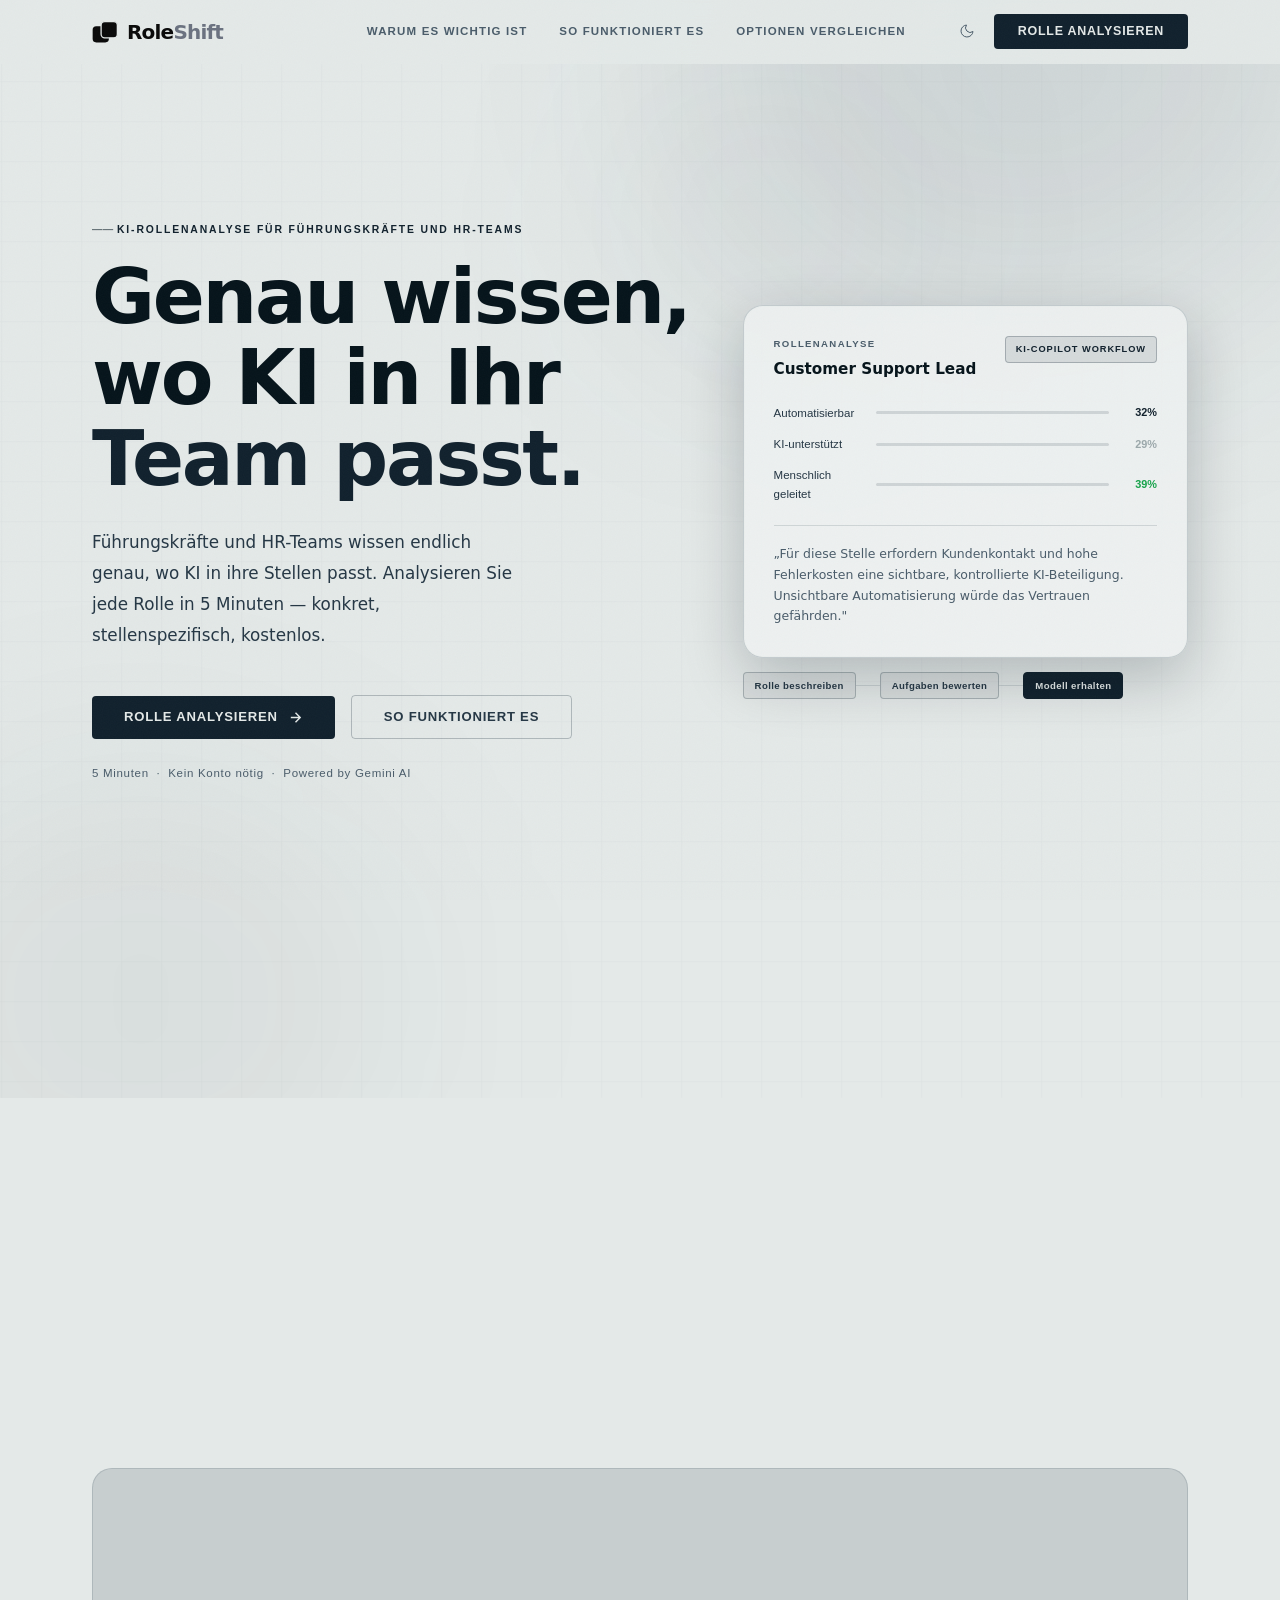
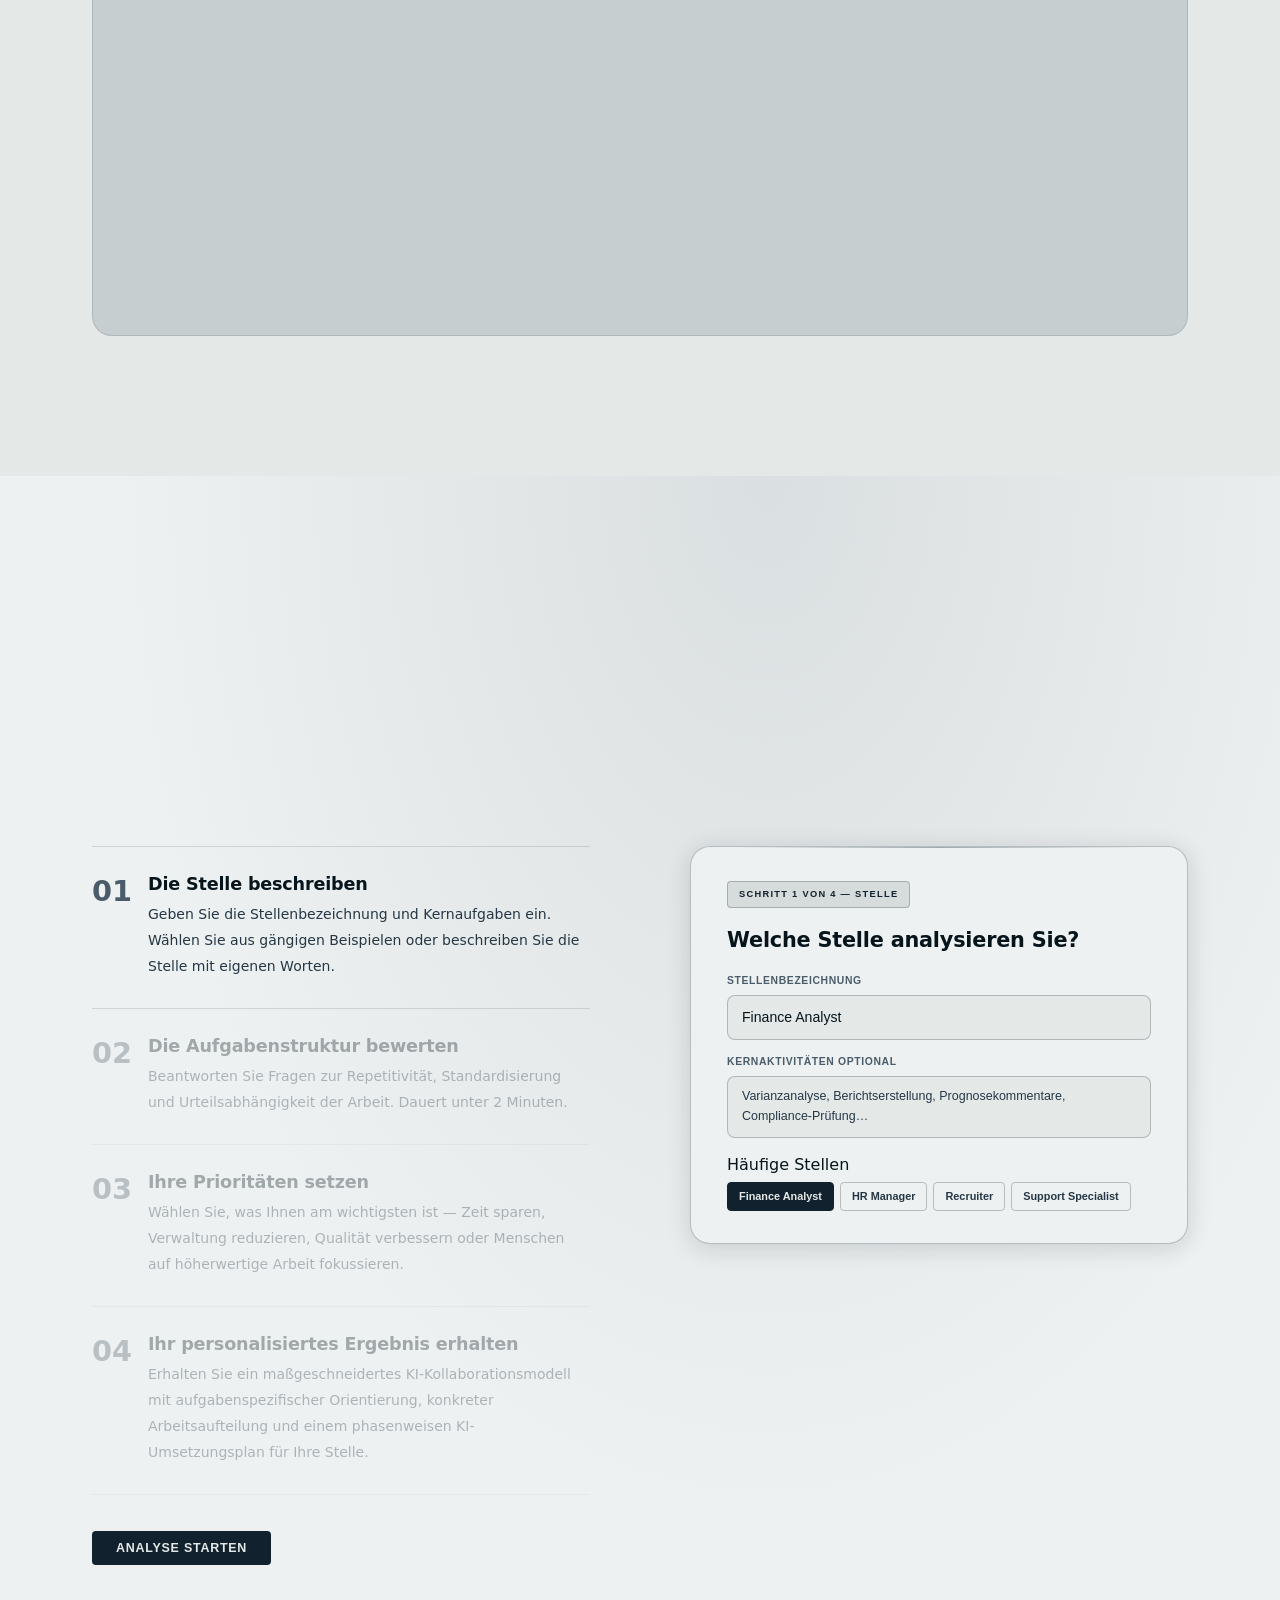
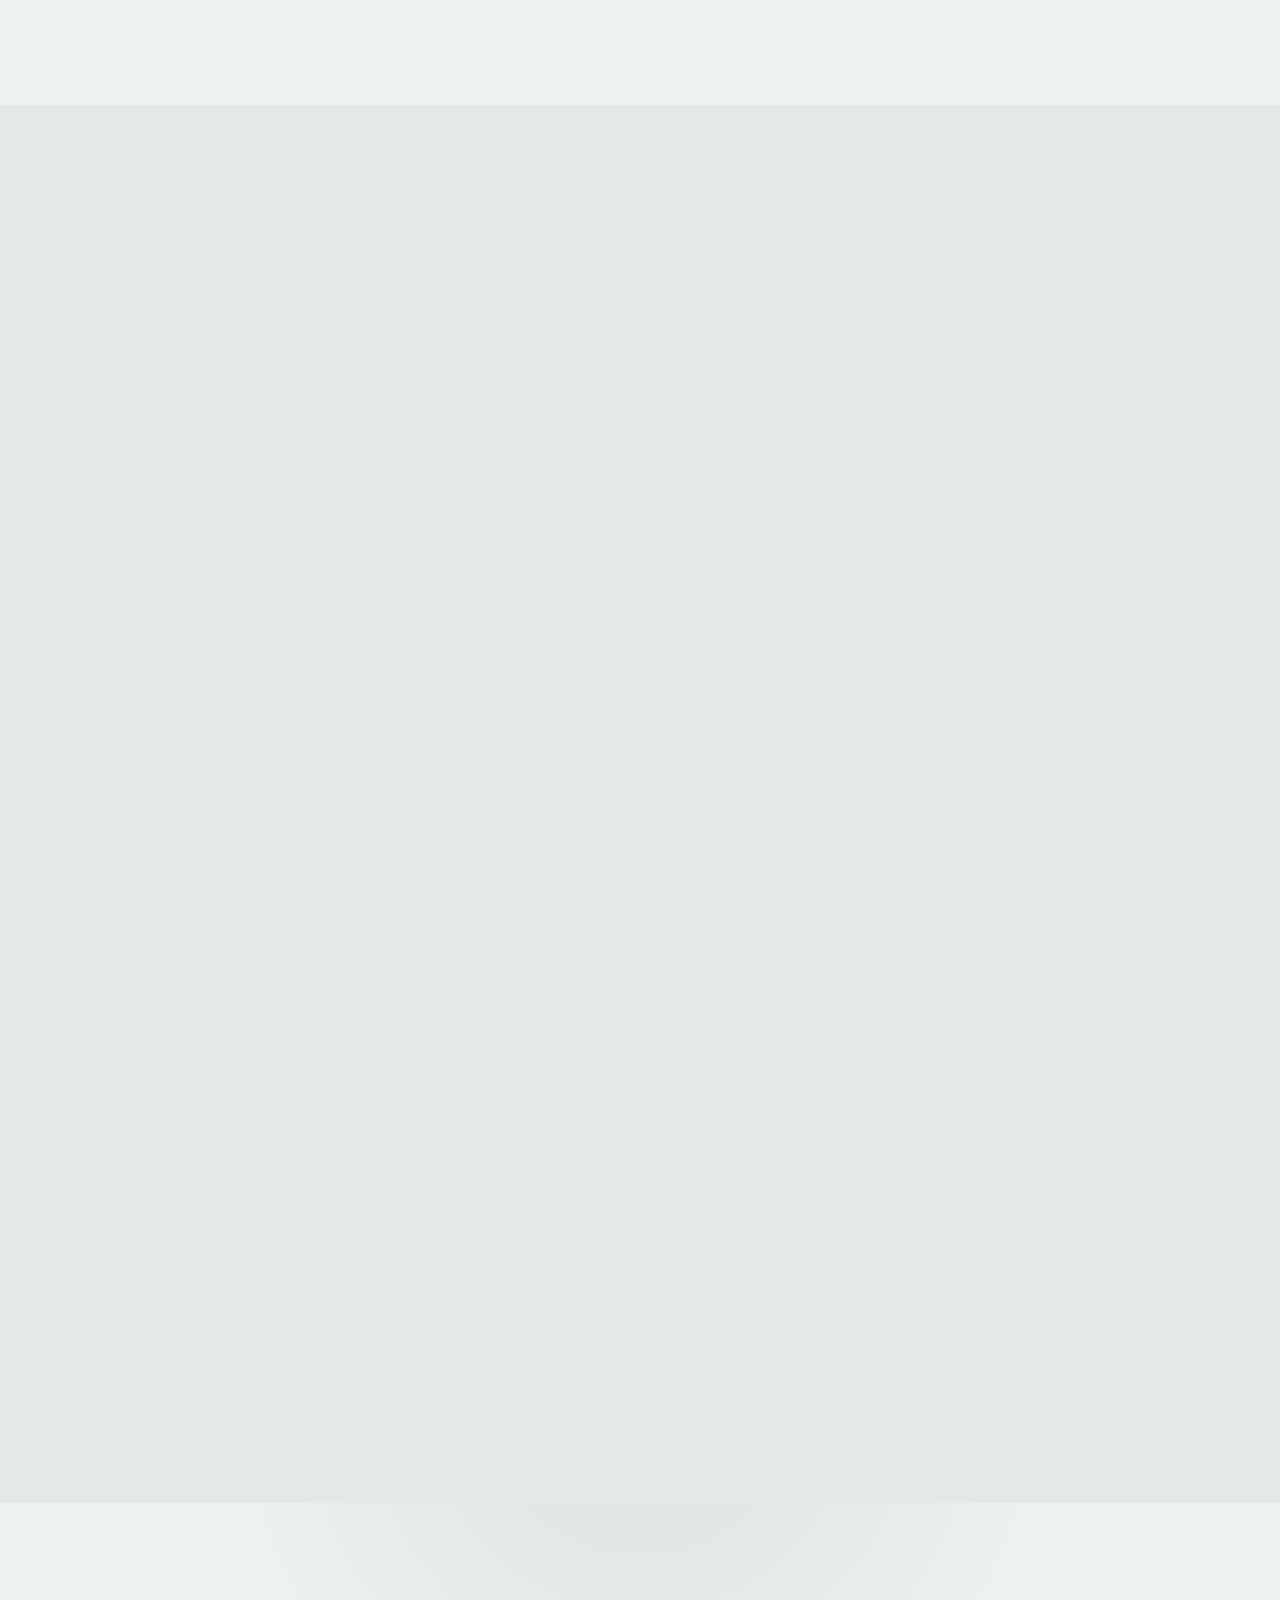
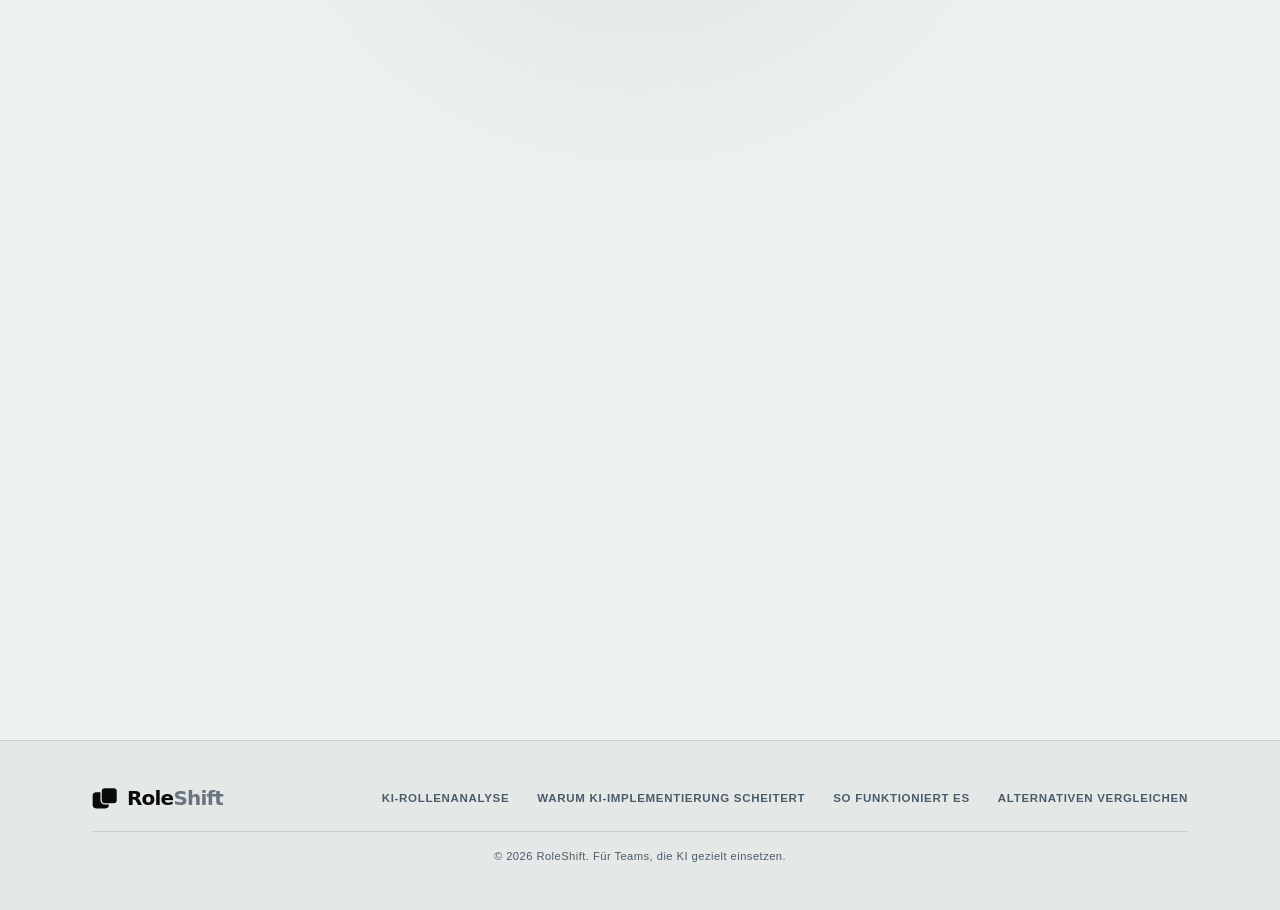
==== index.html @ 5f23a6bd "Standard-Theme auf Hell setzen (index + calculator) Co-Authored-By: Claude Sonnet 4.6 <noreply@anthr" ====
<!DOCTYPE html>
<html lang="de-DE" data-theme="light">
<head>
  <meta charset="UTF-8" />
  <meta name="viewport" content="width=device-width, initial-scale=1.0" />

  <!-- Security -->
  <meta http-equiv="Content-Security-Policy" content="default-src 'self'; script-src 'self'; style-src 'self' https://fonts.googleapis.com; font-src https://fonts.gstatic.com; connect-src 'self'; img-src 'self' data:; frame-ancestors 'none';" />
  <meta name="referrer" content="strict-origin-when-cross-origin" />

  <!-- Primary Meta -->
  <title>KI-Rollenanalyse: Aufgabenspezifischer KI-Plan in 5 Minuten | RoleShift</title>
  <meta name="description" content="KI-Rollenanalyse in 5 Minuten: aufgabenspezifischer Kollaborationsplan, Umsetzungsfahrplan und KI-Tool-Empfehlungen für jede Stelle. Kostenlos, ohne Anmeldung." />
  <meta name="robots" content="index, follow" />
  <meta name="format-detection" content="telephone=no" />
  <meta name="theme-color" content="#06141B" />

  <!-- Canonical & Hreflang -->
  <link rel="canonical" href="https://roleshift.de/" />
  <link rel="alternate" hreflang="de" href="https://roleshift.de/" />

  <!-- Open Graph -->
  <meta property="og:type" content="website" />
  <meta property="og:locale" content="de_DE" />
  <meta property="og:site_name" content="RoleShift" />
  <meta property="og:title" content="KI-Rollenanalyse: Aufgabenspezifischer Plan in 5 Minuten" />
  <meta property="og:description" content="KI-Rollenanalyse in 5 Minuten: aufgabenspezifischer Kollaborationsplan, Umsetzungsfahrplan und KI-Tool-Empfehlungen für jede Stelle. Kostenlos, ohne Anmeldung." />
  <meta property="og:url" content="https://roleshift.de/" />
  <meta property="og:image" content="https://roleshift.de/og-image.png" />
  <meta property="og:image:width" content="1200" />
  <meta property="og:image:height" content="630" />

  <!-- Twitter Card -->
  <meta name="twitter:card" content="summary_large_image" />
  <meta name="twitter:title" content="KI-Rollenanalyse: Aufgabenspezifischer Plan in 5 Minuten" />
  <meta name="twitter:description" content="KI-Rollenanalyse in 5 Minuten: aufgabenspezifischer Kollaborationsplan, Umsetzungsfahrplan und KI-Tool-Empfehlungen für jede Stelle. Kostenlos, ohne Anmeldung." />
  <meta name="twitter:image" content="https://roleshift.de/og-image.png" />

  <!-- Favicon -->
  <link rel="icon" href="favicon.svg" type="image/svg+xml" />
  <link rel="icon" href="favicon.png" type="image/png" />
  <link rel="apple-touch-icon" href="apple-touch-icon.png" />

  <!-- Fonts & Styles -->
  <link rel="preconnect" href="https://fonts.googleapis.com" />
  <link rel="preconnect" href="https://fonts.gstatic.com" crossorigin />
  <link rel="preload" href="styles.css" as="style" />
  <link href="https://fonts.googleapis.com/css2?family=Inter:wght@300;400;500;600;700;800&display=swap" rel="stylesheet" />
  <link rel="stylesheet" href="styles.css" />

  <!-- Prefetch calculator for instant navigation -->
  <link rel="prefetch" href="calculator.html" />

  <!-- JSON-LD Structured Data -->
  <script type="application/ld+json">
  {
    "@context": "https://schema.org",
    "@graph": [
      {
        "@type": "WebApplication",
        "@id": "https://roleshift.de/#app",
        "name": "RoleShift",
        "url": "https://roleshift.de/",
        "applicationCategory": "BusinessApplication",
        "operatingSystem": "Any",
        "offers": {
          "@type": "Offer",
          "price": "0",
          "priceCurrency": "EUR"
        },
        "description": "RoleShift ist ein kostenloses KI-Analysetool für Führungskräfte und HR-Teams. Es analysiert jede Stelle in 5 Schritten auf KI-Potenzial und erstellt einen stellenspezifischen Mensch-KI-Kollaborationsplan mit Umsetzungsfahrplan.",
        "inLanguage": "de-DE",
        "keywords": "KI-Rollenanalyse, Mensch-KI-Kollaboration, KI-Implementierung, HR KI-Tools, KI im Unternehmen, Automatisierung Stellenanalyse, KI-Integration Führungskräfte",
        "featureList": [
          "KI-Rollenanalyse in 5 Schritten",
          "Stellenspezifischer Kollaborationsplan",
          "Phasenweiser KI-Implementierungsfahrplan",
          "Domänenspezifische KI-Tool-Empfehlungen",
          "Kostenlos, anonym, ohne Registrierung"
        ]
      },
      {
        "@type": "Organization",
        "@id": "https://roleshift.de/#org",
        "name": "RoleShift",
        "url": "https://roleshift.de/",
        "logo": {
          "@type": "ImageObject",
          "url": "https://roleshift.de/favicon.png"
        },
        "sameAs": [
          "https://www.linkedin.com/company/roleshift",
          "https://x.com/roleshift"
        ]
      },
      {
        "@type": "WebSite",
        "@id": "https://roleshift.de/#website",
        "url": "https://roleshift.de/",
        "name": "RoleShift",
        "inLanguage": "de-DE",
        "publisher": {
          "@id": "https://roleshift.de/#org"
        },
        "potentialAction": {
          "@type": "SearchAction",
          "target": {
            "@type": "EntryPoint",
            "urlTemplate": "https://roleshift.de/calculator.html"
          },
          "query-input": "required name=search_term_string"
        }
      }
    ]
  }
  </script>
</head>
<body>

<header class="header" id="header">
  <div class="container header-inner">
    <a href="index.html" class="logo" aria-label="RoleShift Startseite">
      <svg class="logo-icon" viewBox="0 0 40 40" xmlns="http://www.w3.org/2000/svg" aria-hidden="true" focusable="false">
        <rect class="logo-icon-sq"       x="1"  y="11" width="25" height="25" rx="5.5"/>
        <rect class="logo-icon-front-sq" x="14" y="4"  width="25" height="25" rx="5.5"/>
      </svg>
      <span class="logo-word">Role<span class="logo-word-grad">Shift</span></span>
    </a>
    <nav class="nav">
      <a href="#why">Warum es wichtig ist</a>
      <a href="#how">So funktioniert es</a>
      <a href="#preview">Optionen vergleichen</a>
    </nav>
    <div class="header-actions">
      <button class="theme-toggle" id="themeToggle" aria-label="Dark Mode umschalten">
        <svg class="icon-sun" viewBox="0 0 24 24" fill="none" stroke="currentColor" stroke-width="1.5"><circle cx="12" cy="12" r="5"/><path d="M12 1v2M12 21v2M4.22 4.22l1.42 1.42M18.36 18.36l1.42 1.42M1 12h2M21 12h2M4.22 19.78l1.42-1.42M18.36 5.64l1.42-1.42"/></svg>
        <svg class="icon-moon" viewBox="0 0 24 24" fill="none" stroke="currentColor" stroke-width="1.5"><path d="M21 12.79A9 9 0 1 1 11.21 3 7 7 0 0 0 21 12.79z"/></svg>
      </button>
      <a href="calculator.html" class="btn btn-primary">Rolle analysieren</a>
    </div>
    <button class="menu-toggle" id="menuToggle" aria-label="Menü">
      <span></span><span></span>
    </button>
  </div>
  <div class="mobile-menu" id="mobileMenu">
    <a href="#why">Warum es wichtig ist</a>
    <a href="#how">So funktioniert es</a>
    <a href="#preview">Optionen vergleichen</a>
    <a href="calculator.html" class="btn btn-primary">Rolle analysieren</a>
  </div>
</header>

<!-- ① HERO -->
<section class="hero" id="hero">

  <!-- Infinite grid background -->
  <div class="hero-grid-bg" id="heroGridBg">
    <div class="hero-grid-blobs">
      <div class="hero-blob hero-blob-1"></div>
      <div class="hero-blob hero-blob-2"></div>
      <div class="hero-blob hero-blob-3"></div>
    </div>
    <svg class="hero-grid-canvas" id="heroGridBase" aria-hidden="true">
      <defs>
        <pattern id="heroGridPatternBase" width="40" height="40" patternUnits="userSpaceOnUse">
          <path d="M 40 0 L 0 0 0 40" fill="none" stroke="currentColor" stroke-width="1"/>
        </pattern>
      </defs>
      <rect width="100%" height="100%" fill="url(#heroGridPatternBase)"/>
    </svg>
    <svg class="hero-grid-reveal" id="heroGridReveal" aria-hidden="true">
      <defs>
        <pattern id="heroGridPatternReveal" width="40" height="40" patternUnits="userSpaceOnUse">
          <path d="M 40 0 L 0 0 0 40" fill="none" stroke="currentColor" stroke-width="1"/>
        </pattern>
      </defs>
      <rect width="100%" height="100%" fill="url(#heroGridPatternReveal)"/>
    </svg>
  </div>

  <div class="container hero-layout">
    <div class="hero-text reveal">
      <p class="eyebrow">KI-Rollenanalyse für Führungskräfte und HR-Teams</p>
      <h1>Genau wissen,<br/>wo KI in Ihr<br/><em>Team passt.</em></h1>
      <p class="hero-sub">Führungskräfte und HR-Teams wissen endlich genau, wo KI in ihre Stellen passt. Analysieren Sie jede Rolle in 5 Minuten — konkret, stellenspezifisch, kostenlos.</p>
      <div class="hero-ctas">
        <a href="calculator.html" class="btn btn-primary btn-lg">
          Rolle analysieren
          <svg viewBox="0 0 16 16" fill="none" stroke="currentColor" stroke-width="1.5"><path d="M3 8h10M8 3l5 5-5 5"/></svg>
        </a>
        <a href="#how" class="btn btn-ghost btn-lg">So funktioniert es</a>
      </div>
      <p class="hero-trust">5 Minuten &nbsp;·&nbsp; Kein Konto nötig &nbsp;·&nbsp; Powered by Gemini AI</p>
    </div>

    <div class="hero-visual reveal reveal-delay-2" aria-hidden="true">
      <div class="hv-card">
        <div class="hv-card-top">
          <div>
            <div class="hv-card-label">Rollenanalyse</div>
            <div class="hv-role-name">Customer Support Lead</div>
          </div>
          <div class="hv-model-pill">KI-Copilot Workflow</div>
        </div>
        <div class="hv-bars">
          <div class="hv-bar-row">
            <span>Automatisierbar</span>
            <div class="hv-track"><div class="hv-fill hv-fill-auto" data-w="32"></div></div>
            <span class="hv-pct pct-auto">32%</span>
          </div>
          <div class="hv-bar-row">
            <span>KI-unterstützt</span>
            <div class="hv-track"><div class="hv-fill hv-fill-ai" data-w="29"></div></div>
            <span class="hv-pct pct-ai">29%</span>
          </div>
          <div class="hv-bar-row">
            <span>Menschlich geleitet</span>
            <div class="hv-track"><div class="hv-fill hv-fill-human" data-w="39"></div></div>
            <span class="hv-pct pct-human">39%</span>
          </div>
        </div>
        <div class="hv-divider"></div>
        <div class="hv-summary">„Für diese Stelle erfordern Kundenkontakt und hohe Fehlerkosten eine sichtbare, kontrollierte KI-Beteiligung. Unsichtbare Automatisierung würde das Vertrauen gefährden."</div>
      </div>
      <div class="hv-flow">
        <div class="hv-node hv-node-done">Rolle beschreiben</div>
        <div class="hv-line"></div>
        <div class="hv-node hv-node-done">Aufgaben bewerten</div>
        <div class="hv-line"></div>
        <div class="hv-node hv-node-active">Modell erhalten</div>
      </div>
    </div>
  </div>

  <div class="hero-scroll-hint reveal reveal-delay-3">
    <span>Scrollen</span>
    <div class="scroll-arrow"></div>
  </div>
</section>

<!-- ② WARUM ES WICHTIG IST -->
<section class="section-why" id="why">
  <div class="container">
    <div class="section-intro reveal">
      <p class="eyebrow">Warum KI-Implementierung oft scheitert</p>
      <h2>KI wird eingeführt.<br/>Die Rollenverteilung bleibt ungeklärt.</h2>
    </div>
    <div class="why-cards">
      <div class="why-card reveal">
        <div class="why-num">01</div>
        <h3>Die meisten KI-Implementierungen enttäuschen</h3>
        <p><a href="https://www.mckinsey.com/capabilities/quantumblack/our-insights/the-state-of-ai" target="_blank" rel="noopener noreferrer">McKinsey (2024)</a> zeigt: 8 von 10 Unternehmen, die KI einsetzen, erzielen weniger Wert als erwartet — nicht weil die Technologie versagt, sondern weil die Arbeit drumherum nie neu strukturiert wurde.</p>
      </div>
      <div class="why-card reveal reveal-delay-1">
        <div class="why-num">02</div>
        <h3>Mensch-KI-Kollaboration schlägt beide allein</h3>
        <p>Forschungen von <a href="https://www.nber.org/papers/w31161" target="_blank" rel="noopener noreferrer">MIT und Harvard</a> zeigen konsistent: Gemischte Mensch-KI-Teams übertreffen sowohl vollautomatisierte als auch rein menschliche Teams bei komplexen Wissensaufgaben um 20–40 %. Die gezielte Aufgabenteilung ist der entscheidende Vorteil.</p>
      </div>
      <div class="why-card reveal reveal-delay-2">
        <div class="why-num">03</div>
        <h3>Pauschale Risikowerte helfen nicht weiter</h3>
        <p>Ein Automatisierungsrisiko von 72 % gibt einer Führungskraft keinerlei Handlungsanleitung. RoleShift analysiert auf Aufgabenebene: konkrete Entscheidungen, klare Verantwortlichkeiten und ein direkt umsetzbarer KI-Implementierungsplan.</p>
      </div>
    </div>
  </div>
</section>

<!-- ③ SO FUNKTIONIERT ES -->
<section class="section-how" id="how">
  <div class="container">
    <div class="section-intro reveal">
      <p class="eyebrow">So funktioniert die KI-Rollenanalyse</p>
      <h2>In 4 Schritten zum<br/>stellenspezifischen KI-Plan.</h2>
    </div>

    <div class="how-sticky-wrap">
      <div class="how-steps-left">
        <div class="how-step how-step--active" data-step="1">
          <div class="hs-num">01</div>
          <div class="hs-text">
            <h3>Die Stelle beschreiben</h3>
            <p>Geben Sie die Stellenbezeichnung und Kernaufgaben ein. Wählen Sie aus gängigen Beispielen oder beschreiben Sie die Stelle mit eigenen Worten.</p>
          </div>
        </div>
        <div class="how-step" data-step="2">
          <div class="hs-num">02</div>
          <div class="hs-text">
            <h3>Die Aufgabenstruktur bewerten</h3>
            <p>Beantworten Sie Fragen zur Repetitivität, Standardisierung und Urteilsabhängigkeit der Arbeit. Dauert unter 2 Minuten.</p>
          </div>
        </div>
        <div class="how-step" data-step="3">
          <div class="hs-num">03</div>
          <div class="hs-text">
            <h3>Ihre Prioritäten setzen</h3>
            <p>Wählen Sie, was Ihnen am wichtigsten ist — Zeit sparen, Verwaltung reduzieren, Qualität verbessern oder Menschen auf höherwertige Arbeit fokussieren.</p>
          </div>
        </div>
        <div class="how-step" data-step="4">
          <div class="hs-num">04</div>
          <div class="hs-text">
            <h3>Ihr personalisiertes Ergebnis erhalten</h3>
            <p>Erhalten Sie ein maßgeschneidertes KI-Kollaborationsmodell mit aufgabenspezifischer Orientierung, konkreter Arbeitsaufteilung und einem phasenweisen KI-Umsetzungsplan für Ihre Stelle.</p>
          </div>
        </div>
        <a href="calculator.html" class="btn btn-primary how-cta">Analyse starten</a>
      </div>

      <div class="how-visual-right">
        <!-- Panel 1 -->
        <div class="how-vis-panel" data-vis="1">
          <div class="hvp-label">Schritt 1 von 4 — Stelle</div>
          <div class="hvp-question">Welche Stelle analysieren Sie?</div>
          <div class="hvp-field">
            <span class="hvp-field-label">Stellenbezeichnung</span>
            <div class="hvp-input-mock">Finance Analyst</div>
          </div>
          <div class="hvp-field">
            <span class="hvp-field-label">Kernaktivitäten <span style="font-weight:400;text-transform:none;letter-spacing:0;color:var(--text-3)">optional</span></span>
            <div class="hvp-textarea-mock">Varianzanalyse, Berichtserstellung, Prognosekommentare, Compliance-Prüfung…</div>
          </div>
          <div style="margin-top:14px">
            <div style="font-size:0.6rem;font-weight:700;letter-spacing:0.14em;text-transform:uppercase;color:var(--text-3);font-family:'Inter',sans-serif;margin-bottom:8px">Häufige Stellen</div>
            <div class="hvp-chips">
              <span class="hvp-chip hvp-chip--on">Finance Analyst</span>
              <span class="hvp-chip">HR Manager</span>
              <span class="hvp-chip">Recruiter</span>
              <span class="hvp-chip">Support Specialist</span>
            </div>
          </div>
        </div>
        <!-- Panel 2 -->
        <div class="how-vis-panel how-vis-hidden" data-vis="2">
          <div class="hvp-label">Schritt 2 von 4 — Arbeitsstruktur</div>
          <div class="hvp-question">Wie sieht die Arbeit tatsächlich aus?</div>
          <div class="hvp-sq-block">
            <div class="hvp-sq">
              <p class="hvp-sq-text">Wie repetitiv ist die tägliche Arbeit?</p>
              <div class="hvp-sq-endpoints"><span>Sehr abwechslungsreich</span><span>Sehr routinemäßig</span></div>
              <div class="hvp-sq-scale">
                <span class="hvp-sq-opt">1</span>
                <span class="hvp-sq-opt">2</span>
                <span class="hvp-sq-opt hvp-sq-sel">3</span>
                <span class="hvp-sq-opt">4</span>
                <span class="hvp-sq-opt">5</span>
              </div>
            </div>
            <div class="hvp-sq">
              <p class="hvp-sq-text">Wie standardisiert sind die Prozesse und Regeln?</p>
              <div class="hvp-sq-endpoints"><span>Ad-hoc, kontextabhängig</span><span>Vollständig regelbasiert</span></div>
              <div class="hvp-sq-scale">
                <span class="hvp-sq-opt">1</span>
                <span class="hvp-sq-opt">2</span>
                <span class="hvp-sq-opt">3</span>
                <span class="hvp-sq-opt hvp-sq-sel">4</span>
                <span class="hvp-sq-opt">5</span>
              </div>
            </div>
            <div class="hvp-sq">
              <p class="hvp-sq-text">Wie viel menschliches Urteilsvermögen erfordert diese Stelle?</p>
              <div class="hvp-sq-endpoints"><span>Überwiegend regelbasiert</span><span>Urteil ist die Kernaufgabe</span></div>
              <div class="hvp-sq-scale">
                <span class="hvp-sq-opt">1</span>
                <span class="hvp-sq-opt">2</span>
                <span class="hvp-sq-opt">3</span>
                <span class="hvp-sq-opt hvp-sq-sel">4</span>
                <span class="hvp-sq-opt">5</span>
              </div>
            </div>
          </div>
        </div>
        <!-- Panel 3 -->
        <div class="how-vis-panel how-vis-hidden" data-vis="3">
          <div class="hvp-label">Schritt 3 von 4 — Prioritäten</div>
          <div class="hvp-question">Was ist Ihrem Team gerade am wichtigsten?</div>
          <div class="hvp-goal-grid">
            <div class="hvp-goal-card hvp-goal-sel">
              <div class="hvp-gc-icon"><svg viewBox="0 0 20 20" fill="none" stroke="currentColor" stroke-width="1.5"><circle cx="10" cy="10" r="8"/><path d="M10 6v4l3 3"/></svg></div>
              <div class="hvp-gc-title">Zeit sparen</div>
              <div class="hvp-gc-desc">Aufgaben reduzieren, die kein menschliches Urteil erfordern</div>
            </div>
            <div class="hvp-goal-card">
              <div class="hvp-gc-icon"><svg viewBox="0 0 20 20" fill="none" stroke="currentColor" stroke-width="1.5"><path d="M7 4H5a2 2 0 0 0-2 2v10a2 2 0 0 0 2 2h10a2 2 0 0 0 2-2V6a2 2 0 0 0-2-2h-2"/><rect x="7" y="2" width="6" height="4" rx="1"/></svg></div>
              <div class="hvp-gc-title">Verwaltung reduzieren</div>
              <div class="hvp-gc-desc">Repetitive Prozessschritte automatisieren</div>
            </div>
            <div class="hvp-goal-card hvp-goal-sel">
              <div class="hvp-gc-icon"><svg viewBox="0 0 20 20" fill="none" stroke="currentColor" stroke-width="1.5"><path d="M10 2l2.4 4.9L18 8l-4 3.9.9 5.5L10 15l-4.9 2.4.9-5.5L2 8l5.6-.1z"/></svg></div>
              <div class="hvp-gc-title">Qualität verbessern</div>
              <div class="hvp-gc-desc">Variation reduzieren, Konsistenz erhöhen</div>
            </div>
            <div class="hvp-goal-card">
              <div class="hvp-gc-icon"><svg viewBox="0 0 20 20" fill="none" stroke="currentColor" stroke-width="1.5"><path d="M11 2L3 12h7l-1 6 8-10h-7z"/></svg></div>
              <div class="hvp-gc-title">Durchlaufzeit verkürzen</div>
              <div class="hvp-gc-desc">KI-Entwürfe komprimieren Zykluszeiten</div>
            </div>
            <div class="hvp-goal-card">
              <div class="hvp-gc-icon"><svg viewBox="0 0 20 20" fill="none" stroke="currentColor" stroke-width="1.5"><circle cx="10" cy="10" r="2.5"/><path d="M10 2v3M10 15v3M2 10h3M15 10h3"/></svg></div>
              <div class="hvp-gc-title">Auf Kernaufgaben fokussieren</div>
              <div class="hvp-gc-desc">Energie auf Arbeit lenken, die Menschen erfordert</div>
            </div>
            <div class="hvp-goal-card">
              <div class="hvp-gc-icon"><svg viewBox="0 0 20 20" fill="none" stroke="currentColor" stroke-width="1.5"><path d="M10 19s7-3.5 7-9V4l-7-2.5L3 4v6c0 5.5 7 9 7 9z"/></svg></div>
              <div class="hvp-gc-title">Compliance sicherstellen</div>
              <div class="hvp-gc-desc">Menschen verantwortlich und prüfbar halten</div>
            </div>
          </div>
        </div>
        <!-- Panel 4 — hero-card visual (flat wrapper = no double border) -->
        <div class="how-vis-panel how-vis-panel--flat how-vis-hidden" data-vis="4">
          <div class="hv-card">
            <div class="hv-card-top">
              <div>
                <div class="hv-card-label">Schritt 4 von 4 — Ergebnis</div>
                <div class="hv-role-name">Personalisiertes Ergebnis: Finance Analyst</div>
              </div>
            </div>
            <div class="hv-bars">
              <div class="hv-bar-row">
                <span>Automatisierbar</span>
                <div class="hv-track"><div class="hv-fill hv-fill-auto" data-w="29"></div></div>
                <span class="hv-pct pct-auto">29%</span>
              </div>
              <div class="hv-bar-row">
                <span>KI-unterstützt</span>
                <div class="hv-track"><div class="hv-fill hv-fill-ai" data-w="35"></div></div>
                <span class="hv-pct pct-ai">35%</span>
              </div>
              <div class="hv-bar-row">
                <span>Menschlich geleitet</span>
                <div class="hv-track"><div class="hv-fill hv-fill-human" data-w="24"></div></div>
                <span class="hv-pct pct-human">24%</span>
              </div>
              <div class="hv-bar-row">
                <span>Prüfung erforderlich</span>
                <div class="hv-track"><div class="hv-fill hv-fill-review" data-w="12"></div></div>
                <span class="hv-pct pct-review">12%</span>
              </div>
            </div>
            <div class="hv-divider"></div>
            <div class="hv-summary">„KI übernimmt Berichtserstellung und Datenabgleich. Compliance-Abzeichnung und strategische Entscheidungen bleiben beim Menschen."</div>
          </div>
          <div class="hv-flow" style="margin-top:14px">
            <div class="hv-node hv-node-done">Stelle beschrieben</div>
            <div class="hv-line"></div>
            <div class="hv-node hv-node-done">Bewertet</div>
            <div class="hv-line"></div>
            <div class="hv-node hv-node-active">Plan erhalten</div>
          </div>
        </div>
      </div>
    </div>
  </div>
</section>

<!-- ④ VERGLEICHSTABELLE -->
<section class="section-compare" id="preview">
  <div class="container">
    <div class="section-intro reveal">
      <p class="eyebrow">KI-Rollenanalyse im Vergleich</p>
      <h2>RoleShift, interne Lösung<br/>oder externe Beratung?</h2>
      <p class="section-sub">Die meisten Teams versuchen die KI-Rollenverteilung intern zu lösen oder beauftragen teure Berater. Beides liefert kein konkretes Ergebnis. RoleShift gibt Ihnen in 5 Minuten einen aufgabenspezifischen KI-Plan, den Sie heute umsetzen können.</p>
    </div>

    <div class="ct-wrap reveal">
      <div class="ct-new">

        <!-- Header row -->
        <div class="ct-head-row">
          <div class="ct-head-empty"><span class="ct-head-label">Funktionen</span></div>
          <div class="ct-col-head">
            <div class="ct-col-name">Intern</div>
            <div class="ct-col-sub">Team macht es selbst</div>
          </div>
          <div class="ct-col-head is-rs">
            <span class="ct-rs-badge">Empfohlen</span>
            <div class="ct-col-name">RoleShift</div>
            <div class="ct-col-sub">Strukturierte KI-Analyse</div>
          </div>
          <div class="ct-col-head">
            <div class="ct-col-name">Beratung</div>
            <div class="ct-col-sub">Externe Beratungsleistung</div>
          </div>
        </div>

        <!-- Row 1 -->
        <div class="ct-grid-row">
          <div class="ct-feat-cell"><div class="ct-feat-name">Zeit bis zum ersten Ergebnis</div></div>
          <div class="ct-cell"><span class="ct-val ct-bad">Wochen</span></div>
          <div class="ct-cell is-rs"><span class="ct-val ct-good">5 Minuten</span></div>
          <div class="ct-cell"><span class="ct-val ct-bad">Monate</span></div>
        </div>

        <!-- Row 2 -->
        <div class="ct-grid-row">
          <div class="ct-feat-cell"><div class="ct-feat-name">Kosten</div></div>
          <div class="ct-cell"><span class="ct-val ct-mid">Hohe Opportunitätskosten</span></div>
          <div class="ct-cell is-rs"><span class="ct-val ct-good">Kostenlos</span></div>
          <div class="ct-cell"><span class="ct-val ct-bad">Sehr hoch</span></div>
        </div>

        <!-- Row 3 -->
        <div class="ct-grid-row">
          <div class="ct-feat-cell">
            <div class="ct-feat-name">Aufgabenspezifische Orientierung</div>
            <div class="ct-feat-sub">Konkrete Empfehlungen je Aufgabe, kein pauschaler Risikowert</div>
          </div>
          <div class="ct-cell"><span class="ct-icon ct-no"></span></div>
          <div class="ct-cell is-rs"><span class="ct-icon ct-yes"></span></div>
          <div class="ct-cell"><span class="ct-val ct-mid">Manchmal</span></div>
        </div>

        <!-- Row 4 -->
        <div class="ct-grid-row">
          <div class="ct-feat-cell">
            <div class="ct-feat-name">Umsetzungsfahrplan</div>
            <div class="ct-feat-sub">Phasenweiser Plan, um sofort auf die Analyse zu reagieren</div>
          </div>
          <div class="ct-cell"><span class="ct-icon ct-no"></span></div>
          <div class="ct-cell is-rs"><span class="ct-icon ct-yes"></span></div>
          <div class="ct-cell"><span class="ct-val ct-mid">Gegen Aufpreis</span></div>
        </div>

        <!-- Row 5 -->
        <div class="ct-grid-row">
          <div class="ct-feat-cell">
            <div class="ct-feat-name">Datenschutz-first</div>
            <div class="ct-feat-sub">Keine Datenspeicherung, kein Konto nötig — das Ergebnis gehört nur Ihnen</div>
          </div>
          <div class="ct-cell"><span class="ct-icon ct-no"></span></div>
          <div class="ct-cell is-rs"><span class="ct-icon ct-yes"></span></div>
          <div class="ct-cell"><span class="ct-val ct-bad">Daten geteilt</span></div>
        </div>

        <!-- Row 6 -->
        <div class="ct-grid-row is-last">
          <div class="ct-feat-cell">
            <div class="ct-feat-name">Skaliert auf jede Stelle</div>
            <div class="ct-feat-sub">Dieselbe rigorose Analyse für 1 oder 50 Stellen durchführen</div>
          </div>
          <div class="ct-cell"><span class="ct-val ct-bad">Langsam &amp; teuer</span></div>
          <div class="ct-cell is-rs"><span class="ct-icon ct-yes"></span></div>
          <div class="ct-cell"><span class="ct-val ct-bad">Prohibitiv teuer</span></div>
        </div>

      </div>
    </div>

    <div class="preview-cta reveal">
      <p>Diese Analysetiefe für jede Stelle in Ihrer Organisation. Ergebnis in 5 Minuten.</p>
      <a href="calculator.html" class="btn btn-primary btn-lg">
        Rolle analysieren
        <svg viewBox="0 0 16 16" fill="none" stroke="currentColor" stroke-width="1.5"><path d="M3 8h10M8 3l5 5-5 5"/></svg>
      </a>
    </div>
  </div>
</section>

<!-- ⑤ ABSCHLUSS-CTA -->
<section class="section-cta">
  <div class="container">
    <div class="cta-block reveal">
      <div class="cta-rule"></div>
      <p class="eyebrow eyebrow-light">Kostenlose KI-Rollenanalyse starten</p>
      <h2>Aufhören zu raten.<br/>Stellen gezielt umgestalten.</h2>
      <p>Teams, die ihre Stellen gezielt rund um KI neu strukturieren statt nur neue Tools einzuführen, erzielen konstant 2 bis 3-mal höhere Produktivitätssteigerungen. RoleShift gibt Ihnen den stellenspezifischen KI-Plan dafür.</p>
      <a href="calculator.html" class="btn btn-primary btn-xl">
        Rolle analysieren
        <svg viewBox="0 0 16 16" fill="none" stroke="currentColor" stroke-width="1.5"><path d="M3 8h10M8 3l5 5-5 5"/></svg>
      </a>
    </div>
  </div>
</section>

<footer class="footer">
  <div class="container footer-inner">
    <a href="index.html" class="logo" aria-label="RoleShift Startseite">
      <svg class="logo-icon" viewBox="0 0 40 40" xmlns="http://www.w3.org/2000/svg" aria-hidden="true" focusable="false">
        <rect class="logo-icon-sq"       x="1"  y="11" width="25" height="25" rx="5.5"/>
        <rect class="logo-icon-front-sq" x="14" y="4"  width="25" height="25" rx="5.5"/>
      </svg>
      <span class="logo-word">Role<span class="logo-word-grad">Shift</span></span>
    </a>
    <div class="footer-links">
      <a href="calculator.html">KI-Rollenanalyse</a>
      <a href="#why">Warum KI-Implementierung scheitert</a>
      <a href="#how">So funktioniert es</a>
      <a href="#preview">Alternativen vergleichen</a>
    </div>
    <div class="footer-copy">© 2026 RoleShift. Für Teams, die KI gezielt einsetzen.</div>
  </div>
</footer>

<script src="script.js"></script>
</body>
</html>
---- styles.css ----
/* =========================================
   ROLESHIFT — DESIGN SYSTEM v4
   Dark Navy Slate · Inter · High Contrast
   ========================================= */

@import url('https://fonts.googleapis.com/css2?family=Inter:wght@300;400;500;600;700;800&display=swap');

/* --- RESET ------------------------------ */
*, *::before, *::after { box-sizing: border-box; margin: 0; padding: 0; }
html { scroll-behavior: smooth; font-size: 16px; }
body { font-family: 'Inter', system-ui, sans-serif; line-height: 1.6; -webkit-font-smoothing: antialiased; }
img, svg { display: block; max-width: 100%; }
a { text-decoration: none; }
button { cursor: pointer; border: none; background: none; font-family: inherit; font-size: inherit; }
input, textarea, select { font-family: inherit; font-size: 1rem; }

/* --- TOKENS ----------------------------- */
:root {
  /* Palette — dark navy slate */
  --bg:           #06141B;
  --bg-2:         #0D1B25;
  --surface:      #11212D;
  --surface-2:    #253745;
  --border:       rgba(37,55,69,.85);
  --border-2:     rgba(74,92,106,.55);
  --text:         #CCD0CF;
  --text-2:       #9BA8AB;
  --text-3:       #4A5C6A;
  --accent:       #CCD0CF;
  --accent-h:     #ffffff;
  --accent-dim:   rgba(204,208,207,.1);
  --accent-dim2:  rgba(204,208,207,.05);
  --green:        #4ade98;
  --green-bg:     rgba(74,222,152,.18);
  --amber:        #f0b840;
  --amber-bg:     rgba(240,184,64,.1);
  --red:          #f87171;
  --red-bg:       rgba(248,113,113,.1);
  --cyan:         #9BA8AB;
  --purple:       #253745;
  --slate:        #4A5C6A;

  /* Geometry */
  --r-sm:   4px;
  --r:      8px;
  --r-lg:   14px;
  --r-xl:   20px;
  --r-2xl:  28px;

  /* Shadow */
  --sh-sm:  0 1px 3px rgba(0,0,0,.6);
  --sh:     0 4px 24px rgba(0,0,0,.7);
  --sh-lg:  0 20px 60px rgba(0,0,0,.9);

  /* Layout */
  --w:  1160px;
  --hh: 64px;
  --ease: cubic-bezier(.4,0,.2,1);
}

/* Light theme */
[data-theme="light"] {
  --bg:           #E4E9E8;
  --bg-2:         #D2D8D7;
  --surface:      #EEF1F1;
  --surface-2:    #DAE0DF;
  --border:       rgba(37,55,69,.15);
  --border-2:     rgba(37,55,69,.28);
  --text:         #06141B;
  --text-2:       #253745;
  --text-3:       #4A5C6A;
  --accent:       #11212D;
  --accent-h:     #06141B;
  --accent-dim:   rgba(17,33,45,.1);
  --accent-dim2:  rgba(17,33,45,.05);
  --green:        #16a34a;
  --green-bg:     rgba(22,163,74,.13);
  --sh-sm:  0 1px 3px rgba(6,20,27,.1);
  --sh:     0 4px 24px rgba(6,20,27,.15);
  --sh-lg:  0 20px 60px rgba(6,20,27,.22);
}

/* --- GRAIN OVERLAY ---------------------- */
body { background: var(--bg); color: var(--text); }
body::after {
  content: '';
  position: fixed; inset: 0; z-index: 9998;
  pointer-events: none;
  opacity: .028;
  background-image: url("data:image/svg+xml,%3Csvg xmlns='http://www.w3.org/2000/svg' width='300' height='300'%3E%3Cfilter id='n'%3E%3CfeTurbulence type='fractalNoise' baseFrequency='0.85' numOctaves='4' stitchTiles='stitch'/%3E%3C/filter%3E%3Crect width='300' height='300' filter='url(%23n)'/%3E%3C/svg%3E");
  background-size: 300px 300px;
  animation: grainDrift 8s steps(10) infinite;
}
@keyframes grainDrift {
  0%,100% { transform: translate(0,0); }
  10%      { transform: translate(-3%,-2%); }
  20%      { transform: translate(2%,3%); }
  30%      { transform: translate(-1%,2%); }
  40%      { transform: translate(3%,-1%); }
  50%      { transform: translate(-2%,1%); }
  60%      { transform: translate(1%,-3%); }
  70%      { transform: translate(-3%,2%); }
  80%      { transform: translate(2%,-2%); }
  90%      { transform: translate(-1%,3%); }
}

/* --- TYPOGRAPHY ------------------------- */
h1,h2,h3,h4 {
  font-family: 'Inter', system-ui, sans-serif;
  font-weight: 700;
  line-height: 1.1;
  letter-spacing: -0.02em;
  color: var(--text);
}
h1 { font-size: clamp(2.8rem, 6vw, 5rem); font-weight: 800; line-height: 1.05; letter-spacing: -0.03em; }
h2 { font-size: clamp(2rem, 4vw, 3.2rem); font-weight: 700; }
h3 { font-size: 1.2rem; font-weight: 700; letter-spacing: -0.01em; }
h4 { font-size: 0.9rem; letter-spacing: 0.02em; }
p  { color: var(--text-2); line-height: 1.85; font-size: 0.95rem; }
em {
  font-style: normal;
  color: #ffffff;
  -webkit-text-fill-color: #ffffff;
  background: none;
}
[data-theme="light"] em {
  color: var(--accent);
  -webkit-text-fill-color: var(--accent);
  background: none;
}

.eyebrow {
  display: block;
  font-family: 'Inter', sans-serif;
  font-size: 0.65rem;
  font-weight: 700;
  letter-spacing: 0.18em;
  text-transform: uppercase;
  color: var(--accent);
  margin-bottom: 18px;
}
.eyebrow::before {
  content: '——  ';
  letter-spacing: 0.04em;
  opacity: .6;
}
.eyebrow-light { color: var(--accent); }

/* --- LAYOUT ----------------------------- */
.container { max-width: var(--w); margin: 0 auto; padding: 0 32px; }
.section-intro { text-align: center; margin-bottom: 80px; }
.section-intro h2 { margin-bottom: 20px; }
.section-sub { max-width: 480px; margin: 0 auto; font-size: 1rem; }

/* --- BUTTONS ---------------------------- */
.btn {
  display: inline-flex; align-items: center; gap: 10px;
  padding: 11px 24px;
  border-radius: var(--r-sm);
  font-family: 'Inter', sans-serif;
  font-size: 0.78rem;
  font-weight: 700;
  letter-spacing: 0.06em;
  text-transform: uppercase;
  transition: all .2s var(--ease);
  white-space: nowrap; line-height: 1;
}
.btn svg { width: 15px; height: 15px; flex-shrink: 0; transition: transform .2s var(--ease); }
.btn:hover svg { transform: translateX(3px); }

.btn-primary {
  background: var(--accent); color: var(--bg);
  box-shadow: 0 0 0 0 rgba(0,0,0,0);
}
.btn-primary:hover {
  background: var(--accent-h);
  transform: translateY(-1px);
  box-shadow: 0 6px 20px rgba(0,0,0,.3);
}
.btn-primary:active { transform: translateY(0); }
.btn-primary:disabled { opacity: .35; cursor: not-allowed; transform: none !important; box-shadow: none !important; }

.btn-ghost {
  color: var(--text-2);
  border: 1px solid var(--border-2);
}
.btn-ghost:hover { color: var(--text); border-color: var(--accent); }

.btn-lg  { padding: 14px 32px; font-size: 0.82rem; }
.btn-xl  { padding: 17px 40px; font-size: 0.88rem; }

/* --- HEADER ----------------------------- */
.header {
  position: fixed; top: 0; left: 0; right: 0; z-index: 200;
  height: var(--hh);
  background: rgba(6,20,27,.92);
  backdrop-filter: blur(24px); -webkit-backdrop-filter: blur(24px);
  border-bottom: 1px solid transparent;
  transition: border-color .3s, box-shadow .3s;
}
[data-theme="light"] .header { background: rgba(228,233,232,.94); }
.header.scrolled { border-color: var(--border); }
.header-inner { display: flex; align-items: center; height: 100%; gap: 28px; }
@media (max-width: 768px) {
  .header-inner { justify-content: space-between; }
}

/* Logo */
.logo { display: flex; align-items: center; gap: 9px; }

.logo-icon {
  width: 26px;
  height: 26px;
  flex-shrink: 0;
}
/* Dark mode: beide Quadrate weiß, Stroke = Hintergrundfarbe als Trennlinie */
.logo-icon-sq      { fill: #ffffff; }
.logo-icon-front-sq { fill: #ffffff; stroke: var(--bg); stroke-width: 2; }

/* Light mode: beide Quadrate schwarz, Stroke = Hintergrundfarbe */
[data-theme="light"] .logo-icon-sq       { fill: #0a0a0a; }
[data-theme="light"] .logo-icon-front-sq { fill: #0a0a0a; stroke: var(--bg); stroke-width: 2; }

.logo-word {
  font-family: 'Inter', system-ui, sans-serif;
  font-weight: 800;
  font-size: 1.25rem;
  letter-spacing: -0.04em;
  color: #ffffff;
  line-height: 1;
}

/* "Shift" — flaches Grau (kein Gradient) */
.logo-word-grad {
  color: #6b7280;
  background: none;
  -webkit-background-clip: unset;
  -webkit-text-fill-color: #6b7280;
  background-clip: unset;
}

[data-theme="light"] .logo-word {
  color: #0a0a0a;
}
[data-theme="light"] .logo-word-grad {
  color: #6b7280;
  -webkit-text-fill-color: #6b7280;
  background: none;
}

/* Nav */
.nav { display: flex; gap: 0; margin-left: auto; }
.nav a {
  font-family: 'Inter', sans-serif;
  font-size: 0.72rem;
  font-weight: 600;
  letter-spacing: 0.1em;
  text-transform: uppercase;
  color: var(--text-3);
  padding: 8px 16px;
  transition: color .15s;
}
.nav a:hover { color: var(--accent); }

.header-actions { display: flex; align-items: center; gap: 10px; }
.theme-toggle {
  display: flex; align-items: center; justify-content: center;
  width: 34px; height: 34px;
  color: var(--text-3); transition: color .15s;
}
.theme-toggle:hover { color: var(--accent); }
.theme-toggle svg { width: 16px; height: 16px; }
.icon-moon { display: none; }
[data-theme="light"] .icon-sun  { display: none; }
[data-theme="light"] .icon-moon { display: block; }

.menu-toggle { display: none; flex-direction: column; gap: 5px; padding: 8px; }
.menu-toggle span { display: block; width: 22px; height: 1px; background: var(--text-2); border-radius: 1px; transition: all .2s; }

.mobile-menu {
  display: none; flex-direction: column; gap: 0;
  padding: 8px 20px 20px;
  background: var(--bg); border-bottom: 1px solid var(--border);
}
.mobile-menu.open { display: flex; }
.mobile-menu a {
  font-family: 'Inter', sans-serif;
  font-size: 0.82rem; font-weight: 600; letter-spacing: 0.08em; text-transform: uppercase;
  color: var(--text-2); padding: 14px 0; border-bottom: 1px solid var(--border);
}
.mobile-menu .btn { margin-top: 16px; justify-content: center; }
.mobile-menu .btn-primary { color: var(--bg); }
[data-theme="light"] .mobile-menu .btn-primary { color: #ffffff; }

/* =========================================
   HERO
   ========================================= */
.hero {
  padding-top: calc(var(--hh) + 60px);
  padding-bottom: 0;
  overflow: hidden;
  position: relative;
  min-height: 100vh;
}

/* Grid background — now amber-tinted */
.hero-grid-bg {
  position: absolute; inset: 0; z-index: 0;
  pointer-events: none; overflow: hidden;
}
.hero-grid-canvas {
  position: absolute; inset: 0; width: 100%; height: 100%;
  opacity: 0.06; color: #4A5C6A;
}
.hero-grid-reveal {
  position: absolute; inset: 0; width: 100%; height: 100%;
  opacity: 0.5; color: #9BA8AB;
  -webkit-mask-image: radial-gradient(0px circle at -999px -999px, black, transparent);
  mask-image: radial-gradient(0px circle at -999px -999px, black, transparent);
  transition: -webkit-mask-image .06s, mask-image .06s;
}

/* Blobs — dark navy atmosphere */
@keyframes blobDrift1 {
  0%,100% { transform: translate(0,   0  ) scale(1);    }
  33%      { transform: translate(-3%, 6% ) scale(1.05); }
  66%      { transform: translate(5%,  -3%) scale(0.97); }
}
@keyframes blobDrift2 {
  0%,100% { transform: translate(0,  0  ) scale(1);    }
  50%      { transform: translate(6%, 9% ) scale(1.09); }
}
@keyframes blobDrift3 {
  0%,100% { transform: translate(0,   0  ) scale(1);    }
  40%      { transform: translate(-5%, -6%) scale(1.04); }
  80%      { transform: translate(3%,  3% ) scale(0.96); }
}

.hero-grid-blobs { position: absolute; inset: 0; pointer-events: none; }
.hero-blob { position: absolute; border-radius: 50%; filter: blur(120px); }
.hero-blob-1 {
  right: -5%; top: -20%;
  width: 50%; height: 50%;
  background: rgba(37,55,69,.55);
  animation: blobDrift1 14s ease-in-out infinite;
}
.hero-blob-2 {
  right: 30%; top: 10%;
  width: 20%; height: 20%;
  background: rgba(155,168,171,.14);
  animation: blobDrift2 10s ease-in-out infinite;
}
.hero-blob-3 {
  left: -8%; bottom: -10%;
  width: 38%; height: 38%;
  background: rgba(13,27,37,.85);
  animation: blobDrift3 17s ease-in-out infinite;
}
@media (prefers-reduced-motion: reduce) {
  .hero-blob-1, .hero-blob-2, .hero-blob-3 { animation: none; }
}
[data-theme="light"] .hero-blob-1 { background: rgba(37,55,69,.1); }
[data-theme="light"] .hero-blob-2 { background: rgba(74,92,106,.08); }
[data-theme="light"] .hero-blob-3 { background: rgba(17,33,45,.06); }

.hero > .container,
.hero > .hero-scroll-hint { position: relative; z-index: 1; }

/* Hero layout — asymmetric */
.hero-layout {
  display: grid;
  grid-template-columns: 1.15fr 0.85fr;
  gap: 48px;
  align-items: center;
  min-height: calc(100vh - var(--hh));
  padding-bottom: 80px;
}

/* Hero text animations on load */
.hero-text { max-width: 600px; }
.hero-text .eyebrow {
  opacity: 0;
  animation: heroFadeUp .7s var(--ease) .1s forwards;
}
.hero-text h1 {
  margin-bottom: 28px;
  opacity: 0;
  animation: heroFadeUp .8s var(--ease) .25s forwards;
}
.hero-sub {
  font-size: 1.05rem; max-width: 420px; margin-bottom: 44px;
  opacity: 0;
  animation: heroFadeUp .8s var(--ease) .4s forwards;
}
.hero-ctas {
  display: flex; align-items: center; gap: 16px; flex-wrap: wrap;
  opacity: 0;
  animation: heroFadeUp .7s var(--ease) .55s forwards;
}
.hero-trust {
  font-size: 0.72rem;
  font-family: 'Inter', sans-serif;
  letter-spacing: 0.06em;
  color: var(--text-3);
  margin-top: 24px;
  opacity: 0;
  animation: heroFadeUp .7s var(--ease) .7s forwards;
}

@keyframes heroFadeUp {
  from { opacity: 0; transform: translateY(22px); }
  to   { opacity: 1; transform: none; }
}

/* Scroll hint */
.hero-scroll-hint {
  text-align: center; padding: 28px 0 48px;
  display: flex; flex-direction: column; align-items: center; gap: 10px;
  font-family: 'Inter', sans-serif;
  font-size: 0.62rem; letter-spacing: 0.15em; text-transform: uppercase;
  color: var(--text-3);
}
.scroll-arrow {
  width: 1px; height: 36px;
  background: linear-gradient(to bottom, var(--accent), transparent 80%);
  animation: scrollDrop 2.4s ease-in-out infinite;
}
@keyframes scrollDrop {
  0%,100% { opacity: 1; transform: translateY(0); }
  50%      { opacity: .2; transform: translateY(8px); }
}

/* Hero visual card */
.hero-visual {
  position: relative;
  opacity: 0;
  animation: heroFadeUp .9s var(--ease) .35s forwards;
}
.hv-card {
  background: rgba(6,20,27,.9);
  backdrop-filter: blur(32px); -webkit-backdrop-filter: blur(32px);
  border: 1px solid var(--border-2);
  border-radius: var(--r-xl); padding: 30px;
  box-shadow: var(--sh-lg), 0 0 0 1px rgba(204,208,207,.06) inset;
}
[data-theme="light"] .hv-card {
  background: rgba(238,241,241,.9);
  border-color: rgba(37,55,69,.2);
}
.hv-card-label {
  font-family: 'Inter', sans-serif;
  font-size: 0.6rem; font-weight: 700; letter-spacing: 0.14em;
  text-transform: uppercase; color: var(--text-3); margin-bottom: 6px;
}
.hv-card-top { display: flex; align-items: flex-start; justify-content: space-between; margin-bottom: 22px; gap: 12px; }
.hv-role-name { font-size: 0.95rem; font-weight: 600; font-family: 'Inter', system-ui, sans-serif; color: var(--text); }
.hv-model-pill {
  font-family: 'Inter', sans-serif;
  font-size: 0.58rem; font-weight: 700; letter-spacing: 0.1em; text-transform: uppercase;
  color: var(--accent); background: var(--accent-dim);
  border: 1px solid var(--border-2); padding: 5px 10px; border-radius: var(--r-sm);
  white-space: nowrap; flex-shrink: 0;
}
.hv-bars { display: flex; flex-direction: column; gap: 13px; margin-bottom: 22px; }
.hv-bar-row {
  display: grid; grid-template-columns: 90px 1fr 36px;
  align-items: center; gap: 12px;
}
.hv-bar-row > span:first-child { font-size: 0.72rem; color: var(--text-2); font-family: 'Inter', sans-serif; }
.hv-track { height: 3px; background: var(--border); border-radius: 999px; overflow: hidden; }
.hv-fill { height: 100%; border-radius: 999px; width: 0; transition: width 1.3s var(--ease); }
.hv-fill-auto   { background: var(--accent); }
.hv-fill-ai     { background: var(--cyan); }
.hv-fill-human  { background: var(--green); }
.hv-fill-review { background: var(--amber); }
.hv-pct { font-size: 0.68rem; font-weight: 700; color: var(--text-3); text-align: right; font-family: 'Inter', sans-serif; }
.hv-divider { height: 1px; background: var(--border); margin: 18px 0; }
.hv-model {
  display: flex; align-items: center; gap: 10px;
  font-family: 'Inter', sans-serif;
  font-size: 0.75rem; color: var(--text-2); font-weight: 600;
}
.hv-model-dot { width: 7px; height: 7px; border-radius: 50%; background: var(--accent); flex-shrink: 0; }
.hv-summary { font-size: 0.78rem; color: var(--text-3); line-height: 1.65; font-family: 'Inter', system-ui, sans-serif; }

/* Flow nodes */
.hv-flow {
  display: flex; align-items: center; gap: 0;
  margin-top: 14px; flex-wrap: nowrap; overflow: hidden;
}
.hv-node {
  font-family: 'Inter', sans-serif;
  font-size: 0.6rem; font-weight: 600; letter-spacing: 0.04em;
  background: var(--surface-2); border: 1px solid var(--border);
  color: var(--text-3); padding: 5px 11px; border-radius: var(--r-sm);
  white-space: nowrap;
}
.hv-node-done   { background: var(--accent-dim2); border-color: var(--border-2); color: var(--text-2); }
.hv-node-active { background: var(--accent); border-color: var(--accent); color: var(--bg); }
.hv-line { flex: 1; height: 1px; background: var(--border); min-width: 10px; max-width: 24px; }

/* =========================================
   SECTION — WHY IT MATTERS
   ========================================= */
.section-why { padding: 140px 0; background: var(--bg); }
.why-cards {
  display: grid; grid-template-columns: repeat(3, 1fr); gap: 1px;
  border: 1px solid var(--border);
  border-radius: var(--r-xl);
  overflow: hidden;
  background: var(--border);
}
.why-card {
  padding: 52px 44px;
  background: var(--bg);
  position: relative; overflow: hidden;
  transition: background .3s;
}
.why-card::before {
  content: '';
  position: absolute; top: 0; left: 0; right: 0; height: 2px;
  background: var(--accent);
  transform: scaleX(0); transform-origin: left;
  transition: transform .4s var(--ease);
}
.why-card:hover { background: var(--surface); }
.why-card:hover::before { transform: scaleX(1); }
.why-card > * { position: relative; }
.why-num {
  font-family: 'Inter', system-ui, sans-serif;
  font-size: 4rem; font-weight: 800;
  line-height: 1;
  color: var(--surface-2);
  margin-bottom: 28px;
  transition: color .3s;
}
.why-card:hover .why-num { color: var(--text-2); opacity: .5; }
.why-card h3 {
  font-size: 1.25rem; margin-bottom: 14px; line-height: 1.2;
  font-family: 'Inter', system-ui, sans-serif; font-weight: 600;
}
.why-card p { font-size: 0.88rem; }

/* =========================================
   SECTION — HOW IT WORKS
   ========================================= */
.section-how {
  padding: 140px 0;
  background: var(--surface);
  position: relative;
}
.section-how::before {
  content: ''; position: absolute; inset: 0;
  background: radial-gradient(ellipse at 60% 0%, rgba(74,92,106,.12) 0%, transparent 60%);
  pointer-events: none;
}
.how-sticky-wrap {
  display: grid; grid-template-columns: 1fr 1fr; gap: 100px; align-items: start;
}
.how-steps-left { position: sticky; top: calc(var(--hh) + 40px); z-index: 1; }
.how-step {
  display: flex; gap: 24px; padding: 28px 0;
  border-bottom: 1px solid var(--border);
  opacity: .3; transition: opacity .4s var(--ease);
}
.how-step:first-child { border-top: 1px solid var(--border); }
.how-step--active { opacity: 1; }
.hs-num {
  font-family: 'Inter', system-ui, sans-serif;
  font-size: 1.8rem; font-weight: 800; line-height: 1;
  color: var(--text-3);
  padding-top: 2px; min-width: 32px;
  transition: color .3s;
}
.how-step--active .hs-num { color: var(--accent); }
.hs-text h3 { font-size: 1.1rem; margin-bottom: 8px; }
.hs-text p  { font-size: 0.875rem; }
.how-cta { margin-top: 36px; }

/* How visual panels */
.how-visual-right { position: relative; z-index: 1; }
.how-vis-panel {
  background: var(--surface);
  border: 1px solid var(--border-2);
  border-radius: var(--r-xl); padding: 32px 36px;
  box-shadow: var(--sh);
  position: relative;
  transition: opacity .35s var(--ease), transform .35s var(--ease);
}
.how-vis-panel::before {
  content: '';
  position: absolute;
  top: 0; left: 40px; right: 40px; height: 1px;
  background: linear-gradient(to right, transparent, var(--accent), transparent);
  opacity: 0.35;
}
/*
 * Flat variant — used for Panel 4 which hosts a self-contained hv-card.
 * Removes the outer panel's own border/background/shadow so only the
 * hv-card shows, creating one unified visual instead of a card-in-a-card.
 */
.how-vis-panel--flat {
  background: none;
  border-color: transparent;
  box-shadow: none;
  padding: 0;
}
.how-vis-panel--flat::before { display: none; }

.how-vis-hidden { display: none; }

/* Eyebrow label — matches calc-eyebrow */
.hvp-label {
  display: inline-flex; align-items: center;
  font-family: 'Inter', sans-serif;
  font-size: 0.58rem; font-weight: 700; letter-spacing: 0.14em;
  text-transform: uppercase; color: var(--accent);
  background: var(--accent-dim); border: 1px solid var(--border-2);
  padding: 5px 11px; border-radius: var(--r-sm);
  margin-bottom: 20px;
}

/* Panel 4 — "Analyse fertig" done-state button */
.hvp-done-row { margin-bottom: 18px; }
.hvp-done-btn {
  display: inline-flex; align-items: center; gap: 7px;
  font-family: 'Inter', sans-serif;
  font-size: 0.88rem; font-weight: 600; line-height: 1;
  padding: 10px 20px;
  background: var(--green-bg);
  color: var(--green);
  border: 1px solid rgba(74,222,152,.28);
  border-radius: var(--r);
  cursor: default;
  pointer-events: none;
}
[data-theme="light"] .hvp-done-btn {
  background: rgba(22,163,74,.08);
  color: #16a34a;
  border-color: rgba(22,163,74,.25);
}

/* Big question heading — matches calc-q */
.hvp-question {
  font-family: 'Inter', system-ui, sans-serif;
  font-size: clamp(1.05rem, 2vw, 1.3rem);
  font-weight: 600; line-height: 1.2;
  letter-spacing: -0.01em; color: var(--text);
  margin-bottom: 20px;
}

/* Mock inputs */
.hvp-field { margin-bottom: 14px; }
.hvp-field-label { font-size: 0.65rem; font-weight: 700; letter-spacing: 0.06em; text-transform: uppercase; color: var(--text-3); font-family: 'Inter', sans-serif; display: block; margin-bottom: 6px; }
.hvp-input-mock {
  padding: 10px 14px; background: var(--bg);
  border: 1px solid var(--border-2); border-radius: var(--r);
  color: var(--text); font-size: 0.88rem; font-family: 'Inter', sans-serif; font-weight: 500;
}
.hvp-textarea-mock {
  padding: 10px 14px; background: var(--bg);
  border: 1px solid var(--border-2); border-radius: var(--r);
  color: var(--text-2); font-size: 0.78rem; font-family: 'Inter', sans-serif;
  line-height: 1.6;
}

/* Role chips */
.hvp-chips { display: flex; flex-wrap: wrap; gap: 6px; margin-top: 4px; }
.hvp-chip {
  font-family: 'Inter', sans-serif;
  font-size: 0.68rem; font-weight: 600; padding: 5px 11px; border-radius: var(--r-sm);
  background: transparent; border: 1px solid var(--border-2); color: var(--text-2);
}
.hvp-chip--on { background: var(--accent); border-color: var(--accent); color: var(--bg); }

/* Scale questions — matches sq-* from calculator */
.hvp-sq-block { display: flex; flex-direction: column; }
.hvp-sq {
  padding: 18px 0;
  border-bottom: 1px solid var(--border);
}
.hvp-sq:first-child { border-top: 1px solid var(--border); }
.hvp-sq-text {
  font-family: 'Inter', sans-serif;
  font-size: 0.82rem; font-weight: 600; color: var(--text);
  line-height: 1.4; margin-bottom: 6px;
}
.hvp-sq-endpoints {
  display: flex; justify-content: space-between;
  font-family: 'Inter', sans-serif;
  font-size: 0.6rem; color: var(--text-3); margin-bottom: 10px;
}
.hvp-sq-scale {
  display: flex;
  border-radius: var(--r); overflow: hidden;
  border: 1px solid var(--border-2);
}
.hvp-sq-opt {
  flex: 1; padding: 10px 4px; text-align: center;
  font-family: 'Inter', sans-serif;
  font-size: 0.82rem; font-weight: 600;
  border-right: 1px solid var(--border-2);
  color: var(--text-3); background: transparent;
  line-height: 1;
}
.hvp-sq-opt:last-child { border-right: none; }
.hvp-sq-sel {
  background: var(--accent);
  color: var(--bg);
  font-weight: 700;
}

/* Goal cards — matches calc-goal-card */
.hvp-goal-grid { display: grid; grid-template-columns: repeat(3, 1fr); gap: 7px; }
.hvp-goal-card {
  padding: 14px 12px; border-radius: var(--r-lg);
  background: var(--bg); border: 1px solid var(--border-2);
  position: relative;
}
.hvp-goal-sel {
  border-color: var(--accent);
  background: var(--accent-dim2);
  box-shadow: 0 0 0 1px var(--accent) inset;
}
.hvp-goal-sel::after {
  content: '';
  position: absolute; top: 7px; right: 7px;
  width: 13px; height: 13px; border-radius: 50%;
  background: var(--accent);
  background-image: url("data:image/svg+xml,%3Csvg viewBox='0 0 10 10' fill='none' stroke='%230d0b08' stroke-width='2' xmlns='http://www.w3.org/2000/svg'%3E%3Cpath d='M2 5l2.5 2.5L8 3'/%3E%3C/svg%3E");
  background-size: 8px 8px; background-repeat: no-repeat; background-position: center;
}
.hvp-gc-icon { width: 18px; height: 18px; color: var(--text-3); margin-bottom: 8px; }
.hvp-gc-icon svg { width: 16px; height: 16px; }
.hvp-goal-sel .hvp-gc-icon { color: var(--accent); }
.hvp-gc-title { font-family: 'Inter', sans-serif; font-size: 0.7rem; font-weight: 700; color: var(--text); margin-bottom: 3px; line-height: 1.3; }
.hvp-gc-desc  { font-size: 0.62rem; color: var(--text-3); line-height: 1.4; font-family: 'Inter', sans-serif; }
.hvp-goal-sel .hvp-gc-desc { color: var(--text-2); }

/* Result panel helpers */
.hvp-result-label { font-family: 'Inter', system-ui, sans-serif; font-size: 1.1rem; font-weight: 600; color: var(--text); margin-bottom: 18px; }

/* =========================================
   SECTION — COMPARISON TABLE
   ========================================= */
.section-compare { padding: 140px 0; background: var(--bg); }
.ct-wrap { margin-top: 60px; }

.ct-new {
  border: 1px solid var(--border-2);
  border-radius: var(--r-xl);
  overflow: hidden;
  box-shadow: var(--sh);
}

/* Grid: label col + 3 value cols */
.ct-grid-row {
  display: grid;
  grid-template-columns: 1.7fr 1fr 1.15fr 1fr;
  border-top: 1px solid var(--border);
}
.ct-grid-row:first-child { border-top: none; }

/* ---- HEADER ROW ---- */
.ct-head-row {
  display: grid;
  grid-template-columns: 1.7fr 1fr 1.15fr 1fr;
  background: var(--surface);
  border-bottom: 1px solid var(--border-2);
}
.ct-head-empty {
  padding: 26px 20px 22px;
  display: flex; flex-direction: column; align-items: center;
  text-align: center;
  background: var(--surface);
}
.ct-head-label {
  font-family: 'Inter', system-ui, sans-serif;
  font-size: 0.95rem; font-weight: 700; color: var(--text); line-height: 1.2;
}
.ct-col-head {
  padding: 26px 20px 22px;
  display: flex; flex-direction: column; align-items: center;
  text-align: center; gap: 3px;
  background: var(--surface);
}
.ct-col-head.is-rs {
  background: rgba(74,222,152,.06);
  border-left: 1px solid rgba(74,222,152,.2);
  border-right: 1px solid rgba(74,222,152,.2);
  border-top: 3px solid var(--green);
  padding-top: 18px;
}
.ct-rs-badge {
  font-family: 'Inter', sans-serif;
  font-size: 0.54rem; font-weight: 700; letter-spacing: 0.14em; text-transform: uppercase;
  color: var(--green); background: var(--green-bg);
  border: 1px solid rgba(74,222,152,.25);
  padding: 3px 9px; border-radius: var(--r-sm); margin-bottom: 5px;
  display: inline-block;
}
.ct-col-name {
  font-family: 'Inter', system-ui, sans-serif;
  font-size: 0.95rem; font-weight: 700; color: var(--text); line-height: 1.2;
}
.ct-col-sub {
  font-family: 'Inter', sans-serif;
  font-size: 0.67rem; color: var(--text-3); line-height: 1.4;
}

/* ---- DATA ROWS ---- */
.ct-feat-cell {
  padding: 20px 28px;
  display: flex; flex-direction: column; justify-content: center;
  background: var(--surface);
}
.ct-feat-name {
  font-family: 'Inter', sans-serif;
  font-size: 0.88rem; font-weight: 600; color: var(--text); line-height: 1.3;
}
.ct-feat-sub {
  font-family: 'Inter', sans-serif;
  font-size: 0.72rem; color: var(--text-3); margin-top: 4px; line-height: 1.55;
}
.ct-cell {
  padding: 20px 14px;
  display: flex; align-items: center; justify-content: center; text-align: center;
  background: var(--surface);
}
.ct-cell.is-rs {
  background: rgba(74,222,152,.04);
  border-left: 1px solid rgba(74,222,152,.18);
  border-right: 1px solid rgba(74,222,152,.18);
}
.ct-grid-row.is-last .ct-cell.is-rs {
  border-bottom: 2px solid rgba(74,222,152,.3);
}

/* ---- VALUES ---- */
.ct-val {
  font-family: 'Inter', sans-serif;
  font-size: 0.8rem; font-weight: 600; line-height: 1.35;
}
.ct-good { color: var(--green); }
.ct-mid  { color: var(--text-2); }
.ct-bad  { color: var(--text-3); font-weight: 400; }

.ct-icon {
  display: inline-flex; align-items: center; justify-content: center;
  width: 26px; height: 26px; border-radius: 50%;
  font-size: 0.78rem; font-weight: 700; font-family: 'Inter', sans-serif;
}
.ct-yes {
  background: var(--green-bg); color: var(--green);
  box-shadow: 0 0 0 1px rgba(74,222,152,.2);
}
.ct-yes::before { content: '✓'; }
.ct-no  { background: rgba(100,116,139,.08); color: var(--text-3); }
.ct-no::before  { content: '✕'; }

/* ---- LIGHT MODE ---- */
[data-theme="light"] .ct-new {
  box-shadow: 0 2px 20px rgba(6,20,27,.08), 0 0 0 1px rgba(37,55,69,.12);
}
[data-theme="light"] .ct-head-row,
[data-theme="light"] .ct-head-empty,
[data-theme="light"] .ct-col-head:not(.is-rs) { background: #eef1f0; }
[data-theme="light"] .ct-col-head.is-rs {
  background: rgba(22,163,74,.06);
  border-left-color: rgba(22,163,74,.28); border-right-color: rgba(22,163,74,.28);
  border-top-color: #16a34a;
}
[data-theme="light"] .ct-rs-badge { color: #16a34a; background: rgba(22,163,74,.1); border-color: rgba(22,163,74,.25); }
[data-theme="light"] .ct-grid-row { border-top-color: rgba(37,55,69,.09); }
[data-theme="light"] .ct-feat-cell,
[data-theme="light"] .ct-cell:not(.is-rs) { background: #f8faf9; }
[data-theme="light"] .ct-cell.is-rs { background: rgba(22,163,74,.04); border-left-color: rgba(22,163,74,.18); border-right-color: rgba(22,163,74,.18); }
[data-theme="light"] .ct-grid-row.is-last .ct-cell.is-rs { border-bottom-color: rgba(22,163,74,.38); }
[data-theme="light"] .ct-yes { background: rgba(22,163,74,.12); color: #16a34a; box-shadow: 0 0 0 1px rgba(22,163,74,.2); }
[data-theme="light"] .ct-good { color: #16a34a; }

/* ---- RESPONSIVE ---- */
@media (max-width: 720px) {
  /* Hide the multi-column header — replaced by the row-level feature label */
  .ct-head-row { display: none; }

  /* Each data row: flex row stretching to match tallest child */
  .ct-grid-row {
    display: flex;
    align-items: stretch;
    border-top: 1px solid var(--border);
  }

  /* Hide the two non-RoleShift value columns */
  .ct-col-head:not(.is-rs),
  .ct-cell:not(.is-rs) { display: none; }

  /* LEFT — feature label, expands to fill remaining width */
  .ct-feat-cell {
    flex: 1 1 auto;
    grid-column: auto;
    border-bottom: none;
    padding: 16px 20px;
  }

  /* Show the subtitle on mobile (there's now room since other columns are gone) */
  .ct-feat-sub { display: block; }

  /* VERTICAL DIVIDER + RIGHT — narrow green value column */
  .ct-cell.is-rs {
    flex: 0 0 92px;
    min-width: 0;
    border-left: 1px solid rgba(74,222,152,.35);
    border-right: none;
    background: rgba(74,222,152,.055);
    padding: 16px 14px;
  }

  /* Slightly smaller value text on narrow screens */
  .ct-val { font-size: 0.75rem; }
}

/* Light-mode overrides for the mobile divider */
@media (max-width: 720px) {
  [data-theme="light"] .ct-cell.is-rs {
    border-left-color: rgba(22,163,74,.3);
    background: rgba(22,163,74,.05);
  }
}

/* CTA below table */
.preview-cta { text-align: center; margin-top: 52px; }
.preview-cta p { color: var(--text-2); margin-bottom: 22px; font-size: 1rem; }

/* Shared result bar/task components */
.result-model-badge {
  display: inline-flex; align-items: center; gap: 8px;
  font-family: 'Inter', sans-serif;
  font-size: 0.62rem; font-weight: 700; letter-spacing: 0.14em; text-transform: uppercase;
  color: var(--accent); background: var(--accent-dim);
  border: 1px solid var(--border-2); padding: 7px 14px;
  border-radius: var(--r-sm); margin-bottom: 14px;
}
.result-model-badge::before { content: ''; width: 5px; height: 5px; border-radius: 50%; background: var(--accent); }
.result-bars { display: flex; flex-direction: column; gap: 13px; }
.result-bar-meta { display: flex; justify-content: space-between; align-items: baseline; margin-bottom: 6px; font-size: 0.78rem; font-family: 'Inter', sans-serif; }
.result-bar-label { color: var(--text-2); }
.result-bar-pct { font-weight: 700; font-size: 0.78rem; }
.pct-auto   { color: var(--accent); }
.pct-ai     { color: var(--cyan); }
.pct-human  { color: var(--green); }
.pct-review { color: var(--amber); }
.result-track { height: 3px; background: var(--border); border-radius: 999px; overflow: hidden; }
.result-fill { height: 100%; border-radius: 999px; width: 0; transition: width 1.3s cubic-bezier(.22,1,.36,1); }
.fill-auto   { background: var(--accent); }
.fill-ai     { background: var(--cyan); }
.fill-human  { background: var(--green); }
.fill-review { background: var(--amber); }
.result-task-col-title {
  font-family: 'Inter', sans-serif;
  font-size: 0.6rem; font-weight: 700; letter-spacing: 0.14em;
  text-transform: uppercase; margin-bottom: 14px; padding-bottom: 10px;
  border-bottom: 1px solid var(--border);
}
.col-title-ai    { color: var(--cyan); }
.col-title-human { color: var(--green); }
.result-task-list { list-style: none; display: flex; flex-direction: column; gap: 9px; }
.result-task-list li {
  font-size: 0.84rem; color: var(--text-2); line-height: 1.5;
  padding-left: 14px; position: relative;
}
.result-task-list li::before {
  content: '—'; position: absolute; left: 0; top: 0;
  color: var(--text-3); font-size: 0.6rem; top: 4px;
}
.readiness-track { height: 3px; background: var(--border); border-radius: 999px; overflow: hidden; }
.readiness-fill { height: 100%; border-radius: 999px; width: 0; transition: width 1.2s cubic-bezier(.22,1,.36,1); background: var(--accent); }
.readiness-fill.low    { background: var(--red); }
.readiness-fill.medium { background: var(--amber); }
.readiness-fill.high   { background: var(--green); }
.readiness-number { font-family: 'Inter', system-ui, sans-serif; font-size: 3rem; font-weight: 600; line-height: 1; color: var(--text); }
.readiness-desc { font-size: 0.84rem; color: var(--text-2); line-height: 1.7; }

/* =========================================
   SECTION — FAQ (accordion-05 style)
   ========================================= */
.section-faq { padding: 120px 0; background: var(--bg); }

.faq-root { width: 100%; margin-top: 56px; }

/* Items — border between each */
.faq-item { border-bottom: 1px solid var(--border); }
.faq-item:first-child { border-top: 1px solid var(--border); }

/* Trigger — full-width, muted when closed */
.faq-trigger {
  width: 100%;
  background: transparent;
  border: none;
  padding: 20px 0 20px 56px;
  text-align: left;
  cursor: pointer;
  overflow: hidden;
  opacity: 0.2;
  transition: opacity 0.2s ease;
  outline: none;
}
.faq-trigger:hover { opacity: 0.5; }
.faq-item[data-state="open"] .faq-trigger { opacity: 1; }
.faq-trigger:focus-visible {
  outline: 2px solid var(--text-3);
  outline-offset: 2px;
  border-radius: 4px;
}

.faq-trigger-inner {
  display: flex;
  align-items: flex-start;
  gap: 16px;
}

.faq-num {
  font-family: 'Inter', sans-serif;
  font-size: 0.75rem;
  font-weight: 400;
  color: var(--text-2);
  flex-shrink: 0;
  margin-top: 6px;
  min-width: 20px;
}

.faq-title {
  font-family: 'Inter', system-ui, sans-serif;
  font-size: 3rem;
  font-weight: 700;
  text-transform: uppercase;
  letter-spacing: -0.025em;
  line-height: 1;
  color: var(--text);
}

/* Content — smooth height via CSS grid trick */
.faq-content-outer {
  display: grid;
  grid-template-rows: 0fr;
  transition: grid-template-rows 0.25s ease;
}
.faq-item[data-state="open"] .faq-content-outer {
  grid-template-rows: 1fr;
}
.faq-content-inner {
  overflow: hidden;
  opacity: 0;
  transition: opacity 0.2s ease;
}
.faq-item[data-state="open"] .faq-content-inner {
  opacity: 1;
  transition: opacity 0.2s ease 0.05s;
}
.faq-content-inner p {
  padding: 0 0 24px 80px;
  margin: 0;
  font-size: 0.9rem;
  color: var(--text-2);
  line-height: 1.75;
  max-width: 640px;
}

/* =========================================
   SECTION — FINAL CTA
   ========================================= */
.section-cta {
  padding: 160px 0;
  background: var(--surface);
  position: relative; overflow: hidden;
}

.section-cta::before {
  content: ''; position: absolute;
  top: -60%; left: 50%; transform: translateX(-50%);
  width: 70%; height: 100%; border-radius: 50%;
  background: radial-gradient(ellipse, rgba(74,92,106,.1) 0%, transparent 65%);
  pointer-events: none;
}
.section-cta::after { content: none; }
.section-cta .eyebrow-light { color: var(--accent); }
.section-cta .eyebrow::before { content: ''; }
.section-cta h2 { color: var(--text); }
.section-cta p  { color: var(--text-2); }
.cta-block { text-align: center; max-width: 560px; margin: 0 auto; position: relative; z-index: 1; }
.cta-block h2 { margin-bottom: 22px; }
.cta-block p { font-size: 1.05rem; margin-bottom: 44px; }

/* Amber rule above CTA */
.cta-rule {
  width: 48px; height: 2px;
  background: var(--accent);
  margin: 0 auto 32px;
}

/* =========================================
   FOOTER
   ========================================= */
.footer { padding: 44px 0; border-top: 1px solid var(--border); background: var(--bg); }
.footer-inner { display: flex; align-items: center; justify-content: space-between; flex-wrap: wrap; gap: 20px; }
.footer-links { display: flex; gap: 28px; flex-wrap: wrap; }
.footer-links a { font-family: 'Inter', sans-serif; font-size: 0.72rem; font-weight: 600; letter-spacing: 0.06em; text-transform: uppercase; color: var(--text-3); transition: color .15s; }
.footer-links a:hover { color: var(--accent); }
.footer-copy { font-family: 'Inter', sans-serif; font-size: 0.7rem; color: var(--text-3); width: 100%; text-align: center; padding-top: 16px; border-top: 1px solid var(--border); letter-spacing: 0.04em; }

/* =========================================
   REVEAL ANIMATIONS
   ========================================= */
.reveal { opacity: 0; transform: translateY(32px); transition: opacity .8s var(--ease), transform .8s var(--ease); }
.reveal.visible { opacity: 1; transform: none; }
.reveal-delay-1 { transition-delay: .12s; }
.reveal-delay-2 { transition-delay: .26s; }
.reveal-delay-3 { transition-delay: .42s; }

/* =========================================
   RESPONSIVE
   ========================================= */
@media (max-width: 1024px) {
  .how-sticky-wrap   { grid-template-columns: 1fr; gap: 48px; }
  .how-steps-left    { position: static; }
  .preview-tasks     { grid-template-columns: 1fr; }
  .preview-readiness-row { flex-direction: column; gap: 12px; align-items: flex-start; }
}

@media (max-width: 800px) {
  /* Hero */
  .hero-layout     { grid-template-columns: 1fr; gap: 44px; min-height: unset; padding-bottom: 60px; }
  .hero-visual     { order: 1; }
  .hero            { padding-top: calc(var(--hh) + 40px); }

  /* Why */
  .why-cards       { grid-template-columns: 1fr; gap: 1px; }

  /* How — visuelle Panels verstecken, alle Schritte sichtbar */
  .how-visual-right      { display: none; }
  .how-sticky-wrap       { gap: 0; }
  .how-step              { opacity: 1; }
  .how-step--active .hs-num { color: var(--text-3); }

  /* Preview */
  .preview-shell   { grid-template-columns: 1fr; }
  .ps-sidebar      { border-right: none; border-bottom: 1px solid var(--border); }

  /* Nav */
  .nav             { display: none; }
  .header-actions .btn { display: none; }
  .menu-toggle     { display: flex; }
  .header-actions  { margin-left: auto; }
}

@media (max-width: 560px) {
  /* Spacing */
  .container       { padding: 0 20px; }
  .section-why, .section-how, .section-compare,
  .section-faq, .section-preview, .section-cta { padding: 80px 0; }

  /* Typography */
  h1               { font-size: 2.6rem; }
  h2               { font-size: 2rem; }

  /* Hero */
  .hero-ctas       { flex-direction: column; width: 100%; }
  .hero-ctas .btn  { width: 100%; justify-content: center; }
  .hero-trust      { font-size: 0.75rem; }

  /* How — Schritte kompakter */
  .hs-num          { font-size: 1.3rem; min-width: 24px; }
  .hs-text h3      { font-size: 1rem; }
  .how-cta         { width: 100%; justify-content: center; }

  /* Preview */
  .preview-hero    { padding: 28px 24px; }
  .preview-split, .preview-readiness { padding: 22px 24px; }
  .preview-task-col { padding: 18px 20px; }

  /* FAQ — kleinerer Titel, weniger Einrückung */
  .faq-trigger     { padding-left: 20px; }
  .faq-title       { font-size: 1.75rem; }
  .faq-content-inner p { padding-left: 36px; padding-right: 0; }

  /* Footer */
  .footer-inner    { flex-direction: column; align-items: flex-start; gap: 16px; }
  .footer-links    { flex-direction: column; gap: 12px; }
  .footer-copy     { text-align: left; }
}

@media (max-width: 480px) {
  /* FAQ — noch kleiner */
  .faq-title       { font-size: 1.4rem; }
  .faq-num         { margin-top: 4px; }
}
---- styles.css ----
/* =========================================
   ROLESHIFT — DESIGN SYSTEM v4
   Dark Navy Slate · Inter · High Contrast
   ========================================= */

@import url('https://fonts.googleapis.com/css2?family=Inter:wght@300;400;500;600;700;800&display=swap');

/* --- RESET ------------------------------ */
*, *::before, *::after { box-sizing: border-box; margin: 0; padding: 0; }
html { scroll-behavior: smooth; font-size: 16px; }
body { font-family: 'Inter', system-ui, sans-serif; line-height: 1.6; -webkit-font-smoothing: antialiased; }
img, svg { display: block; max-width: 100%; }
a { text-decoration: none; }
button { cursor: pointer; border: none; background: none; font-family: inherit; font-size: inherit; }
input, textarea, select { font-family: inherit; font-size: 1rem; }

/* --- TOKENS ----------------------------- */
:root {
  /* Palette — dark navy slate */
  --bg:           #06141B;
  --bg-2:         #0D1B25;
  --surface:      #11212D;
  --surface-2:    #253745;
  --border:       rgba(37,55,69,.85);
  --border-2:     rgba(74,92,106,.55);
  --text:         #CCD0CF;
  --text-2:       #9BA8AB;
  --text-3:       #4A5C6A;
  --accent:       #CCD0CF;
  --accent-h:     #ffffff;
  --accent-dim:   rgba(204,208,207,.1);
  --accent-dim2:  rgba(204,208,207,.05);
  --green:        #4ade98;
  --green-bg:     rgba(74,222,152,.18);
  --amber:        #f0b840;
  --amber-bg:     rgba(240,184,64,.1);
  --red:          #f87171;
  --red-bg:       rgba(248,113,113,.1);
  --cyan:         #9BA8AB;
  --purple:       #253745;
  --slate:        #4A5C6A;

  /* Geometry */
  --r-sm:   4px;
  --r:      8px;
  --r-lg:   14px;
  --r-xl:   20px;
  --r-2xl:  28px;

  /* Shadow */
  --sh-sm:  0 1px 3px rgba(0,0,0,.6);
  --sh:     0 4px 24px rgba(0,0,0,.7);
  --sh-lg:  0 20px 60px rgba(0,0,0,.9);

  /* Layout */
  --w:  1160px;
  --hh: 64px;
  --ease: cubic-bezier(.4,0,.2,1);
}

/* Light theme */
[data-theme="light"] {
  --bg:           #E4E9E8;
  --bg-2:         #D2D8D7;
  --surface:      #EEF1F1;
  --surface-2:    #DAE0DF;
  --border:       rgba(37,55,69,.15);
  --border-2:     rgba(37,55,69,.28);
  --text:         #06141B;
  --text-2:       #253745;
  --text-3:       #4A5C6A;
  --accent:       #11212D;
  --accent-h:     #06141B;
  --accent-dim:   rgba(17,33,45,.1);
  --accent-dim2:  rgba(17,33,45,.05);
  --green:        #16a34a;
  --green-bg:     rgba(22,163,74,.13);
  --sh-sm:  0 1px 3px rgba(6,20,27,.1);
  --sh:     0 4px 24px rgba(6,20,27,.15);
  --sh-lg:  0 20px 60px rgba(6,20,27,.22);
}

/* --- GRAIN OVERLAY ---------------------- */
body { background: var(--bg); color: var(--text); }
body::after {
  content: '';
  position: fixed; inset: 0; z-index: 9998;
  pointer-events: none;
  opacity: .028;
  background-image: url("data:image/svg+xml,%3Csvg xmlns='http://www.w3.org/2000/svg' width='300' height='300'%3E%3Cfilter id='n'%3E%3CfeTurbulence type='fractalNoise' baseFrequency='0.85' numOctaves='4' stitchTiles='stitch'/%3E%3C/filter%3E%3Crect width='300' height='300' filter='url(%23n)'/%3E%3C/svg%3E");
  background-size: 300px 300px;
  animation: grainDrift 8s steps(10) infinite;
}
@keyframes grainDrift {
  0%,100% { transform: translate(0,0); }
  10%      { transform: translate(-3%,-2%); }
  20%      { transform: translate(2%,3%); }
  30%      { transform: translate(-1%,2%); }
  40%      { transform: translate(3%,-1%); }
  50%      { transform: translate(-2%,1%); }
  60%      { transform: translate(1%,-3%); }
  70%      { transform: translate(-3%,2%); }
  80%      { transform: translate(2%,-2%); }
  90%      { transform: translate(-1%,3%); }
}

/* --- TYPOGRAPHY ------------------------- */
h1,h2,h3,h4 {
  font-family: 'Inter', system-ui, sans-serif;
  font-weight: 700;
  line-height: 1.1;
  letter-spacing: -0.02em;
  color: var(--text);
}
h1 { font-size: clamp(2.8rem, 6vw, 5rem); font-weight: 800; line-height: 1.05; letter-spacing: -0.03em; }
h2 { font-size: clamp(2rem, 4vw, 3.2rem); font-weight: 700; }
h3 { font-size: 1.2rem; font-weight: 700; letter-spacing: -0.01em; }
h4 { font-size: 0.9rem; letter-spacing: 0.02em; }
p  { color: var(--text-2); line-height: 1.85; font-size: 0.95rem; }
em {
  font-style: normal;
  color: #ffffff;
  -webkit-text-fill-color: #ffffff;
  background: none;
}
[data-theme="light"] em {
  color: var(--accent);
  -webkit-text-fill-color: var(--accent);
  background: none;
}

.eyebrow {
  display: block;
  font-family: 'Inter', sans-serif;
  font-size: 0.65rem;
  font-weight: 700;
  letter-spacing: 0.18em;
  text-transform: uppercase;
  color: var(--accent);
  margin-bottom: 18px;
}
.eyebrow::before {
  content: '——  ';
  letter-spacing: 0.04em;
  opacity: .6;
}
.eyebrow-light { color: var(--accent); }

/* --- LAYOUT ----------------------------- */
.container { max-width: var(--w); margin: 0 auto; padding: 0 32px; }
.section-intro { text-align: center; margin-bottom: 80px; }
.section-intro h2 { margin-bottom: 20px; }
.section-sub { max-width: 480px; margin: 0 auto; font-size: 1rem; }

/* --- BUTTONS ---------------------------- */
.btn {
  display: inline-flex; align-items: center; gap: 10px;
  padding: 11px 24px;
  border-radius: var(--r-sm);
  font-family: 'Inter', sans-serif;
  font-size: 0.78rem;
  font-weight: 700;
  letter-spacing: 0.06em;
  text-transform: uppercase;
  transition: all .2s var(--ease);
  white-space: nowrap; line-height: 1;
}
.btn svg { width: 15px; height: 15px; flex-shrink: 0; transition: transform .2s var(--ease); }
.btn:hover svg { transform: translateX(3px); }

.btn-primary {
  background: var(--accent); color: var(--bg);
  box-shadow: 0 0 0 0 rgba(0,0,0,0);
}
.btn-primary:hover {
  background: var(--accent-h);
  transform: translateY(-1px);
  box-shadow: 0 6px 20px rgba(0,0,0,.3);
}
.btn-primary:active { transform: translateY(0); }
.btn-primary:disabled { opacity: .35; cursor: not-allowed; transform: none !important; box-shadow: none !important; }

.btn-ghost {
  color: var(--text-2);
  border: 1px solid var(--border-2);
}
.btn-ghost:hover { color: var(--text); border-color: var(--accent); }

.btn-lg  { padding: 14px 32px; font-size: 0.82rem; }
.btn-xl  { padding: 17px 40px; font-size: 0.88rem; }

/* --- HEADER ----------------------------- */
.header {
  position: fixed; top: 0; left: 0; right: 0; z-index: 200;
  height: var(--hh);
  background: rgba(6,20,27,.92);
  backdrop-filter: blur(24px); -webkit-backdrop-filter: blur(24px);
  border-bottom: 1px solid transparent;
  transition: border-color .3s, box-shadow .3s;
}
[data-theme="light"] .header { background: rgba(228,233,232,.94); }
.header.scrolled { border-color: var(--border); }
.header-inner { display: flex; align-items: center; height: 100%; gap: 28px; }
@media (max-width: 768px) {
  .header-inner { justify-content: space-between; }
}

/* Logo */
.logo { display: flex; align-items: center; gap: 9px; }

.logo-icon {
  width: 26px;
  height: 26px;
  flex-shrink: 0;
}
/* Dark mode: beide Quadrate weiß, Stroke = Hintergrundfarbe als Trennlinie */
.logo-icon-sq      { fill: #ffffff; }
.logo-icon-front-sq { fill: #ffffff; stroke: var(--bg); stroke-width: 2; }

/* Light mode: beide Quadrate schwarz, Stroke = Hintergrundfarbe */
[data-theme="light"] .logo-icon-sq       { fill: #0a0a0a; }
[data-theme="light"] .logo-icon-front-sq { fill: #0a0a0a; stroke: var(--bg); stroke-width: 2; }

.logo-word {
  font-family: 'Inter', system-ui, sans-serif;
  font-weight: 800;
  font-size: 1.25rem;
  letter-spacing: -0.04em;
  color: #ffffff;
  line-height: 1;
}

/* "Shift" — flaches Grau (kein Gradient) */
.logo-word-grad {
  color: #6b7280;
  background: none;
  -webkit-background-clip: unset;
  -webkit-text-fill-color: #6b7280;
  background-clip: unset;
}

[data-theme="light"] .logo-word {
  color: #0a0a0a;
}
[data-theme="light"] .logo-word-grad {
  color: #6b7280;
  -webkit-text-fill-color: #6b7280;
  background: none;
}

/* Nav */
.nav { display: flex; gap: 0; margin-left: auto; }
.nav a {
  font-family: 'Inter', sans-serif;
  font-size: 0.72rem;
  font-weight: 600;
  letter-spacing: 0.1em;
  text-transform: uppercase;
  color: var(--text-3);
  padding: 8px 16px;
  transition: color .15s;
}
.nav a:hover { color: var(--accent); }

.header-actions { display: flex; align-items: center; gap: 10px; }
.theme-toggle {
  display: flex; align-items: center; justify-content: center;
  width: 34px; height: 34px;
  color: var(--text-3); transition: color .15s;
}
.theme-toggle:hover { color: var(--accent); }
.theme-toggle svg { width: 16px; height: 16px; }
.icon-moon { display: none; }
[data-theme="light"] .icon-sun  { display: none; }
[data-theme="light"] .icon-moon { display: block; }

.menu-toggle { display: none; flex-direction: column; gap: 5px; padding: 8px; }
.menu-toggle span { display: block; width: 22px; height: 1px; background: var(--text-2); border-radius: 1px; transition: all .2s; }

.mobile-menu {
  display: none; flex-direction: column; gap: 0;
  padding: 8px 20px 20px;
  background: var(--bg); border-bottom: 1px solid var(--border);
}
.mobile-menu.open { display: flex; }
.mobile-menu a {
  font-family: 'Inter', sans-serif;
  font-size: 0.82rem; font-weight: 600; letter-spacing: 0.08em; text-transform: uppercase;
  color: var(--text-2); padding: 14px 0; border-bottom: 1px solid var(--border);
}
.mobile-menu .btn { margin-top: 16px; justify-content: center; }
.mobile-menu .btn-primary { color: var(--bg); }
[data-theme="light"] .mobile-menu .btn-primary { color: #ffffff; }

/* =========================================
   HERO
   ========================================= */
.hero {
  padding-top: calc(var(--hh) + 60px);
  padding-bottom: 0;
  overflow: hidden;
  position: relative;
  min-height: 100vh;
}

/* Grid background — now amber-tinted */
.hero-grid-bg {
  position: absolute; inset: 0; z-index: 0;
  pointer-events: none; overflow: hidden;
}
.hero-grid-canvas {
  position: absolute; inset: 0; width: 100%; height: 100%;
  opacity: 0.06; color: #4A5C6A;
}
.hero-grid-reveal {
  position: absolute; inset: 0; width: 100%; height: 100%;
  opacity: 0.5; color: #9BA8AB;
  -webkit-mask-image: radial-gradient(0px circle at -999px -999px, black, transparent);
  mask-image: radial-gradient(0px circle at -999px -999px, black, transparent);
  transition: -webkit-mask-image .06s, mask-image .06s;
}

/* Blobs — dark navy atmosphere */
@keyframes blobDrift1 {
  0%,100% { transform: translate(0,   0  ) scale(1);    }
  33%      { transform: translate(-3%, 6% ) scale(1.05); }
  66%      { transform: translate(5%,  -3%) scale(0.97); }
}
@keyframes blobDrift2 {
  0%,100% { transform: translate(0,  0  ) scale(1);    }
  50%      { transform: translate(6%, 9% ) scale(1.09); }
}
@keyframes blobDrift3 {
  0%,100% { transform: translate(0,   0  ) scale(1);    }
  40%      { transform: translate(-5%, -6%) scale(1.04); }
  80%      { transform: translate(3%,  3% ) scale(0.96); }
}

.hero-grid-blobs { position: absolute; inset: 0; pointer-events: none; }
.hero-blob { position: absolute; border-radius: 50%; filter: blur(120px); }
.hero-blob-1 {
  right: -5%; top: -20%;
  width: 50%; height: 50%;
  background: rgba(37,55,69,.55);
  animation: blobDrift1 14s ease-in-out infinite;
}
.hero-blob-2 {
  right: 30%; top: 10%;
  width: 20%; height: 20%;
  background: rgba(155,168,171,.14);
  animation: blobDrift2 10s ease-in-out infinite;
}
.hero-blob-3 {
  left: -8%; bottom: -10%;
  width: 38%; height: 38%;
  background: rgba(13,27,37,.85);
  animation: blobDrift3 17s ease-in-out infinite;
}
@media (prefers-reduced-motion: reduce) {
  .hero-blob-1, .hero-blob-2, .hero-blob-3 { animation: none; }
}
[data-theme="light"] .hero-blob-1 { background: rgba(37,55,69,.1); }
[data-theme="light"] .hero-blob-2 { background: rgba(74,92,106,.08); }
[data-theme="light"] .hero-blob-3 { background: rgba(17,33,45,.06); }

.hero > .container,
.hero > .hero-scroll-hint { position: relative; z-index: 1; }

/* Hero layout — asymmetric */
.hero-layout {
  display: grid;
  grid-template-columns: 1.15fr 0.85fr;
  gap: 48px;
  align-items: center;
  min-height: calc(100vh - var(--hh));
  padding-bottom: 80px;
}

/* Hero text animations on load */
.hero-text { max-width: 600px; }
.hero-text .eyebrow {
  opacity: 0;
  animation: heroFadeUp .7s var(--ease) .1s forwards;
}
.hero-text h1 {
  margin-bottom: 28px;
  opacity: 0;
  animation: heroFadeUp .8s var(--ease) .25s forwards;
}
.hero-sub {
  font-size: 1.05rem; max-width: 420px; margin-bottom: 44px;
  opacity: 0;
  animation: heroFadeUp .8s var(--ease) .4s forwards;
}
.hero-ctas {
  display: flex; align-items: center; gap: 16px; flex-wrap: wrap;
  opacity: 0;
  animation: heroFadeUp .7s var(--ease) .55s forwards;
}
.hero-trust {
  font-size: 0.72rem;
  font-family: 'Inter', sans-serif;
  letter-spacing: 0.06em;
  color: var(--text-3);
  margin-top: 24px;
  opacity: 0;
  animation: heroFadeUp .7s var(--ease) .7s forwards;
}

@keyframes heroFadeUp {
  from { opacity: 0; transform: translateY(22px); }
  to   { opacity: 1; transform: none; }
}

/* Scroll hint */
.hero-scroll-hint {
  text-align: center; padding: 28px 0 48px;
  display: flex; flex-direction: column; align-items: center; gap: 10px;
  font-family: 'Inter', sans-serif;
  font-size: 0.62rem; letter-spacing: 0.15em; text-transform: uppercase;
  color: var(--text-3);
}
.scroll-arrow {
  width: 1px; height: 36px;
  background: linear-gradient(to bottom, var(--accent), transparent 80%);
  animation: scrollDrop 2.4s ease-in-out infinite;
}
@keyframes scrollDrop {
  0%,100% { opacity: 1; transform: translateY(0); }
  50%      { opacity: .2; transform: translateY(8px); }
}

/* Hero visual card */
.hero-visual {
  position: relative;
  opacity: 0;
  animation: heroFadeUp .9s var(--ease) .35s forwards;
}
.hv-card {
  background: rgba(6,20,27,.9);
  backdrop-filter: blur(32px); -webkit-backdrop-filter: blur(32px);
  border: 1px solid var(--border-2);
  border-radius: var(--r-xl); padding: 30px;
  box-shadow: var(--sh-lg), 0 0 0 1px rgba(204,208,207,.06) inset;
}
[data-theme="light"] .hv-card {
  background: rgba(238,241,241,.9);
  border-color: rgba(37,55,69,.2);
}
.hv-card-label {
  font-family: 'Inter', sans-serif;
  font-size: 0.6rem; font-weight: 700; letter-spacing: 0.14em;
  text-transform: uppercase; color: var(--text-3); margin-bottom: 6px;
}
.hv-card-top { display: flex; align-items: flex-start; justify-content: space-between; margin-bottom: 22px; gap: 12px; }
.hv-role-name { font-size: 0.95rem; font-weight: 600; font-family: 'Inter', system-ui, sans-serif; color: var(--text); }
.hv-model-pill {
  font-family: 'Inter', sans-serif;
  font-size: 0.58rem; font-weight: 700; letter-spacing: 0.1em; text-transform: uppercase;
  color: var(--accent); background: var(--accent-dim);
  border: 1px solid var(--border-2); padding: 5px 10px; border-radius: var(--r-sm);
  white-space: nowrap; flex-shrink: 0;
}
.hv-bars { display: flex; flex-direction: column; gap: 13px; margin-bottom: 22px; }
.hv-bar-row {
  display: grid; grid-template-columns: 90px 1fr 36px;
  align-items: center; gap: 12px;
}
.hv-bar-row > span:first-child { font-size: 0.72rem; color: var(--text-2); font-family: 'Inter', sans-serif; }
.hv-track { height: 3px; background: var(--border); border-radius: 999px; overflow: hidden; }
.hv-fill { height: 100%; border-radius: 999px; width: 0; transition: width 1.3s var(--ease); }
.hv-fill-auto   { background: var(--accent); }
.hv-fill-ai     { background: var(--cyan); }
.hv-fill-human  { background: var(--green); }
.hv-fill-review { background: var(--amber); }
.hv-pct { font-size: 0.68rem; font-weight: 700; color: var(--text-3); text-align: right; font-family: 'Inter', sans-serif; }
.hv-divider { height: 1px; background: var(--border); margin: 18px 0; }
.hv-model {
  display: flex; align-items: center; gap: 10px;
  font-family: 'Inter', sans-serif;
  font-size: 0.75rem; color: var(--text-2); font-weight: 600;
}
.hv-model-dot { width: 7px; height: 7px; border-radius: 50%; background: var(--accent); flex-shrink: 0; }
.hv-summary { font-size: 0.78rem; color: var(--text-3); line-height: 1.65; font-family: 'Inter', system-ui, sans-serif; }

/* Flow nodes */
.hv-flow {
  display: flex; align-items: center; gap: 0;
  margin-top: 14px; flex-wrap: nowrap; overflow: hidden;
}
.hv-node {
  font-family: 'Inter', sans-serif;
  font-size: 0.6rem; font-weight: 600; letter-spacing: 0.04em;
  background: var(--surface-2); border: 1px solid var(--border);
  color: var(--text-3); padding: 5px 11px; border-radius: var(--r-sm);
  white-space: nowrap;
}
.hv-node-done   { background: var(--accent-dim2); border-color: var(--border-2); color: var(--text-2); }
.hv-node-active { background: var(--accent); border-color: var(--accent); color: var(--bg); }
.hv-line { flex: 1; height: 1px; background: var(--border); min-width: 10px; max-width: 24px; }

/* =========================================
   SECTION — WHY IT MATTERS
   ========================================= */
.section-why { padding: 140px 0; background: var(--bg); }
.why-cards {
  display: grid; grid-template-columns: repeat(3, 1fr); gap: 1px;
  border: 1px solid var(--border);
  border-radius: var(--r-xl);
  overflow: hidden;
  background: var(--border);
}
.why-card {
  padding: 52px 44px;
  background: var(--bg);
  position: relative; overflow: hidden;
  transition: background .3s;
}
.why-card::before {
  content: '';
  position: absolute; top: 0; left: 0; right: 0; height: 2px;
  background: var(--accent);
  transform: scaleX(0); transform-origin: left;
  transition: transform .4s var(--ease);
}
.why-card:hover { background: var(--surface); }
.why-card:hover::before { transform: scaleX(1); }
.why-card > * { position: relative; }
.why-num {
  font-family: 'Inter', system-ui, sans-serif;
  font-size: 4rem; font-weight: 800;
  line-height: 1;
  color: var(--surface-2);
  margin-bottom: 28px;
  transition: color .3s;
}
.why-card:hover .why-num { color: var(--text-2); opacity: .5; }
.why-card h3 {
  font-size: 1.25rem; margin-bottom: 14px; line-height: 1.2;
  font-family: 'Inter', system-ui, sans-serif; font-weight: 600;
}
.why-card p { font-size: 0.88rem; }

/* =========================================
   SECTION — HOW IT WORKS
   ========================================= */
.section-how {
  padding: 140px 0;
  background: var(--surface);
  position: relative;
}
.section-how::before {
  content: ''; position: absolute; inset: 0;
  background: radial-gradient(ellipse at 60% 0%, rgba(74,92,106,.12) 0%, transparent 60%);
  pointer-events: none;
}
.how-sticky-wrap {
  display: grid; grid-template-columns: 1fr 1fr; gap: 100px; align-items: start;
}
.how-steps-left { position: sticky; top: calc(var(--hh) + 40px); z-index: 1; }
.how-step {
  display: flex; gap: 24px; padding: 28px 0;
  border-bottom: 1px solid var(--border);
  opacity: .3; transition: opacity .4s var(--ease);
}
.how-step:first-child { border-top: 1px solid var(--border); }
.how-step--active { opacity: 1; }
.hs-num {
  font-family: 'Inter', system-ui, sans-serif;
  font-size: 1.8rem; font-weight: 800; line-height: 1;
  color: var(--text-3);
  padding-top: 2px; min-width: 32px;
  transition: color .3s;
}
.how-step--active .hs-num { color: var(--accent); }
.hs-text h3 { font-size: 1.1rem; margin-bottom: 8px; }
.hs-text p  { font-size: 0.875rem; }
.how-cta { margin-top: 36px; }

/* How visual panels */
.how-visual-right { position: relative; z-index: 1; }
.how-vis-panel {
  background: var(--surface);
  border: 1px solid var(--border-2);
  border-radius: var(--r-xl); padding: 32px 36px;
  box-shadow: var(--sh);
  position: relative;
  transition: opacity .35s var(--ease), transform .35s var(--ease);
}
.how-vis-panel::before {
  content: '';
  position: absolute;
  top: 0; left: 40px; right: 40px; height: 1px;
  background: linear-gradient(to right, transparent, var(--accent), transparent);
  opacity: 0.35;
}
/*
 * Flat variant — used for Panel 4 which hosts a self-contained hv-card.
 * Removes the outer panel's own border/background/shadow so only the
 * hv-card shows, creating one unified visual instead of a card-in-a-card.
 */
.how-vis-panel--flat {
  background: none;
  border-color: transparent;
  box-shadow: none;
  padding: 0;
}
.how-vis-panel--flat::before { display: none; }

.how-vis-hidden { display: none; }

/* Eyebrow label — matches calc-eyebrow */
.hvp-label {
  display: inline-flex; align-items: center;
  font-family: 'Inter', sans-serif;
  font-size: 0.58rem; font-weight: 700; letter-spacing: 0.14em;
  text-transform: uppercase; color: var(--accent);
  background: var(--accent-dim); border: 1px solid var(--border-2);
  padding: 5px 11px; border-radius: var(--r-sm);
  margin-bottom: 20px;
}

/* Panel 4 — "Analyse fertig" done-state button */
.hvp-done-row { margin-bottom: 18px; }
.hvp-done-btn {
  display: inline-flex; align-items: center; gap: 7px;
  font-family: 'Inter', sans-serif;
  font-size: 0.88rem; font-weight: 600; line-height: 1;
  padding: 10px 20px;
  background: var(--green-bg);
  color: var(--green);
  border: 1px solid rgba(74,222,152,.28);
  border-radius: var(--r);
  cursor: default;
  pointer-events: none;
}
[data-theme="light"] .hvp-done-btn {
  background: rgba(22,163,74,.08);
  color: #16a34a;
  border-color: rgba(22,163,74,.25);
}

/* Big question heading — matches calc-q */
.hvp-question {
  font-family: 'Inter', system-ui, sans-serif;
  font-size: clamp(1.05rem, 2vw, 1.3rem);
  font-weight: 600; line-height: 1.2;
  letter-spacing: -0.01em; color: var(--text);
  margin-bottom: 20px;
}

/* Mock inputs */
.hvp-field { margin-bottom: 14px; }
.hvp-field-label { font-size: 0.65rem; font-weight: 700; letter-spacing: 0.06em; text-transform: uppercase; color: var(--text-3); font-family: 'Inter', sans-serif; display: block; margin-bottom: 6px; }
.hvp-input-mock {
  padding: 10px 14px; background: var(--bg);
  border: 1px solid var(--border-2); border-radius: var(--r);
  color: var(--text); font-size: 0.88rem; font-family: 'Inter', sans-serif; font-weight: 500;
}
.hvp-textarea-mock {
  padding: 10px 14px; background: var(--bg);
  border: 1px solid var(--border-2); border-radius: var(--r);
  color: var(--text-2); font-size: 0.78rem; font-family: 'Inter', sans-serif;
  line-height: 1.6;
}

/* Role chips */
.hvp-chips { display: flex; flex-wrap: wrap; gap: 6px; margin-top: 4px; }
.hvp-chip {
  font-family: 'Inter', sans-serif;
  font-size: 0.68rem; font-weight: 600; padding: 5px 11px; border-radius: var(--r-sm);
  background: transparent; border: 1px solid var(--border-2); color: var(--text-2);
}
.hvp-chip--on { background: var(--accent); border-color: var(--accent); color: var(--bg); }

/* Scale questions — matches sq-* from calculator */
.hvp-sq-block { display: flex; flex-direction: column; }
.hvp-sq {
  padding: 18px 0;
  border-bottom: 1px solid var(--border);
}
.hvp-sq:first-child { border-top: 1px solid var(--border); }
.hvp-sq-text {
  font-family: 'Inter', sans-serif;
  font-size: 0.82rem; font-weight: 600; color: var(--text);
  line-height: 1.4; margin-bottom: 6px;
}
.hvp-sq-endpoints {
  display: flex; justify-content: space-between;
  font-family: 'Inter', sans-serif;
  font-size: 0.6rem; color: var(--text-3); margin-bottom: 10px;
}
.hvp-sq-scale {
  display: flex;
  border-radius: var(--r); overflow: hidden;
  border: 1px solid var(--border-2);
}
.hvp-sq-opt {
  flex: 1; padding: 10px 4px; text-align: center;
  font-family: 'Inter', sans-serif;
  font-size: 0.82rem; font-weight: 600;
  border-right: 1px solid var(--border-2);
  color: var(--text-3); background: transparent;
  line-height: 1;
}
.hvp-sq-opt:last-child { border-right: none; }
.hvp-sq-sel {
  background: var(--accent);
  color: var(--bg);
  font-weight: 700;
}

/* Goal cards — matches calc-goal-card */
.hvp-goal-grid { display: grid; grid-template-columns: repeat(3, 1fr); gap: 7px; }
.hvp-goal-card {
  padding: 14px 12px; border-radius: var(--r-lg);
  background: var(--bg); border: 1px solid var(--border-2);
  position: relative;
}
.hvp-goal-sel {
  border-color: var(--accent);
  background: var(--accent-dim2);
  box-shadow: 0 0 0 1px var(--accent) inset;
}
.hvp-goal-sel::after {
  content: '';
  position: absolute; top: 7px; right: 7px;
  width: 13px; height: 13px; border-radius: 50%;
  background: var(--accent);
  background-image: url("data:image/svg+xml,%3Csvg viewBox='0 0 10 10' fill='none' stroke='%230d0b08' stroke-width='2' xmlns='http://www.w3.org/2000/svg'%3E%3Cpath d='M2 5l2.5 2.5L8 3'/%3E%3C/svg%3E");
  background-size: 8px 8px; background-repeat: no-repeat; background-position: center;
}
.hvp-gc-icon { width: 18px; height: 18px; color: var(--text-3); margin-bottom: 8px; }
.hvp-gc-icon svg { width: 16px; height: 16px; }
.hvp-goal-sel .hvp-gc-icon { color: var(--accent); }
.hvp-gc-title { font-family: 'Inter', sans-serif; font-size: 0.7rem; font-weight: 700; color: var(--text); margin-bottom: 3px; line-height: 1.3; }
.hvp-gc-desc  { font-size: 0.62rem; color: var(--text-3); line-height: 1.4; font-family: 'Inter', sans-serif; }
.hvp-goal-sel .hvp-gc-desc { color: var(--text-2); }

/* Result panel helpers */
.hvp-result-label { font-family: 'Inter', system-ui, sans-serif; font-size: 1.1rem; font-weight: 600; color: var(--text); margin-bottom: 18px; }

/* =========================================
   SECTION — COMPARISON TABLE
   ========================================= */
.section-compare { padding: 140px 0; background: var(--bg); }
.ct-wrap { margin-top: 60px; }

.ct-new {
  border: 1px solid var(--border-2);
  border-radius: var(--r-xl);
  overflow: hidden;
  box-shadow: var(--sh);
}

/* Grid: label col + 3 value cols */
.ct-grid-row {
  display: grid;
  grid-template-columns: 1.7fr 1fr 1.15fr 1fr;
  border-top: 1px solid var(--border);
}
.ct-grid-row:first-child { border-top: none; }

/* ---- HEADER ROW ---- */
.ct-head-row {
  display: grid;
  grid-template-columns: 1.7fr 1fr 1.15fr 1fr;
  background: var(--surface);
  border-bottom: 1px solid var(--border-2);
}
.ct-head-empty {
  padding: 26px 20px 22px;
  display: flex; flex-direction: column; align-items: center;
  text-align: center;
  background: var(--surface);
}
.ct-head-label {
  font-family: 'Inter', system-ui, sans-serif;
  font-size: 0.95rem; font-weight: 700; color: var(--text); line-height: 1.2;
}
.ct-col-head {
  padding: 26px 20px 22px;
  display: flex; flex-direction: column; align-items: center;
  text-align: center; gap: 3px;
  background: var(--surface);
}
.ct-col-head.is-rs {
  background: rgba(74,222,152,.06);
  border-left: 1px solid rgba(74,222,152,.2);
  border-right: 1px solid rgba(74,222,152,.2);
  border-top: 3px solid var(--green);
  padding-top: 18px;
}
.ct-rs-badge {
  font-family: 'Inter', sans-serif;
  font-size: 0.54rem; font-weight: 700; letter-spacing: 0.14em; text-transform: uppercase;
  color: var(--green); background: var(--green-bg);
  border: 1px solid rgba(74,222,152,.25);
  padding: 3px 9px; border-radius: var(--r-sm); margin-bottom: 5px;
  display: inline-block;
}
.ct-col-name {
  font-family: 'Inter', system-ui, sans-serif;
  font-size: 0.95rem; font-weight: 700; color: var(--text); line-height: 1.2;
}
.ct-col-sub {
  font-family: 'Inter', sans-serif;
  font-size: 0.67rem; color: var(--text-3); line-height: 1.4;
}

/* ---- DATA ROWS ---- */
.ct-feat-cell {
  padding: 20px 28px;
  display: flex; flex-direction: column; justify-content: center;
  background: var(--surface);
}
.ct-feat-name {
  font-family: 'Inter', sans-serif;
  font-size: 0.88rem; font-weight: 600; color: var(--text); line-height: 1.3;
}
.ct-feat-sub {
  font-family: 'Inter', sans-serif;
  font-size: 0.72rem; color: var(--text-3); margin-top: 4px; line-height: 1.55;
}
.ct-cell {
  padding: 20px 14px;
  display: flex; align-items: center; justify-content: center; text-align: center;
  background: var(--surface);
}
.ct-cell.is-rs {
  background: rgba(74,222,152,.04);
  border-left: 1px solid rgba(74,222,152,.18);
  border-right: 1px solid rgba(74,222,152,.18);
}
.ct-grid-row.is-last .ct-cell.is-rs {
  border-bottom: 2px solid rgba(74,222,152,.3);
}

/* ---- VALUES ---- */
.ct-val {
  font-family: 'Inter', sans-serif;
  font-size: 0.8rem; font-weight: 600; line-height: 1.35;
}
.ct-good { color: var(--green); }
.ct-mid  { color: var(--text-2); }
.ct-bad  { color: var(--text-3); font-weight: 400; }

.ct-icon {
  display: inline-flex; align-items: center; justify-content: center;
  width: 26px; height: 26px; border-radius: 50%;
  font-size: 0.78rem; font-weight: 700; font-family: 'Inter', sans-serif;
}
.ct-yes {
  background: var(--green-bg); color: var(--green);
  box-shadow: 0 0 0 1px rgba(74,222,152,.2);
}
.ct-yes::before { content: '✓'; }
.ct-no  { background: rgba(100,116,139,.08); color: var(--text-3); }
.ct-no::before  { content: '✕'; }

/* ---- LIGHT MODE ---- */
[data-theme="light"] .ct-new {
  box-shadow: 0 2px 20px rgba(6,20,27,.08), 0 0 0 1px rgba(37,55,69,.12);
}
[data-theme="light"] .ct-head-row,
[data-theme="light"] .ct-head-empty,
[data-theme="light"] .ct-col-head:not(.is-rs) { background: #eef1f0; }
[data-theme="light"] .ct-col-head.is-rs {
  background: rgba(22,163,74,.06);
  border-left-color: rgba(22,163,74,.28); border-right-color: rgba(22,163,74,.28);
  border-top-color: #16a34a;
}
[data-theme="light"] .ct-rs-badge { color: #16a34a; background: rgba(22,163,74,.1); border-color: rgba(22,163,74,.25); }
[data-theme="light"] .ct-grid-row { border-top-color: rgba(37,55,69,.09); }
[data-theme="light"] .ct-feat-cell,
[data-theme="light"] .ct-cell:not(.is-rs) { background: #f8faf9; }
[data-theme="light"] .ct-cell.is-rs { background: rgba(22,163,74,.04); border-left-color: rgba(22,163,74,.18); border-right-color: rgba(22,163,74,.18); }
[data-theme="light"] .ct-grid-row.is-last .ct-cell.is-rs { border-bottom-color: rgba(22,163,74,.38); }
[data-theme="light"] .ct-yes { background: rgba(22,163,74,.12); color: #16a34a; box-shadow: 0 0 0 1px rgba(22,163,74,.2); }
[data-theme="light"] .ct-good { color: #16a34a; }

/* ---- RESPONSIVE ---- */
@media (max-width: 720px) {
  /* Hide the multi-column header — replaced by the row-level feature label */
  .ct-head-row { display: none; }

  /* Each data row: flex row stretching to match tallest child */
  .ct-grid-row {
    display: flex;
    align-items: stretch;
    border-top: 1px solid var(--border);
  }

  /* Hide the two non-RoleShift value columns */
  .ct-col-head:not(.is-rs),
  .ct-cell:not(.is-rs) { display: none; }

  /* LEFT — feature label, expands to fill remaining width */
  .ct-feat-cell {
    flex: 1 1 auto;
    grid-column: auto;
    border-bottom: none;
    padding: 16px 20px;
  }

  /* Show the subtitle on mobile (there's now room since other columns are gone) */
  .ct-feat-sub { display: block; }

  /* VERTICAL DIVIDER + RIGHT — narrow green value column */
  .ct-cell.is-rs {
    flex: 0 0 92px;
    min-width: 0;
    border-left: 1px solid rgba(74,222,152,.35);
    border-right: none;
    background: rgba(74,222,152,.055);
    padding: 16px 14px;
  }

  /* Slightly smaller value text on narrow screens */
  .ct-val { font-size: 0.75rem; }
}

/* Light-mode overrides for the mobile divider */
@media (max-width: 720px) {
  [data-theme="light"] .ct-cell.is-rs {
    border-left-color: rgba(22,163,74,.3);
    background: rgba(22,163,74,.05);
  }
}

/* CTA below table */
.preview-cta { text-align: center; margin-top: 52px; }
.preview-cta p { color: var(--text-2); margin-bottom: 22px; font-size: 1rem; }

/* Shared result bar/task components */
.result-model-badge {
  display: inline-flex; align-items: center; gap: 8px;
  font-family: 'Inter', sans-serif;
  font-size: 0.62rem; font-weight: 700; letter-spacing: 0.14em; text-transform: uppercase;
  color: var(--accent); background: var(--accent-dim);
  border: 1px solid var(--border-2); padding: 7px 14px;
  border-radius: var(--r-sm); margin-bottom: 14px;
}
.result-model-badge::before { content: ''; width: 5px; height: 5px; border-radius: 50%; background: var(--accent); }
.result-bars { display: flex; flex-direction: column; gap: 13px; }
.result-bar-meta { display: flex; justify-content: space-between; align-items: baseline; margin-bottom: 6px; font-size: 0.78rem; font-family: 'Inter', sans-serif; }
.result-bar-label { color: var(--text-2); }
.result-bar-pct { font-weight: 700; font-size: 0.78rem; }
.pct-auto   { color: var(--accent); }
.pct-ai     { color: var(--cyan); }
.pct-human  { color: var(--green); }
.pct-review { color: var(--amber); }
.result-track { height: 3px; background: var(--border); border-radius: 999px; overflow: hidden; }
.result-fill { height: 100%; border-radius: 999px; width: 0; transition: width 1.3s cubic-bezier(.22,1,.36,1); }
.fill-auto   { background: var(--accent); }
.fill-ai     { background: var(--cyan); }
.fill-human  { background: var(--green); }
.fill-review { background: var(--amber); }
.result-task-col-title {
  font-family: 'Inter', sans-serif;
  font-size: 0.6rem; font-weight: 700; letter-spacing: 0.14em;
  text-transform: uppercase; margin-bottom: 14px; padding-bottom: 10px;
  border-bottom: 1px solid var(--border);
}
.col-title-ai    { color: var(--cyan); }
.col-title-human { color: var(--green); }
.result-task-list { list-style: none; display: flex; flex-direction: column; gap: 9px; }
.result-task-list li {
  font-size: 0.84rem; color: var(--text-2); line-height: 1.5;
  padding-left: 14px; position: relative;
}
.result-task-list li::before {
  content: '—'; position: absolute; left: 0; top: 0;
  color: var(--text-3); font-size: 0.6rem; top: 4px;
}
.readiness-track { height: 3px; background: var(--border); border-radius: 999px; overflow: hidden; }
.readiness-fill { height: 100%; border-radius: 999px; width: 0; transition: width 1.2s cubic-bezier(.22,1,.36,1); background: var(--accent); }
.readiness-fill.low    { background: var(--red); }
.readiness-fill.medium { background: var(--amber); }
.readiness-fill.high   { background: var(--green); }
.readiness-number { font-family: 'Inter', system-ui, sans-serif; font-size: 3rem; font-weight: 600; line-height: 1; color: var(--text); }
.readiness-desc { font-size: 0.84rem; color: var(--text-2); line-height: 1.7; }

/* =========================================
   SECTION — FAQ (accordion-05 style)
   ========================================= */
.section-faq { padding: 120px 0; background: var(--bg); }

.faq-root { width: 100%; margin-top: 56px; }

/* Items — border between each */
.faq-item { border-bottom: 1px solid var(--border); }
.faq-item:first-child { border-top: 1px solid var(--border); }

/* Trigger — full-width, muted when closed */
.faq-trigger {
  width: 100%;
  background: transparent;
  border: none;
  padding: 20px 0 20px 56px;
  text-align: left;
  cursor: pointer;
  overflow: hidden;
  opacity: 0.2;
  transition: opacity 0.2s ease;
  outline: none;
}
.faq-trigger:hover { opacity: 0.5; }
.faq-item[data-state="open"] .faq-trigger { opacity: 1; }
.faq-trigger:focus-visible {
  outline: 2px solid var(--text-3);
  outline-offset: 2px;
  border-radius: 4px;
}

.faq-trigger-inner {
  display: flex;
  align-items: flex-start;
  gap: 16px;
}

.faq-num {
  font-family: 'Inter', sans-serif;
  font-size: 0.75rem;
  font-weight: 400;
  color: var(--text-2);
  flex-shrink: 0;
  margin-top: 6px;
  min-width: 20px;
}

.faq-title {
  font-family: 'Inter', system-ui, sans-serif;
  font-size: 3rem;
  font-weight: 700;
  text-transform: uppercase;
  letter-spacing: -0.025em;
  line-height: 1;
  color: var(--text);
}

/* Content — smooth height via CSS grid trick */
.faq-content-outer {
  display: grid;
  grid-template-rows: 0fr;
  transition: grid-template-rows 0.25s ease;
}
.faq-item[data-state="open"] .faq-content-outer {
  grid-template-rows: 1fr;
}
.faq-content-inner {
  overflow: hidden;
  opacity: 0;
  transition: opacity 0.2s ease;
}
.faq-item[data-state="open"] .faq-content-inner {
  opacity: 1;
  transition: opacity 0.2s ease 0.05s;
}
.faq-content-inner p {
  padding: 0 0 24px 80px;
  margin: 0;
  font-size: 0.9rem;
  color: var(--text-2);
  line-height: 1.75;
  max-width: 640px;
}

/* =========================================
   SECTION — FINAL CTA
   ========================================= */
.section-cta {
  padding: 160px 0;
  background: var(--surface);
  position: relative; overflow: hidden;
}

.section-cta::before {
  content: ''; position: absolute;
  top: -60%; left: 50%; transform: translateX(-50%);
  width: 70%; height: 100%; border-radius: 50%;
  background: radial-gradient(ellipse, rgba(74,92,106,.1) 0%, transparent 65%);
  pointer-events: none;
}
.section-cta::after { content: none; }
.section-cta .eyebrow-light { color: var(--accent); }
.section-cta .eyebrow::before { content: ''; }
.section-cta h2 { color: var(--text); }
.section-cta p  { color: var(--text-2); }
.cta-block { text-align: center; max-width: 560px; margin: 0 auto; position: relative; z-index: 1; }
.cta-block h2 { margin-bottom: 22px; }
.cta-block p { font-size: 1.05rem; margin-bottom: 44px; }

/* Amber rule above CTA */
.cta-rule {
  width: 48px; height: 2px;
  background: var(--accent);
  margin: 0 auto 32px;
}

/* =========================================
   FOOTER
   ========================================= */
.footer { padding: 44px 0; border-top: 1px solid var(--border); background: var(--bg); }
.footer-inner { display: flex; align-items: center; justify-content: space-between; flex-wrap: wrap; gap: 20px; }
.footer-links { display: flex; gap: 28px; flex-wrap: wrap; }
.footer-links a { font-family: 'Inter', sans-serif; font-size: 0.72rem; font-weight: 600; letter-spacing: 0.06em; text-transform: uppercase; color: var(--text-3); transition: color .15s; }
.footer-links a:hover { color: var(--accent); }
.footer-copy { font-family: 'Inter', sans-serif; font-size: 0.7rem; color: var(--text-3); width: 100%; text-align: center; padding-top: 16px; border-top: 1px solid var(--border); letter-spacing: 0.04em; }

/* =========================================
   REVEAL ANIMATIONS
   ========================================= */
.reveal { opacity: 0; transform: translateY(32px); transition: opacity .8s var(--ease), transform .8s var(--ease); }
.reveal.visible { opacity: 1; transform: none; }
.reveal-delay-1 { transition-delay: .12s; }
.reveal-delay-2 { transition-delay: .26s; }
.reveal-delay-3 { transition-delay: .42s; }

/* =========================================
   RESPONSIVE
   ========================================= */
@media (max-width: 1024px) {
  .how-sticky-wrap   { grid-template-columns: 1fr; gap: 48px; }
  .how-steps-left    { position: static; }
  .preview-tasks     { grid-template-columns: 1fr; }
  .preview-readiness-row { flex-direction: column; gap: 12px; align-items: flex-start; }
}

@media (max-width: 800px) {
  /* Hero */
  .hero-layout     { grid-template-columns: 1fr; gap: 44px; min-height: unset; padding-bottom: 60px; }
  .hero-visual     { order: 1; }
  .hero            { padding-top: calc(var(--hh) + 40px); }

  /* Why */
  .why-cards       { grid-template-columns: 1fr; gap: 1px; }

  /* How — visuelle Panels verstecken, alle Schritte sichtbar */
  .how-visual-right      { display: none; }
  .how-sticky-wrap       { gap: 0; }
  .how-step              { opacity: 1; }
  .how-step--active .hs-num { color: var(--text-3); }

  /* Preview */
  .preview-shell   { grid-template-columns: 1fr; }
  .ps-sidebar      { border-right: none; border-bottom: 1px solid var(--border); }

  /* Nav */
  .nav             { display: none; }
  .header-actions .btn { display: none; }
  .menu-toggle     { display: flex; }
  .header-actions  { margin-left: auto; }
}

@media (max-width: 560px) {
  /* Spacing */
  .container       { padding: 0 20px; }
  .section-why, .section-how, .section-compare,
  .section-faq, .section-preview, .section-cta { padding: 80px 0; }

  /* Typography */
  h1               { font-size: 2.6rem; }
  h2               { font-size: 2rem; }

  /* Hero */
  .hero-ctas       { flex-direction: column; width: 100%; }
  .hero-ctas .btn  { width: 100%; justify-content: center; }
  .hero-trust      { font-size: 0.75rem; }

  /* How — Schritte kompakter */
  .hs-num          { font-size: 1.3rem; min-width: 24px; }
  .hs-text h3      { font-size: 1rem; }
  .how-cta         { width: 100%; justify-content: center; }

  /* Preview */
  .preview-hero    { padding: 28px 24px; }
  .preview-split, .preview-readiness { padding: 22px 24px; }
  .preview-task-col { padding: 18px 20px; }

  /* FAQ — kleinerer Titel, weniger Einrückung */
  .faq-trigger     { padding-left: 20px; }
  .faq-title       { font-size: 1.75rem; }
  .faq-content-inner p { padding-left: 36px; padding-right: 0; }

  /* Footer */
  .footer-inner    { flex-direction: column; align-items: flex-start; gap: 16px; }
  .footer-links    { flex-direction: column; gap: 12px; }
  .footer-copy     { text-align: left; }
}

@media (max-width: 480px) {
  /* FAQ — noch kleiner */
  .faq-title       { font-size: 1.4rem; }
  .faq-num         { margin-top: 4px; }
}
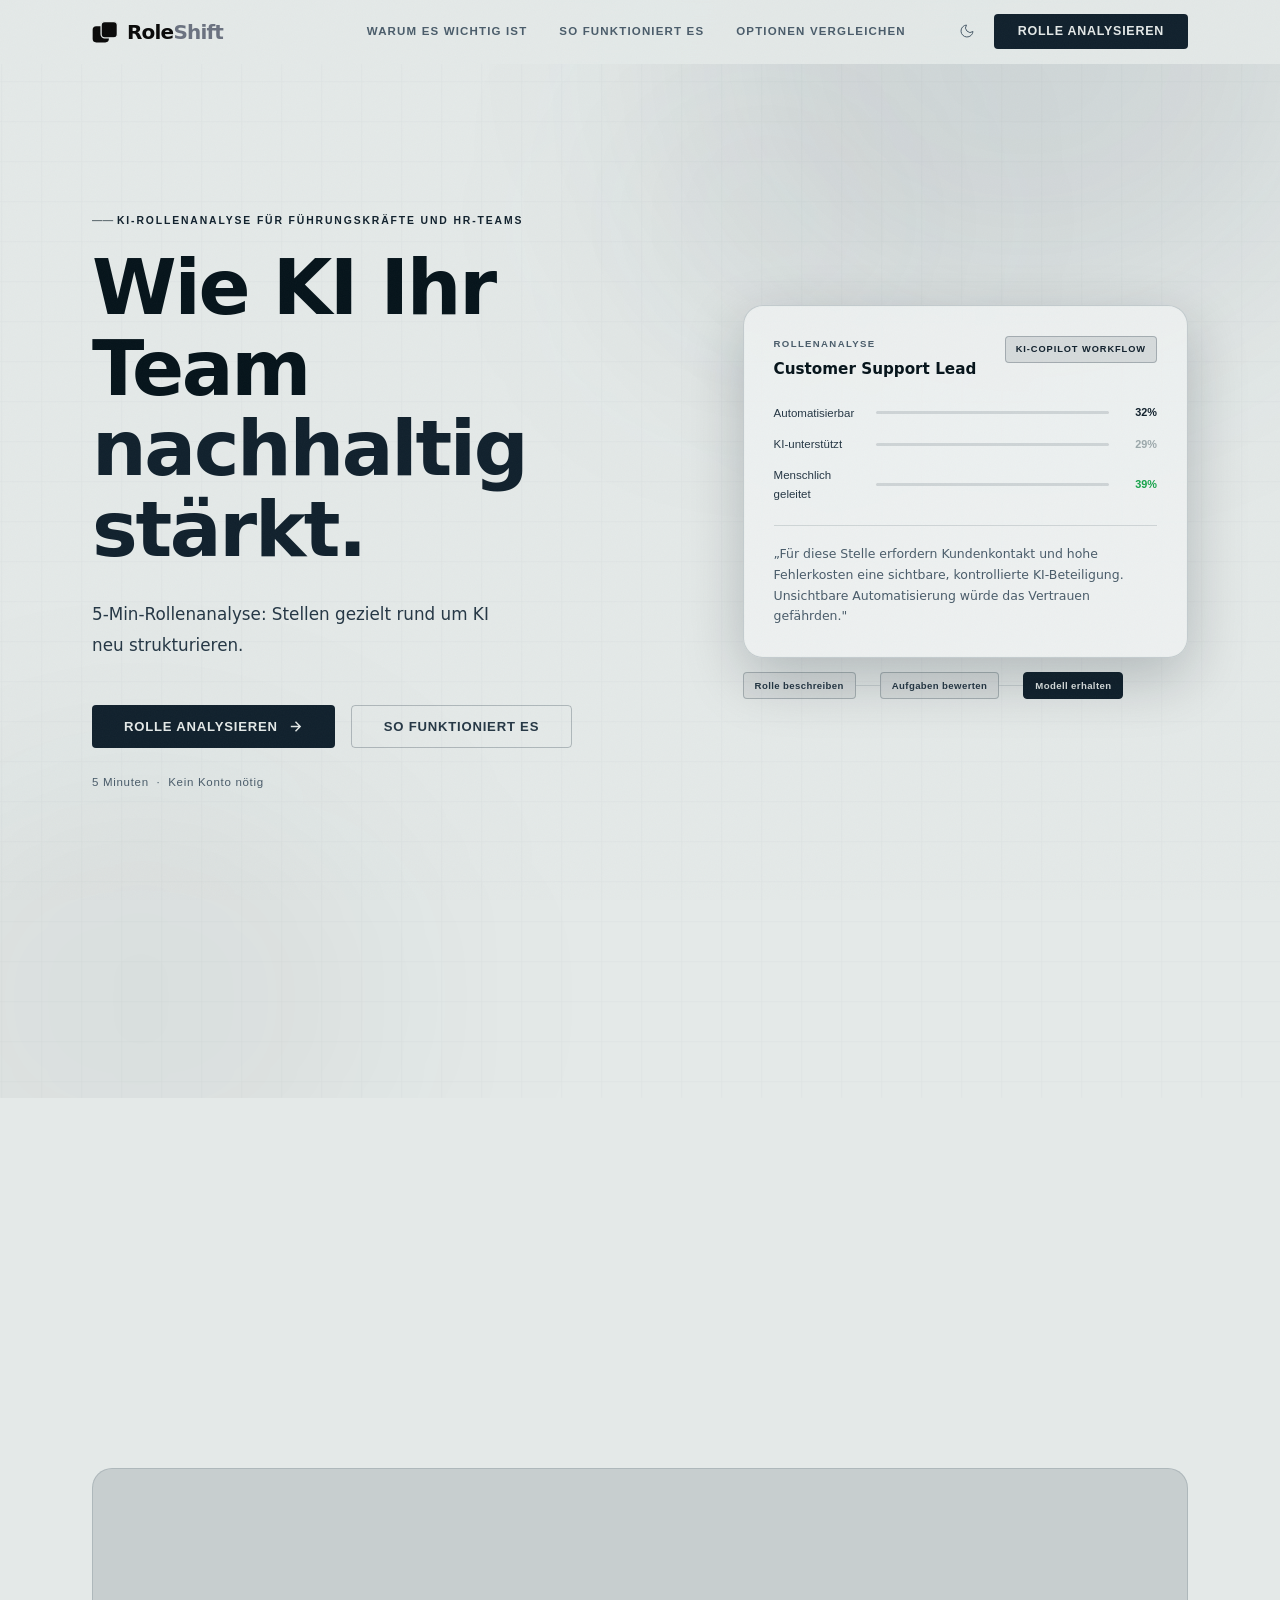
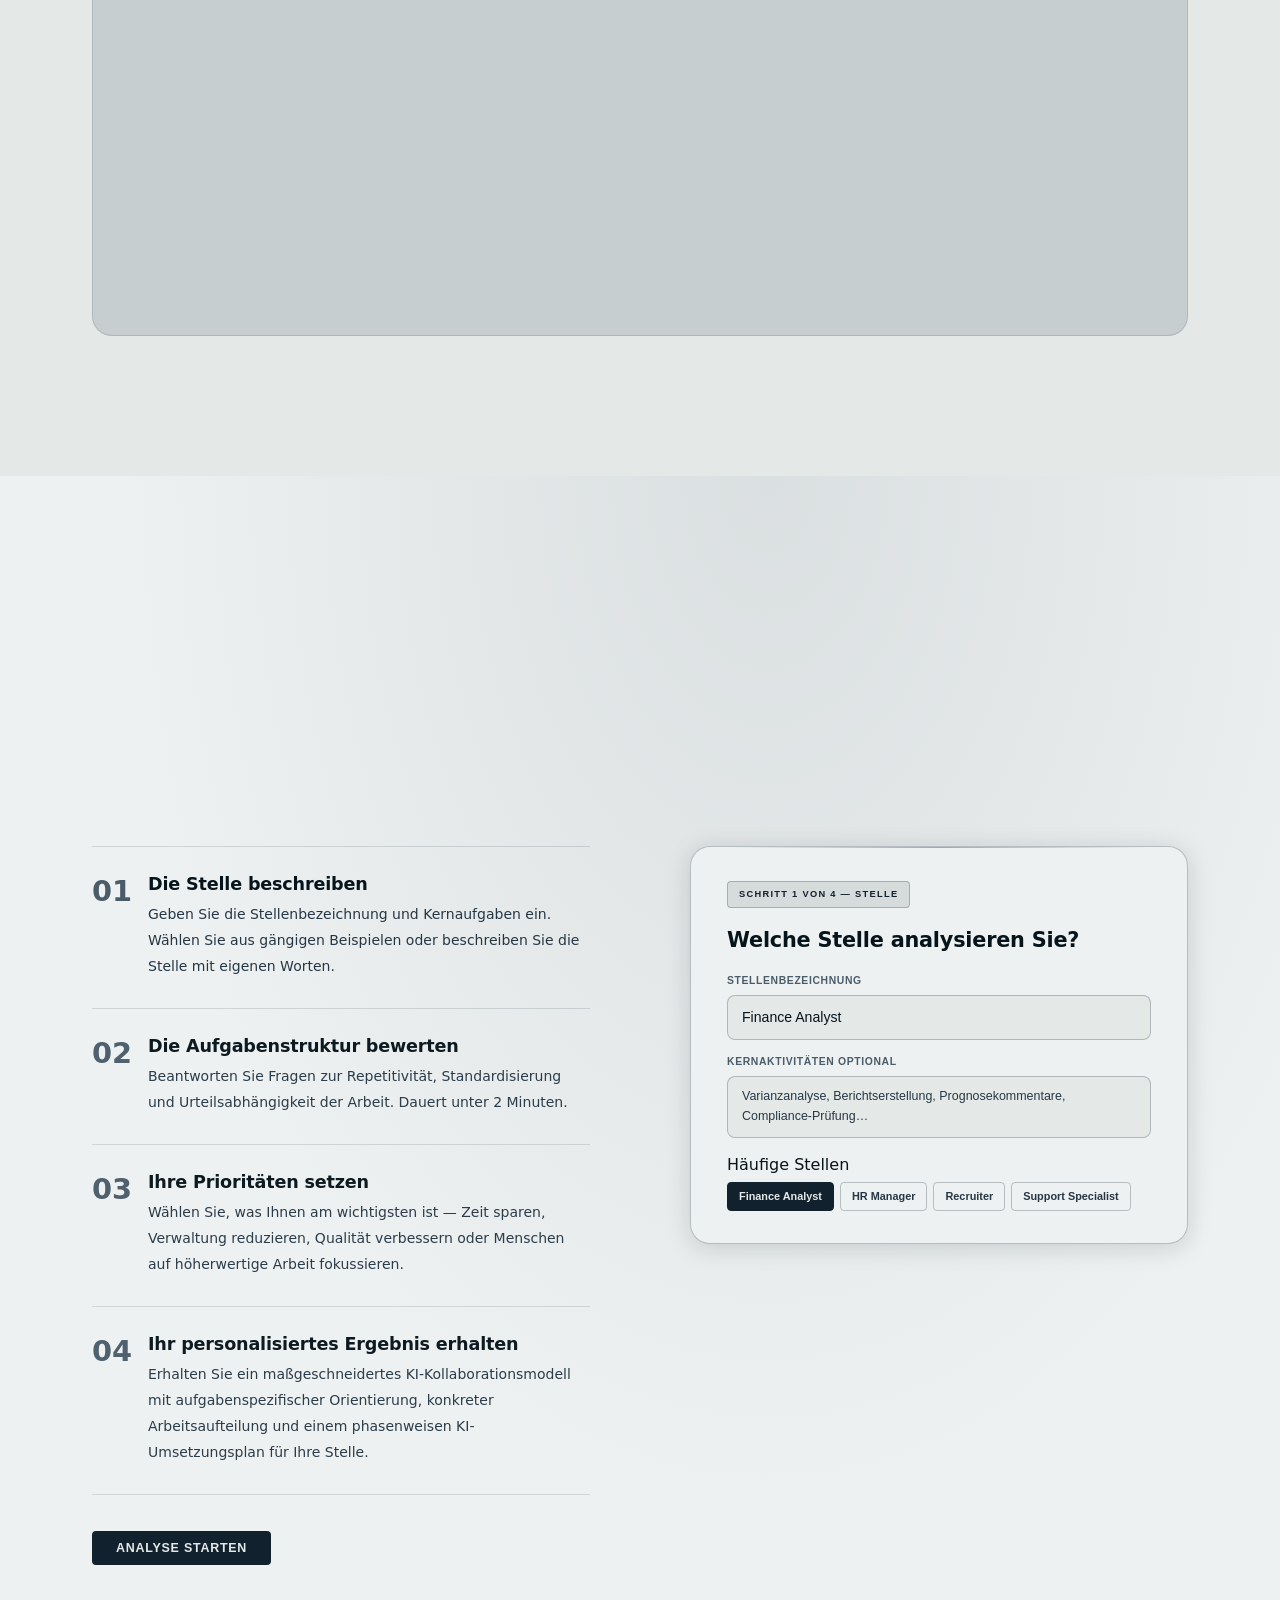
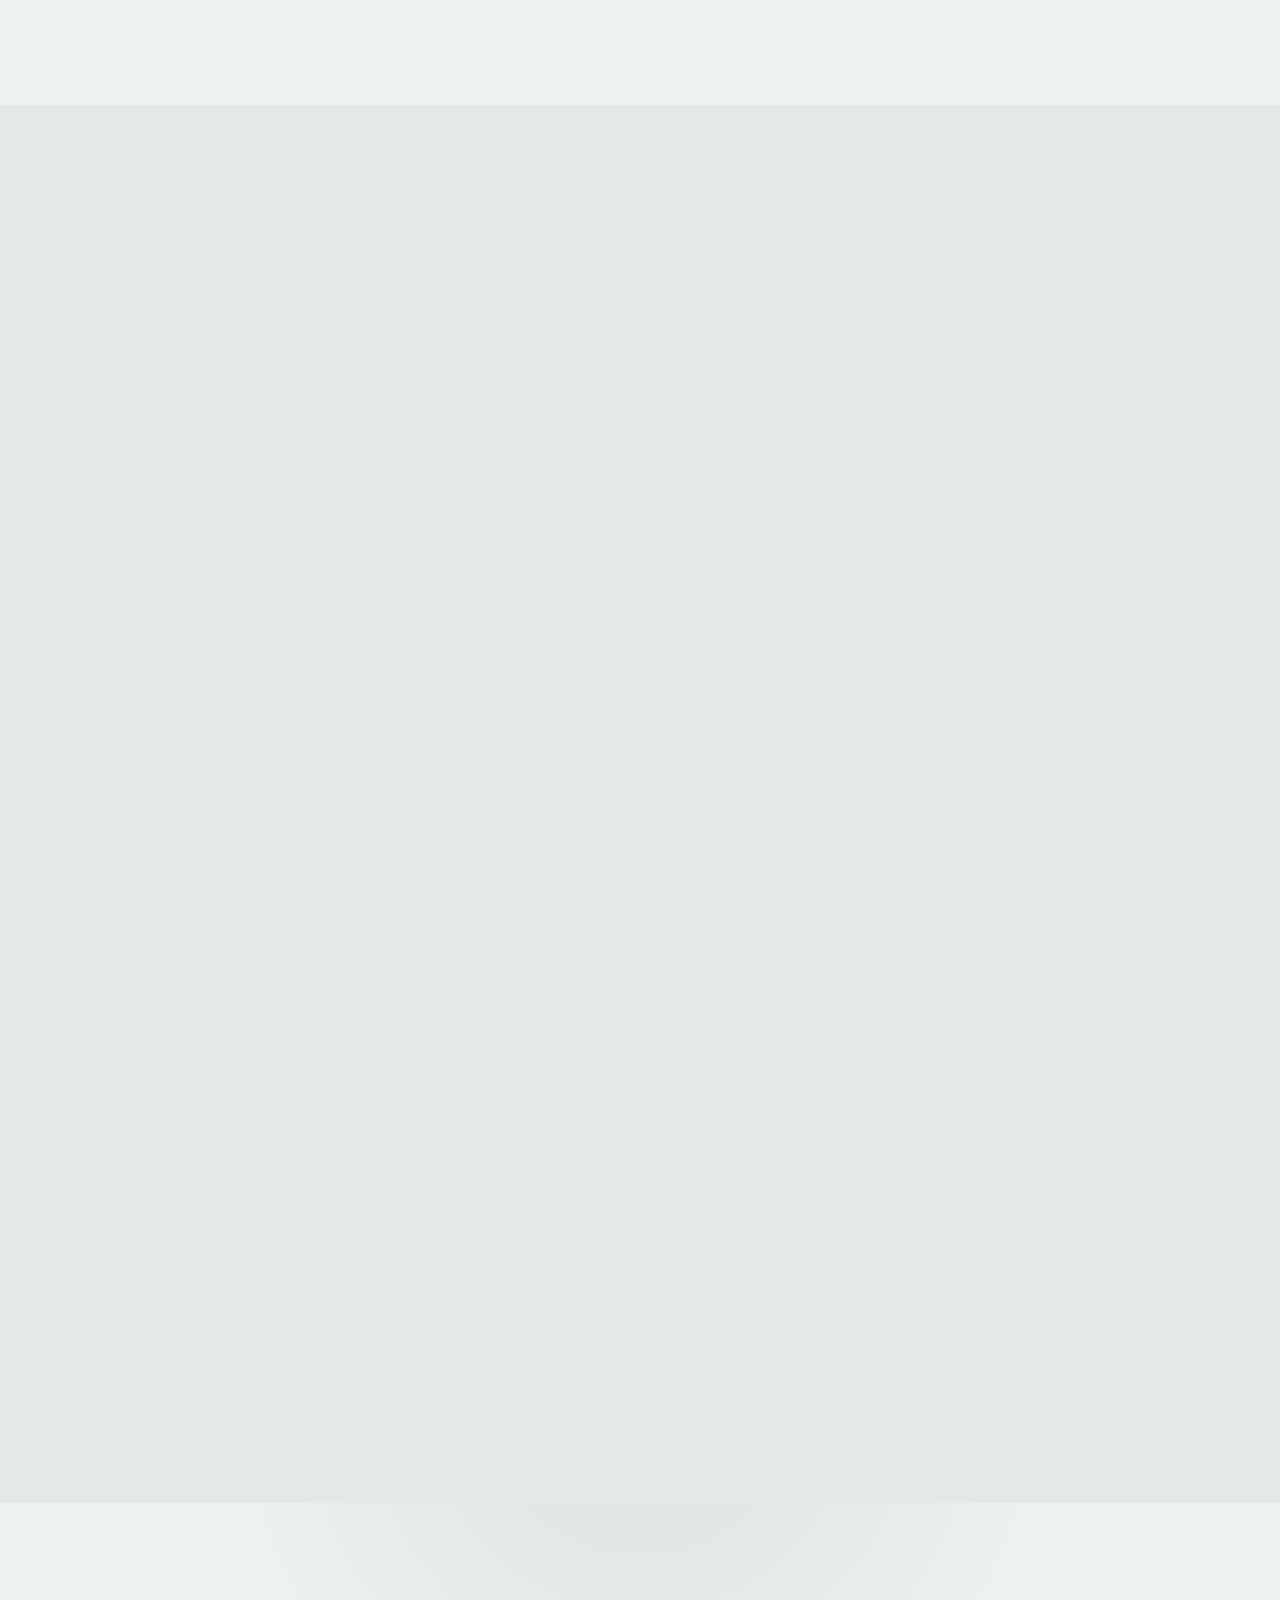
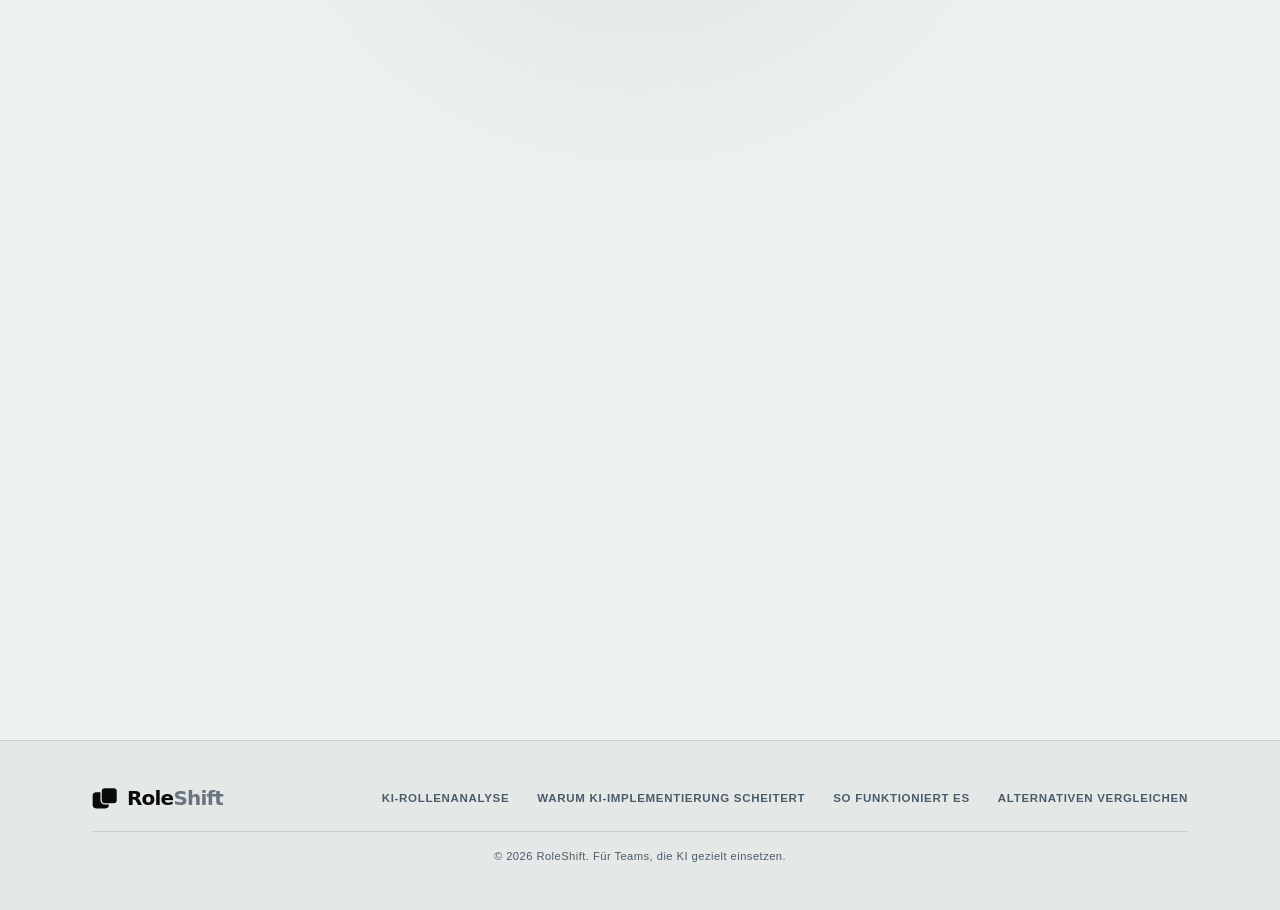
==== commit 29da701e: "Texte Hero und CTA überarbeitet, Gemini-Hinweis entfernt Co-Authored-By: Claude Sonnet 4.6 <noreply@" ====
--- a/index.html
+++ b/index.html
@@ -181,8 +181,8 @@
   <div class="container hero-layout">
     <div class="hero-text reveal">
       <p class="eyebrow">KI-Rollenanalyse für Führungskräfte und HR-Teams</p>
-      <h1>Genau wissen,<br/>wo KI in Ihr<br/><em>Team passt.</em></h1>
-      <p class="hero-sub">Führungskräfte und HR-Teams wissen endlich genau, wo KI in ihre Stellen passt. Analysieren Sie jede Rolle in 5 Minuten — konkret, stellenspezifisch, kostenlos.</p>
+      <h1>Wie KI Ihr Team<br/><em>nachhaltig stärkt.</em></h1>
+      <p class="hero-sub">5-Min-Rollenanalyse: Stellen gezielt rund um KI neu strukturieren.</p>
       <div class="hero-ctas">
         <a href="calculator.html" class="btn btn-primary btn-lg">
           Rolle analysieren
@@ -190,7 +190,7 @@
         </a>
         <a href="#how" class="btn btn-ghost btn-lg">So funktioniert es</a>
       </div>
-      <p class="hero-trust">5 Minuten &nbsp;·&nbsp; Kein Konto nötig &nbsp;·&nbsp; Powered by Gemini AI</p>
+      <p class="hero-trust">5 Minuten &nbsp;·&nbsp; Kein Konto nötig</p>
     </div>
 
     <div class="hero-visual reveal reveal-delay-2" aria-hidden="true">
@@ -562,7 +562,7 @@
     <div class="cta-block reveal">
       <div class="cta-rule"></div>
       <p class="eyebrow eyebrow-light">Kostenlose KI-Rollenanalyse starten</p>
-      <h2>Aufhören zu raten.<br/>Stellen gezielt umgestalten.</h2>
+      <h2>Endlich Klarheit.<br/>Rollen gezielt mit KI stärken.</h2>
       <p>Teams, die ihre Stellen gezielt rund um KI neu strukturieren statt nur neue Tools einzuführen, erzielen konstant 2 bis 3-mal höhere Produktivitätssteigerungen. RoleShift gibt Ihnen den stellenspezifischen KI-Plan dafür.</p>
       <a href="calculator.html" class="btn btn-primary btn-xl">
         Rolle analysieren
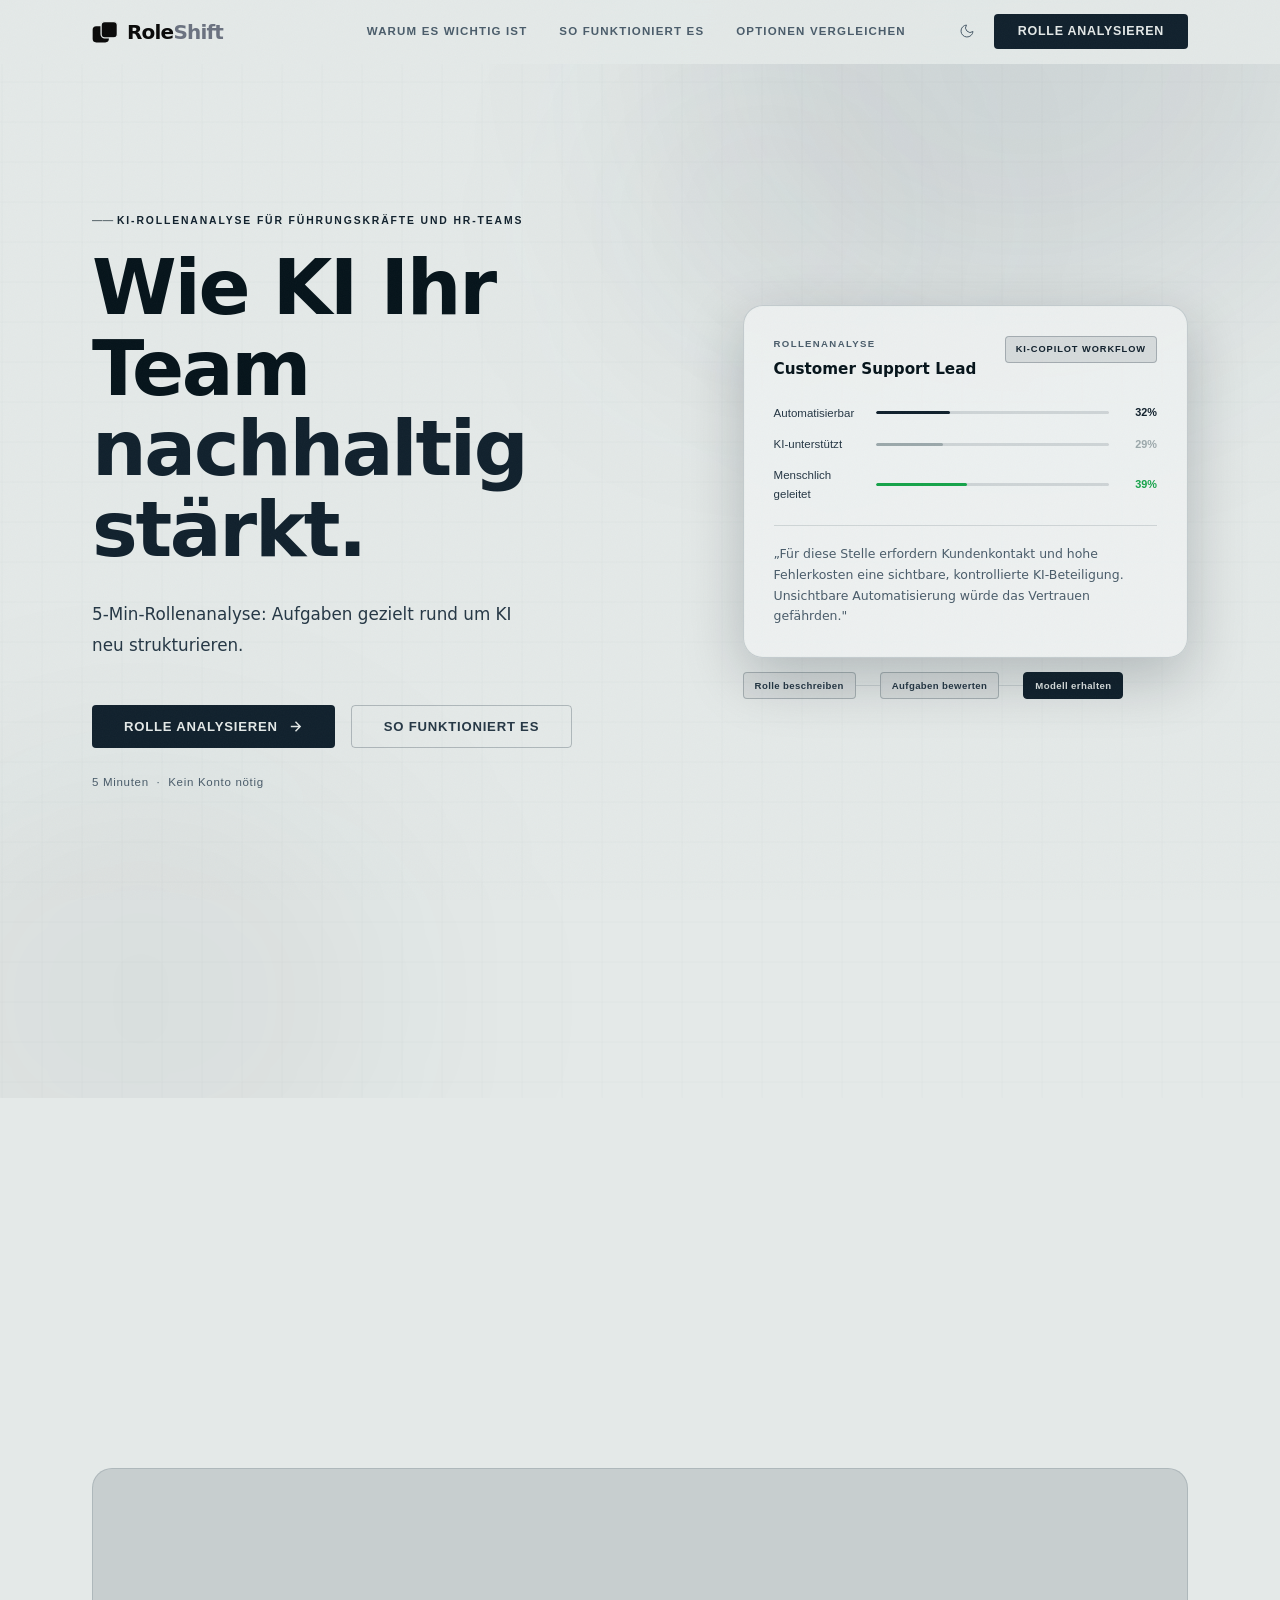
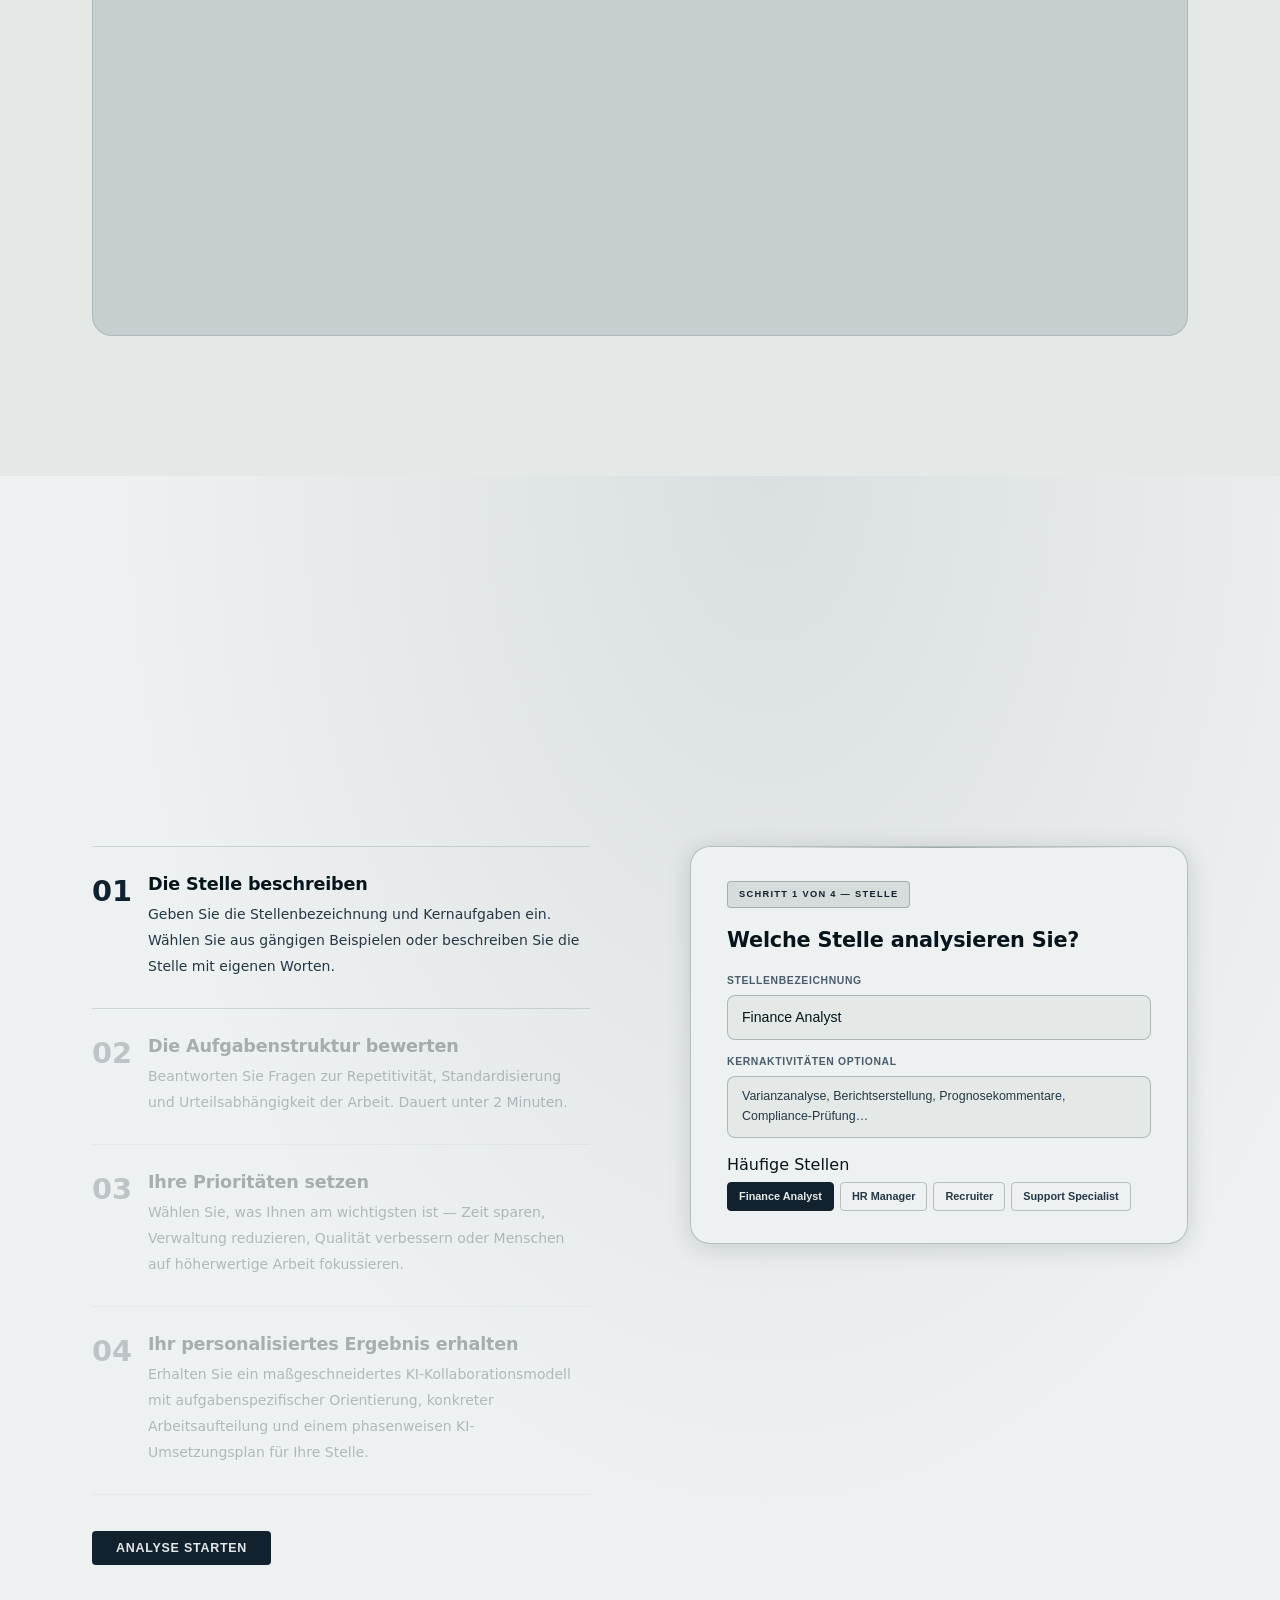
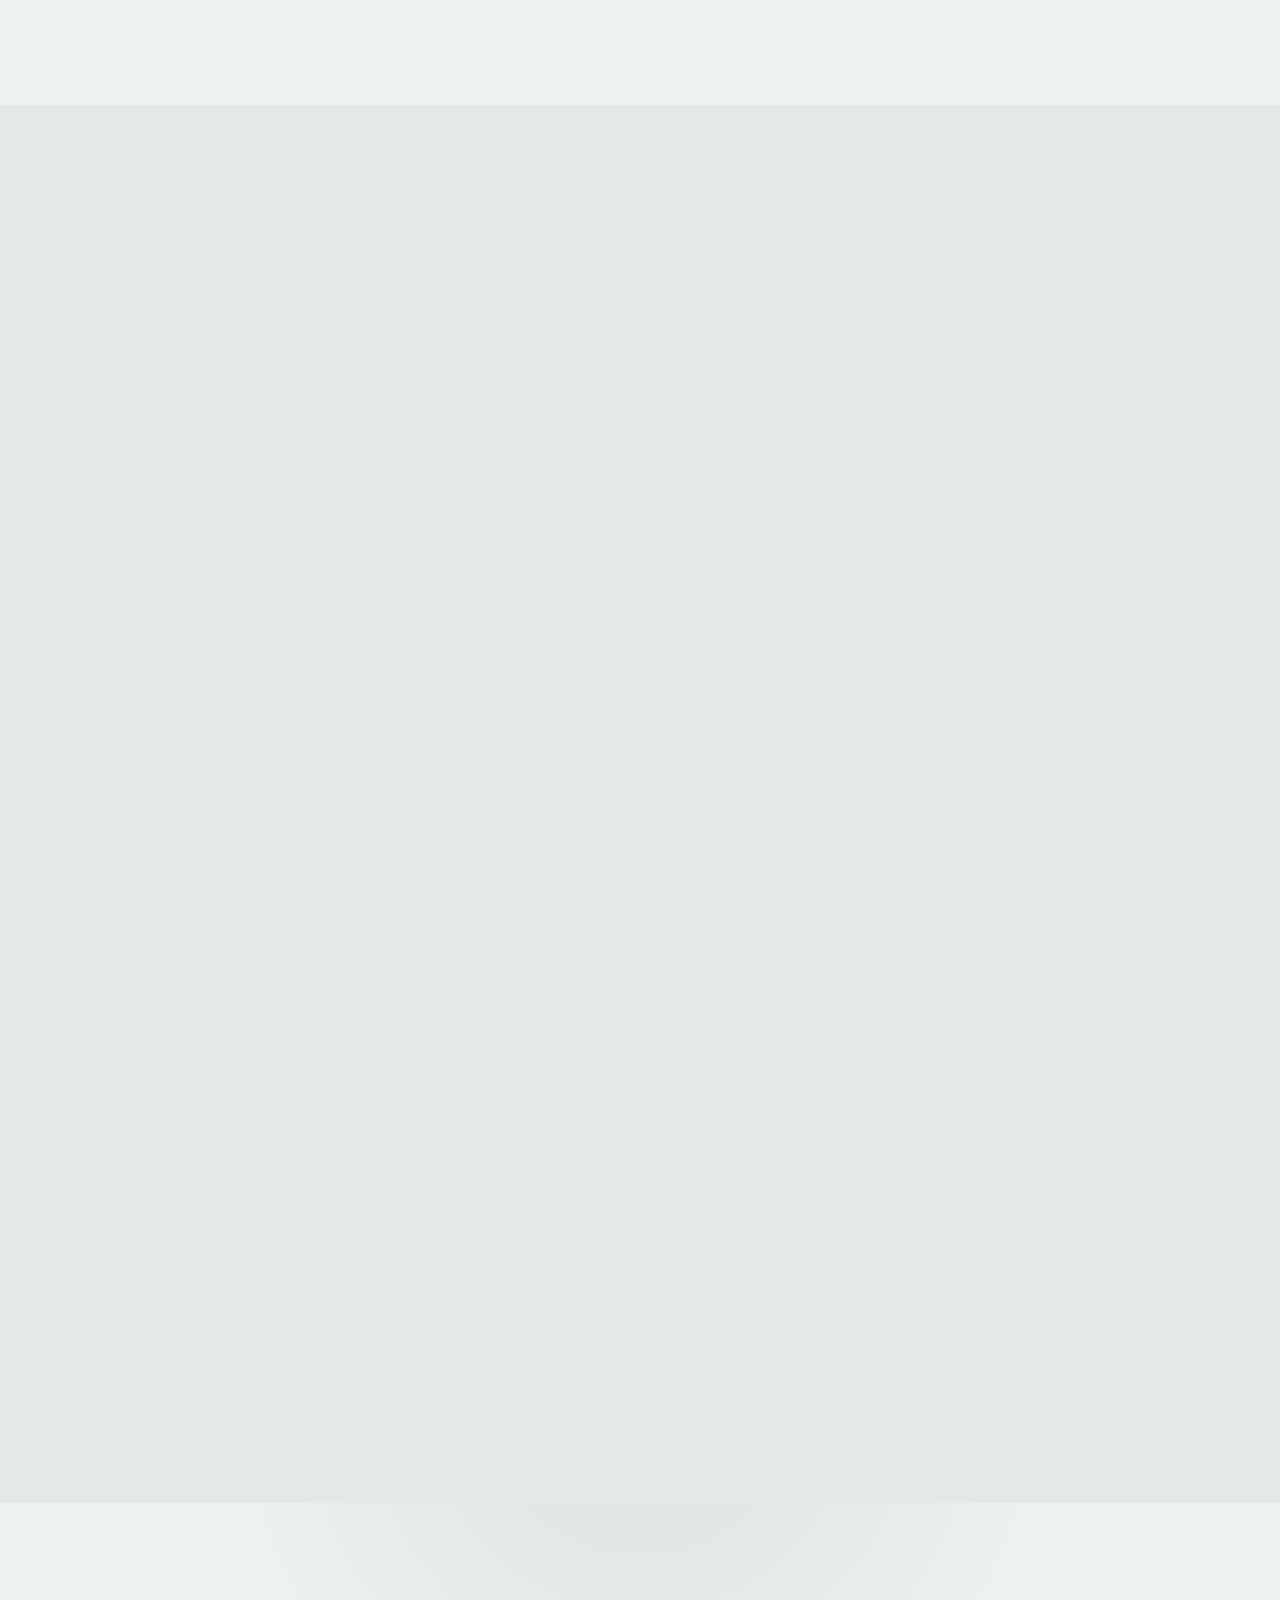
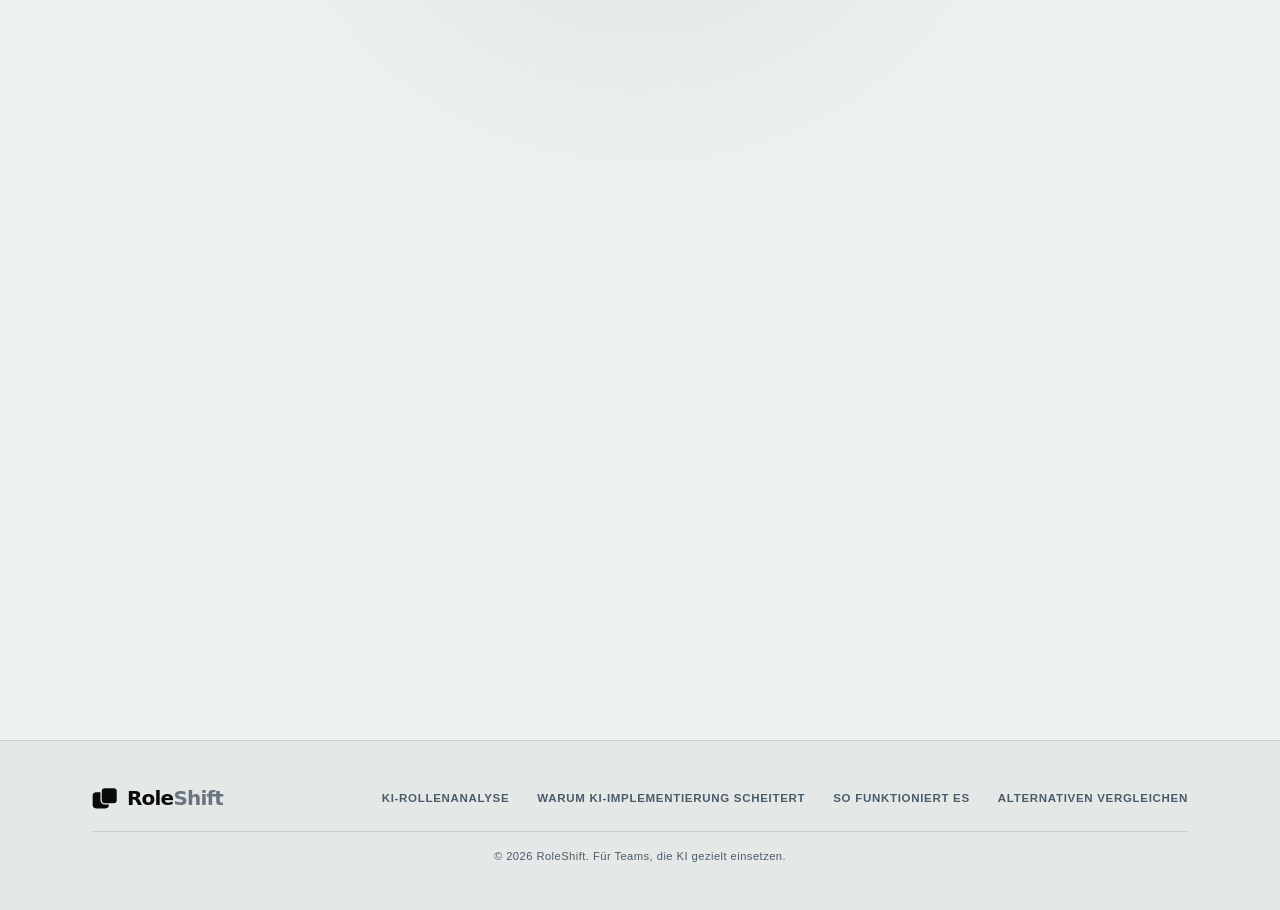
==== commit 9b48a95b: "Hero-Sub: Stellen → Aufgaben Co-Authored-By: Claude Sonnet 4.6 <noreply@anthropic.com>" ====
--- a/index.html
+++ b/index.html
@@ -182,7 +182,7 @@
     <div class="hero-text reveal">
       <p class="eyebrow">KI-Rollenanalyse für Führungskräfte und HR-Teams</p>
       <h1>Wie KI Ihr Team<br/><em>nachhaltig stärkt.</em></h1>
-      <p class="hero-sub">5-Min-Rollenanalyse: Stellen gezielt rund um KI neu strukturieren.</p>
+      <p class="hero-sub">5-Min-Rollenanalyse: Aufgaben gezielt rund um KI neu strukturieren.</p>
       <div class="hero-ctas">
         <a href="calculator.html" class="btn btn-primary btn-lg">
           Rolle analysieren
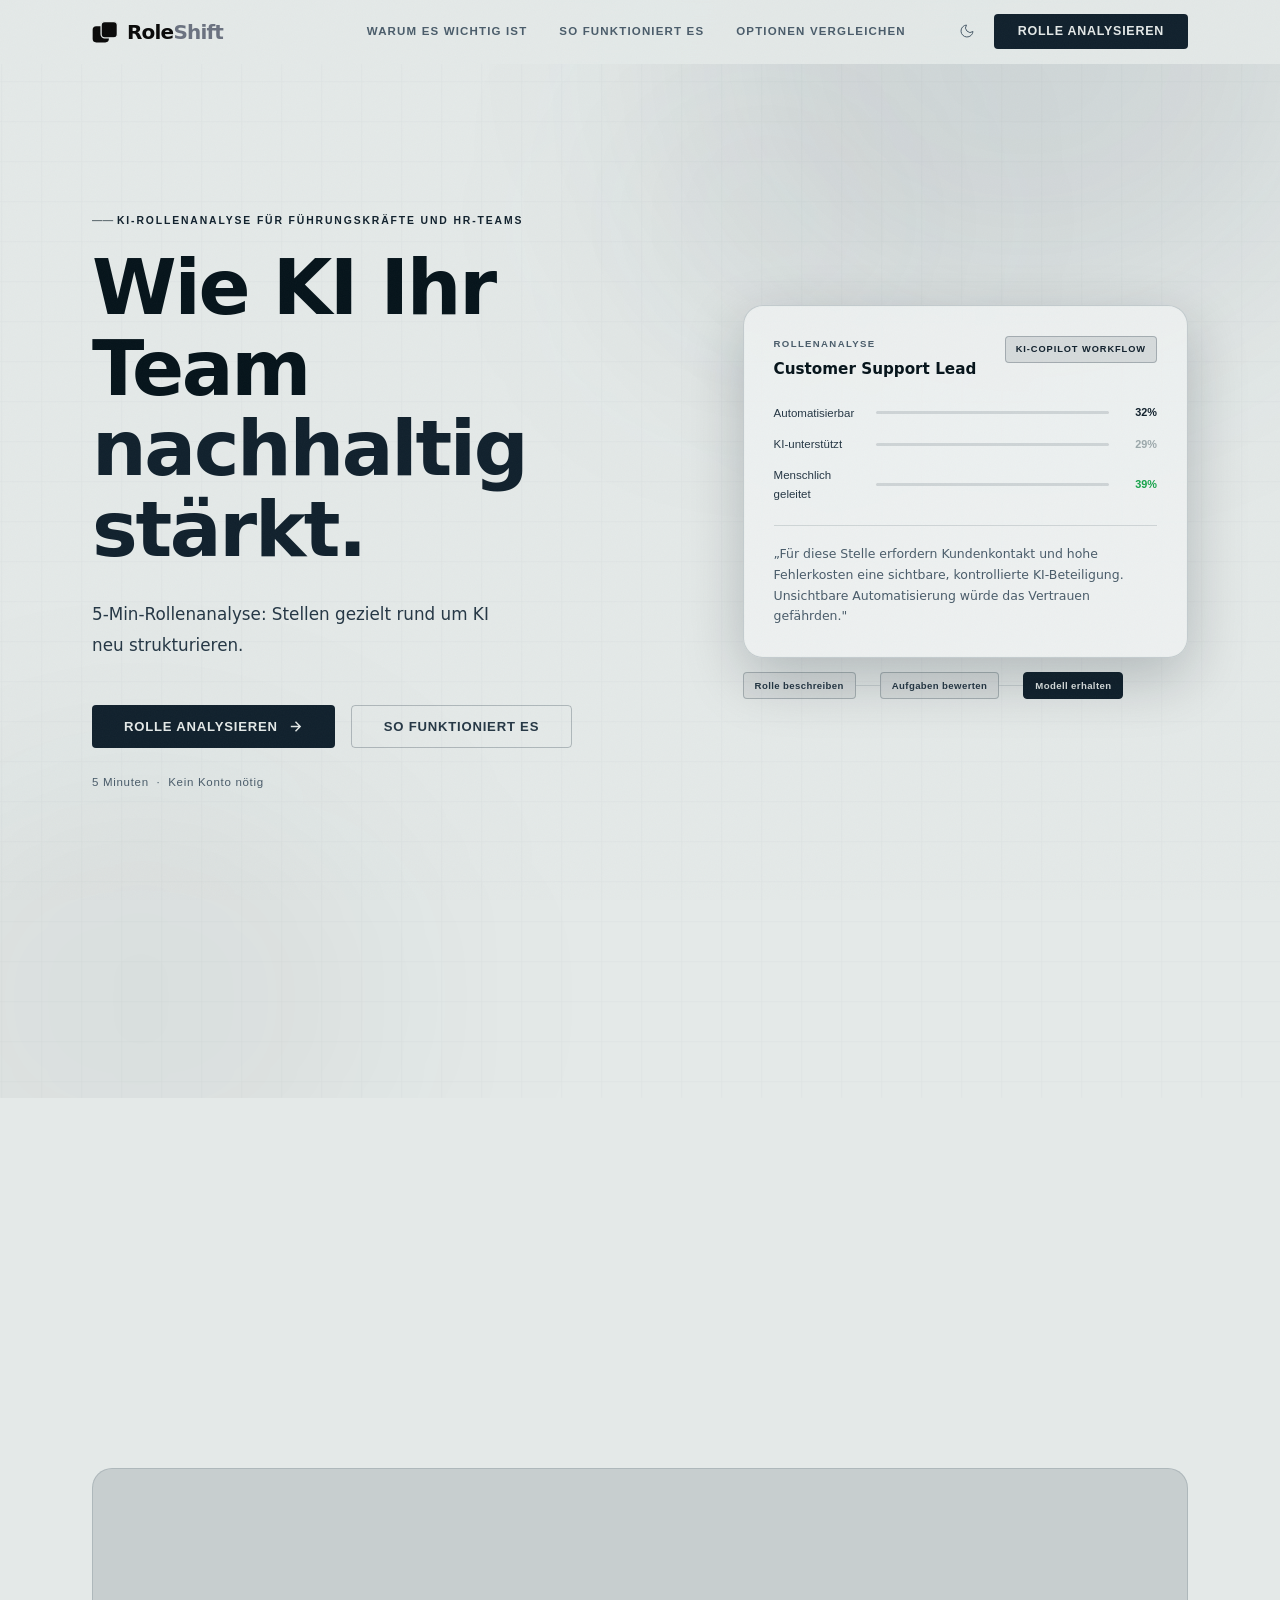
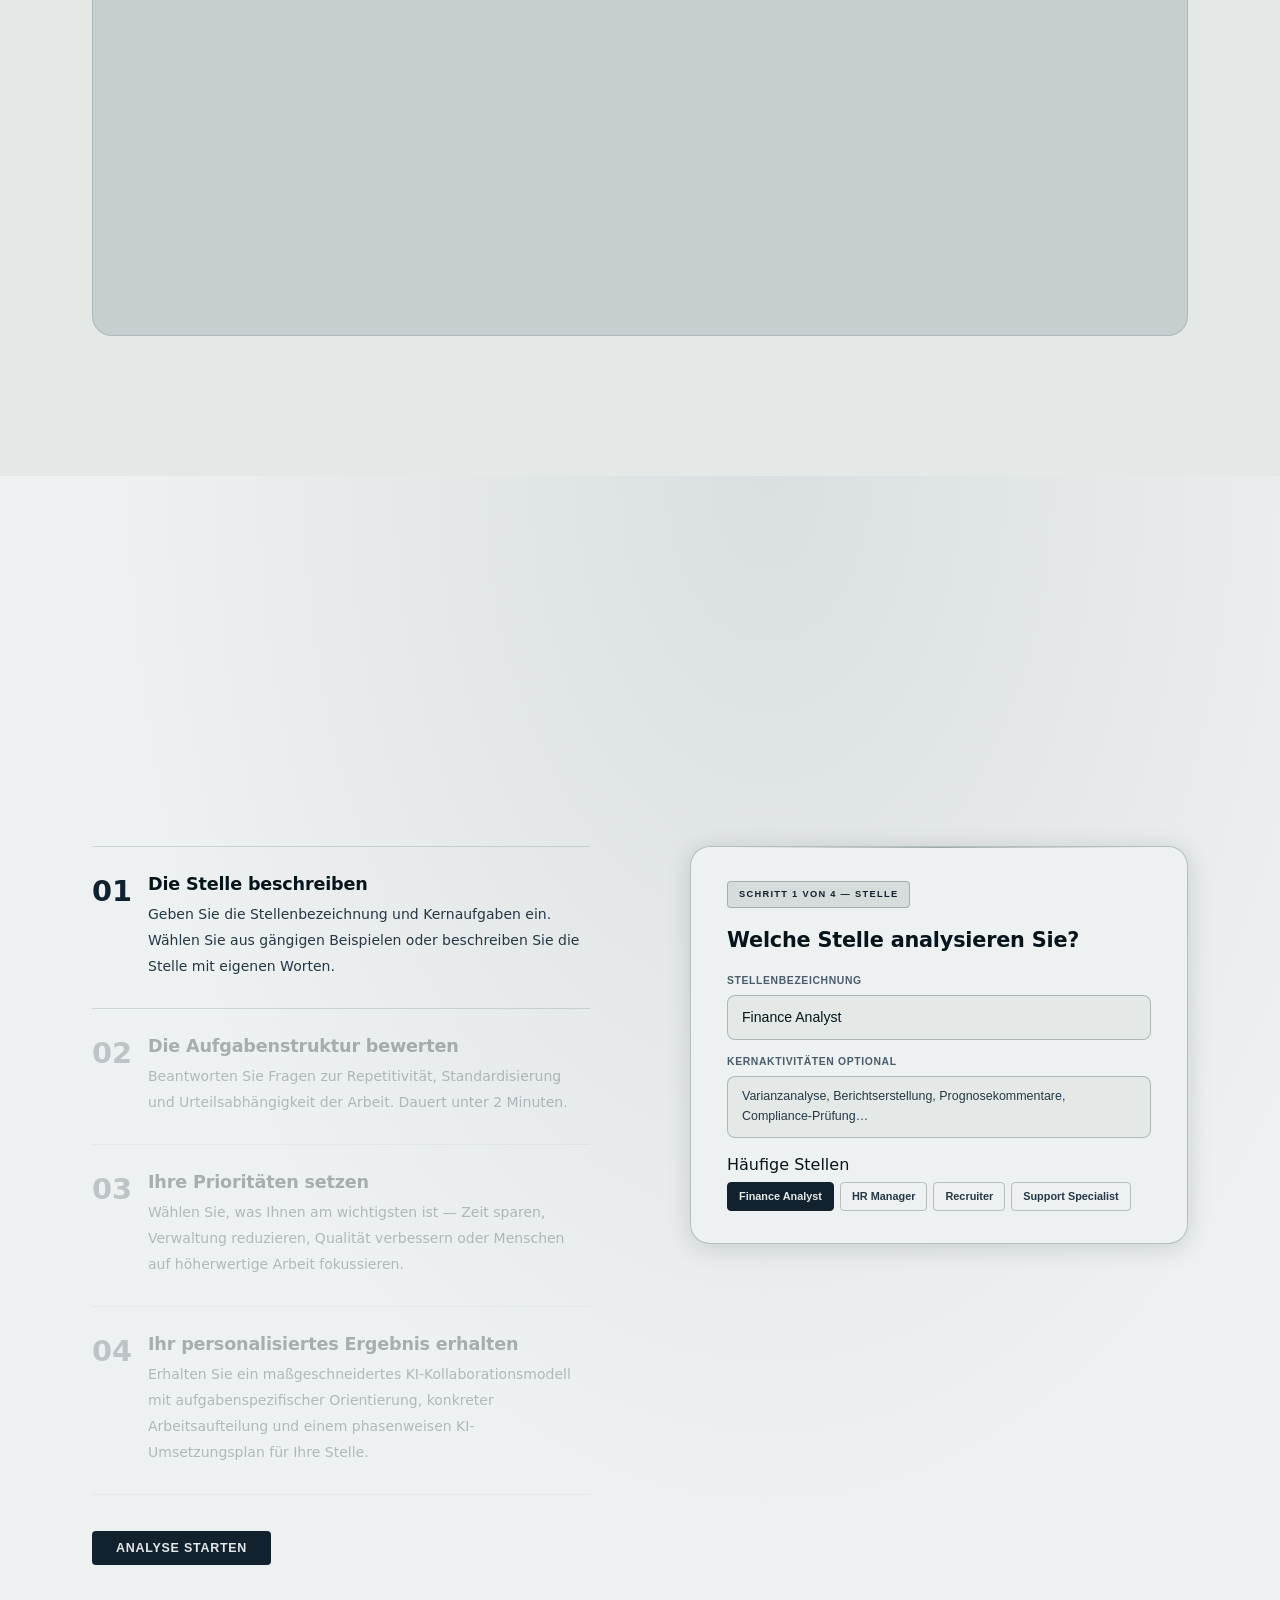
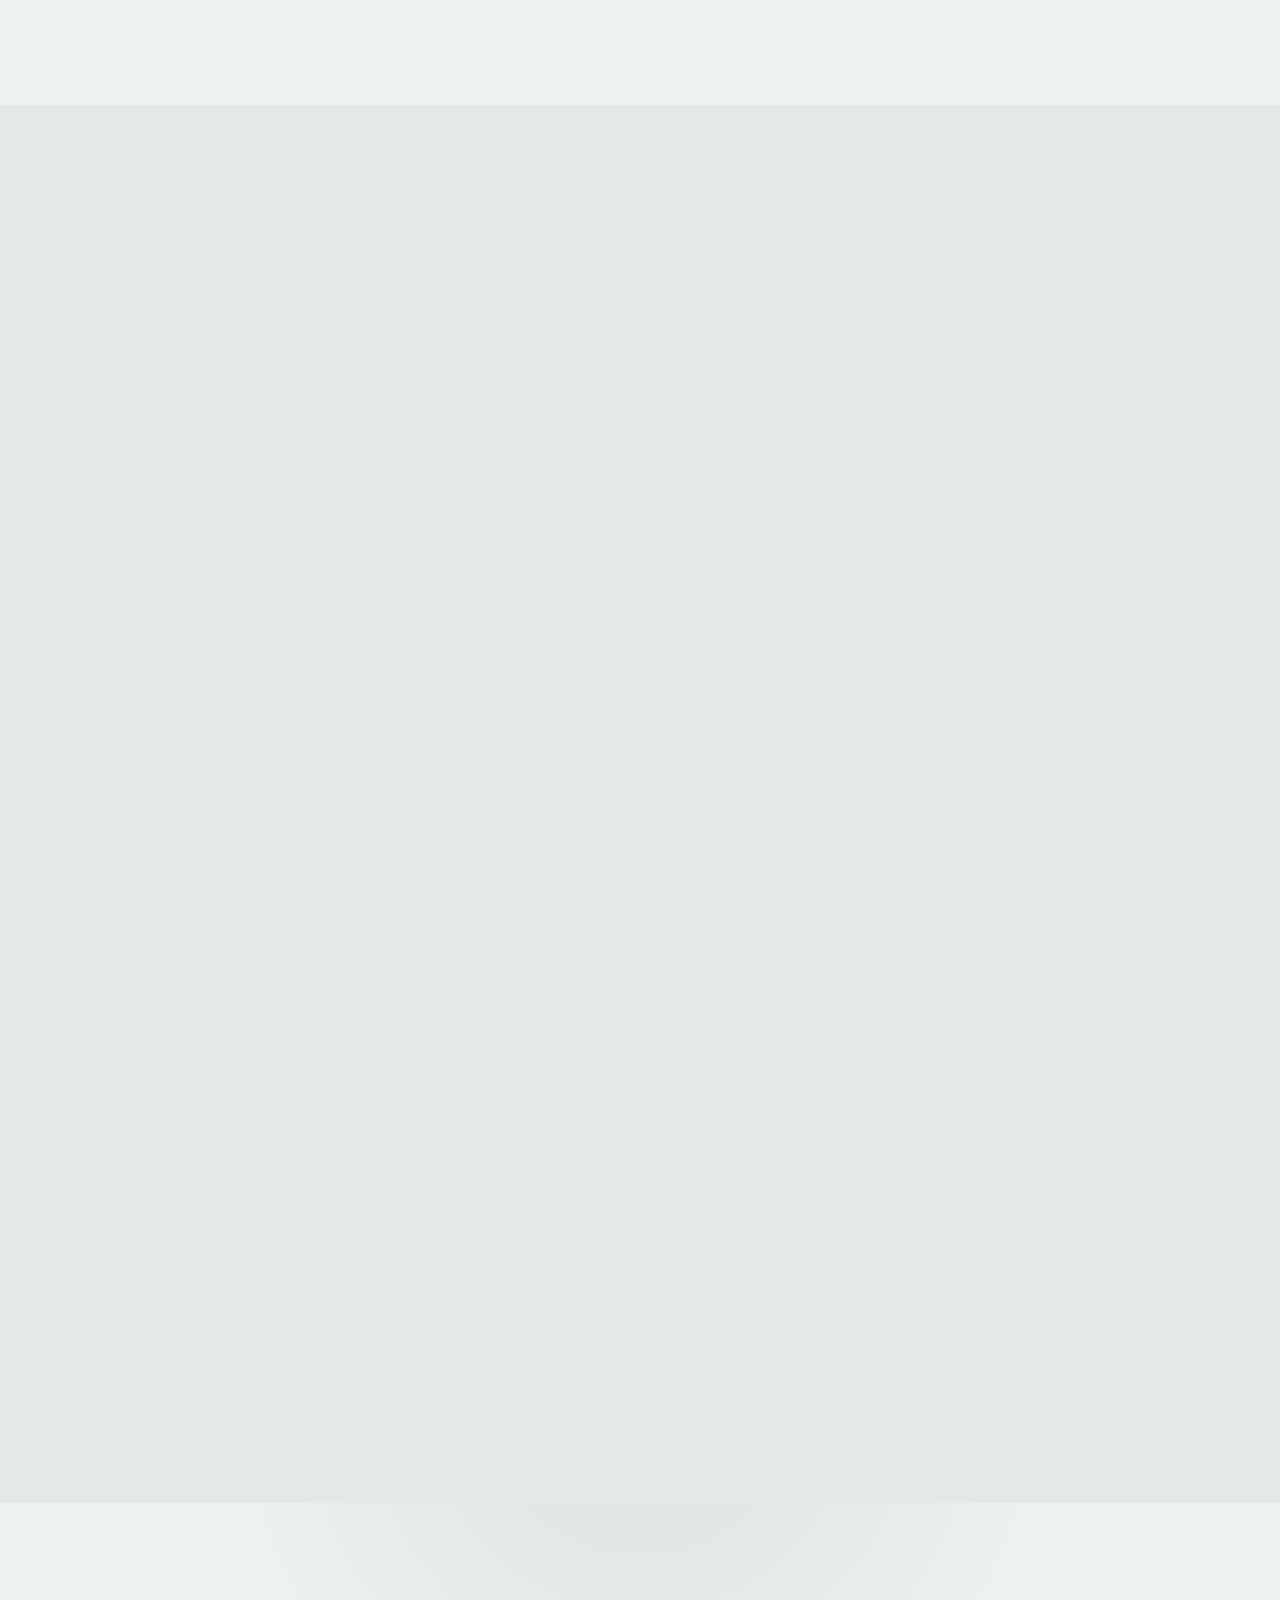
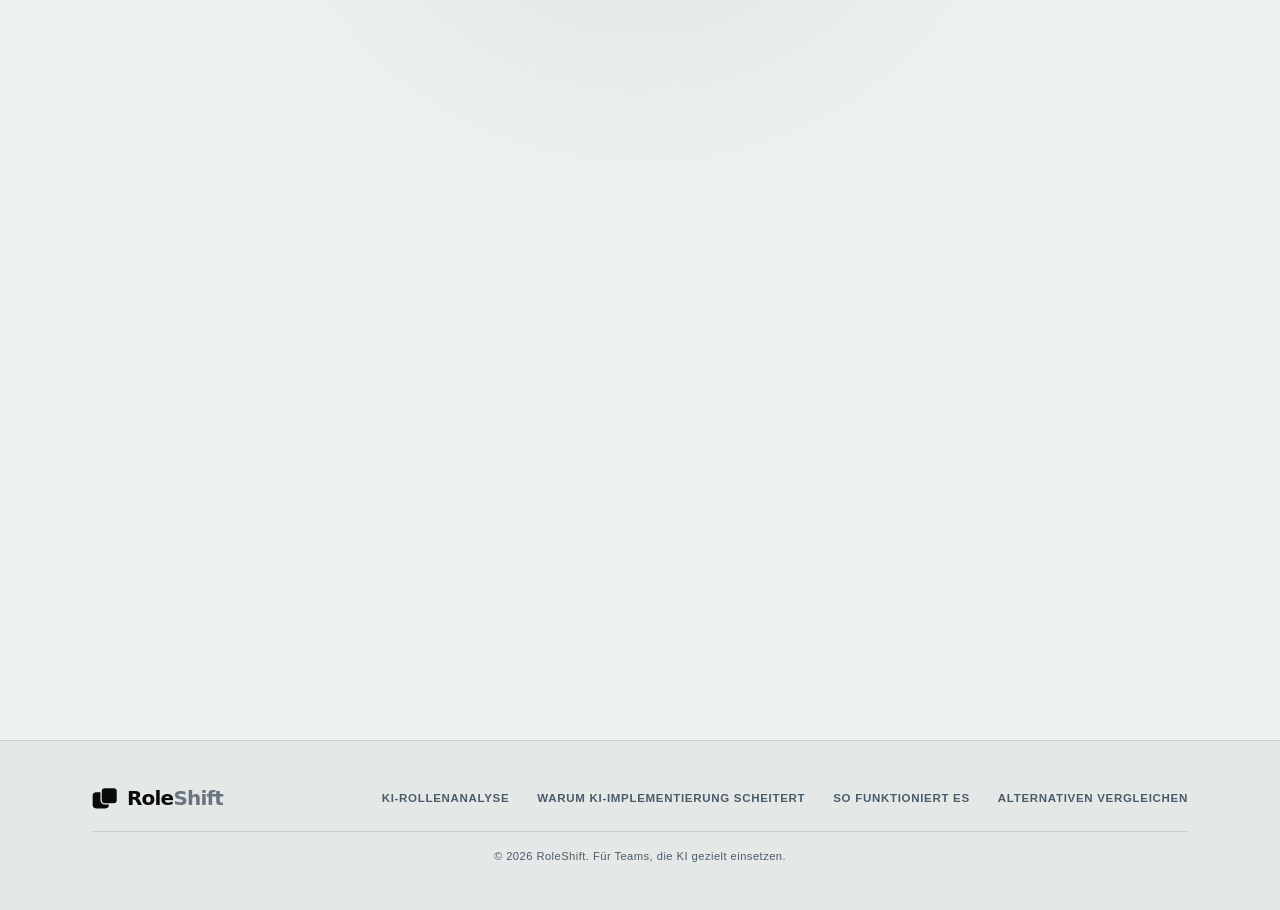
==== commit fd207b97: "Hero-Sub: Aufgaben → Stellen (revert) Co-Authored-By: Claude Sonnet 4.6 <noreply@anthropic.com>" ====
--- a/index.html
+++ b/index.html
@@ -182,7 +182,7 @@
     <div class="hero-text reveal">
       <p class="eyebrow">KI-Rollenanalyse für Führungskräfte und HR-Teams</p>
       <h1>Wie KI Ihr Team<br/><em>nachhaltig stärkt.</em></h1>
-      <p class="hero-sub">5-Min-Rollenanalyse: Aufgaben gezielt rund um KI neu strukturieren.</p>
+      <p class="hero-sub">5-Min-Rollenanalyse: Stellen gezielt rund um KI neu strukturieren.</p>
       <div class="hero-ctas">
         <a href="calculator.html" class="btn btn-primary btn-lg">
           Rolle analysieren
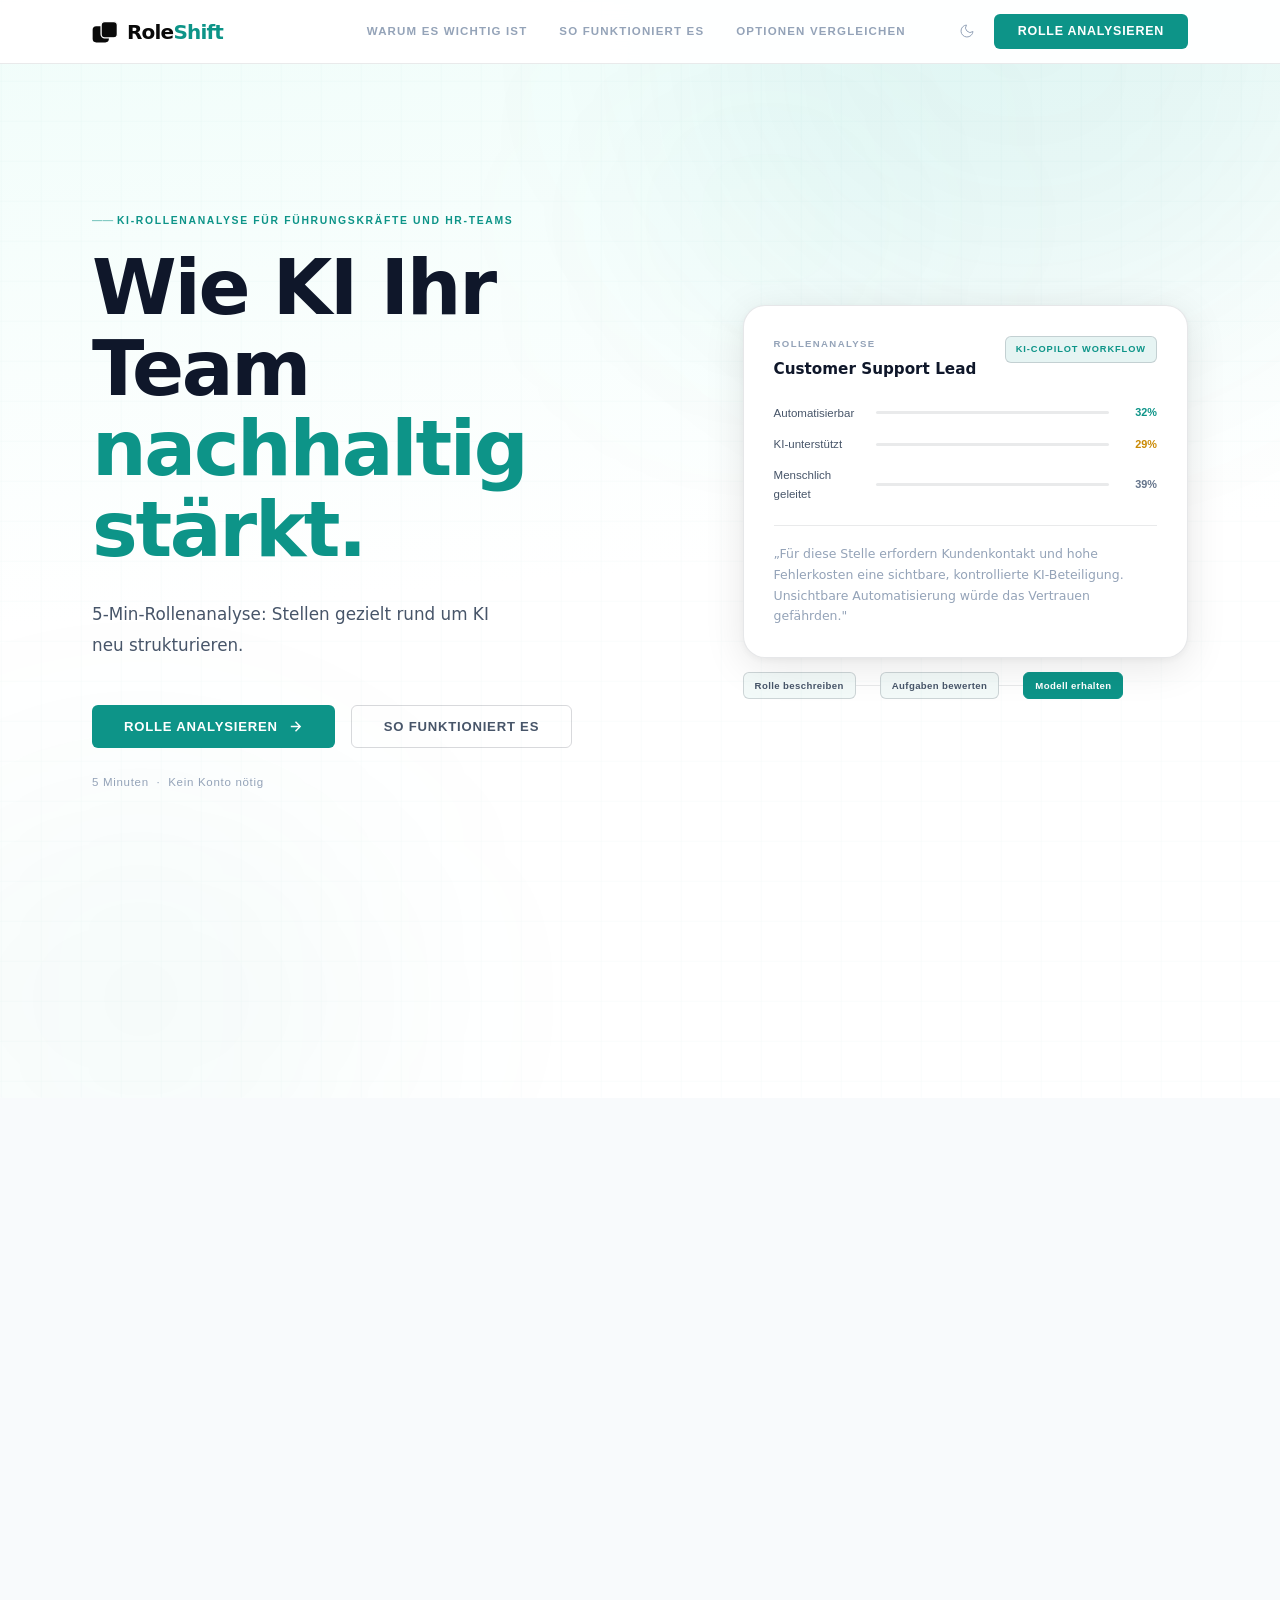
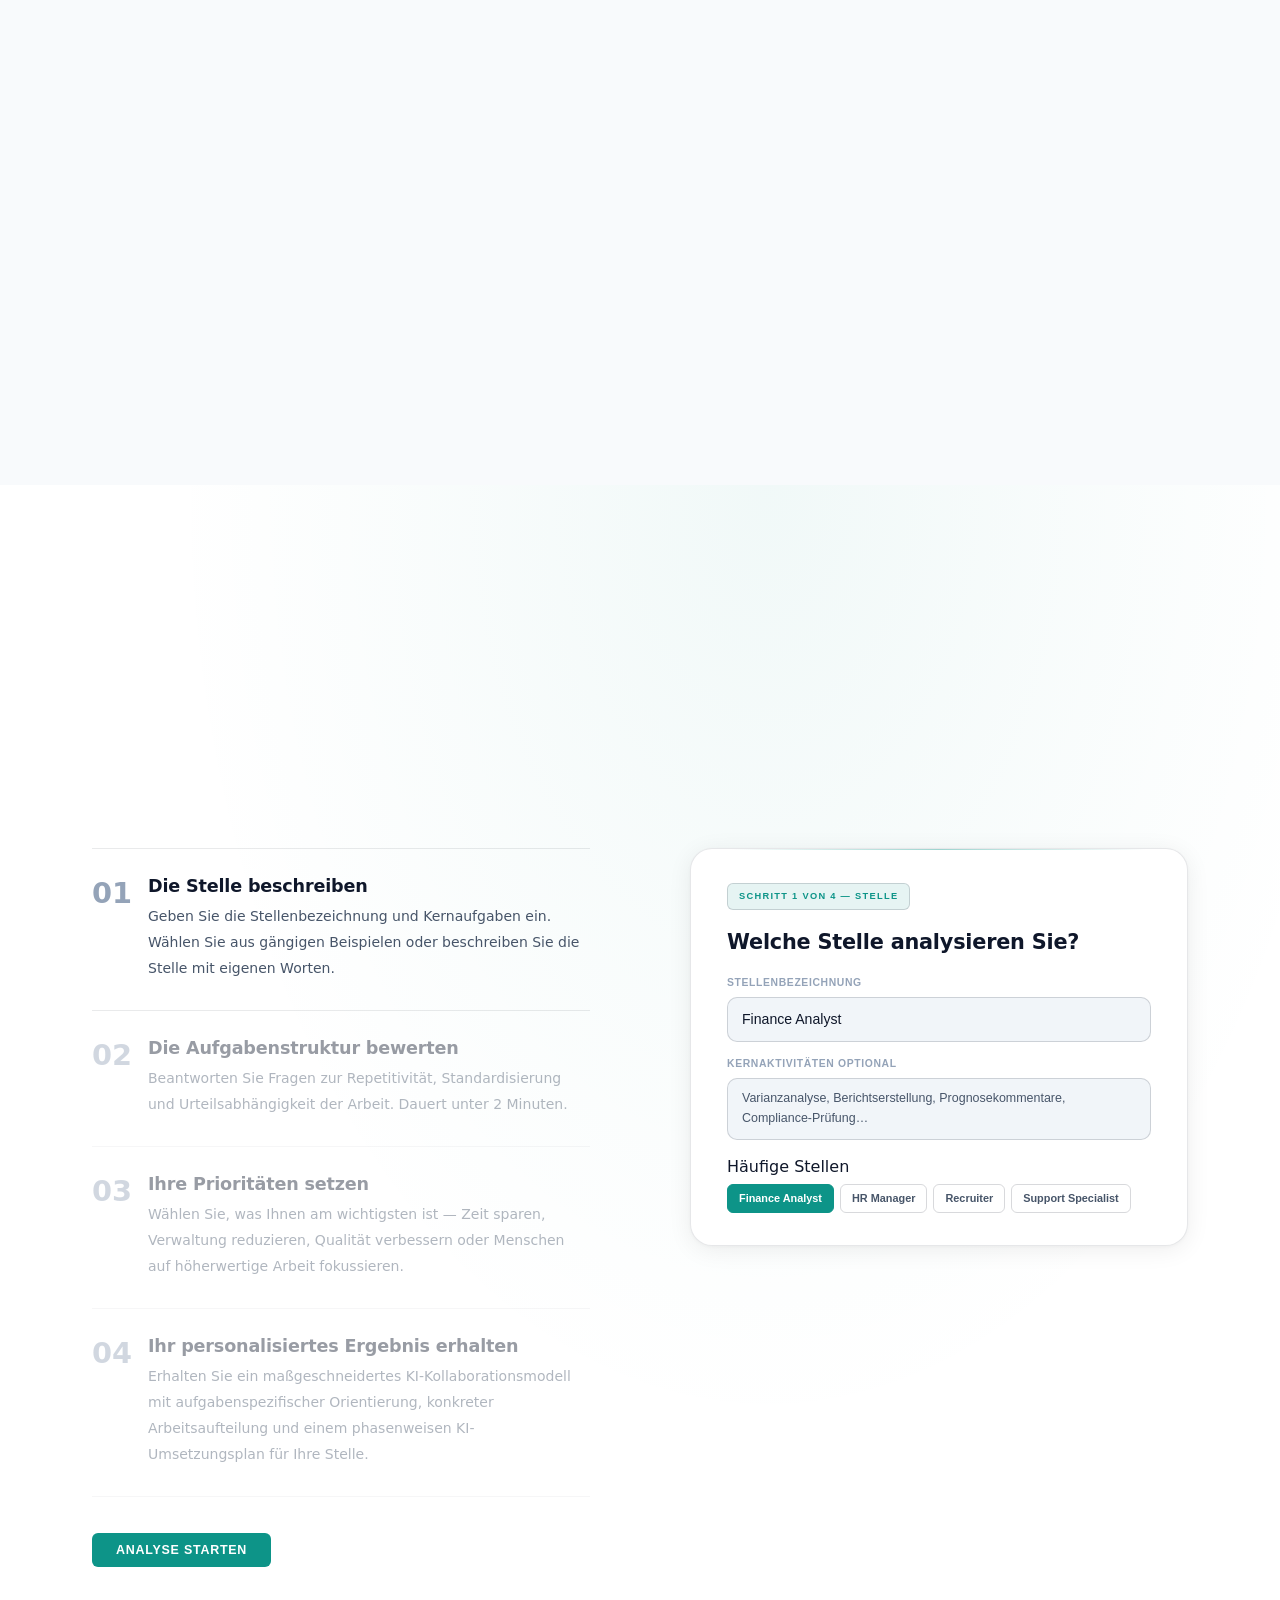
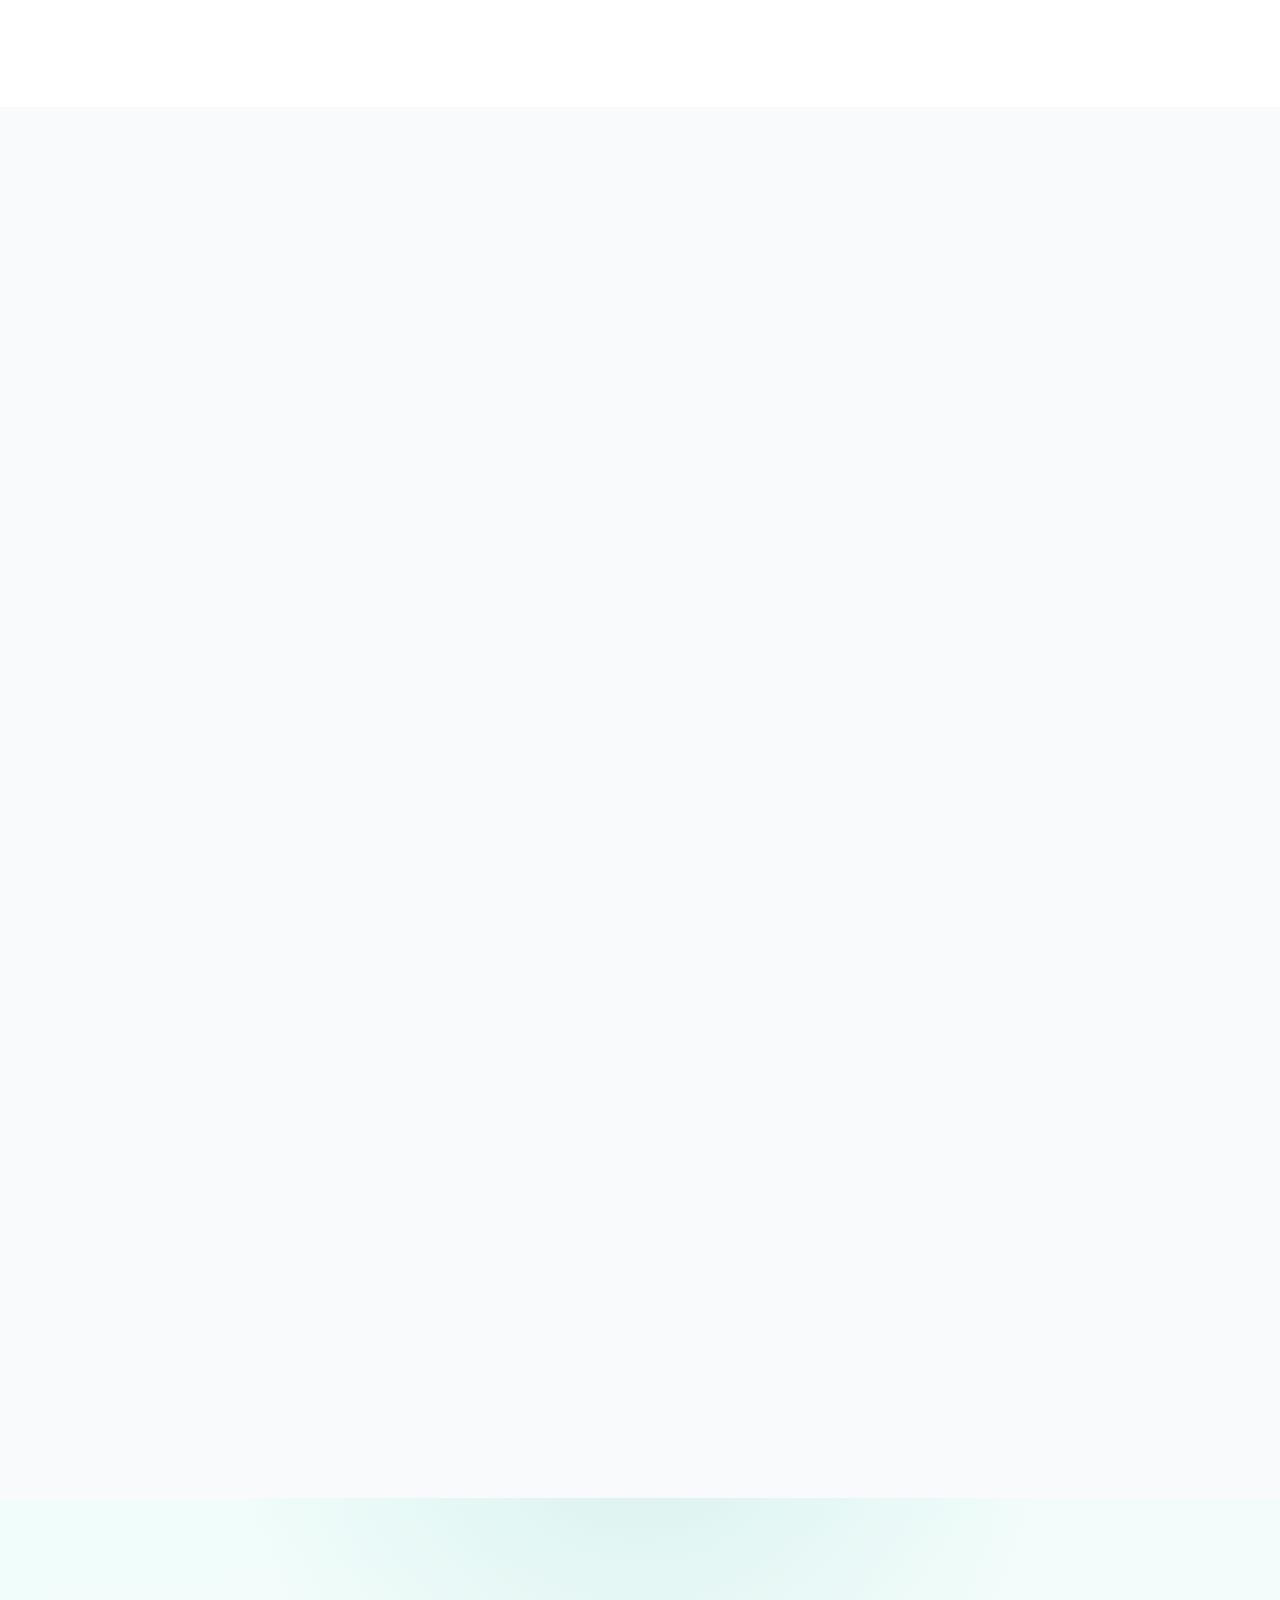
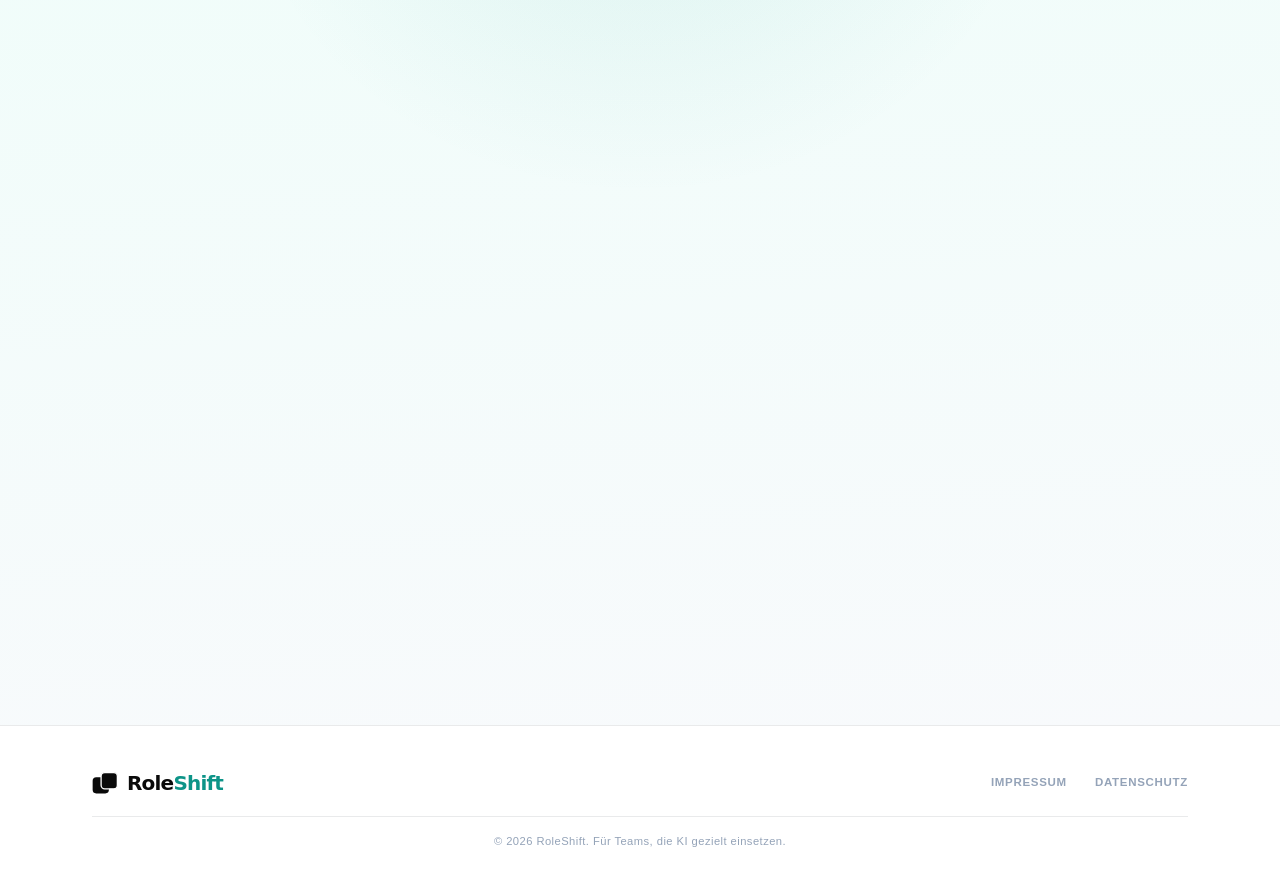
==== commit 60af25f3: "UI: Balkendiagramm, Farbsystem & Deployment-Setup - Aufgabenverteilung: Donut durch horizontale Balk" ====
--- a/index.html
+++ b/index.html
@@ -206,17 +206,17 @@
           <div class="hv-bar-row">
             <span>Automatisierbar</span>
             <div class="hv-track"><div class="hv-fill hv-fill-auto" data-w="32"></div></div>
-            <span class="hv-pct pct-auto">32%</span>
+            <span class="hv-pct pct-auto-h">32%</span>
           </div>
           <div class="hv-bar-row">
             <span>KI-unterstützt</span>
             <div class="hv-track"><div class="hv-fill hv-fill-ai" data-w="29"></div></div>
-            <span class="hv-pct pct-ai">29%</span>
+            <span class="hv-pct pct-ai-h">29%</span>
           </div>
           <div class="hv-bar-row">
             <span>Menschlich geleitet</span>
             <div class="hv-track"><div class="hv-fill hv-fill-human" data-w="39"></div></div>
-            <span class="hv-pct pct-human">39%</span>
+            <span class="hv-pct pct-human-h">39%</span>
           </div>
         </div>
         <div class="hv-divider"></div>
@@ -400,45 +400,41 @@
               <div class="hvp-gc-desc">Energie auf Arbeit lenken, die Menschen erfordert</div>
             </div>
             <div class="hvp-goal-card">
-              <div class="hvp-gc-icon"><svg viewBox="0 0 20 20" fill="none" stroke="currentColor" stroke-width="1.5"><path d="M10 19s7-3.5 7-9V4l-7-2.5L3 4v6c0 5.5 7 9 7 9z"/></svg></div>
-              <div class="hvp-gc-title">Compliance sicherstellen</div>
-              <div class="hvp-gc-desc">Menschen verantwortlich und prüfbar halten</div>
-            </div>
-          </div>
-        </div>
-        <!-- Panel 4 — hero-card visual (flat wrapper = no double border) -->
+              <div class="hvp-gc-icon"><svg viewBox="0 0 20 20" fill="none" stroke="currentColor" stroke-width="1.5"><circle cx="10" cy="7" r="3"/><path d="M4 18c0-3.3 2.7-6 6-6s6 2.7 6 6"/></svg></div>
+              <div class="hvp-gc-title">Menschliche Führung sicherstellen</div>
+              <div class="hvp-gc-desc">KI assistiert, Menschen entscheiden und verantworten</div>
+            </div>
+          </div>
+        </div>
+        <!-- Panel 4 — result card (matches hero card style) -->
         <div class="how-vis-panel how-vis-panel--flat how-vis-hidden" data-vis="4">
           <div class="hv-card">
             <div class="hv-card-top">
               <div>
-                <div class="hv-card-label">Schritt 4 von 4 — Ergebnis</div>
-                <div class="hv-role-name">Personalisiertes Ergebnis: Finance Analyst</div>
-              </div>
+                <div class="hv-card-label">Rollenanalyse</div>
+                <div class="hv-role-name">Customer Support Lead</div>
+              </div>
+              <div class="hv-model-pill">KI-Copilot Workflow</div>
             </div>
             <div class="hv-bars">
               <div class="hv-bar-row">
                 <span>Automatisierbar</span>
-                <div class="hv-track"><div class="hv-fill hv-fill-auto" data-w="29"></div></div>
-                <span class="hv-pct pct-auto">29%</span>
+                <div class="hv-track"><div class="hv-fill hv-fill-auto" data-w="32"></div></div>
+                <span class="hv-pct pct-auto-h">32%</span>
               </div>
               <div class="hv-bar-row">
                 <span>KI-unterstützt</span>
-                <div class="hv-track"><div class="hv-fill hv-fill-ai" data-w="35"></div></div>
-                <span class="hv-pct pct-ai">35%</span>
+                <div class="hv-track"><div class="hv-fill hv-fill-ai" data-w="29"></div></div>
+                <span class="hv-pct pct-ai-h">29%</span>
               </div>
               <div class="hv-bar-row">
                 <span>Menschlich geleitet</span>
-                <div class="hv-track"><div class="hv-fill hv-fill-human" data-w="24"></div></div>
-                <span class="hv-pct pct-human">24%</span>
-              </div>
-              <div class="hv-bar-row">
-                <span>Prüfung erforderlich</span>
-                <div class="hv-track"><div class="hv-fill hv-fill-review" data-w="12"></div></div>
-                <span class="hv-pct pct-review">12%</span>
+                <div class="hv-track"><div class="hv-fill hv-fill-human" data-w="39"></div></div>
+                <span class="hv-pct pct-human-h">39%</span>
               </div>
             </div>
             <div class="hv-divider"></div>
-            <div class="hv-summary">„KI übernimmt Berichtserstellung und Datenabgleich. Compliance-Abzeichnung und strategische Entscheidungen bleiben beim Menschen."</div>
+            <div class="hv-summary">„Für diese Stelle erfordern Kundenkontakt und hohe Fehlerkosten eine sichtbare, kontrollierte KI-Beteiligung. Unsichtbare Automatisierung würde das Vertrauen gefährden."</div>
           </div>
           <div class="hv-flow" style="margin-top:14px">
             <div class="hv-node hv-node-done">Stelle beschrieben</div>
@@ -582,10 +578,8 @@
       <span class="logo-word">Role<span class="logo-word-grad">Shift</span></span>
     </a>
     <div class="footer-links">
-      <a href="calculator.html">KI-Rollenanalyse</a>
-      <a href="#why">Warum KI-Implementierung scheitert</a>
-      <a href="#how">So funktioniert es</a>
-      <a href="#preview">Alternativen vergleichen</a>
+      <a href="impressum.html">Impressum</a>
+      <a href="datenschutz.html">Datenschutz</a>
     </div>
     <div class="footer-copy">© 2026 RoleShift. Für Teams, die KI gezielt einsetzen.</div>
   </div>
--- a/styles.css
+++ b/styles.css
@@ -1,6 +1,6 @@
 /* =========================================
-   ROLESHIFT — DESIGN SYSTEM v4
-   Dark Navy Slate · Inter · High Contrast
+   ROLESHIFT — DESIGN SYSTEM v5
+   Modern SaaS · Inter · Teal Accent
    ========================================= */
 
 @import url('https://fonts.googleapis.com/css2?family=Inter:wght@300;400;500;600;700;800&display=swap');
@@ -16,36 +16,37 @@
 
 /* --- TOKENS ----------------------------- */
 :root {
-  /* Palette — dark navy slate */
-  --bg:           #06141B;
-  --bg-2:         #0D1B25;
-  --surface:      #11212D;
-  --surface-2:    #253745;
-  --border:       rgba(37,55,69,.85);
-  --border-2:     rgba(74,92,106,.55);
-  --text:         #CCD0CF;
-  --text-2:       #9BA8AB;
-  --text-3:       #4A5C6A;
-  --accent:       #CCD0CF;
-  --accent-h:     #ffffff;
-  --accent-dim:   rgba(204,208,207,.1);
-  --accent-dim2:  rgba(204,208,207,.05);
-  --green:        #4ade98;
-  --green-bg:     rgba(74,222,152,.18);
-  --amber:        #f0b840;
-  --amber-bg:     rgba(240,184,64,.1);
-  --red:          #f87171;
-  --red-bg:       rgba(248,113,113,.1);
-  --cyan:         #9BA8AB;
-  --purple:       #253745;
-  --slate:        #4A5C6A;
+  /* Dark theme (base) */
+  --bg:           #08101F;
+  --bg-2:         #0D1829;
+  --surface:      #121F35;
+  --surface-2:    #1B2A40;
+  --border:       rgba(255,255,255,.08);
+  --border-2:     rgba(255,255,255,.14);
+  --text:         #E2E8F0;
+  --text-1:       #E2E8F0;
+  --text-2:       #94A3B8;
+  --text-3:       #475569;
+  --accent:       #14B8A6;
+  --accent-h:     #14B8A6;
+  --accent-dim:   rgba(20,184,166,.15);
+  --accent-dim2:  rgba(20,184,166,.07);
+  --green:        #10B981;
+  --green-bg:     rgba(16,185,129,.15);
+  --amber:        #F59E0B;
+  --amber-bg:     rgba(245,158,11,.12);
+  --red:          #F87171;
+  --red-bg:       rgba(248,113,113,.12);
+  --cyan:         #14B8A6;
+  --purple:       #1B2A40;
+  --slate:        #64748B;
 
   /* Geometry */
-  --r-sm:   4px;
-  --r:      8px;
-  --r-lg:   14px;
-  --r-xl:   20px;
-  --r-2xl:  28px;
+  --r-sm:   6px;
+  --r:      10px;
+  --r-lg:   16px;
+  --r-xl:   22px;
+  --r-2xl:  32px;
 
   /* Shadow */
   --sh-sm:  0 1px 3px rgba(0,0,0,.6);
@@ -60,37 +61,47 @@
 
 /* Light theme */
 [data-theme="light"] {
-  --bg:           #E4E9E8;
-  --bg-2:         #D2D8D7;
-  --surface:      #EEF1F1;
-  --surface-2:    #DAE0DF;
-  --border:       rgba(37,55,69,.15);
-  --border-2:     rgba(37,55,69,.28);
-  --text:         #06141B;
-  --text-2:       #253745;
-  --text-3:       #4A5C6A;
-  --accent:       #11212D;
-  --accent-h:     #06141B;
-  --accent-dim:   rgba(17,33,45,.1);
-  --accent-dim2:  rgba(17,33,45,.05);
-  --green:        #16a34a;
-  --green-bg:     rgba(22,163,74,.13);
-  --sh-sm:  0 1px 3px rgba(6,20,27,.1);
-  --sh:     0 4px 24px rgba(6,20,27,.15);
-  --sh-lg:  0 20px 60px rgba(6,20,27,.22);
-}
-
-/* --- GRAIN OVERLAY ---------------------- */
+  --bg:           #FFFFFF;
+  --bg-2:         #F8FAFC;
+  --surface:      #F1F5F9;
+  --surface-2:    #E2E8F0;
+  --border:       rgba(15,23,42,.09);
+  --border-2:     rgba(15,23,42,.16);
+  --text:         #0F172A;
+  --text-1:       #0F172A;
+  --text-2:       #475569;
+  --text-3:       #94A3B8;
+  --accent:       #0D9488;
+  --accent-h:     #0F766E;
+  --accent-dim:   rgba(13,148,136,.1);
+  --accent-dim2:  rgba(13,148,136,.05);
+  --green:        #059669;
+  --green-bg:     rgba(5,150,105,.1);
+  --amber:        #D97706;
+  --amber-bg:     rgba(217,119,6,.1);
+  --red:          #DC2626;
+  --red-bg:       rgba(220,38,38,.1);
+  --cyan:         #0F766E;
+  --purple:       #F1F5F9;
+  --slate:        #64748B;
+  --sh-sm:  0 1px 3px rgba(0,0,0,.06), 0 1px 2px rgba(0,0,0,.03);
+  --sh:     0 4px 16px rgba(0,0,0,.07), 0 2px 4px rgba(0,0,0,.04);
+  --sh-lg:  0 20px 50px rgba(0,0,0,.1), 0 8px 16px rgba(0,0,0,.05);
+}
+
+/* --- GRAIN OVERLAY (dark mode only) ---- */
 body { background: var(--bg); color: var(--text); }
 body::after {
   content: '';
   position: fixed; inset: 0; z-index: 9998;
   pointer-events: none;
-  opacity: .028;
+  opacity: .022;
   background-image: url("data:image/svg+xml,%3Csvg xmlns='http://www.w3.org/2000/svg' width='300' height='300'%3E%3Cfilter id='n'%3E%3CfeTurbulence type='fractalNoise' baseFrequency='0.85' numOctaves='4' stitchTiles='stitch'/%3E%3C/filter%3E%3Crect width='300' height='300' filter='url(%23n)'/%3E%3C/svg%3E");
   background-size: 300px 300px;
   animation: grainDrift 8s steps(10) infinite;
 }
+[data-theme="light"] body::after { display: none; }
+
 @keyframes grainDrift {
   0%,100% { transform: translate(0,0); }
   10%      { transform: translate(-3%,-2%); }
@@ -112,18 +123,14 @@
   letter-spacing: -0.02em;
   color: var(--text);
 }
-h1 { font-size: clamp(2.8rem, 6vw, 5rem); font-weight: 800; line-height: 1.05; letter-spacing: -0.03em; }
-h2 { font-size: clamp(2rem, 4vw, 3.2rem); font-weight: 700; }
+h1 { font-size: clamp(2.8rem, 6vw, 4.8rem); font-weight: 800; line-height: 1.05; letter-spacing: -0.03em; }
+h2 { font-size: clamp(2rem, 4vw, 3rem); font-weight: 700; }
 h3 { font-size: 1.2rem; font-weight: 700; letter-spacing: -0.01em; }
 h4 { font-size: 0.9rem; letter-spacing: 0.02em; }
 p  { color: var(--text-2); line-height: 1.85; font-size: 0.95rem; }
+
 em {
   font-style: normal;
-  color: #ffffff;
-  -webkit-text-fill-color: #ffffff;
-  background: none;
-}
-[data-theme="light"] em {
   color: var(--accent);
   -webkit-text-fill-color: var(--accent);
   background: none;
@@ -134,7 +141,7 @@
   font-family: 'Inter', sans-serif;
   font-size: 0.65rem;
   font-weight: 700;
-  letter-spacing: 0.18em;
+  letter-spacing: 0.16em;
   text-transform: uppercase;
   color: var(--accent);
   margin-bottom: 18px;
@@ -142,7 +149,7 @@
 .eyebrow::before {
   content: '——  ';
   letter-spacing: 0.04em;
-  opacity: .6;
+  opacity: .5;
 }
 .eyebrow-light { color: var(--accent); }
 
@@ -169,13 +176,17 @@
 .btn:hover svg { transform: translateX(3px); }
 
 .btn-primary {
-  background: var(--accent); color: var(--bg);
+  background: var(--accent);
+  color: #FFFFFF;
   box-shadow: 0 0 0 0 rgba(0,0,0,0);
 }
 .btn-primary:hover {
   background: var(--accent-h);
   transform: translateY(-1px);
-  box-shadow: 0 6px 20px rgba(0,0,0,.3);
+  box-shadow: 0 6px 20px rgba(13,148,136,.3);
+}
+[data-theme="light"] .btn-primary:hover {
+  box-shadow: 0 6px 20px rgba(13,148,136,.25);
 }
 .btn-primary:active { transform: translateY(0); }
 .btn-primary:disabled { opacity: .35; cursor: not-allowed; transform: none !important; box-shadow: none !important; }
@@ -193,19 +204,25 @@
 .header {
   position: fixed; top: 0; left: 0; right: 0; z-index: 200;
   height: var(--hh);
-  background: rgba(6,20,27,.92);
+  background: rgba(8,16,31,.92);
   backdrop-filter: blur(24px); -webkit-backdrop-filter: blur(24px);
   border-bottom: 1px solid transparent;
   transition: border-color .3s, box-shadow .3s;
 }
-[data-theme="light"] .header { background: rgba(228,233,232,.94); }
+[data-theme="light"] .header {
+  background: rgba(255,255,255,.95);
+  border-bottom: 1px solid var(--border);
+}
+[data-theme="light"] .header.scrolled {
+  box-shadow: 0 2px 16px rgba(0,0,0,.07);
+}
 .header.scrolled { border-color: var(--border); }
 .header-inner { display: flex; align-items: center; height: 100%; gap: 28px; }
 @media (max-width: 768px) {
   .header-inner { justify-content: space-between; }
 }
 
-/* Logo */
+/* --- LOGO ------------------------------- */
 .logo { display: flex; align-items: center; gap: 9px; }
 
 .logo-icon {
@@ -213,11 +230,9 @@
   height: 26px;
   flex-shrink: 0;
 }
-/* Dark mode: beide Quadrate weiß, Stroke = Hintergrundfarbe als Trennlinie */
-.logo-icon-sq      { fill: #ffffff; }
+.logo-icon-sq       { fill: #ffffff; }
 .logo-icon-front-sq { fill: #ffffff; stroke: var(--bg); stroke-width: 2; }
 
-/* Light mode: beide Quadrate schwarz, Stroke = Hintergrundfarbe */
 [data-theme="light"] .logo-icon-sq       { fill: #0a0a0a; }
 [data-theme="light"] .logo-icon-front-sq { fill: #0a0a0a; stroke: var(--bg); stroke-width: 2; }
 
@@ -229,26 +244,17 @@
   color: #ffffff;
   line-height: 1;
 }
-
-/* "Shift" — flaches Grau (kein Gradient) */
 .logo-word-grad {
-  color: #6b7280;
+  color: #0D9488;
   background: none;
   -webkit-background-clip: unset;
-  -webkit-text-fill-color: #6b7280;
+  -webkit-text-fill-color: #0D9488;
   background-clip: unset;
 }
-
-[data-theme="light"] .logo-word {
-  color: #0a0a0a;
-}
-[data-theme="light"] .logo-word-grad {
-  color: #6b7280;
-  -webkit-text-fill-color: #6b7280;
-  background: none;
-}
-
-/* Nav */
+[data-theme="light"] .logo-word      { color: #0a0a0a; }
+[data-theme="light"] .logo-word-grad { color: #0D9488; -webkit-text-fill-color: #0D9488; }
+
+/* --- NAV -------------------------------- */
 .nav { display: flex; gap: 0; margin-left: auto; }
 .nav a {
   font-family: 'Inter', sans-serif;
@@ -289,8 +295,7 @@
   color: var(--text-2); padding: 14px 0; border-bottom: 1px solid var(--border);
 }
 .mobile-menu .btn { margin-top: 16px; justify-content: center; }
-.mobile-menu .btn-primary { color: var(--bg); }
-[data-theme="light"] .mobile-menu .btn-primary { color: #ffffff; }
+.mobile-menu .btn-primary { color: #ffffff; }
 
 /* =========================================
    HERO
@@ -302,25 +307,32 @@
   position: relative;
   min-height: 100vh;
 }
-
-/* Grid background — now amber-tinted */
+[data-theme="light"] .hero {
+  background: linear-gradient(175deg, #F0FDFA 0%, #FFFFFF 52%);
+}
+
+/* Grid background */
 .hero-grid-bg {
   position: absolute; inset: 0; z-index: 0;
   pointer-events: none; overflow: hidden;
 }
 .hero-grid-canvas {
   position: absolute; inset: 0; width: 100%; height: 100%;
-  opacity: 0.06; color: #4A5C6A;
+  opacity: 0.05; color: var(--text-3);
+}
+[data-theme="light"] .hero-grid-canvas {
+  opacity: 0.04;
+  color: var(--accent);
 }
 .hero-grid-reveal {
   position: absolute; inset: 0; width: 100%; height: 100%;
-  opacity: 0.5; color: #9BA8AB;
+  opacity: 0.4; color: var(--accent);
   -webkit-mask-image: radial-gradient(0px circle at -999px -999px, black, transparent);
   mask-image: radial-gradient(0px circle at -999px -999px, black, transparent);
   transition: -webkit-mask-image .06s, mask-image .06s;
 }
 
-/* Blobs — dark navy atmosphere */
+/* Blobs */
 @keyframes blobDrift1 {
   0%,100% { transform: translate(0,   0  ) scale(1);    }
   33%      { transform: translate(-3%, 6% ) scale(1.05); }
@@ -341,32 +353,32 @@
 .hero-blob-1 {
   right: -5%; top: -20%;
   width: 50%; height: 50%;
-  background: rgba(37,55,69,.55);
+  background: rgba(20,184,166,.14);
   animation: blobDrift1 14s ease-in-out infinite;
 }
 .hero-blob-2 {
   right: 30%; top: 10%;
   width: 20%; height: 20%;
-  background: rgba(155,168,171,.14);
+  background: rgba(13,148,136,.2);
   animation: blobDrift2 10s ease-in-out infinite;
 }
 .hero-blob-3 {
   left: -8%; bottom: -10%;
   width: 38%; height: 38%;
-  background: rgba(13,27,37,.85);
+  background: rgba(8,16,42,.85);
   animation: blobDrift3 17s ease-in-out infinite;
 }
 @media (prefers-reduced-motion: reduce) {
   .hero-blob-1, .hero-blob-2, .hero-blob-3 { animation: none; }
 }
-[data-theme="light"] .hero-blob-1 { background: rgba(37,55,69,.1); }
-[data-theme="light"] .hero-blob-2 { background: rgba(74,92,106,.08); }
-[data-theme="light"] .hero-blob-3 { background: rgba(17,33,45,.06); }
+[data-theme="light"] .hero-blob-1 { background: rgba(13,148,136,.07); }
+[data-theme="light"] .hero-blob-2 { background: rgba(20,184,166,.05); }
+[data-theme="light"] .hero-blob-3 { background: rgba(13,148,136,.04); }
 
 .hero > .container,
 .hero > .hero-scroll-hint { position: relative; z-index: 1; }
 
-/* Hero layout — asymmetric */
+/* Hero layout */
 .hero-layout {
   display: grid;
   grid-template-columns: 1.15fr 0.85fr;
@@ -376,7 +388,7 @@
   padding-bottom: 80px;
 }
 
-/* Hero text animations on load */
+/* Hero text animations */
 .hero-text { max-width: 600px; }
 .hero-text .eyebrow {
   opacity: 0;
@@ -437,15 +449,16 @@
   animation: heroFadeUp .9s var(--ease) .35s forwards;
 }
 .hv-card {
-  background: rgba(6,20,27,.9);
+  background: rgba(8,16,31,.9);
   backdrop-filter: blur(32px); -webkit-backdrop-filter: blur(32px);
   border: 1px solid var(--border-2);
   border-radius: var(--r-xl); padding: 30px;
-  box-shadow: var(--sh-lg), 0 0 0 1px rgba(204,208,207,.06) inset;
+  box-shadow: var(--sh-lg), 0 0 0 1px rgba(20,184,166,.08) inset;
 }
 [data-theme="light"] .hv-card {
-  background: rgba(238,241,241,.9);
-  border-color: rgba(37,55,69,.2);
+  background: #FFFFFF;
+  border-color: rgba(15,23,42,.1);
+  box-shadow: 0 8px 40px rgba(0,0,0,.1), 0 2px 8px rgba(0,0,0,.05);
 }
 .hv-card-label {
   font-family: 'Inter', sans-serif;
@@ -469,11 +482,14 @@
 .hv-bar-row > span:first-child { font-size: 0.72rem; color: var(--text-2); font-family: 'Inter', sans-serif; }
 .hv-track { height: 3px; background: var(--border); border-radius: 999px; overflow: hidden; }
 .hv-fill { height: 100%; border-radius: 999px; width: 0; transition: width 1.3s var(--ease); }
-.hv-fill-auto   { background: var(--accent); }
-.hv-fill-ai     { background: var(--cyan); }
-.hv-fill-human  { background: var(--green); }
+.hv-fill-auto   { background: #0D9488; box-shadow: 0 0 8px rgba(13,148,136,.5); }
+.hv-fill-ai     { background: #CA8A04; box-shadow: 0 0 8px rgba(202,138,4,.4); }
+.hv-fill-human  { background: #64748B; box-shadow: 0 0 8px rgba(100,116,139,.3); }
 .hv-fill-review { background: var(--amber); }
 .hv-pct { font-size: 0.68rem; font-weight: 700; color: var(--text-3); text-align: right; font-family: 'Inter', sans-serif; }
+.pct-auto-h { color: #0D9488; }
+.pct-ai-h   { color: #CA8A04; }
+.pct-human-h{ color: #64748B; }
 .hv-divider { height: 1px; background: var(--border); margin: 18px 0; }
 .hv-model {
   display: flex; align-items: center; gap: 10px;
@@ -496,36 +512,81 @@
   white-space: nowrap;
 }
 .hv-node-done   { background: var(--accent-dim2); border-color: var(--border-2); color: var(--text-2); }
-.hv-node-active { background: var(--accent); border-color: var(--accent); color: var(--bg); }
+.hv-node-active { background: var(--accent); border-color: var(--accent); color: #FFFFFF; }
 .hv-line { flex: 1; height: 1px; background: var(--border); min-width: 10px; max-width: 24px; }
 
 /* =========================================
    SECTION — WHY IT MATTERS
    ========================================= */
-.section-why { padding: 140px 0; background: var(--bg); }
+.section-why {
+  padding: 140px 0;
+  background:
+    radial-gradient(ellipse at 15% 60%, rgba(13,148,136,.07) 0%, transparent 55%),
+    radial-gradient(ellipse at 85% 30%, rgba(20,184,166,.05) 0%, transparent 50%),
+    var(--bg);
+  position: relative;
+}
+[data-theme="light"] .section-why { background: var(--bg-2); }
+
 .why-cards {
-  display: grid; grid-template-columns: repeat(3, 1fr); gap: 1px;
-  border: 1px solid var(--border);
+  display: grid; grid-template-columns: repeat(3, 1fr); gap: 16px;
+  border: none;
   border-radius: var(--r-xl);
-  overflow: hidden;
-  background: var(--border);
-}
+  overflow: visible;
+  background: transparent;
+}
+[data-theme="light"] .why-cards {
+  background: transparent;
+  border: none;
+  gap: 20px;
+}
+
 .why-card {
-  padding: 52px 44px;
-  background: var(--bg);
+  padding: 48px 40px;
+  background: rgba(12, 22, 36, 0.72);
+  backdrop-filter: blur(20px);
+  -webkit-backdrop-filter: blur(20px);
+  border: 1px solid rgba(13, 148, 136, 0.14);
+  border-radius: var(--r-xl);
   position: relative; overflow: hidden;
-  transition: background .3s;
-}
+  transition: background .3s, box-shadow .3s, border-color .3s;
+  box-shadow: 0 0 30px rgba(13, 148, 136, 0.04), 0 4px 24px rgba(0, 0, 0, 0.35);
+}
+[data-theme="light"] .why-card {
+  background: #FFFFFF;
+  border: 1px solid rgba(15,23,42,.08);
+  border-radius: var(--r-xl);
+  box-shadow: 0 2px 12px rgba(0,0,0,.05);
+  backdrop-filter: none;
+  -webkit-backdrop-filter: none;
+  transition: transform .25s var(--ease), box-shadow .25s var(--ease);
+}
+[data-theme="light"] .why-card:hover {
+  transform: translateY(-3px);
+  box-shadow: 0 12px 40px rgba(0,0,0,.1);
+}
+
 .why-card::before {
   content: '';
   position: absolute; top: 0; left: 0; right: 0; height: 2px;
-  background: var(--accent);
+  background: linear-gradient(90deg, transparent, var(--accent), transparent);
   transform: scaleX(0); transform-origin: left;
   transition: transform .4s var(--ease);
-}
-.why-card:hover { background: var(--surface); }
+  opacity: 0.7;
+}
+[data-theme="light"] .why-card::before {
+  height: 3px;
+  transform: scaleX(0);
+}
+.why-card:hover {
+  background: rgba(18, 32, 52, 0.85);
+  border-color: rgba(13, 148, 136, 0.28);
+  box-shadow: 0 0 50px rgba(13, 148, 136, 0.1), 0 4px 24px rgba(0, 0, 0, 0.4);
+}
+[data-theme="light"] .why-card:hover { background: #FFFFFF; }
 .why-card:hover::before { transform: scaleX(1); }
 .why-card > * { position: relative; }
+
 .why-num {
   font-family: 'Inter', system-ui, sans-serif;
   font-size: 4rem; font-weight: 800;
@@ -534,6 +595,7 @@
   margin-bottom: 28px;
   transition: color .3s;
 }
+[data-theme="light"] .why-num { color: var(--surface-2); }
 .why-card:hover .why-num { color: var(--text-2); opacity: .5; }
 .why-card h3 {
   font-size: 1.25rem; margin-bottom: 14px; line-height: 1.2;
@@ -546,14 +608,20 @@
    ========================================= */
 .section-how {
   padding: 140px 0;
-  background: var(--surface);
+  background:
+    radial-gradient(ellipse at 70% 10%, rgba(13,148,136,.08) 0%, transparent 50%),
+    radial-gradient(ellipse at 20% 80%, rgba(20,184,166,.05) 0%, transparent 45%),
+    var(--surface);
   position: relative;
 }
+[data-theme="light"] .section-how { background: var(--bg); }
+
 .section-how::before {
   content: ''; position: absolute; inset: 0;
-  background: radial-gradient(ellipse at 60% 0%, rgba(74,92,106,.12) 0%, transparent 60%);
+  background: radial-gradient(ellipse at 60% 0%, rgba(13,148,136,.06) 0%, transparent 55%);
   pointer-events: none;
 }
+
 .how-sticky-wrap {
   display: grid; grid-template-columns: 1fr 1fr; gap: 100px; align-items: start;
 }
@@ -580,36 +648,44 @@
 /* How visual panels */
 .how-visual-right { position: relative; z-index: 1; }
 .how-vis-panel {
-  background: var(--surface);
-  border: 1px solid var(--border-2);
+  background: rgba(12, 22, 36, 0.78);
+  backdrop-filter: blur(24px);
+  -webkit-backdrop-filter: blur(24px);
+  border: 1px solid rgba(13, 148, 136, 0.16);
   border-radius: var(--r-xl); padding: 32px 36px;
-  box-shadow: var(--sh);
+  box-shadow: 0 0 40px rgba(13, 148, 136, 0.06), 0 4px 24px rgba(0, 0, 0, 0.45);
   position: relative;
-  transition: opacity .35s var(--ease), transform .35s var(--ease);
+  transition: opacity .35s var(--ease), transform .35s var(--ease), box-shadow .3s;
+}
+[data-theme="light"] .how-vis-panel {
+  background: #FFFFFF;
+  border-color: rgba(15,23,42,.1);
+  box-shadow: 0 4px 24px rgba(0,0,0,.07), 0 1px 4px rgba(0,0,0,.04);
+  backdrop-filter: none;
+  -webkit-backdrop-filter: none;
 }
 .how-vis-panel::before {
   content: '';
   position: absolute;
   top: 0; left: 40px; right: 40px; height: 1px;
   background: linear-gradient(to right, transparent, var(--accent), transparent);
-  opacity: 0.35;
-}
-/*
- * Flat variant — used for Panel 4 which hosts a self-contained hv-card.
- * Removes the outer panel's own border/background/shadow so only the
- * hv-card shows, creating one unified visual instead of a card-in-a-card.
- */
+  opacity: 0.4;
+}
 .how-vis-panel--flat {
   background: none;
   border-color: transparent;
   box-shadow: none;
   padding: 0;
 }
+[data-theme="light"] .how-vis-panel--flat {
+  background: none;
+  border-color: transparent;
+  box-shadow: none;
+}
 .how-vis-panel--flat::before { display: none; }
-
 .how-vis-hidden { display: none; }
 
-/* Eyebrow label — matches calc-eyebrow */
+/* Panel label */
 .hvp-label {
   display: inline-flex; align-items: center;
   font-family: 'Inter', sans-serif;
@@ -620,7 +696,7 @@
   margin-bottom: 20px;
 }
 
-/* Panel 4 — "Analyse fertig" done-state button */
+/* Panel 4 done button */
 .hvp-done-row { margin-bottom: 18px; }
 .hvp-done-btn {
   display: inline-flex; align-items: center; gap: 7px;
@@ -629,18 +705,13 @@
   padding: 10px 20px;
   background: var(--green-bg);
   color: var(--green);
-  border: 1px solid rgba(74,222,152,.28);
+  border: 1px solid rgba(5,150,105,.28);
   border-radius: var(--r);
   cursor: default;
   pointer-events: none;
 }
-[data-theme="light"] .hvp-done-btn {
-  background: rgba(22,163,74,.08);
-  color: #16a34a;
-  border-color: rgba(22,163,74,.25);
-}
-
-/* Big question heading — matches calc-q */
+
+/* Big question heading */
 .hvp-question {
   font-family: 'Inter', system-ui, sans-serif;
   font-size: clamp(1.05rem, 2vw, 1.3rem);
@@ -657,12 +728,14 @@
   border: 1px solid var(--border-2); border-radius: var(--r);
   color: var(--text); font-size: 0.88rem; font-family: 'Inter', sans-serif; font-weight: 500;
 }
+[data-theme="light"] .hvp-input-mock { background: var(--surface); }
 .hvp-textarea-mock {
   padding: 10px 14px; background: var(--bg);
   border: 1px solid var(--border-2); border-radius: var(--r);
   color: var(--text-2); font-size: 0.78rem; font-family: 'Inter', sans-serif;
   line-height: 1.6;
 }
+[data-theme="light"] .hvp-textarea-mock { background: var(--surface); }
 
 /* Role chips */
 .hvp-chips { display: flex; flex-wrap: wrap; gap: 6px; margin-top: 4px; }
@@ -671,9 +744,9 @@
   font-size: 0.68rem; font-weight: 600; padding: 5px 11px; border-radius: var(--r-sm);
   background: transparent; border: 1px solid var(--border-2); color: var(--text-2);
 }
-.hvp-chip--on { background: var(--accent); border-color: var(--accent); color: var(--bg); }
-
-/* Scale questions — matches sq-* from calculator */
+.hvp-chip--on { background: var(--accent); border-color: var(--accent); color: #FFFFFF; }
+
+/* Scale questions */
 .hvp-sq-block { display: flex; flex-direction: column; }
 .hvp-sq {
   padding: 18px 0;
@@ -706,17 +779,18 @@
 .hvp-sq-opt:last-child { border-right: none; }
 .hvp-sq-sel {
   background: var(--accent);
-  color: var(--bg);
+  color: #FFFFFF;
   font-weight: 700;
 }
 
-/* Goal cards — matches calc-goal-card */
+/* Goal cards */
 .hvp-goal-grid { display: grid; grid-template-columns: repeat(3, 1fr); gap: 7px; }
 .hvp-goal-card {
   padding: 14px 12px; border-radius: var(--r-lg);
   background: var(--bg); border: 1px solid var(--border-2);
   position: relative;
 }
+[data-theme="light"] .hvp-goal-card { background: var(--surface); }
 .hvp-goal-sel {
   border-color: var(--accent);
   background: var(--accent-dim2);
@@ -727,7 +801,7 @@
   position: absolute; top: 7px; right: 7px;
   width: 13px; height: 13px; border-radius: 50%;
   background: var(--accent);
-  background-image: url("data:image/svg+xml,%3Csvg viewBox='0 0 10 10' fill='none' stroke='%230d0b08' stroke-width='2' xmlns='http://www.w3.org/2000/svg'%3E%3Cpath d='M2 5l2.5 2.5L8 3'/%3E%3C/svg%3E");
+  background-image: url("data:image/svg+xml,%3Csvg viewBox='0 0 10 10' fill='none' stroke='%23ffffff' stroke-width='2' xmlns='http://www.w3.org/2000/svg'%3E%3Cpath d='M2 5l2.5 2.5L8 3'/%3E%3C/svg%3E");
   background-size: 8px 8px; background-repeat: no-repeat; background-position: center;
 }
 .hvp-gc-icon { width: 18px; height: 18px; color: var(--text-3); margin-bottom: 8px; }
@@ -744,6 +818,7 @@
    SECTION — COMPARISON TABLE
    ========================================= */
 .section-compare { padding: 140px 0; background: var(--bg); }
+[data-theme="light"] .section-compare { background: var(--bg-2); }
 .ct-wrap { margin-top: 60px; }
 
 .ct-new {
@@ -752,8 +827,11 @@
   overflow: hidden;
   box-shadow: var(--sh);
 }
-
-/* Grid: label col + 3 value cols */
+[data-theme="light"] .ct-new {
+  box-shadow: 0 4px 24px rgba(0,0,0,.07), 0 0 0 1px rgba(15,23,42,.08);
+}
+
+/* Grid layout */
 .ct-grid-row {
   display: grid;
   grid-template-columns: 1.7fr 1fr 1.15fr 1fr;
@@ -761,7 +839,7 @@
 }
 .ct-grid-row:first-child { border-top: none; }
 
-/* ---- HEADER ROW ---- */
+/* Header row */
 .ct-head-row {
   display: grid;
   grid-template-columns: 1.7fr 1fr 1.15fr 1fr;
@@ -785,17 +863,17 @@
   background: var(--surface);
 }
 .ct-col-head.is-rs {
-  background: rgba(74,222,152,.06);
-  border-left: 1px solid rgba(74,222,152,.2);
-  border-right: 1px solid rgba(74,222,152,.2);
-  border-top: 3px solid var(--green);
+  background: rgba(13,148,136,.06);
+  border-left: 1px solid rgba(13,148,136,.2);
+  border-right: 1px solid rgba(13,148,136,.2);
+  border-top: 3px solid var(--cyan);
   padding-top: 18px;
 }
 .ct-rs-badge {
   font-family: 'Inter', sans-serif;
   font-size: 0.54rem; font-weight: 700; letter-spacing: 0.14em; text-transform: uppercase;
-  color: var(--green); background: var(--green-bg);
-  border: 1px solid rgba(74,222,152,.25);
+  color: var(--cyan); background: var(--accent-dim2);
+  border: 1px solid rgba(13,148,136,.25);
   padding: 3px 9px; border-radius: var(--r-sm); margin-bottom: 5px;
   display: inline-block;
 }
@@ -808,12 +886,13 @@
   font-size: 0.67rem; color: var(--text-3); line-height: 1.4;
 }
 
-/* ---- DATA ROWS ---- */
+/* Data rows */
 .ct-feat-cell {
   padding: 20px 28px;
   display: flex; flex-direction: column; justify-content: center;
   background: var(--surface);
 }
+[data-theme="light"] .ct-feat-cell { background: #FFFFFF; }
 .ct-feat-name {
   font-family: 'Inter', sans-serif;
   font-size: 0.88rem; font-weight: 600; color: var(--text); line-height: 1.3;
@@ -827,21 +906,22 @@
   display: flex; align-items: center; justify-content: center; text-align: center;
   background: var(--surface);
 }
+[data-theme="light"] .ct-cell:not(.is-rs) { background: #FFFFFF; }
 .ct-cell.is-rs {
-  background: rgba(74,222,152,.04);
-  border-left: 1px solid rgba(74,222,152,.18);
-  border-right: 1px solid rgba(74,222,152,.18);
+  background: rgba(13,148,136,.04);
+  border-left: 1px solid rgba(13,148,136,.18);
+  border-right: 1px solid rgba(13,148,136,.18);
 }
 .ct-grid-row.is-last .ct-cell.is-rs {
-  border-bottom: 2px solid rgba(74,222,152,.3);
-}
-
-/* ---- VALUES ---- */
+  border-bottom: 2px solid rgba(13,148,136,.3);
+}
+
+/* Values */
 .ct-val {
   font-family: 'Inter', sans-serif;
   font-size: 0.8rem; font-weight: 600; line-height: 1.35;
 }
-.ct-good { color: var(--green); }
+.ct-good { color: var(--cyan); }
 .ct-mid  { color: var(--text-2); }
 .ct-bad  { color: var(--text-3); font-weight: 400; }
 
@@ -851,80 +931,60 @@
   font-size: 0.78rem; font-weight: 700; font-family: 'Inter', sans-serif;
 }
 .ct-yes {
-  background: var(--green-bg); color: var(--green);
-  box-shadow: 0 0 0 1px rgba(74,222,152,.2);
+  background: var(--accent-dim2); color: var(--cyan);
+  box-shadow: 0 0 0 1px rgba(13,148,136,.2);
 }
 .ct-yes::before { content: '✓'; }
 .ct-no  { background: rgba(100,116,139,.08); color: var(--text-3); }
 .ct-no::before  { content: '✕'; }
 
-/* ---- LIGHT MODE ---- */
-[data-theme="light"] .ct-new {
-  box-shadow: 0 2px 20px rgba(6,20,27,.08), 0 0 0 1px rgba(37,55,69,.12);
-}
+/* Light mode table overrides */
 [data-theme="light"] .ct-head-row,
 [data-theme="light"] .ct-head-empty,
-[data-theme="light"] .ct-col-head:not(.is-rs) { background: #eef1f0; }
+[data-theme="light"] .ct-col-head:not(.is-rs) { background: var(--surface); }
 [data-theme="light"] .ct-col-head.is-rs {
-  background: rgba(22,163,74,.06);
-  border-left-color: rgba(22,163,74,.28); border-right-color: rgba(22,163,74,.28);
-  border-top-color: #16a34a;
-}
-[data-theme="light"] .ct-rs-badge { color: #16a34a; background: rgba(22,163,74,.1); border-color: rgba(22,163,74,.25); }
-[data-theme="light"] .ct-grid-row { border-top-color: rgba(37,55,69,.09); }
-[data-theme="light"] .ct-feat-cell,
-[data-theme="light"] .ct-cell:not(.is-rs) { background: #f8faf9; }
-[data-theme="light"] .ct-cell.is-rs { background: rgba(22,163,74,.04); border-left-color: rgba(22,163,74,.18); border-right-color: rgba(22,163,74,.18); }
-[data-theme="light"] .ct-grid-row.is-last .ct-cell.is-rs { border-bottom-color: rgba(22,163,74,.38); }
-[data-theme="light"] .ct-yes { background: rgba(22,163,74,.12); color: #16a34a; box-shadow: 0 0 0 1px rgba(22,163,74,.2); }
-[data-theme="light"] .ct-good { color: #16a34a; }
-
-/* ---- RESPONSIVE ---- */
+  background: rgba(13,148,136,.05);
+  border-left-color: rgba(13,148,136,.22);
+  border-right-color: rgba(13,148,136,.22);
+  border-top-color: var(--cyan);
+}
+[data-theme="light"] .ct-rs-badge { color: var(--cyan); background: var(--accent-dim2); border-color: rgba(13,148,136,.25); }
+[data-theme="light"] .ct-grid-row { border-top-color: rgba(15,23,42,.07); }
+[data-theme="light"] .ct-cell.is-rs { background: rgba(13,148,136,.04); border-left-color: rgba(13,148,136,.18); border-right-color: rgba(13,148,136,.18); }
+[data-theme="light"] .ct-grid-row.is-last .ct-cell.is-rs { border-bottom-color: rgba(13,148,136,.35); }
+[data-theme="light"] .ct-yes { background: rgba(13,148,136,.1); color: var(--cyan); box-shadow: 0 0 0 1px rgba(13,148,136,.2); }
+
+/* Responsive comparison */
 @media (max-width: 720px) {
-  /* Hide the multi-column header — replaced by the row-level feature label */
   .ct-head-row { display: none; }
-
-  /* Each data row: flex row stretching to match tallest child */
   .ct-grid-row {
     display: flex;
     align-items: stretch;
     border-top: 1px solid var(--border);
   }
-
-  /* Hide the two non-RoleShift value columns */
   .ct-col-head:not(.is-rs),
   .ct-cell:not(.is-rs) { display: none; }
-
-  /* LEFT — feature label, expands to fill remaining width */
   .ct-feat-cell {
     flex: 1 1 auto;
     grid-column: auto;
     border-bottom: none;
     padding: 16px 20px;
   }
-
-  /* Show the subtitle on mobile (there's now room since other columns are gone) */
   .ct-feat-sub { display: block; }
-
-  /* VERTICAL DIVIDER + RIGHT — narrow green value column */
   .ct-cell.is-rs {
     flex: 0 0 92px;
     min-width: 0;
-    border-left: 1px solid rgba(74,222,152,.35);
+    border-left: 1px solid rgba(5,150,105,.35);
     border-right: none;
-    background: rgba(74,222,152,.055);
+    background: rgba(5,150,105,.055);
     padding: 16px 14px;
   }
-
-  /* Slightly smaller value text on narrow screens */
   .ct-val { font-size: 0.75rem; }
 }
-
-/* Light-mode overrides for the mobile divider */
 @media (max-width: 720px) {
   [data-theme="light"] .ct-cell.is-rs {
-    border-left-color: rgba(22,163,74,.3);
-    background: rgba(22,163,74,.05);
+    border-left-color: rgba(5,150,105,.3);
+    background: rgba(5,150,105,.05);
   }
 }
 
@@ -932,7 +992,7 @@
 .preview-cta { text-align: center; margin-top: 52px; }
 .preview-cta p { color: var(--text-2); margin-bottom: 22px; font-size: 1rem; }
 
-/* Shared result bar/task components */
+/* Shared result components */
 .result-model-badge {
   display: inline-flex; align-items: center; gap: 8px;
   font-family: 'Inter', sans-serif;
@@ -946,9 +1006,9 @@
 .result-bar-meta { display: flex; justify-content: space-between; align-items: baseline; margin-bottom: 6px; font-size: 0.78rem; font-family: 'Inter', sans-serif; }
 .result-bar-label { color: var(--text-2); }
 .result-bar-pct { font-weight: 700; font-size: 0.78rem; }
-.pct-auto   { color: var(--accent); }
-.pct-ai     { color: var(--cyan); }
-.pct-human  { color: var(--green); }
+.pct-auto   { color: #0D9488; }
+.pct-ai     { color: #14B8A6; }
+.pct-human  { color: #94A3B8; }
 .pct-review { color: var(--amber); }
 .result-track { height: 3px; background: var(--border); border-radius: 999px; overflow: hidden; }
 .result-fill { height: 100%; border-radius: 999px; width: 0; transition: width 1.3s cubic-bezier(.22,1,.36,1); }
@@ -982,17 +1042,16 @@
 .readiness-desc { font-size: 0.84rem; color: var(--text-2); line-height: 1.7; }
 
 /* =========================================
-   SECTION — FAQ (accordion-05 style)
+   SECTION — FAQ
    ========================================= */
 .section-faq { padding: 120px 0; background: var(--bg); }
+[data-theme="light"] .section-faq { background: var(--bg-2); }
 
 .faq-root { width: 100%; margin-top: 56px; }
 
-/* Items — border between each */
 .faq-item { border-bottom: 1px solid var(--border); }
 .faq-item:first-child { border-top: 1px solid var(--border); }
 
-/* Trigger — full-width, muted when closed */
 .faq-trigger {
   width: 100%;
   background: transparent;
@@ -1039,7 +1098,6 @@
   color: var(--text);
 }
 
-/* Content — smooth height via CSS grid trick */
 .faq-content-outer {
   display: grid;
   grid-template-rows: 0fr;
@@ -1074,12 +1132,15 @@
   background: var(--surface);
   position: relative; overflow: hidden;
 }
+[data-theme="light"] .section-cta {
+  background: linear-gradient(175deg, #F0FDFA 0%, #F8FAFC 100%);
+}
 
 .section-cta::before {
   content: ''; position: absolute;
   top: -60%; left: 50%; transform: translateX(-50%);
   width: 70%; height: 100%; border-radius: 50%;
-  background: radial-gradient(ellipse, rgba(74,92,106,.1) 0%, transparent 65%);
+  background: radial-gradient(ellipse, var(--accent-dim) 0%, transparent 65%);
   pointer-events: none;
 }
 .section-cta::after { content: none; }
@@ -1091,7 +1152,6 @@
 .cta-block h2 { margin-bottom: 22px; }
 .cta-block p { font-size: 1.05rem; margin-bottom: 44px; }
 
-/* Amber rule above CTA */
 .cta-rule {
   width: 48px; height: 2px;
   background: var(--accent);
@@ -1106,6 +1166,10 @@
 .footer-links { display: flex; gap: 28px; flex-wrap: wrap; }
 .footer-links a { font-family: 'Inter', sans-serif; font-size: 0.72rem; font-weight: 600; letter-spacing: 0.06em; text-transform: uppercase; color: var(--text-3); transition: color .15s; }
 .footer-links a:hover { color: var(--accent); }
+.footer-contact { display: flex; flex-direction: column; gap: 4px; }
+.footer-contact-label { font-family: 'Inter', sans-serif; font-size: 0.68rem; font-weight: 600; letter-spacing: 0.06em; text-transform: uppercase; color: var(--text-3); }
+.footer-contact-email { font-family: 'Inter', sans-serif; font-size: 0.82rem; font-weight: 500; color: var(--accent); text-decoration: none; transition: opacity .15s; }
+.footer-contact-email:hover { opacity: 0.75; }
 .footer-copy { font-family: 'Inter', sans-serif; font-size: 0.7rem; color: var(--text-3); width: 100%; text-align: center; padding-top: 16px; border-top: 1px solid var(--border); letter-spacing: 0.04em; }
 
 /* =========================================
@@ -1128,25 +1192,17 @@
 }
 
 @media (max-width: 800px) {
-  /* Hero */
   .hero-layout     { grid-template-columns: 1fr; gap: 44px; min-height: unset; padding-bottom: 60px; }
   .hero-visual     { order: 1; }
   .hero            { padding-top: calc(var(--hh) + 40px); }
-
-  /* Why */
   .why-cards       { grid-template-columns: 1fr; gap: 1px; }
-
-  /* How — visuelle Panels verstecken, alle Schritte sichtbar */
+  [data-theme="light"] .why-cards { gap: 14px; }
   .how-visual-right      { display: none; }
   .how-sticky-wrap       { gap: 0; }
   .how-step              { opacity: 1; }
   .how-step--active .hs-num { color: var(--text-3); }
-
-  /* Preview */
   .preview-shell   { grid-template-columns: 1fr; }
   .ps-sidebar      { border-right: none; border-bottom: 1px solid var(--border); }
-
-  /* Nav */
   .nav             { display: none; }
   .header-actions .btn { display: none; }
   .menu-toggle     { display: flex; }
@@ -1154,43 +1210,30 @@
 }
 
 @media (max-width: 560px) {
-  /* Spacing */
   .container       { padding: 0 20px; }
   .section-why, .section-how, .section-compare,
   .section-faq, .section-preview, .section-cta { padding: 80px 0; }
-
-  /* Typography */
   h1               { font-size: 2.6rem; }
   h2               { font-size: 2rem; }
-
-  /* Hero */
   .hero-ctas       { flex-direction: column; width: 100%; }
   .hero-ctas .btn  { width: 100%; justify-content: center; }
   .hero-trust      { font-size: 0.75rem; }
-
-  /* How — Schritte kompakter */
   .hs-num          { font-size: 1.3rem; min-width: 24px; }
   .hs-text h3      { font-size: 1rem; }
   .how-cta         { width: 100%; justify-content: center; }
-
-  /* Preview */
   .preview-hero    { padding: 28px 24px; }
   .preview-split, .preview-readiness { padding: 22px 24px; }
   .preview-task-col { padding: 18px 20px; }
-
-  /* FAQ — kleinerer Titel, weniger Einrückung */
   .faq-trigger     { padding-left: 20px; }
   .faq-title       { font-size: 1.75rem; }
   .faq-content-inner p { padding-left: 36px; padding-right: 0; }
-
-  /* Footer */
   .footer-inner    { flex-direction: column; align-items: flex-start; gap: 16px; }
   .footer-links    { flex-direction: column; gap: 12px; }
   .footer-copy     { text-align: left; }
+  .footer-contact  { flex-direction: row; align-items: center; gap: 10px; }
 }
 
 @media (max-width: 480px) {
-  /* FAQ — noch kleiner */
   .faq-title       { font-size: 1.4rem; }
   .faq-num         { margin-top: 4px; }
 }
--- a/styles.css
+++ b/styles.css
@@ -1,6 +1,6 @@
 /* =========================================
-   ROLESHIFT — DESIGN SYSTEM v4
-   Dark Navy Slate · Inter · High Contrast
+   ROLESHIFT — DESIGN SYSTEM v5
+   Modern SaaS · Inter · Teal Accent
    ========================================= */
 
 @import url('https://fonts.googleapis.com/css2?family=Inter:wght@300;400;500;600;700;800&display=swap');
@@ -16,36 +16,37 @@
 
 /* --- TOKENS ----------------------------- */
 :root {
-  /* Palette — dark navy slate */
-  --bg:           #06141B;
-  --bg-2:         #0D1B25;
-  --surface:      #11212D;
-  --surface-2:    #253745;
-  --border:       rgba(37,55,69,.85);
-  --border-2:     rgba(74,92,106,.55);
-  --text:         #CCD0CF;
-  --text-2:       #9BA8AB;
-  --text-3:       #4A5C6A;
-  --accent:       #CCD0CF;
-  --accent-h:     #ffffff;
-  --accent-dim:   rgba(204,208,207,.1);
-  --accent-dim2:  rgba(204,208,207,.05);
-  --green:        #4ade98;
-  --green-bg:     rgba(74,222,152,.18);
-  --amber:        #f0b840;
-  --amber-bg:     rgba(240,184,64,.1);
-  --red:          #f87171;
-  --red-bg:       rgba(248,113,113,.1);
-  --cyan:         #9BA8AB;
-  --purple:       #253745;
-  --slate:        #4A5C6A;
+  /* Dark theme (base) */
+  --bg:           #08101F;
+  --bg-2:         #0D1829;
+  --surface:      #121F35;
+  --surface-2:    #1B2A40;
+  --border:       rgba(255,255,255,.08);
+  --border-2:     rgba(255,255,255,.14);
+  --text:         #E2E8F0;
+  --text-1:       #E2E8F0;
+  --text-2:       #94A3B8;
+  --text-3:       #475569;
+  --accent:       #14B8A6;
+  --accent-h:     #14B8A6;
+  --accent-dim:   rgba(20,184,166,.15);
+  --accent-dim2:  rgba(20,184,166,.07);
+  --green:        #10B981;
+  --green-bg:     rgba(16,185,129,.15);
+  --amber:        #F59E0B;
+  --amber-bg:     rgba(245,158,11,.12);
+  --red:          #F87171;
+  --red-bg:       rgba(248,113,113,.12);
+  --cyan:         #14B8A6;
+  --purple:       #1B2A40;
+  --slate:        #64748B;
 
   /* Geometry */
-  --r-sm:   4px;
-  --r:      8px;
-  --r-lg:   14px;
-  --r-xl:   20px;
-  --r-2xl:  28px;
+  --r-sm:   6px;
+  --r:      10px;
+  --r-lg:   16px;
+  --r-xl:   22px;
+  --r-2xl:  32px;
 
   /* Shadow */
   --sh-sm:  0 1px 3px rgba(0,0,0,.6);
@@ -60,37 +61,47 @@
 
 /* Light theme */
 [data-theme="light"] {
-  --bg:           #E4E9E8;
-  --bg-2:         #D2D8D7;
-  --surface:      #EEF1F1;
-  --surface-2:    #DAE0DF;
-  --border:       rgba(37,55,69,.15);
-  --border-2:     rgba(37,55,69,.28);
-  --text:         #06141B;
-  --text-2:       #253745;
-  --text-3:       #4A5C6A;
-  --accent:       #11212D;
-  --accent-h:     #06141B;
-  --accent-dim:   rgba(17,33,45,.1);
-  --accent-dim2:  rgba(17,33,45,.05);
-  --green:        #16a34a;
-  --green-bg:     rgba(22,163,74,.13);
-  --sh-sm:  0 1px 3px rgba(6,20,27,.1);
-  --sh:     0 4px 24px rgba(6,20,27,.15);
-  --sh-lg:  0 20px 60px rgba(6,20,27,.22);
-}
-
-/* --- GRAIN OVERLAY ---------------------- */
+  --bg:           #FFFFFF;
+  --bg-2:         #F8FAFC;
+  --surface:      #F1F5F9;
+  --surface-2:    #E2E8F0;
+  --border:       rgba(15,23,42,.09);
+  --border-2:     rgba(15,23,42,.16);
+  --text:         #0F172A;
+  --text-1:       #0F172A;
+  --text-2:       #475569;
+  --text-3:       #94A3B8;
+  --accent:       #0D9488;
+  --accent-h:     #0F766E;
+  --accent-dim:   rgba(13,148,136,.1);
+  --accent-dim2:  rgba(13,148,136,.05);
+  --green:        #059669;
+  --green-bg:     rgba(5,150,105,.1);
+  --amber:        #D97706;
+  --amber-bg:     rgba(217,119,6,.1);
+  --red:          #DC2626;
+  --red-bg:       rgba(220,38,38,.1);
+  --cyan:         #0F766E;
+  --purple:       #F1F5F9;
+  --slate:        #64748B;
+  --sh-sm:  0 1px 3px rgba(0,0,0,.06), 0 1px 2px rgba(0,0,0,.03);
+  --sh:     0 4px 16px rgba(0,0,0,.07), 0 2px 4px rgba(0,0,0,.04);
+  --sh-lg:  0 20px 50px rgba(0,0,0,.1), 0 8px 16px rgba(0,0,0,.05);
+}
+
+/* --- GRAIN OVERLAY (dark mode only) ---- */
 body { background: var(--bg); color: var(--text); }
 body::after {
   content: '';
   position: fixed; inset: 0; z-index: 9998;
   pointer-events: none;
-  opacity: .028;
+  opacity: .022;
   background-image: url("data:image/svg+xml,%3Csvg xmlns='http://www.w3.org/2000/svg' width='300' height='300'%3E%3Cfilter id='n'%3E%3CfeTurbulence type='fractalNoise' baseFrequency='0.85' numOctaves='4' stitchTiles='stitch'/%3E%3C/filter%3E%3Crect width='300' height='300' filter='url(%23n)'/%3E%3C/svg%3E");
   background-size: 300px 300px;
   animation: grainDrift 8s steps(10) infinite;
 }
+[data-theme="light"] body::after { display: none; }
+
 @keyframes grainDrift {
   0%,100% { transform: translate(0,0); }
   10%      { transform: translate(-3%,-2%); }
@@ -112,18 +123,14 @@
   letter-spacing: -0.02em;
   color: var(--text);
 }
-h1 { font-size: clamp(2.8rem, 6vw, 5rem); font-weight: 800; line-height: 1.05; letter-spacing: -0.03em; }
-h2 { font-size: clamp(2rem, 4vw, 3.2rem); font-weight: 700; }
+h1 { font-size: clamp(2.8rem, 6vw, 4.8rem); font-weight: 800; line-height: 1.05; letter-spacing: -0.03em; }
+h2 { font-size: clamp(2rem, 4vw, 3rem); font-weight: 700; }
 h3 { font-size: 1.2rem; font-weight: 700; letter-spacing: -0.01em; }
 h4 { font-size: 0.9rem; letter-spacing: 0.02em; }
 p  { color: var(--text-2); line-height: 1.85; font-size: 0.95rem; }
+
 em {
   font-style: normal;
-  color: #ffffff;
-  -webkit-text-fill-color: #ffffff;
-  background: none;
-}
-[data-theme="light"] em {
   color: var(--accent);
   -webkit-text-fill-color: var(--accent);
   background: none;
@@ -134,7 +141,7 @@
   font-family: 'Inter', sans-serif;
   font-size: 0.65rem;
   font-weight: 700;
-  letter-spacing: 0.18em;
+  letter-spacing: 0.16em;
   text-transform: uppercase;
   color: var(--accent);
   margin-bottom: 18px;
@@ -142,7 +149,7 @@
 .eyebrow::before {
   content: '——  ';
   letter-spacing: 0.04em;
-  opacity: .6;
+  opacity: .5;
 }
 .eyebrow-light { color: var(--accent); }
 
@@ -169,13 +176,17 @@
 .btn:hover svg { transform: translateX(3px); }
 
 .btn-primary {
-  background: var(--accent); color: var(--bg);
+  background: var(--accent);
+  color: #FFFFFF;
   box-shadow: 0 0 0 0 rgba(0,0,0,0);
 }
 .btn-primary:hover {
   background: var(--accent-h);
   transform: translateY(-1px);
-  box-shadow: 0 6px 20px rgba(0,0,0,.3);
+  box-shadow: 0 6px 20px rgba(13,148,136,.3);
+}
+[data-theme="light"] .btn-primary:hover {
+  box-shadow: 0 6px 20px rgba(13,148,136,.25);
 }
 .btn-primary:active { transform: translateY(0); }
 .btn-primary:disabled { opacity: .35; cursor: not-allowed; transform: none !important; box-shadow: none !important; }
@@ -193,19 +204,25 @@
 .header {
   position: fixed; top: 0; left: 0; right: 0; z-index: 200;
   height: var(--hh);
-  background: rgba(6,20,27,.92);
+  background: rgba(8,16,31,.92);
   backdrop-filter: blur(24px); -webkit-backdrop-filter: blur(24px);
   border-bottom: 1px solid transparent;
   transition: border-color .3s, box-shadow .3s;
 }
-[data-theme="light"] .header { background: rgba(228,233,232,.94); }
+[data-theme="light"] .header {
+  background: rgba(255,255,255,.95);
+  border-bottom: 1px solid var(--border);
+}
+[data-theme="light"] .header.scrolled {
+  box-shadow: 0 2px 16px rgba(0,0,0,.07);
+}
 .header.scrolled { border-color: var(--border); }
 .header-inner { display: flex; align-items: center; height: 100%; gap: 28px; }
 @media (max-width: 768px) {
   .header-inner { justify-content: space-between; }
 }
 
-/* Logo */
+/* --- LOGO ------------------------------- */
 .logo { display: flex; align-items: center; gap: 9px; }
 
 .logo-icon {
@@ -213,11 +230,9 @@
   height: 26px;
   flex-shrink: 0;
 }
-/* Dark mode: beide Quadrate weiß, Stroke = Hintergrundfarbe als Trennlinie */
-.logo-icon-sq      { fill: #ffffff; }
+.logo-icon-sq       { fill: #ffffff; }
 .logo-icon-front-sq { fill: #ffffff; stroke: var(--bg); stroke-width: 2; }
 
-/* Light mode: beide Quadrate schwarz, Stroke = Hintergrundfarbe */
 [data-theme="light"] .logo-icon-sq       { fill: #0a0a0a; }
 [data-theme="light"] .logo-icon-front-sq { fill: #0a0a0a; stroke: var(--bg); stroke-width: 2; }
 
@@ -229,26 +244,17 @@
   color: #ffffff;
   line-height: 1;
 }
-
-/* "Shift" — flaches Grau (kein Gradient) */
 .logo-word-grad {
-  color: #6b7280;
+  color: #0D9488;
   background: none;
   -webkit-background-clip: unset;
-  -webkit-text-fill-color: #6b7280;
+  -webkit-text-fill-color: #0D9488;
   background-clip: unset;
 }
-
-[data-theme="light"] .logo-word {
-  color: #0a0a0a;
-}
-[data-theme="light"] .logo-word-grad {
-  color: #6b7280;
-  -webkit-text-fill-color: #6b7280;
-  background: none;
-}
-
-/* Nav */
+[data-theme="light"] .logo-word      { color: #0a0a0a; }
+[data-theme="light"] .logo-word-grad { color: #0D9488; -webkit-text-fill-color: #0D9488; }
+
+/* --- NAV -------------------------------- */
 .nav { display: flex; gap: 0; margin-left: auto; }
 .nav a {
   font-family: 'Inter', sans-serif;
@@ -289,8 +295,7 @@
   color: var(--text-2); padding: 14px 0; border-bottom: 1px solid var(--border);
 }
 .mobile-menu .btn { margin-top: 16px; justify-content: center; }
-.mobile-menu .btn-primary { color: var(--bg); }
-[data-theme="light"] .mobile-menu .btn-primary { color: #ffffff; }
+.mobile-menu .btn-primary { color: #ffffff; }
 
 /* =========================================
    HERO
@@ -302,25 +307,32 @@
   position: relative;
   min-height: 100vh;
 }
-
-/* Grid background — now amber-tinted */
+[data-theme="light"] .hero {
+  background: linear-gradient(175deg, #F0FDFA 0%, #FFFFFF 52%);
+}
+
+/* Grid background */
 .hero-grid-bg {
   position: absolute; inset: 0; z-index: 0;
   pointer-events: none; overflow: hidden;
 }
 .hero-grid-canvas {
   position: absolute; inset: 0; width: 100%; height: 100%;
-  opacity: 0.06; color: #4A5C6A;
+  opacity: 0.05; color: var(--text-3);
+}
+[data-theme="light"] .hero-grid-canvas {
+  opacity: 0.04;
+  color: var(--accent);
 }
 .hero-grid-reveal {
   position: absolute; inset: 0; width: 100%; height: 100%;
-  opacity: 0.5; color: #9BA8AB;
+  opacity: 0.4; color: var(--accent);
   -webkit-mask-image: radial-gradient(0px circle at -999px -999px, black, transparent);
   mask-image: radial-gradient(0px circle at -999px -999px, black, transparent);
   transition: -webkit-mask-image .06s, mask-image .06s;
 }
 
-/* Blobs — dark navy atmosphere */
+/* Blobs */
 @keyframes blobDrift1 {
   0%,100% { transform: translate(0,   0  ) scale(1);    }
   33%      { transform: translate(-3%, 6% ) scale(1.05); }
@@ -341,32 +353,32 @@
 .hero-blob-1 {
   right: -5%; top: -20%;
   width: 50%; height: 50%;
-  background: rgba(37,55,69,.55);
+  background: rgba(20,184,166,.14);
   animation: blobDrift1 14s ease-in-out infinite;
 }
 .hero-blob-2 {
   right: 30%; top: 10%;
   width: 20%; height: 20%;
-  background: rgba(155,168,171,.14);
+  background: rgba(13,148,136,.2);
   animation: blobDrift2 10s ease-in-out infinite;
 }
 .hero-blob-3 {
   left: -8%; bottom: -10%;
   width: 38%; height: 38%;
-  background: rgba(13,27,37,.85);
+  background: rgba(8,16,42,.85);
   animation: blobDrift3 17s ease-in-out infinite;
 }
 @media (prefers-reduced-motion: reduce) {
   .hero-blob-1, .hero-blob-2, .hero-blob-3 { animation: none; }
 }
-[data-theme="light"] .hero-blob-1 { background: rgba(37,55,69,.1); }
-[data-theme="light"] .hero-blob-2 { background: rgba(74,92,106,.08); }
-[data-theme="light"] .hero-blob-3 { background: rgba(17,33,45,.06); }
+[data-theme="light"] .hero-blob-1 { background: rgba(13,148,136,.07); }
+[data-theme="light"] .hero-blob-2 { background: rgba(20,184,166,.05); }
+[data-theme="light"] .hero-blob-3 { background: rgba(13,148,136,.04); }
 
 .hero > .container,
 .hero > .hero-scroll-hint { position: relative; z-index: 1; }
 
-/* Hero layout — asymmetric */
+/* Hero layout */
 .hero-layout {
   display: grid;
   grid-template-columns: 1.15fr 0.85fr;
@@ -376,7 +388,7 @@
   padding-bottom: 80px;
 }
 
-/* Hero text animations on load */
+/* Hero text animations */
 .hero-text { max-width: 600px; }
 .hero-text .eyebrow {
   opacity: 0;
@@ -437,15 +449,16 @@
   animation: heroFadeUp .9s var(--ease) .35s forwards;
 }
 .hv-card {
-  background: rgba(6,20,27,.9);
+  background: rgba(8,16,31,.9);
   backdrop-filter: blur(32px); -webkit-backdrop-filter: blur(32px);
   border: 1px solid var(--border-2);
   border-radius: var(--r-xl); padding: 30px;
-  box-shadow: var(--sh-lg), 0 0 0 1px rgba(204,208,207,.06) inset;
+  box-shadow: var(--sh-lg), 0 0 0 1px rgba(20,184,166,.08) inset;
 }
 [data-theme="light"] .hv-card {
-  background: rgba(238,241,241,.9);
-  border-color: rgba(37,55,69,.2);
+  background: #FFFFFF;
+  border-color: rgba(15,23,42,.1);
+  box-shadow: 0 8px 40px rgba(0,0,0,.1), 0 2px 8px rgba(0,0,0,.05);
 }
 .hv-card-label {
   font-family: 'Inter', sans-serif;
@@ -469,11 +482,14 @@
 .hv-bar-row > span:first-child { font-size: 0.72rem; color: var(--text-2); font-family: 'Inter', sans-serif; }
 .hv-track { height: 3px; background: var(--border); border-radius: 999px; overflow: hidden; }
 .hv-fill { height: 100%; border-radius: 999px; width: 0; transition: width 1.3s var(--ease); }
-.hv-fill-auto   { background: var(--accent); }
-.hv-fill-ai     { background: var(--cyan); }
-.hv-fill-human  { background: var(--green); }
+.hv-fill-auto   { background: #0D9488; box-shadow: 0 0 8px rgba(13,148,136,.5); }
+.hv-fill-ai     { background: #CA8A04; box-shadow: 0 0 8px rgba(202,138,4,.4); }
+.hv-fill-human  { background: #64748B; box-shadow: 0 0 8px rgba(100,116,139,.3); }
 .hv-fill-review { background: var(--amber); }
 .hv-pct { font-size: 0.68rem; font-weight: 700; color: var(--text-3); text-align: right; font-family: 'Inter', sans-serif; }
+.pct-auto-h { color: #0D9488; }
+.pct-ai-h   { color: #CA8A04; }
+.pct-human-h{ color: #64748B; }
 .hv-divider { height: 1px; background: var(--border); margin: 18px 0; }
 .hv-model {
   display: flex; align-items: center; gap: 10px;
@@ -496,36 +512,81 @@
   white-space: nowrap;
 }
 .hv-node-done   { background: var(--accent-dim2); border-color: var(--border-2); color: var(--text-2); }
-.hv-node-active { background: var(--accent); border-color: var(--accent); color: var(--bg); }
+.hv-node-active { background: var(--accent); border-color: var(--accent); color: #FFFFFF; }
 .hv-line { flex: 1; height: 1px; background: var(--border); min-width: 10px; max-width: 24px; }
 
 /* =========================================
    SECTION — WHY IT MATTERS
    ========================================= */
-.section-why { padding: 140px 0; background: var(--bg); }
+.section-why {
+  padding: 140px 0;
+  background:
+    radial-gradient(ellipse at 15% 60%, rgba(13,148,136,.07) 0%, transparent 55%),
+    radial-gradient(ellipse at 85% 30%, rgba(20,184,166,.05) 0%, transparent 50%),
+    var(--bg);
+  position: relative;
+}
+[data-theme="light"] .section-why { background: var(--bg-2); }
+
 .why-cards {
-  display: grid; grid-template-columns: repeat(3, 1fr); gap: 1px;
-  border: 1px solid var(--border);
+  display: grid; grid-template-columns: repeat(3, 1fr); gap: 16px;
+  border: none;
   border-radius: var(--r-xl);
-  overflow: hidden;
-  background: var(--border);
-}
+  overflow: visible;
+  background: transparent;
+}
+[data-theme="light"] .why-cards {
+  background: transparent;
+  border: none;
+  gap: 20px;
+}
+
 .why-card {
-  padding: 52px 44px;
-  background: var(--bg);
+  padding: 48px 40px;
+  background: rgba(12, 22, 36, 0.72);
+  backdrop-filter: blur(20px);
+  -webkit-backdrop-filter: blur(20px);
+  border: 1px solid rgba(13, 148, 136, 0.14);
+  border-radius: var(--r-xl);
   position: relative; overflow: hidden;
-  transition: background .3s;
-}
+  transition: background .3s, box-shadow .3s, border-color .3s;
+  box-shadow: 0 0 30px rgba(13, 148, 136, 0.04), 0 4px 24px rgba(0, 0, 0, 0.35);
+}
+[data-theme="light"] .why-card {
+  background: #FFFFFF;
+  border: 1px solid rgba(15,23,42,.08);
+  border-radius: var(--r-xl);
+  box-shadow: 0 2px 12px rgba(0,0,0,.05);
+  backdrop-filter: none;
+  -webkit-backdrop-filter: none;
+  transition: transform .25s var(--ease), box-shadow .25s var(--ease);
+}
+[data-theme="light"] .why-card:hover {
+  transform: translateY(-3px);
+  box-shadow: 0 12px 40px rgba(0,0,0,.1);
+}
+
 .why-card::before {
   content: '';
   position: absolute; top: 0; left: 0; right: 0; height: 2px;
-  background: var(--accent);
+  background: linear-gradient(90deg, transparent, var(--accent), transparent);
   transform: scaleX(0); transform-origin: left;
   transition: transform .4s var(--ease);
-}
-.why-card:hover { background: var(--surface); }
+  opacity: 0.7;
+}
+[data-theme="light"] .why-card::before {
+  height: 3px;
+  transform: scaleX(0);
+}
+.why-card:hover {
+  background: rgba(18, 32, 52, 0.85);
+  border-color: rgba(13, 148, 136, 0.28);
+  box-shadow: 0 0 50px rgba(13, 148, 136, 0.1), 0 4px 24px rgba(0, 0, 0, 0.4);
+}
+[data-theme="light"] .why-card:hover { background: #FFFFFF; }
 .why-card:hover::before { transform: scaleX(1); }
 .why-card > * { position: relative; }
+
 .why-num {
   font-family: 'Inter', system-ui, sans-serif;
   font-size: 4rem; font-weight: 800;
@@ -534,6 +595,7 @@
   margin-bottom: 28px;
   transition: color .3s;
 }
+[data-theme="light"] .why-num { color: var(--surface-2); }
 .why-card:hover .why-num { color: var(--text-2); opacity: .5; }
 .why-card h3 {
   font-size: 1.25rem; margin-bottom: 14px; line-height: 1.2;
@@ -546,14 +608,20 @@
    ========================================= */
 .section-how {
   padding: 140px 0;
-  background: var(--surface);
+  background:
+    radial-gradient(ellipse at 70% 10%, rgba(13,148,136,.08) 0%, transparent 50%),
+    radial-gradient(ellipse at 20% 80%, rgba(20,184,166,.05) 0%, transparent 45%),
+    var(--surface);
   position: relative;
 }
+[data-theme="light"] .section-how { background: var(--bg); }
+
 .section-how::before {
   content: ''; position: absolute; inset: 0;
-  background: radial-gradient(ellipse at 60% 0%, rgba(74,92,106,.12) 0%, transparent 60%);
+  background: radial-gradient(ellipse at 60% 0%, rgba(13,148,136,.06) 0%, transparent 55%);
   pointer-events: none;
 }
+
 .how-sticky-wrap {
   display: grid; grid-template-columns: 1fr 1fr; gap: 100px; align-items: start;
 }
@@ -580,36 +648,44 @@
 /* How visual panels */
 .how-visual-right { position: relative; z-index: 1; }
 .how-vis-panel {
-  background: var(--surface);
-  border: 1px solid var(--border-2);
+  background: rgba(12, 22, 36, 0.78);
+  backdrop-filter: blur(24px);
+  -webkit-backdrop-filter: blur(24px);
+  border: 1px solid rgba(13, 148, 136, 0.16);
   border-radius: var(--r-xl); padding: 32px 36px;
-  box-shadow: var(--sh);
+  box-shadow: 0 0 40px rgba(13, 148, 136, 0.06), 0 4px 24px rgba(0, 0, 0, 0.45);
   position: relative;
-  transition: opacity .35s var(--ease), transform .35s var(--ease);
+  transition: opacity .35s var(--ease), transform .35s var(--ease), box-shadow .3s;
+}
+[data-theme="light"] .how-vis-panel {
+  background: #FFFFFF;
+  border-color: rgba(15,23,42,.1);
+  box-shadow: 0 4px 24px rgba(0,0,0,.07), 0 1px 4px rgba(0,0,0,.04);
+  backdrop-filter: none;
+  -webkit-backdrop-filter: none;
 }
 .how-vis-panel::before {
   content: '';
   position: absolute;
   top: 0; left: 40px; right: 40px; height: 1px;
   background: linear-gradient(to right, transparent, var(--accent), transparent);
-  opacity: 0.35;
-}
-/*
- * Flat variant — used for Panel 4 which hosts a self-contained hv-card.
- * Removes the outer panel's own border/background/shadow so only the
- * hv-card shows, creating one unified visual instead of a card-in-a-card.
- */
+  opacity: 0.4;
+}
 .how-vis-panel--flat {
   background: none;
   border-color: transparent;
   box-shadow: none;
   padding: 0;
 }
+[data-theme="light"] .how-vis-panel--flat {
+  background: none;
+  border-color: transparent;
+  box-shadow: none;
+}
 .how-vis-panel--flat::before { display: none; }
-
 .how-vis-hidden { display: none; }
 
-/* Eyebrow label — matches calc-eyebrow */
+/* Panel label */
 .hvp-label {
   display: inline-flex; align-items: center;
   font-family: 'Inter', sans-serif;
@@ -620,7 +696,7 @@
   margin-bottom: 20px;
 }
 
-/* Panel 4 — "Analyse fertig" done-state button */
+/* Panel 4 done button */
 .hvp-done-row { margin-bottom: 18px; }
 .hvp-done-btn {
   display: inline-flex; align-items: center; gap: 7px;
@@ -629,18 +705,13 @@
   padding: 10px 20px;
   background: var(--green-bg);
   color: var(--green);
-  border: 1px solid rgba(74,222,152,.28);
+  border: 1px solid rgba(5,150,105,.28);
   border-radius: var(--r);
   cursor: default;
   pointer-events: none;
 }
-[data-theme="light"] .hvp-done-btn {
-  background: rgba(22,163,74,.08);
-  color: #16a34a;
-  border-color: rgba(22,163,74,.25);
-}
-
-/* Big question heading — matches calc-q */
+
+/* Big question heading */
 .hvp-question {
   font-family: 'Inter', system-ui, sans-serif;
   font-size: clamp(1.05rem, 2vw, 1.3rem);
@@ -657,12 +728,14 @@
   border: 1px solid var(--border-2); border-radius: var(--r);
   color: var(--text); font-size: 0.88rem; font-family: 'Inter', sans-serif; font-weight: 500;
 }
+[data-theme="light"] .hvp-input-mock { background: var(--surface); }
 .hvp-textarea-mock {
   padding: 10px 14px; background: var(--bg);
   border: 1px solid var(--border-2); border-radius: var(--r);
   color: var(--text-2); font-size: 0.78rem; font-family: 'Inter', sans-serif;
   line-height: 1.6;
 }
+[data-theme="light"] .hvp-textarea-mock { background: var(--surface); }
 
 /* Role chips */
 .hvp-chips { display: flex; flex-wrap: wrap; gap: 6px; margin-top: 4px; }
@@ -671,9 +744,9 @@
   font-size: 0.68rem; font-weight: 600; padding: 5px 11px; border-radius: var(--r-sm);
   background: transparent; border: 1px solid var(--border-2); color: var(--text-2);
 }
-.hvp-chip--on { background: var(--accent); border-color: var(--accent); color: var(--bg); }
-
-/* Scale questions — matches sq-* from calculator */
+.hvp-chip--on { background: var(--accent); border-color: var(--accent); color: #FFFFFF; }
+
+/* Scale questions */
 .hvp-sq-block { display: flex; flex-direction: column; }
 .hvp-sq {
   padding: 18px 0;
@@ -706,17 +779,18 @@
 .hvp-sq-opt:last-child { border-right: none; }
 .hvp-sq-sel {
   background: var(--accent);
-  color: var(--bg);
+  color: #FFFFFF;
   font-weight: 700;
 }
 
-/* Goal cards — matches calc-goal-card */
+/* Goal cards */
 .hvp-goal-grid { display: grid; grid-template-columns: repeat(3, 1fr); gap: 7px; }
 .hvp-goal-card {
   padding: 14px 12px; border-radius: var(--r-lg);
   background: var(--bg); border: 1px solid var(--border-2);
   position: relative;
 }
+[data-theme="light"] .hvp-goal-card { background: var(--surface); }
 .hvp-goal-sel {
   border-color: var(--accent);
   background: var(--accent-dim2);
@@ -727,7 +801,7 @@
   position: absolute; top: 7px; right: 7px;
   width: 13px; height: 13px; border-radius: 50%;
   background: var(--accent);
-  background-image: url("data:image/svg+xml,%3Csvg viewBox='0 0 10 10' fill='none' stroke='%230d0b08' stroke-width='2' xmlns='http://www.w3.org/2000/svg'%3E%3Cpath d='M2 5l2.5 2.5L8 3'/%3E%3C/svg%3E");
+  background-image: url("data:image/svg+xml,%3Csvg viewBox='0 0 10 10' fill='none' stroke='%23ffffff' stroke-width='2' xmlns='http://www.w3.org/2000/svg'%3E%3Cpath d='M2 5l2.5 2.5L8 3'/%3E%3C/svg%3E");
   background-size: 8px 8px; background-repeat: no-repeat; background-position: center;
 }
 .hvp-gc-icon { width: 18px; height: 18px; color: var(--text-3); margin-bottom: 8px; }
@@ -744,6 +818,7 @@
    SECTION — COMPARISON TABLE
    ========================================= */
 .section-compare { padding: 140px 0; background: var(--bg); }
+[data-theme="light"] .section-compare { background: var(--bg-2); }
 .ct-wrap { margin-top: 60px; }
 
 .ct-new {
@@ -752,8 +827,11 @@
   overflow: hidden;
   box-shadow: var(--sh);
 }
-
-/* Grid: label col + 3 value cols */
+[data-theme="light"] .ct-new {
+  box-shadow: 0 4px 24px rgba(0,0,0,.07), 0 0 0 1px rgba(15,23,42,.08);
+}
+
+/* Grid layout */
 .ct-grid-row {
   display: grid;
   grid-template-columns: 1.7fr 1fr 1.15fr 1fr;
@@ -761,7 +839,7 @@
 }
 .ct-grid-row:first-child { border-top: none; }
 
-/* ---- HEADER ROW ---- */
+/* Header row */
 .ct-head-row {
   display: grid;
   grid-template-columns: 1.7fr 1fr 1.15fr 1fr;
@@ -785,17 +863,17 @@
   background: var(--surface);
 }
 .ct-col-head.is-rs {
-  background: rgba(74,222,152,.06);
-  border-left: 1px solid rgba(74,222,152,.2);
-  border-right: 1px solid rgba(74,222,152,.2);
-  border-top: 3px solid var(--green);
+  background: rgba(13,148,136,.06);
+  border-left: 1px solid rgba(13,148,136,.2);
+  border-right: 1px solid rgba(13,148,136,.2);
+  border-top: 3px solid var(--cyan);
   padding-top: 18px;
 }
 .ct-rs-badge {
   font-family: 'Inter', sans-serif;
   font-size: 0.54rem; font-weight: 700; letter-spacing: 0.14em; text-transform: uppercase;
-  color: var(--green); background: var(--green-bg);
-  border: 1px solid rgba(74,222,152,.25);
+  color: var(--cyan); background: var(--accent-dim2);
+  border: 1px solid rgba(13,148,136,.25);
   padding: 3px 9px; border-radius: var(--r-sm); margin-bottom: 5px;
   display: inline-block;
 }
@@ -808,12 +886,13 @@
   font-size: 0.67rem; color: var(--text-3); line-height: 1.4;
 }
 
-/* ---- DATA ROWS ---- */
+/* Data rows */
 .ct-feat-cell {
   padding: 20px 28px;
   display: flex; flex-direction: column; justify-content: center;
   background: var(--surface);
 }
+[data-theme="light"] .ct-feat-cell { background: #FFFFFF; }
 .ct-feat-name {
   font-family: 'Inter', sans-serif;
   font-size: 0.88rem; font-weight: 600; color: var(--text); line-height: 1.3;
@@ -827,21 +906,22 @@
   display: flex; align-items: center; justify-content: center; text-align: center;
   background: var(--surface);
 }
+[data-theme="light"] .ct-cell:not(.is-rs) { background: #FFFFFF; }
 .ct-cell.is-rs {
-  background: rgba(74,222,152,.04);
-  border-left: 1px solid rgba(74,222,152,.18);
-  border-right: 1px solid rgba(74,222,152,.18);
+  background: rgba(13,148,136,.04);
+  border-left: 1px solid rgba(13,148,136,.18);
+  border-right: 1px solid rgba(13,148,136,.18);
 }
 .ct-grid-row.is-last .ct-cell.is-rs {
-  border-bottom: 2px solid rgba(74,222,152,.3);
-}
-
-/* ---- VALUES ---- */
+  border-bottom: 2px solid rgba(13,148,136,.3);
+}
+
+/* Values */
 .ct-val {
   font-family: 'Inter', sans-serif;
   font-size: 0.8rem; font-weight: 600; line-height: 1.35;
 }
-.ct-good { color: var(--green); }
+.ct-good { color: var(--cyan); }
 .ct-mid  { color: var(--text-2); }
 .ct-bad  { color: var(--text-3); font-weight: 400; }
 
@@ -851,80 +931,60 @@
   font-size: 0.78rem; font-weight: 700; font-family: 'Inter', sans-serif;
 }
 .ct-yes {
-  background: var(--green-bg); color: var(--green);
-  box-shadow: 0 0 0 1px rgba(74,222,152,.2);
+  background: var(--accent-dim2); color: var(--cyan);
+  box-shadow: 0 0 0 1px rgba(13,148,136,.2);
 }
 .ct-yes::before { content: '✓'; }
 .ct-no  { background: rgba(100,116,139,.08); color: var(--text-3); }
 .ct-no::before  { content: '✕'; }
 
-/* ---- LIGHT MODE ---- */
-[data-theme="light"] .ct-new {
-  box-shadow: 0 2px 20px rgba(6,20,27,.08), 0 0 0 1px rgba(37,55,69,.12);
-}
+/* Light mode table overrides */
 [data-theme="light"] .ct-head-row,
 [data-theme="light"] .ct-head-empty,
-[data-theme="light"] .ct-col-head:not(.is-rs) { background: #eef1f0; }
+[data-theme="light"] .ct-col-head:not(.is-rs) { background: var(--surface); }
 [data-theme="light"] .ct-col-head.is-rs {
-  background: rgba(22,163,74,.06);
-  border-left-color: rgba(22,163,74,.28); border-right-color: rgba(22,163,74,.28);
-  border-top-color: #16a34a;
-}
-[data-theme="light"] .ct-rs-badge { color: #16a34a; background: rgba(22,163,74,.1); border-color: rgba(22,163,74,.25); }
-[data-theme="light"] .ct-grid-row { border-top-color: rgba(37,55,69,.09); }
-[data-theme="light"] .ct-feat-cell,
-[data-theme="light"] .ct-cell:not(.is-rs) { background: #f8faf9; }
-[data-theme="light"] .ct-cell.is-rs { background: rgba(22,163,74,.04); border-left-color: rgba(22,163,74,.18); border-right-color: rgba(22,163,74,.18); }
-[data-theme="light"] .ct-grid-row.is-last .ct-cell.is-rs { border-bottom-color: rgba(22,163,74,.38); }
-[data-theme="light"] .ct-yes { background: rgba(22,163,74,.12); color: #16a34a; box-shadow: 0 0 0 1px rgba(22,163,74,.2); }
-[data-theme="light"] .ct-good { color: #16a34a; }
-
-/* ---- RESPONSIVE ---- */
+  background: rgba(13,148,136,.05);
+  border-left-color: rgba(13,148,136,.22);
+  border-right-color: rgba(13,148,136,.22);
+  border-top-color: var(--cyan);
+}
+[data-theme="light"] .ct-rs-badge { color: var(--cyan); background: var(--accent-dim2); border-color: rgba(13,148,136,.25); }
+[data-theme="light"] .ct-grid-row { border-top-color: rgba(15,23,42,.07); }
+[data-theme="light"] .ct-cell.is-rs { background: rgba(13,148,136,.04); border-left-color: rgba(13,148,136,.18); border-right-color: rgba(13,148,136,.18); }
+[data-theme="light"] .ct-grid-row.is-last .ct-cell.is-rs { border-bottom-color: rgba(13,148,136,.35); }
+[data-theme="light"] .ct-yes { background: rgba(13,148,136,.1); color: var(--cyan); box-shadow: 0 0 0 1px rgba(13,148,136,.2); }
+
+/* Responsive comparison */
 @media (max-width: 720px) {
-  /* Hide the multi-column header — replaced by the row-level feature label */
   .ct-head-row { display: none; }
-
-  /* Each data row: flex row stretching to match tallest child */
   .ct-grid-row {
     display: flex;
     align-items: stretch;
     border-top: 1px solid var(--border);
   }
-
-  /* Hide the two non-RoleShift value columns */
   .ct-col-head:not(.is-rs),
   .ct-cell:not(.is-rs) { display: none; }
-
-  /* LEFT — feature label, expands to fill remaining width */
   .ct-feat-cell {
     flex: 1 1 auto;
     grid-column: auto;
     border-bottom: none;
     padding: 16px 20px;
   }
-
-  /* Show the subtitle on mobile (there's now room since other columns are gone) */
   .ct-feat-sub { display: block; }
-
-  /* VERTICAL DIVIDER + RIGHT — narrow green value column */
   .ct-cell.is-rs {
     flex: 0 0 92px;
     min-width: 0;
-    border-left: 1px solid rgba(74,222,152,.35);
+    border-left: 1px solid rgba(5,150,105,.35);
     border-right: none;
-    background: rgba(74,222,152,.055);
+    background: rgba(5,150,105,.055);
     padding: 16px 14px;
   }
-
-  /* Slightly smaller value text on narrow screens */
   .ct-val { font-size: 0.75rem; }
 }
-
-/* Light-mode overrides for the mobile divider */
 @media (max-width: 720px) {
   [data-theme="light"] .ct-cell.is-rs {
-    border-left-color: rgba(22,163,74,.3);
-    background: rgba(22,163,74,.05);
+    border-left-color: rgba(5,150,105,.3);
+    background: rgba(5,150,105,.05);
   }
 }
 
@@ -932,7 +992,7 @@
 .preview-cta { text-align: center; margin-top: 52px; }
 .preview-cta p { color: var(--text-2); margin-bottom: 22px; font-size: 1rem; }
 
-/* Shared result bar/task components */
+/* Shared result components */
 .result-model-badge {
   display: inline-flex; align-items: center; gap: 8px;
   font-family: 'Inter', sans-serif;
@@ -946,9 +1006,9 @@
 .result-bar-meta { display: flex; justify-content: space-between; align-items: baseline; margin-bottom: 6px; font-size: 0.78rem; font-family: 'Inter', sans-serif; }
 .result-bar-label { color: var(--text-2); }
 .result-bar-pct { font-weight: 700; font-size: 0.78rem; }
-.pct-auto   { color: var(--accent); }
-.pct-ai     { color: var(--cyan); }
-.pct-human  { color: var(--green); }
+.pct-auto   { color: #0D9488; }
+.pct-ai     { color: #14B8A6; }
+.pct-human  { color: #94A3B8; }
 .pct-review { color: var(--amber); }
 .result-track { height: 3px; background: var(--border); border-radius: 999px; overflow: hidden; }
 .result-fill { height: 100%; border-radius: 999px; width: 0; transition: width 1.3s cubic-bezier(.22,1,.36,1); }
@@ -982,17 +1042,16 @@
 .readiness-desc { font-size: 0.84rem; color: var(--text-2); line-height: 1.7; }
 
 /* =========================================
-   SECTION — FAQ (accordion-05 style)
+   SECTION — FAQ
    ========================================= */
 .section-faq { padding: 120px 0; background: var(--bg); }
+[data-theme="light"] .section-faq { background: var(--bg-2); }
 
 .faq-root { width: 100%; margin-top: 56px; }
 
-/* Items — border between each */
 .faq-item { border-bottom: 1px solid var(--border); }
 .faq-item:first-child { border-top: 1px solid var(--border); }
 
-/* Trigger — full-width, muted when closed */
 .faq-trigger {
   width: 100%;
   background: transparent;
@@ -1039,7 +1098,6 @@
   color: var(--text);
 }
 
-/* Content — smooth height via CSS grid trick */
 .faq-content-outer {
   display: grid;
   grid-template-rows: 0fr;
@@ -1074,12 +1132,15 @@
   background: var(--surface);
   position: relative; overflow: hidden;
 }
+[data-theme="light"] .section-cta {
+  background: linear-gradient(175deg, #F0FDFA 0%, #F8FAFC 100%);
+}
 
 .section-cta::before {
   content: ''; position: absolute;
   top: -60%; left: 50%; transform: translateX(-50%);
   width: 70%; height: 100%; border-radius: 50%;
-  background: radial-gradient(ellipse, rgba(74,92,106,.1) 0%, transparent 65%);
+  background: radial-gradient(ellipse, var(--accent-dim) 0%, transparent 65%);
   pointer-events: none;
 }
 .section-cta::after { content: none; }
@@ -1091,7 +1152,6 @@
 .cta-block h2 { margin-bottom: 22px; }
 .cta-block p { font-size: 1.05rem; margin-bottom: 44px; }
 
-/* Amber rule above CTA */
 .cta-rule {
   width: 48px; height: 2px;
   background: var(--accent);
@@ -1106,6 +1166,10 @@
 .footer-links { display: flex; gap: 28px; flex-wrap: wrap; }
 .footer-links a { font-family: 'Inter', sans-serif; font-size: 0.72rem; font-weight: 600; letter-spacing: 0.06em; text-transform: uppercase; color: var(--text-3); transition: color .15s; }
 .footer-links a:hover { color: var(--accent); }
+.footer-contact { display: flex; flex-direction: column; gap: 4px; }
+.footer-contact-label { font-family: 'Inter', sans-serif; font-size: 0.68rem; font-weight: 600; letter-spacing: 0.06em; text-transform: uppercase; color: var(--text-3); }
+.footer-contact-email { font-family: 'Inter', sans-serif; font-size: 0.82rem; font-weight: 500; color: var(--accent); text-decoration: none; transition: opacity .15s; }
+.footer-contact-email:hover { opacity: 0.75; }
 .footer-copy { font-family: 'Inter', sans-serif; font-size: 0.7rem; color: var(--text-3); width: 100%; text-align: center; padding-top: 16px; border-top: 1px solid var(--border); letter-spacing: 0.04em; }
 
 /* =========================================
@@ -1128,25 +1192,17 @@
 }
 
 @media (max-width: 800px) {
-  /* Hero */
   .hero-layout     { grid-template-columns: 1fr; gap: 44px; min-height: unset; padding-bottom: 60px; }
   .hero-visual     { order: 1; }
   .hero            { padding-top: calc(var(--hh) + 40px); }
-
-  /* Why */
   .why-cards       { grid-template-columns: 1fr; gap: 1px; }
-
-  /* How — visuelle Panels verstecken, alle Schritte sichtbar */
+  [data-theme="light"] .why-cards { gap: 14px; }
   .how-visual-right      { display: none; }
   .how-sticky-wrap       { gap: 0; }
   .how-step              { opacity: 1; }
   .how-step--active .hs-num { color: var(--text-3); }
-
-  /* Preview */
   .preview-shell   { grid-template-columns: 1fr; }
   .ps-sidebar      { border-right: none; border-bottom: 1px solid var(--border); }
-
-  /* Nav */
   .nav             { display: none; }
   .header-actions .btn { display: none; }
   .menu-toggle     { display: flex; }
@@ -1154,43 +1210,30 @@
 }
 
 @media (max-width: 560px) {
-  /* Spacing */
   .container       { padding: 0 20px; }
   .section-why, .section-how, .section-compare,
   .section-faq, .section-preview, .section-cta { padding: 80px 0; }
-
-  /* Typography */
   h1               { font-size: 2.6rem; }
   h2               { font-size: 2rem; }
-
-  /* Hero */
   .hero-ctas       { flex-direction: column; width: 100%; }
   .hero-ctas .btn  { width: 100%; justify-content: center; }
   .hero-trust      { font-size: 0.75rem; }
-
-  /* How — Schritte kompakter */
   .hs-num          { font-size: 1.3rem; min-width: 24px; }
   .hs-text h3      { font-size: 1rem; }
   .how-cta         { width: 100%; justify-content: center; }
-
-  /* Preview */
   .preview-hero    { padding: 28px 24px; }
   .preview-split, .preview-readiness { padding: 22px 24px; }
   .preview-task-col { padding: 18px 20px; }
-
-  /* FAQ — kleinerer Titel, weniger Einrückung */
   .faq-trigger     { padding-left: 20px; }
   .faq-title       { font-size: 1.75rem; }
   .faq-content-inner p { padding-left: 36px; padding-right: 0; }
-
-  /* Footer */
   .footer-inner    { flex-direction: column; align-items: flex-start; gap: 16px; }
   .footer-links    { flex-direction: column; gap: 12px; }
   .footer-copy     { text-align: left; }
+  .footer-contact  { flex-direction: row; align-items: center; gap: 10px; }
 }
 
 @media (max-width: 480px) {
-  /* FAQ — noch kleiner */
   .faq-title       { font-size: 1.4rem; }
   .faq-num         { margin-top: 4px; }
 }
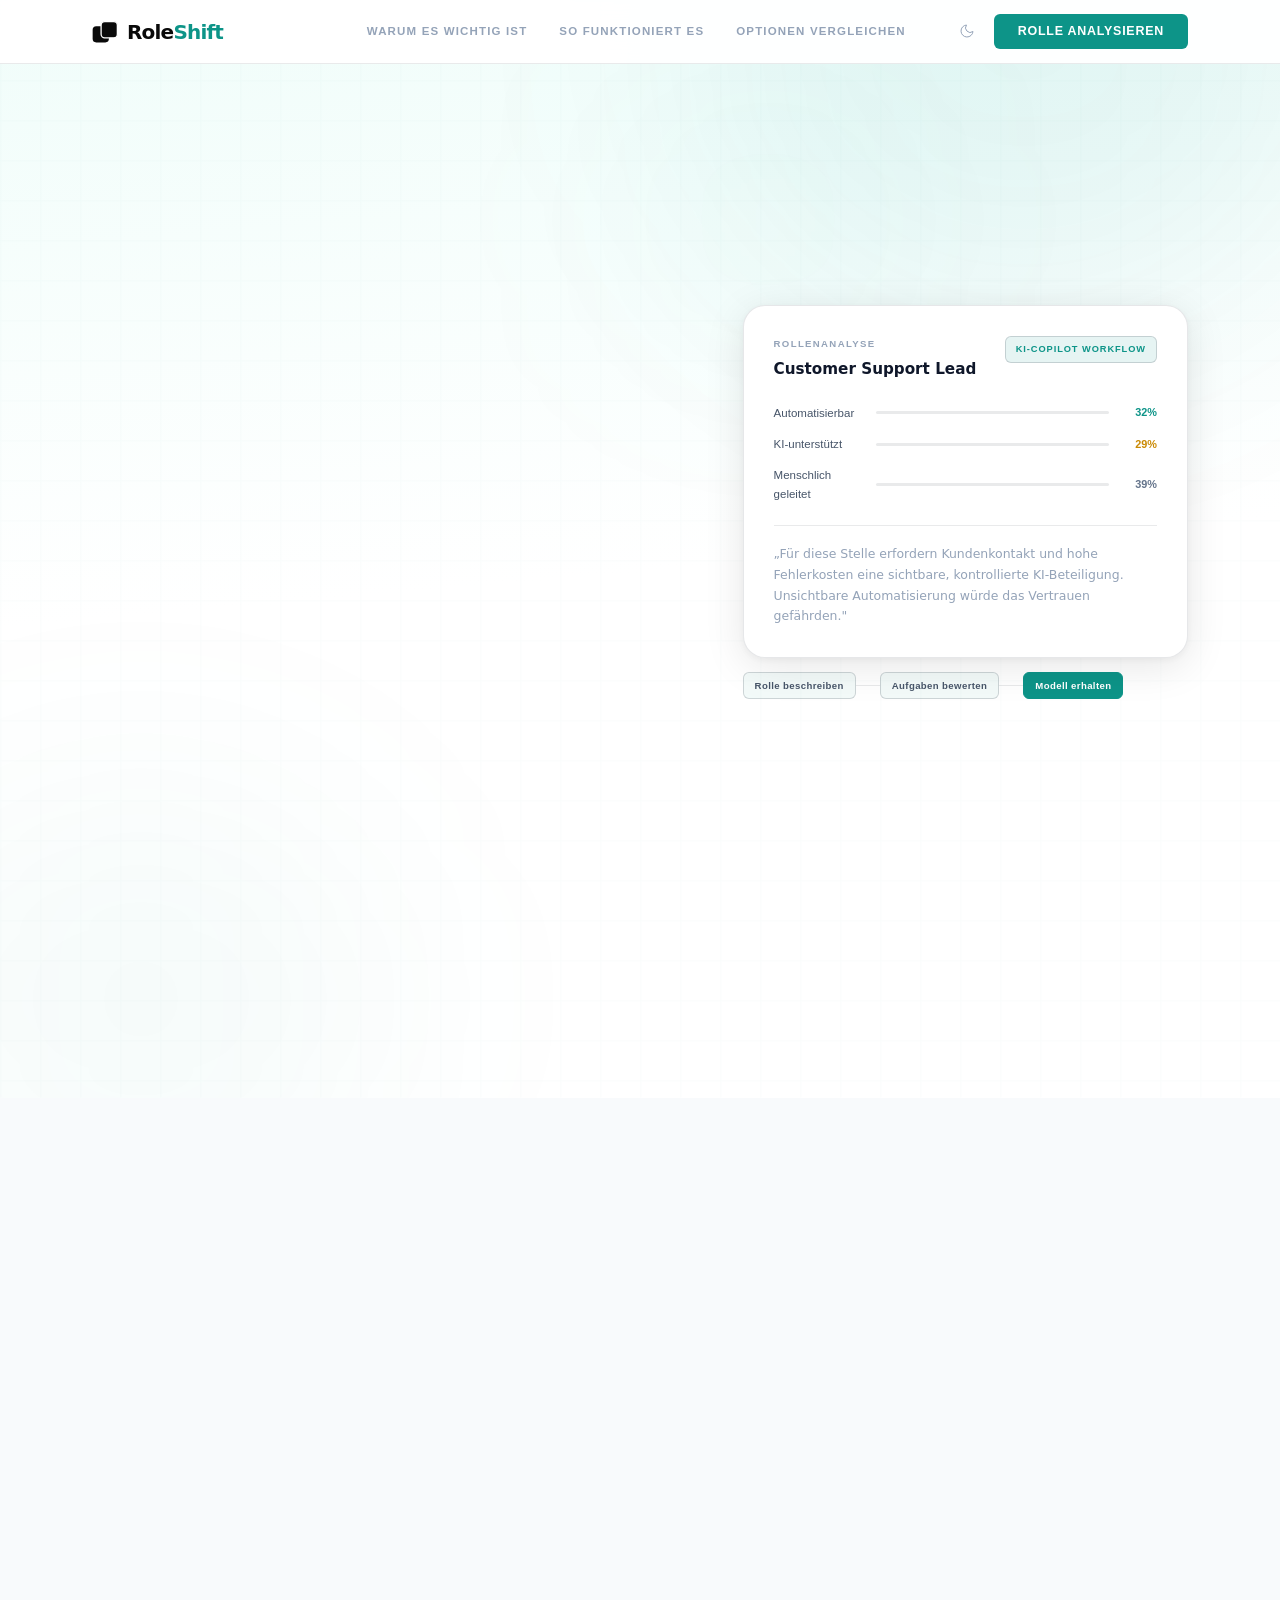
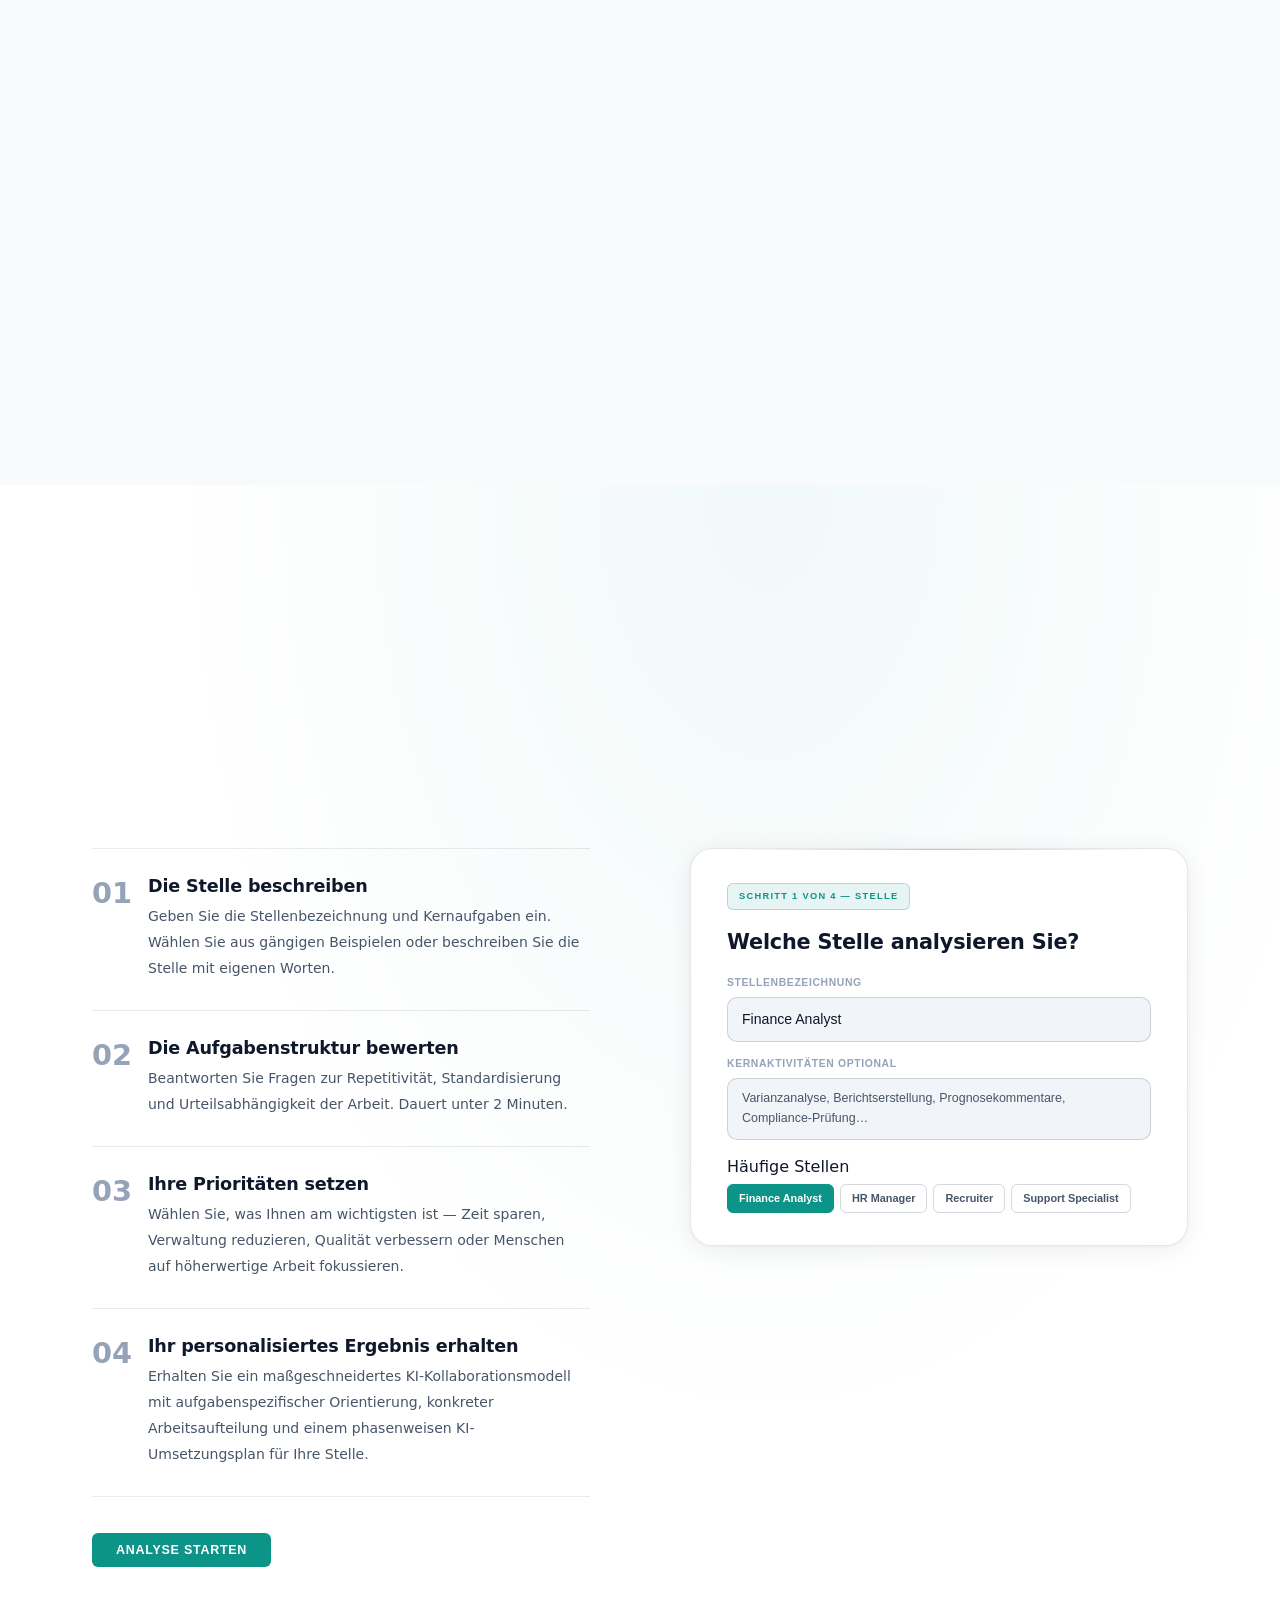
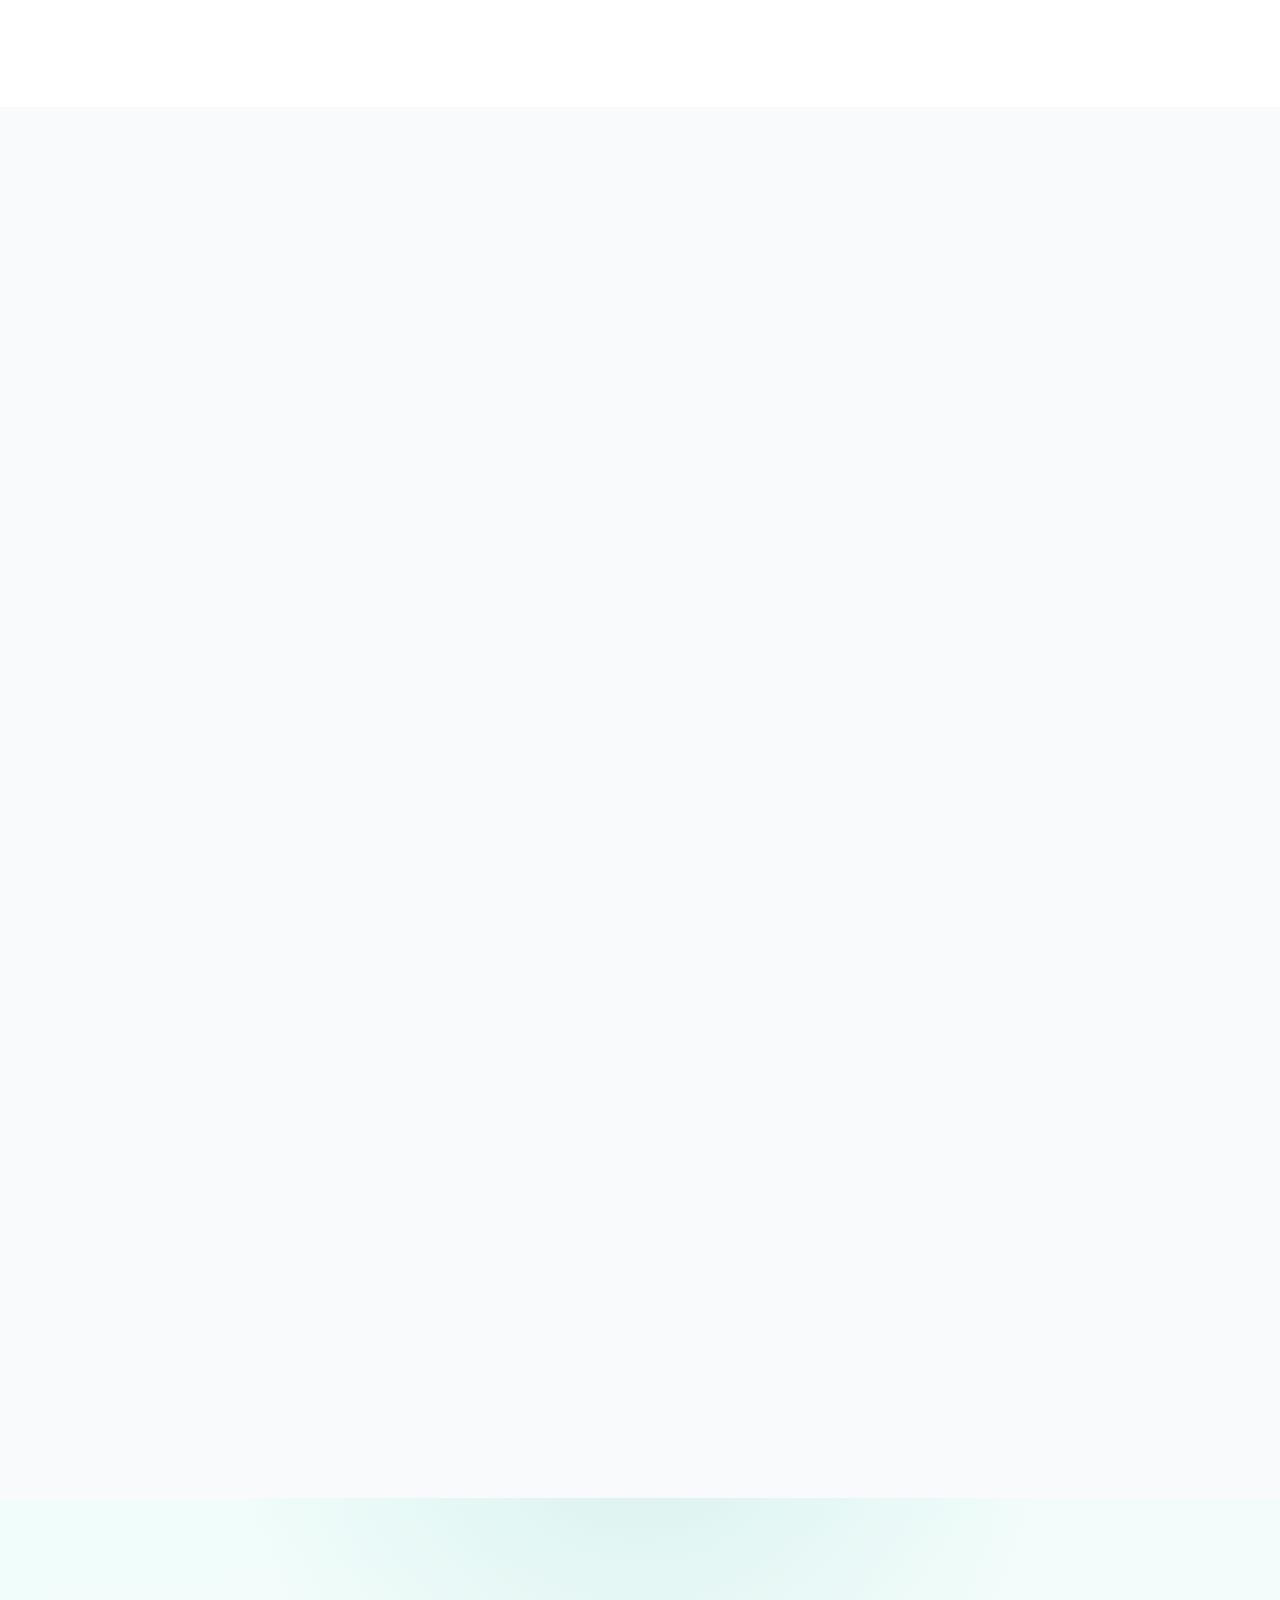
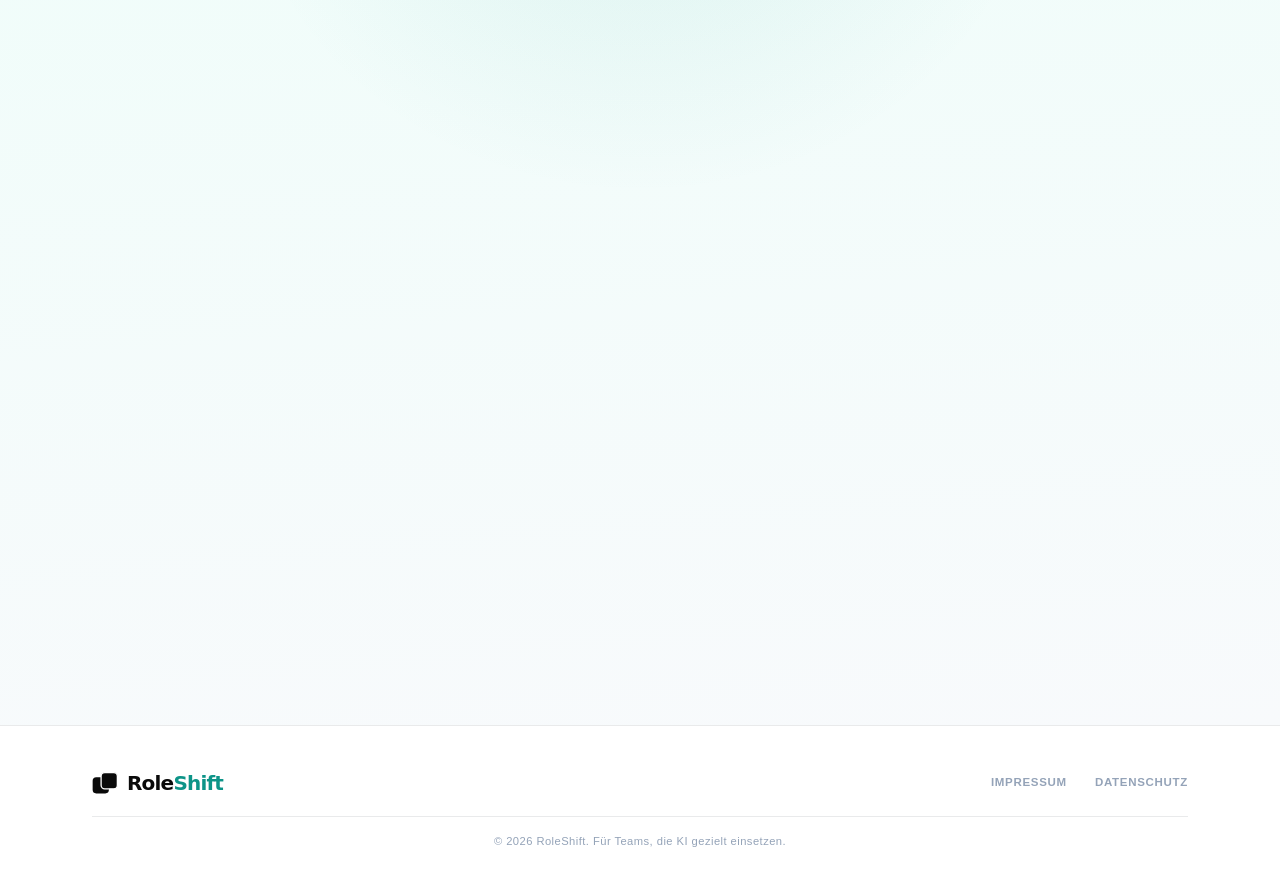
==== commit b61cb243: "fix: 5 Schritte → 4 Schritte, Texte in Schritt 1 angepasst OG-Titel, Twitter-Titel, JSON-LD und feat" ====
--- a/index.html
+++ b/index.html
@@ -68,11 +68,11 @@
           "price": "0",
           "priceCurrency": "EUR"
         },
-        "description": "RoleShift ist ein kostenloses KI-Analysetool für Führungskräfte und HR-Teams. Es analysiert jede Stelle in 5 Schritten auf KI-Potenzial und erstellt einen stellenspezifischen Mensch-KI-Kollaborationsplan mit Umsetzungsfahrplan.",
+        "description": "RoleShift ist ein kostenloses KI-Analysetool für Führungskräfte und HR-Teams. Es analysiert jede Stelle in 4 Schritten auf KI-Potenzial und erstellt einen stellenspezifischen Mensch-KI-Kollaborationsplan mit Umsetzungsfahrplan.",
         "inLanguage": "de-DE",
         "keywords": "KI-Rollenanalyse, Mensch-KI-Kollaboration, KI-Implementierung, HR KI-Tools, KI im Unternehmen, Automatisierung Stellenanalyse, KI-Integration Führungskräfte",
         "featureList": [
-          "KI-Rollenanalyse in 5 Schritten",
+          "KI-Rollenanalyse in 4 Schritten",
           "Stellenspezifischer Kollaborationsplan",
           "Phasenweiser KI-Implementierungsfahrplan",
           "Domänenspezifische KI-Tool-Empfehlungen",
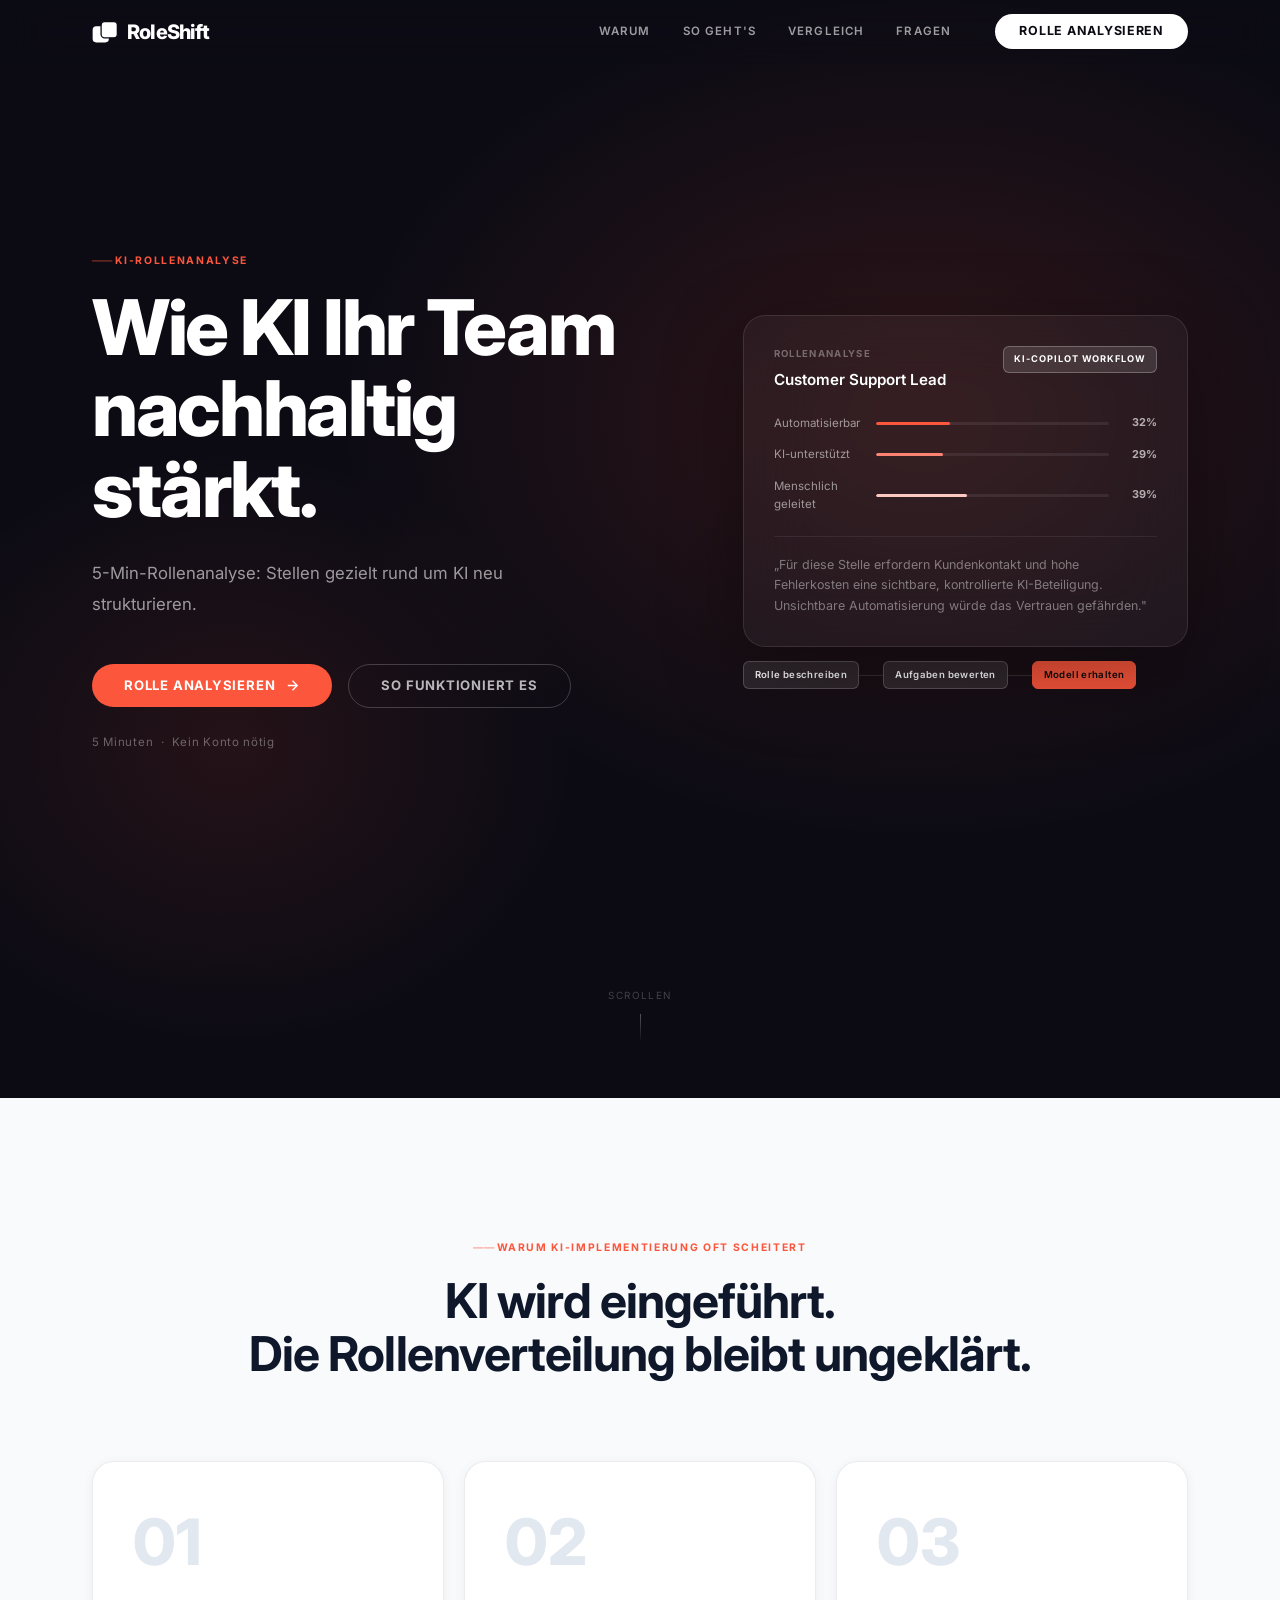
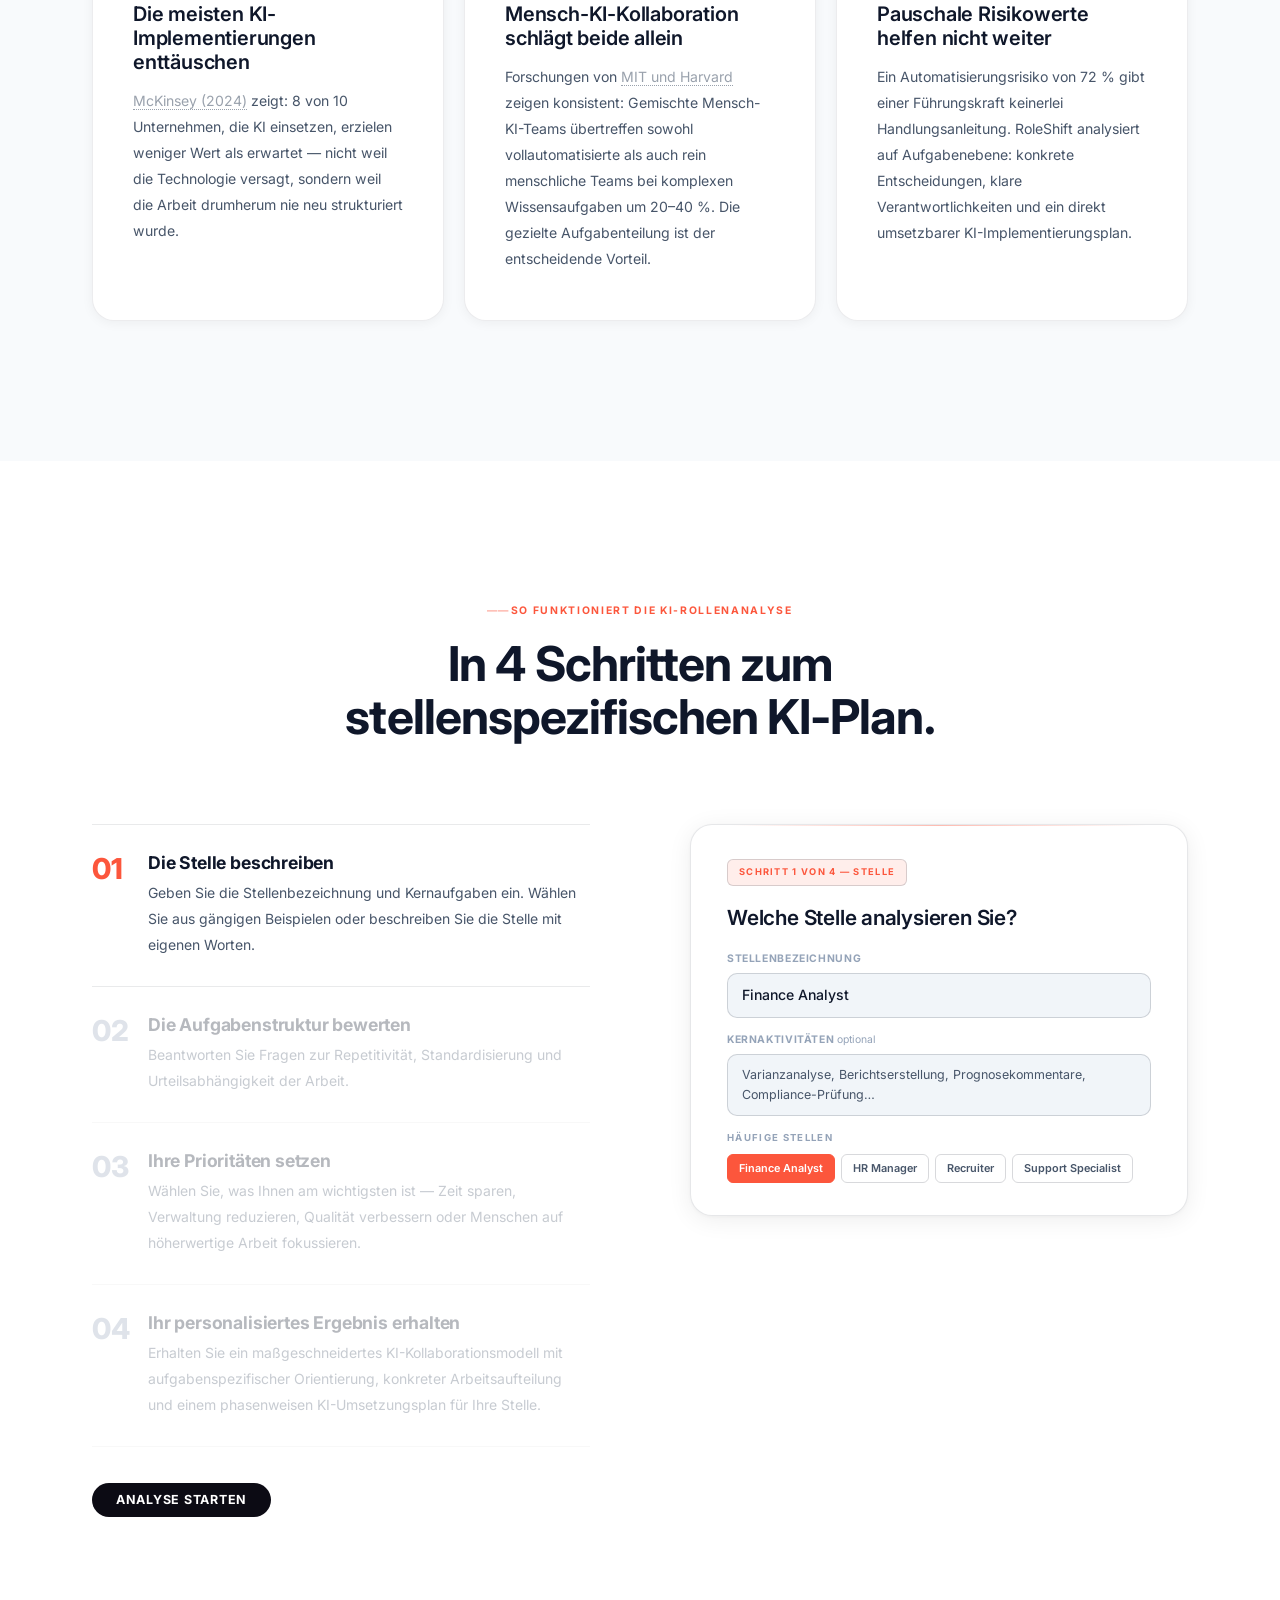
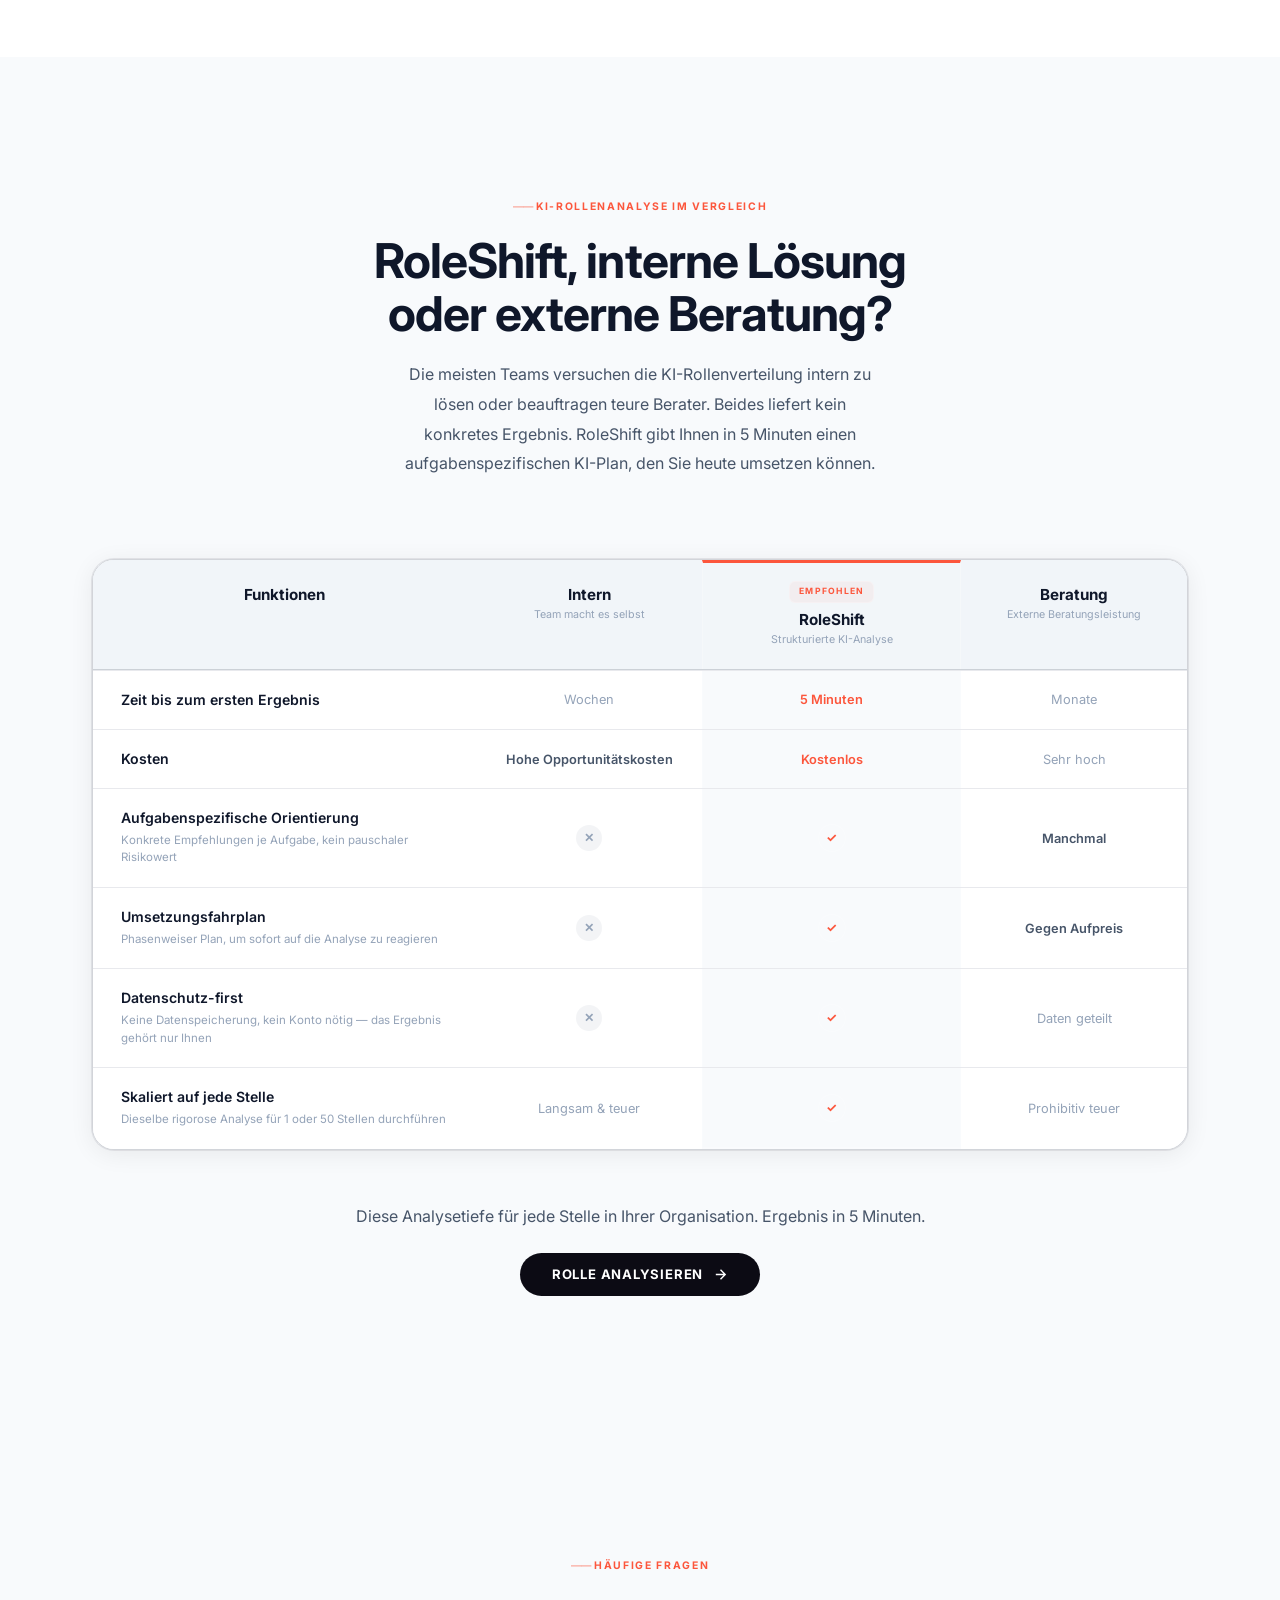
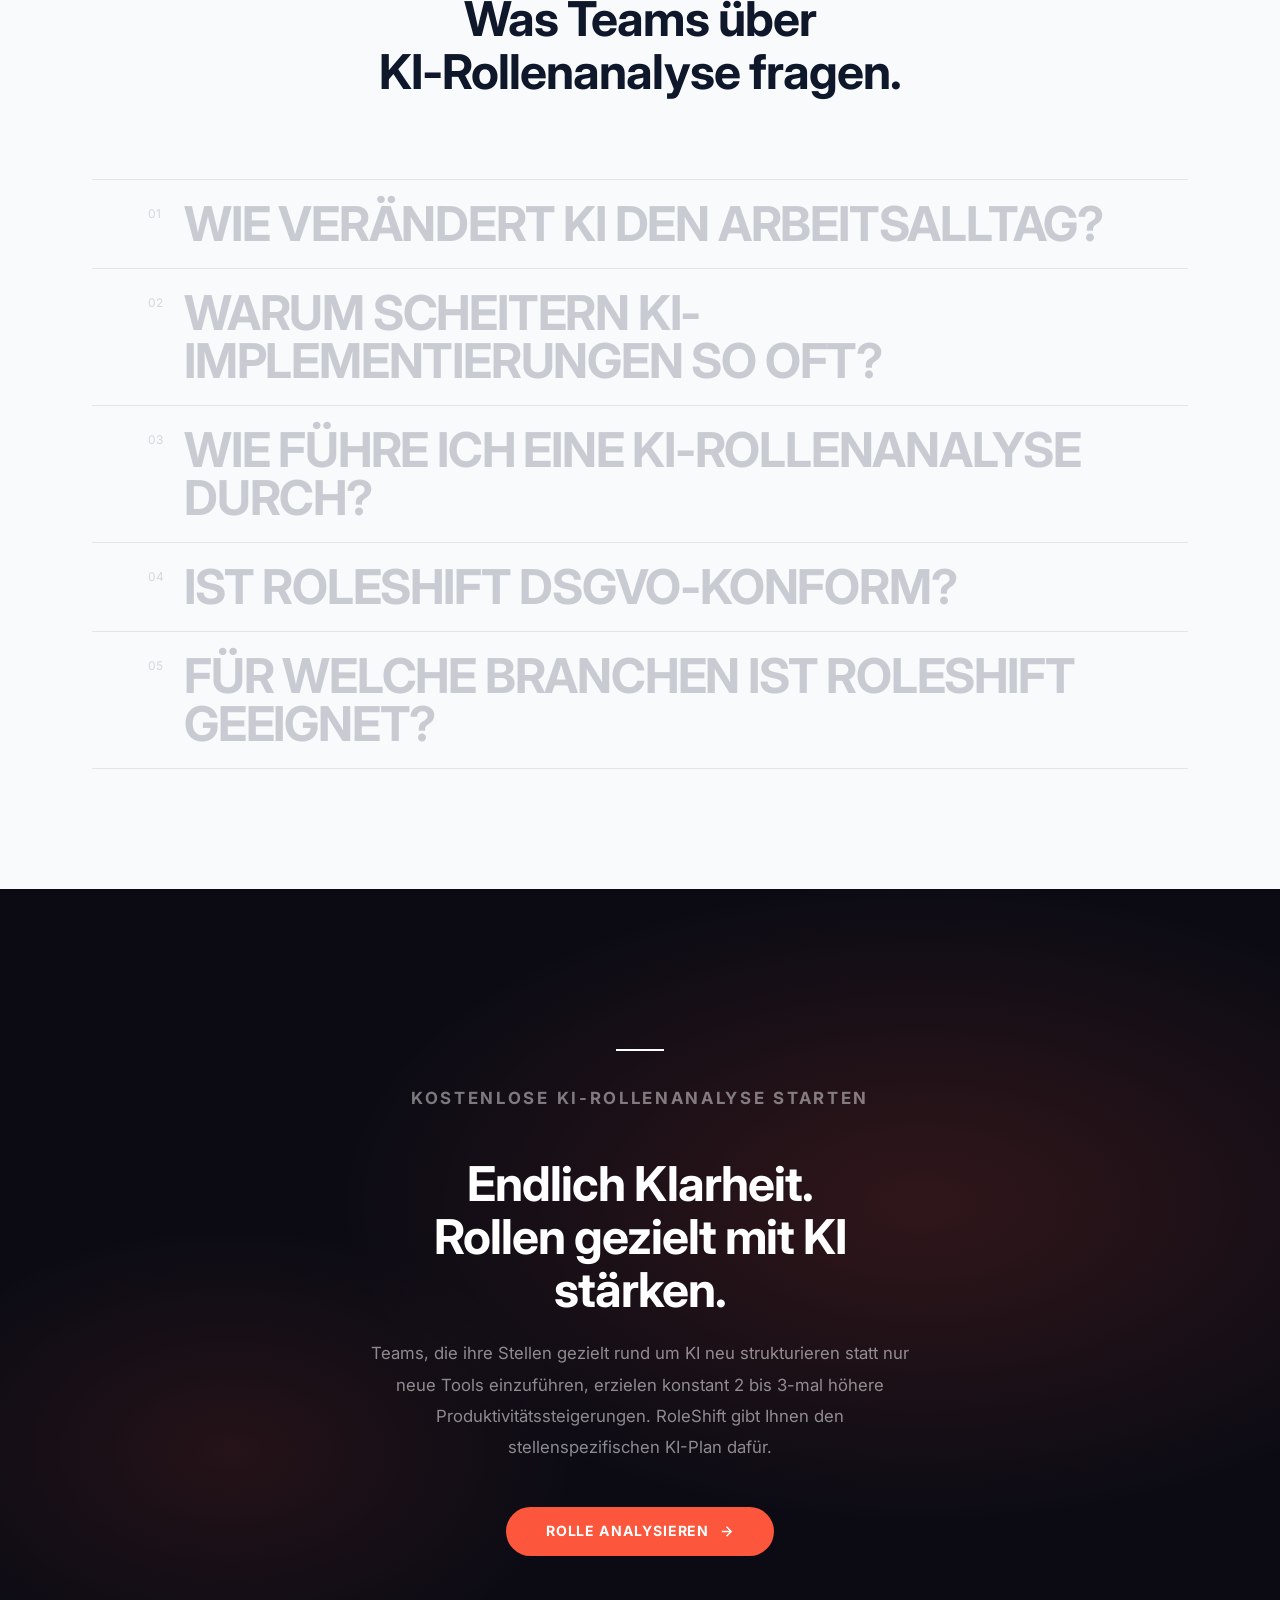
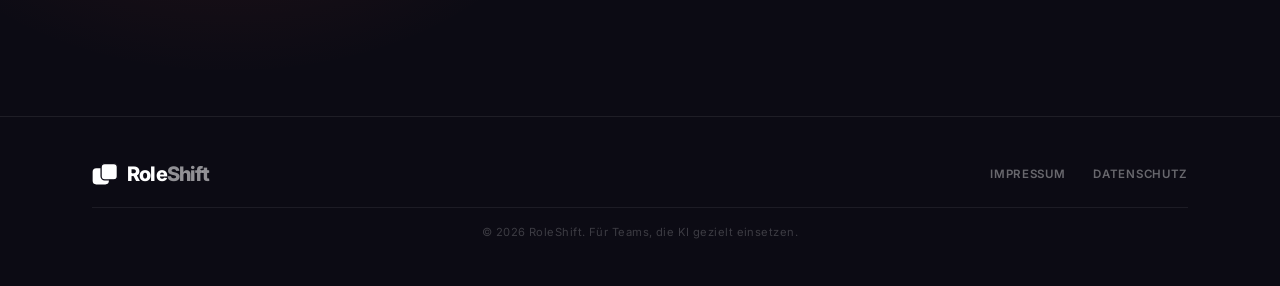
==== commit 0a313aee: "feat: Calculator-Redesign, einheitliche Rotfarbe, Ergebnisseite mit Effekten - Schritt 2: Globale 1–" ====
--- a/index.html
+++ b/index.html
@@ -4,8 +4,7 @@
   <meta charset="UTF-8" />
   <meta name="viewport" content="width=device-width, initial-scale=1.0" />
 
-  <!-- Security -->
-  <meta http-equiv="Content-Security-Policy" content="default-src 'self'; script-src 'self'; style-src 'self' https://fonts.googleapis.com; font-src https://fonts.gstatic.com; connect-src 'self'; img-src 'self' data:; frame-ancestors 'none';" />
+  <!-- Security: CSP wird ausschließlich über .htaccess gesetzt (frame-ancestors nur per Header gültig) -->
   <meta name="referrer" content="strict-origin-when-cross-origin" />
 
   <!-- Primary Meta -->
@@ -44,9 +43,9 @@
   <!-- Fonts & Styles -->
   <link rel="preconnect" href="https://fonts.googleapis.com" />
   <link rel="preconnect" href="https://fonts.gstatic.com" crossorigin />
-  <link rel="preload" href="styles.css" as="style" />
+  <link rel="preload" href="styles.css?v=7" as="style" />
   <link href="https://fonts.googleapis.com/css2?family=Inter:wght@300;400;500;600;700;800&display=swap" rel="stylesheet" />
-  <link rel="stylesheet" href="styles.css" />
+  <link rel="stylesheet" href="styles.css?v=7" />
 
   <!-- Prefetch calculator for instant navigation -->
   <link rel="prefetch" href="calculator.html" />
@@ -127,15 +126,12 @@
       <span class="logo-word">Role<span class="logo-word-grad">Shift</span></span>
     </a>
     <nav class="nav">
-      <a href="#why">Warum es wichtig ist</a>
-      <a href="#how">So funktioniert es</a>
-      <a href="#preview">Optionen vergleichen</a>
+      <a href="#why">Warum</a>
+      <a href="#how">So geht's</a>
+      <a href="#preview">Vergleich</a>
+      <a href="#faq">Fragen</a>
     </nav>
     <div class="header-actions">
-      <button class="theme-toggle" id="themeToggle" aria-label="Dark Mode umschalten">
-        <svg class="icon-sun" viewBox="0 0 24 24" fill="none" stroke="currentColor" stroke-width="1.5"><circle cx="12" cy="12" r="5"/><path d="M12 1v2M12 21v2M4.22 4.22l1.42 1.42M18.36 18.36l1.42 1.42M1 12h2M21 12h2M4.22 19.78l1.42-1.42M18.36 5.64l1.42-1.42"/></svg>
-        <svg class="icon-moon" viewBox="0 0 24 24" fill="none" stroke="currentColor" stroke-width="1.5"><path d="M21 12.79A9 9 0 1 1 11.21 3 7 7 0 0 0 21 12.79z"/></svg>
-      </button>
       <a href="calculator.html" class="btn btn-primary">Rolle analysieren</a>
     </div>
     <button class="menu-toggle" id="menuToggle" aria-label="Menü">
@@ -143,9 +139,10 @@
     </button>
   </div>
   <div class="mobile-menu" id="mobileMenu">
-    <a href="#why">Warum es wichtig ist</a>
-    <a href="#how">So funktioniert es</a>
-    <a href="#preview">Optionen vergleichen</a>
+    <a href="#why">Warum</a>
+    <a href="#how">So geht's</a>
+    <a href="#preview">Vergleich</a>
+    <a href="#faq">Fragen</a>
     <a href="calculator.html" class="btn btn-primary">Rolle analysieren</a>
   </div>
 </header>
@@ -153,34 +150,9 @@
 <!-- ① HERO -->
 <section class="hero" id="hero">
 
-  <!-- Infinite grid background -->
-  <div class="hero-grid-bg" id="heroGridBg">
-    <div class="hero-grid-blobs">
-      <div class="hero-blob hero-blob-1"></div>
-      <div class="hero-blob hero-blob-2"></div>
-      <div class="hero-blob hero-blob-3"></div>
-    </div>
-    <svg class="hero-grid-canvas" id="heroGridBase" aria-hidden="true">
-      <defs>
-        <pattern id="heroGridPatternBase" width="40" height="40" patternUnits="userSpaceOnUse">
-          <path d="M 40 0 L 0 0 0 40" fill="none" stroke="currentColor" stroke-width="1"/>
-        </pattern>
-      </defs>
-      <rect width="100%" height="100%" fill="url(#heroGridPatternBase)"/>
-    </svg>
-    <svg class="hero-grid-reveal" id="heroGridReveal" aria-hidden="true">
-      <defs>
-        <pattern id="heroGridPatternReveal" width="40" height="40" patternUnits="userSpaceOnUse">
-          <path d="M 40 0 L 0 0 0 40" fill="none" stroke="currentColor" stroke-width="1"/>
-        </pattern>
-      </defs>
-      <rect width="100%" height="100%" fill="url(#heroGridPatternReveal)"/>
-    </svg>
-  </div>
-
   <div class="container hero-layout">
     <div class="hero-text reveal">
-      <p class="eyebrow">KI-Rollenanalyse für Führungskräfte und HR-Teams</p>
+      <p class="eyebrow">KI-Rollenanalyse</p>
       <h1>Wie KI Ihr Team<br/><em>nachhaltig stärkt.</em></h1>
       <p class="hero-sub">5-Min-Rollenanalyse: Stellen gezielt rund um KI neu strukturieren.</p>
       <div class="hero-ctas">
@@ -249,12 +221,12 @@
       <div class="why-card reveal">
         <div class="why-num">01</div>
         <h3>Die meisten KI-Implementierungen enttäuschen</h3>
-        <p><a href="https://www.mckinsey.com/capabilities/quantumblack/our-insights/the-state-of-ai" target="_blank" rel="noopener noreferrer">McKinsey (2024)</a> zeigt: 8 von 10 Unternehmen, die KI einsetzen, erzielen weniger Wert als erwartet — nicht weil die Technologie versagt, sondern weil die Arbeit drumherum nie neu strukturiert wurde.</p>
+        <p><a href="https://www.mckinsey.de/capabilities/quantumblack/our-insights/the-state-of-ai-2024" target="_blank" rel="noopener" class="cite-link">McKinsey (2024)</a> zeigt: 8 von 10 Unternehmen, die KI einsetzen, erzielen weniger Wert als erwartet — nicht weil die Technologie versagt, sondern weil die Arbeit drumherum nie neu strukturiert wurde.</p>
       </div>
       <div class="why-card reveal reveal-delay-1">
         <div class="why-num">02</div>
         <h3>Mensch-KI-Kollaboration schlägt beide allein</h3>
-        <p>Forschungen von <a href="https://www.nber.org/papers/w31161" target="_blank" rel="noopener noreferrer">MIT und Harvard</a> zeigen konsistent: Gemischte Mensch-KI-Teams übertreffen sowohl vollautomatisierte als auch rein menschliche Teams bei komplexen Wissensaufgaben um 20–40 %. Die gezielte Aufgabenteilung ist der entscheidende Vorteil.</p>
+        <p>Forschungen von <a href="https://www.nber.org/papers/w31161" target="_blank" rel="noopener" class="cite-link">MIT und Harvard</a> zeigen konsistent: Gemischte Mensch-KI-Teams übertreffen sowohl vollautomatisierte als auch rein menschliche Teams bei komplexen Wissensaufgaben um 20–40 %. Die gezielte Aufgabenteilung ist der entscheidende Vorteil.</p>
       </div>
       <div class="why-card reveal reveal-delay-2">
         <div class="why-num">03</div>
@@ -286,7 +258,7 @@
           <div class="hs-num">02</div>
           <div class="hs-text">
             <h3>Die Aufgabenstruktur bewerten</h3>
-            <p>Beantworten Sie Fragen zur Repetitivität, Standardisierung und Urteilsabhängigkeit der Arbeit. Dauert unter 2 Minuten.</p>
+            <p>Beantworten Sie Fragen zur Repetitivität, Standardisierung und Urteilsabhängigkeit der Arbeit.</p>
           </div>
         </div>
         <div class="how-step" data-step="3">
@@ -552,7 +524,90 @@
   </div>
 </section>
 
-<!-- ⑤ ABSCHLUSS-CTA -->
+<!-- ⑤ FAQ -->
+<section class="section-faq" id="faq">
+  <div class="container">
+    <div class="section-intro reveal">
+      <p class="eyebrow">Häufige Fragen</p>
+      <h2>Was Teams über<br/>KI-Rollenanalyse fragen.</h2>
+    </div>
+    <div class="faq-root">
+
+      <div class="faq-item" data-state="closed">
+        <button class="faq-trigger" aria-expanded="false">
+          <div class="faq-trigger-inner">
+            <span class="faq-num">01</span>
+            <span class="faq-title">Wie verändert KI den Arbeitsalltag?</span>
+          </div>
+        </button>
+        <div class="faq-content-outer">
+          <div class="faq-content-inner">
+            <p>KI übernimmt repetitive Routineaufgaben und gibt Mitarbeitenden mehr Raum für Urteilsvermögen, Koordination und kreative Problemlösung — der Arbeitsalltag wird menschlicher, nicht maschineller.</p>
+          </div>
+        </div>
+      </div>
+
+      <div class="faq-item" data-state="closed">
+        <button class="faq-trigger" aria-expanded="false">
+          <div class="faq-trigger-inner">
+            <span class="faq-num">02</span>
+            <span class="faq-title">Warum scheitern KI-Implementierungen so oft?</span>
+          </div>
+        </button>
+        <div class="faq-content-outer">
+          <div class="faq-content-inner">
+            <p>Weil Technologie eingeführt wird, ohne die Arbeitsverteilung zwischen Mensch und KI auf Aufgabenebene zu klären — das Ergebnis sind neue Tools, aber unveränderter Arbeitsfluss.</p>
+          </div>
+        </div>
+      </div>
+
+      <div class="faq-item" data-state="closed">
+        <button class="faq-trigger" aria-expanded="false">
+          <div class="faq-trigger-inner">
+            <span class="faq-num">03</span>
+            <span class="faq-title">Wie führe ich eine KI-Rollenanalyse durch?</span>
+          </div>
+        </button>
+        <div class="faq-content-outer">
+          <div class="faq-content-inner">
+            <p>Mit RoleShift: Stellenbezeichnung und Aufgaben eingeben, Arbeitsstruktur bewerten und einen aufgabenspezifischen KI-Kollaborationsplan erhalten — kostenlos, ohne Anmeldung.</p>
+          </div>
+        </div>
+      </div>
+
+      <div class="faq-item" data-state="closed">
+        <button class="faq-trigger" aria-expanded="false">
+          <div class="faq-trigger-inner">
+            <span class="faq-num">04</span>
+            <span class="faq-title">Ist RoleShift DSGVO-konform?</span>
+          </div>
+        </button>
+        <div class="faq-content-outer">
+          <div class="faq-content-inner">
+            <p>Ja — RoleShift speichert keine personenbezogenen Daten, benötigt keine Registrierung und verarbeitet alle Eingaben anonym ohne Datenweitergabe an Dritte.</p>
+          </div>
+        </div>
+      </div>
+
+      <div class="faq-item" data-state="closed">
+        <button class="faq-trigger" aria-expanded="false">
+          <div class="faq-trigger-inner">
+            <span class="faq-num">05</span>
+            <span class="faq-title">Für welche Branchen ist RoleShift geeignet?</span>
+          </div>
+        </button>
+        <div class="faq-content-outer">
+          <div class="faq-content-inner">
+            <p>RoleShift eignet sich für alle wissensintensiven Branchen — von Finanzdienstleistungen, HR und Consulting bis hin zu Industrie, Gesundheitswesen und öffentlicher Verwaltung.</p>
+          </div>
+        </div>
+      </div>
+
+    </div>
+  </div>
+</section>
+
+<!-- ⑥ ABSCHLUSS-CTA -->
 <section class="section-cta">
   <div class="container">
     <div class="cta-block reveal">
--- a/styles.css
+++ b/styles.css
@@ -27,17 +27,17 @@
   --text-1:       #E2E8F0;
   --text-2:       #94A3B8;
   --text-3:       #475569;
-  --accent:       #14B8A6;
-  --accent-h:     #14B8A6;
-  --accent-dim:   rgba(20,184,166,.15);
-  --accent-dim2:  rgba(20,184,166,.07);
+  --accent:       #FC563C;
+  --accent-h:     #FC563C;
+  --accent-dim:   rgba(252,86,60,.15);
+  --accent-dim2:  rgba(252,86,60,.07);
   --green:        #10B981;
   --green-bg:     rgba(16,185,129,.15);
   --amber:        #F59E0B;
   --amber-bg:     rgba(245,158,11,.12);
   --red:          #F87171;
   --red-bg:       rgba(248,113,113,.12);
-  --cyan:         #14B8A6;
+  --cyan:         #FC563C;
   --purple:       #1B2A40;
   --slate:        #64748B;
 
@@ -71,17 +71,17 @@
   --text-1:       #0F172A;
   --text-2:       #475569;
   --text-3:       #94A3B8;
-  --accent:       #0D9488;
-  --accent-h:     #0F766E;
-  --accent-dim:   rgba(13,148,136,.1);
-  --accent-dim2:  rgba(13,148,136,.05);
+  --accent:       #FC563C;
+  --accent-h:     #FC563C;
+  --accent-dim:   rgba(252,86,60,.1);
+  --accent-dim2:  rgba(252,86,60,.05);
   --green:        #059669;
-  --green-bg:     rgba(5,150,105,.1);
+  --green-bg:     rgba(252,86,60,.1);
   --amber:        #D97706;
   --amber-bg:     rgba(217,119,6,.1);
   --red:          #DC2626;
   --red-bg:       rgba(220,38,38,.1);
-  --cyan:         #0F766E;
+  --cyan:         #FC563C;
   --purple:       #F1F5F9;
   --slate:        #64748B;
   --sh-sm:  0 1px 3px rgba(0,0,0,.06), 0 1px 2px rgba(0,0,0,.03);
@@ -129,6 +129,14 @@
 h4 { font-size: 0.9rem; letter-spacing: 0.02em; }
 p  { color: var(--text-2); line-height: 1.85; font-size: 0.95rem; }
 
+.cite-link {
+  color: inherit;
+  border-bottom: 1px dotted currentColor;
+  opacity: 0.55;
+  transition: opacity .15s;
+}
+.cite-link:hover { opacity: 1; }
+
 em {
   font-style: normal;
   color: var(--accent);
@@ -163,7 +171,7 @@
 .btn {
   display: inline-flex; align-items: center; gap: 10px;
   padding: 11px 24px;
-  border-radius: var(--r-sm);
+  border-radius: 999px;
   font-family: 'Inter', sans-serif;
   font-size: 0.78rem;
   font-weight: 700;
@@ -183,13 +191,40 @@
 .btn-primary:hover {
   background: var(--accent-h);
   transform: translateY(-1px);
-  box-shadow: 0 6px 20px rgba(13,148,136,.3);
+  box-shadow: 0 6px 20px rgba(252,86,60,.3);
+}
+[data-theme="light"] .btn-primary {
+  background: #FC563C;
+  color: #ffffff;
+}
+[data-theme="light"] .header .btn-primary {
+  background: #0C0B14;
+  color: white;
+}
+[data-theme="light"] .header .btn-primary:hover {
+  background: #1a1a2e;
+  box-shadow: 0 4px 16px rgba(0,0,0,.25);
 }
 [data-theme="light"] .btn-primary:hover {
-  box-shadow: 0 6px 20px rgba(13,148,136,.25);
+  box-shadow: 0 6px 20px rgba(252,86,60,.3);
+}
+[data-theme="light"] .how-cta,
+[data-theme="light"] .section-compare .btn-primary {
+  background: #0C0B14;
+  color: white;
+}
+[data-theme="light"] .how-cta:hover,
+[data-theme="light"] .section-compare .btn-primary:hover {
+  background: #1a1a2e;
+  box-shadow: 0 4px 16px rgba(0,0,0,.25);
 }
 .btn-primary:active { transform: translateY(0); }
 .btn-primary:disabled { opacity: .35; cursor: not-allowed; transform: none !important; box-shadow: none !important; }
+
+.btn-hero-cta { background: #ffffff !important; color: #0a0a0a !important; }
+.btn-hero-cta:hover { background: rgba(255,255,255,.88) !important; box-shadow: 0 6px 20px rgba(0,0,0,.18) !important; }
+[data-theme="light"] .btn-hero-cta { background: #ffffff !important; color: #0a0a0a !important; }
+[data-theme="light"] .btn-hero-cta:hover { background: rgba(255,255,255,.88) !important; box-shadow: 0 6px 20px rgba(0,0,0,.18) !important; }
 
 .btn-ghost {
   color: var(--text-2);
@@ -210,12 +245,35 @@
   transition: border-color .3s, box-shadow .3s;
 }
 [data-theme="light"] .header {
+  background: transparent;
+  border-bottom-color: transparent;
+}
+[data-theme="light"] .header.scrolled {
   background: rgba(255,255,255,.95);
   border-bottom: 1px solid var(--border);
-}
-[data-theme="light"] .header.scrolled {
   box-shadow: 0 2px 16px rgba(0,0,0,.07);
 }
+[data-theme="light"] .header:not(.scrolled) .nav a          { color: rgba(255,255,255,.6); }
+[data-theme="light"] .header:not(.scrolled) .nav a:hover    { color: white; }
+[data-theme="light"] .header:not(.scrolled) .logo-word      { color: white; }
+[data-theme="light"] .header:not(.scrolled) .logo-word-grad { color: white; -webkit-text-fill-color: white; }
+[data-theme="light"] .header:not(.scrolled) .logo-icon-sq       { fill: white; }
+[data-theme="light"] .header:not(.scrolled) .logo-icon-front-sq { fill: white; stroke: #0C0B14; }
+[data-theme="light"] .header:not(.scrolled) .theme-toggle        { color: rgba(255,255,255,.5); }
+[data-theme="light"] .header:not(.scrolled) .menu-toggle span    { background: rgba(255,255,255,.85); }
+[data-theme="light"] .header.scrolled .menu-toggle span          { background: var(--text-2); }
+[data-theme="light"] .header:not(.scrolled) .btn-primary { background: white; color: #0C0B14; }
+[data-theme="light"] .header:not(.scrolled) .btn-primary:hover { background: rgba(255,255,255,.88); transform: translateY(-1px); box-shadow: none; }
+[data-theme="light"] .header:not(.scrolled) .mobile-menu {
+  background: #0C0B14;
+  border-bottom-color: rgba(255,255,255,.08);
+}
+[data-theme="light"] .header:not(.scrolled) .mobile-menu a {
+  color: rgba(255,255,255,.55);
+  border-bottom-color: rgba(255,255,255,.08);
+}
+[data-theme="light"] .header:not(.scrolled) .mobile-menu a:hover { color: white; }
+[data-theme="light"] .header:not(.scrolled) .mobile-menu .btn-primary { background: #ffffff; color: #0C0B14; }
 .header.scrolled { border-color: var(--border); }
 .header-inner { display: flex; align-items: center; height: 100%; gap: 28px; }
 @media (max-width: 768px) {
@@ -245,14 +303,14 @@
   line-height: 1;
 }
 .logo-word-grad {
-  color: #0D9488;
+  color: #FC563C;
   background: none;
   -webkit-background-clip: unset;
-  -webkit-text-fill-color: #0D9488;
+  -webkit-text-fill-color: #FC563C;
   background-clip: unset;
 }
 [data-theme="light"] .logo-word      { color: #0a0a0a; }
-[data-theme="light"] .logo-word-grad { color: #0D9488; -webkit-text-fill-color: #0D9488; }
+[data-theme="light"] .logo-word-grad { color: #0a0a0a; -webkit-text-fill-color: #0a0a0a; }
 
 /* --- NAV -------------------------------- */
 .nav { display: flex; gap: 0; margin-left: auto; }
@@ -321,8 +379,7 @@
   opacity: 0.05; color: var(--text-3);
 }
 [data-theme="light"] .hero-grid-canvas {
-  opacity: 0.04;
-  color: var(--accent);
+  display: none;
 }
 .hero-grid-reveal {
   position: absolute; inset: 0; width: 100%; height: 100%;
@@ -353,13 +410,13 @@
 .hero-blob-1 {
   right: -5%; top: -20%;
   width: 50%; height: 50%;
-  background: rgba(20,184,166,.14);
+  background: rgba(252,86,60,.14);
   animation: blobDrift1 14s ease-in-out infinite;
 }
 .hero-blob-2 {
   right: 30%; top: 10%;
   width: 20%; height: 20%;
-  background: rgba(13,148,136,.2);
+  background: rgba(252,86,60,.2);
   animation: blobDrift2 10s ease-in-out infinite;
 }
 .hero-blob-3 {
@@ -371,9 +428,9 @@
 @media (prefers-reduced-motion: reduce) {
   .hero-blob-1, .hero-blob-2, .hero-blob-3 { animation: none; }
 }
-[data-theme="light"] .hero-blob-1 { background: rgba(13,148,136,.07); }
-[data-theme="light"] .hero-blob-2 { background: rgba(20,184,166,.05); }
-[data-theme="light"] .hero-blob-3 { background: rgba(13,148,136,.04); }
+[data-theme="light"] .hero-blob-1 { background: rgba(255,255,255,.14); }
+[data-theme="light"] .hero-blob-2 { background: rgba(255,255,255,.08); }
+[data-theme="light"] .hero-blob-3 { background: rgba(255,255,255,.06); }
 
 .hero > .container,
 .hero > .hero-scroll-hint { position: relative; z-index: 1; }
@@ -443,6 +500,12 @@
 }
 
 /* Hero visual card */
+.hero-visual .hv-card {
+  transition: transform .5s cubic-bezier(.23,1,.32,1);
+}
+.hero-visual .hv-card:hover {
+  transform: translateY(-5px);
+}
 .hero-visual {
   position: relative;
   opacity: 0;
@@ -453,7 +516,7 @@
   backdrop-filter: blur(32px); -webkit-backdrop-filter: blur(32px);
   border: 1px solid var(--border-2);
   border-radius: var(--r-xl); padding: 30px;
-  box-shadow: var(--sh-lg), 0 0 0 1px rgba(20,184,166,.08) inset;
+  box-shadow: var(--sh-lg), 0 0 0 1px rgba(252,86,60,.08) inset;
 }
 [data-theme="light"] .hv-card {
   background: #FFFFFF;
@@ -482,14 +545,14 @@
 .hv-bar-row > span:first-child { font-size: 0.72rem; color: var(--text-2); font-family: 'Inter', sans-serif; }
 .hv-track { height: 3px; background: var(--border); border-radius: 999px; overflow: hidden; }
 .hv-fill { height: 100%; border-radius: 999px; width: 0; transition: width 1.3s var(--ease); }
-.hv-fill-auto   { background: #0D9488; box-shadow: 0 0 8px rgba(13,148,136,.5); }
-.hv-fill-ai     { background: #CA8A04; box-shadow: 0 0 8px rgba(202,138,4,.4); }
-.hv-fill-human  { background: #64748B; box-shadow: 0 0 8px rgba(100,116,139,.3); }
-.hv-fill-review { background: var(--amber); }
+.hv-fill-auto   { background: #FC563C; box-shadow: 0 0 8px rgba(252,86,60,.5); }
+.hv-fill-ai     { background: #fc8272; box-shadow: 0 0 6px rgba(252,86,60,.3); }
+.hv-fill-human  { background: #fdc8bf; }
+.hv-fill-review { background: var(--accent); }
 .hv-pct { font-size: 0.68rem; font-weight: 700; color: var(--text-3); text-align: right; font-family: 'Inter', sans-serif; }
-.pct-auto-h { color: #0D9488; }
-.pct-ai-h   { color: #CA8A04; }
-.pct-human-h{ color: #64748B; }
+.pct-auto-h  { color: var(--text-3); }
+.pct-ai-h    { color: var(--text-3); }
+.pct-human-h { color: var(--text-3); }
 .hv-divider { height: 1px; background: var(--border); margin: 18px 0; }
 .hv-model {
   display: flex; align-items: center; gap: 10px;
@@ -521,8 +584,8 @@
 .section-why {
   padding: 140px 0;
   background:
-    radial-gradient(ellipse at 15% 60%, rgba(13,148,136,.07) 0%, transparent 55%),
-    radial-gradient(ellipse at 85% 30%, rgba(20,184,166,.05) 0%, transparent 50%),
+    radial-gradient(ellipse at 15% 60%, rgba(252,86,60,.07) 0%, transparent 55%),
+    radial-gradient(ellipse at 85% 30%, rgba(252,86,60,.05) 0%, transparent 50%),
     var(--bg);
   position: relative;
 }
@@ -546,11 +609,11 @@
   background: rgba(12, 22, 36, 0.72);
   backdrop-filter: blur(20px);
   -webkit-backdrop-filter: blur(20px);
-  border: 1px solid rgba(13, 148, 136, 0.14);
+  border: 1px solid rgba(115, 145, 201, 0.14);
   border-radius: var(--r-xl);
   position: relative; overflow: hidden;
   transition: background .3s, box-shadow .3s, border-color .3s;
-  box-shadow: 0 0 30px rgba(13, 148, 136, 0.04), 0 4px 24px rgba(0, 0, 0, 0.35);
+  box-shadow: 0 0 30px rgba(115, 145, 201, 0.04), 0 4px 24px rgba(0, 0, 0, 0.35);
 }
 [data-theme="light"] .why-card {
   background: #FFFFFF;
@@ -580,8 +643,8 @@
 }
 .why-card:hover {
   background: rgba(18, 32, 52, 0.85);
-  border-color: rgba(13, 148, 136, 0.28);
-  box-shadow: 0 0 50px rgba(13, 148, 136, 0.1), 0 4px 24px rgba(0, 0, 0, 0.4);
+  border-color: rgba(115, 145, 201, 0.28);
+  box-shadow: 0 0 50px rgba(115, 145, 201, 0.1), 0 4px 24px rgba(0, 0, 0, 0.4);
 }
 [data-theme="light"] .why-card:hover { background: #FFFFFF; }
 .why-card:hover::before { transform: scaleX(1); }
@@ -608,17 +671,13 @@
    ========================================= */
 .section-how {
   padding: 140px 0;
-  background:
-    radial-gradient(ellipse at 70% 10%, rgba(13,148,136,.08) 0%, transparent 50%),
-    radial-gradient(ellipse at 20% 80%, rgba(20,184,166,.05) 0%, transparent 45%),
-    var(--surface);
+  background: var(--surface);
   position: relative;
 }
 [data-theme="light"] .section-how { background: var(--bg); }
 
 .section-how::before {
   content: ''; position: absolute; inset: 0;
-  background: radial-gradient(ellipse at 60% 0%, rgba(13,148,136,.06) 0%, transparent 55%);
   pointer-events: none;
 }
 
@@ -651,9 +710,9 @@
   background: rgba(12, 22, 36, 0.78);
   backdrop-filter: blur(24px);
   -webkit-backdrop-filter: blur(24px);
-  border: 1px solid rgba(13, 148, 136, 0.16);
+  border: 1px solid rgba(115, 145, 201, 0.16);
   border-radius: var(--r-xl); padding: 32px 36px;
-  box-shadow: 0 0 40px rgba(13, 148, 136, 0.06), 0 4px 24px rgba(0, 0, 0, 0.45);
+  box-shadow: 0 0 40px rgba(115, 145, 201, 0.06), 0 4px 24px rgba(0, 0, 0, 0.45);
   position: relative;
   transition: opacity .35s var(--ease), transform .35s var(--ease), box-shadow .3s;
 }
@@ -705,7 +764,7 @@
   padding: 10px 20px;
   background: var(--green-bg);
   color: var(--green);
-  border: 1px solid rgba(5,150,105,.28);
+  border: 1px solid rgba(255,255,255,.28);
   border-radius: var(--r);
   cursor: default;
   pointer-events: none;
@@ -863,9 +922,9 @@
   background: var(--surface);
 }
 .ct-col-head.is-rs {
-  background: rgba(13,148,136,.06);
-  border-left: 1px solid rgba(13,148,136,.2);
-  border-right: 1px solid rgba(13,148,136,.2);
+  background: rgba(252,86,60,.06);
+  border-left: 1px solid rgba(252,86,60,.2);
+  border-right: 1px solid rgba(252,86,60,.2);
   border-top: 3px solid var(--cyan);
   padding-top: 18px;
 }
@@ -873,7 +932,7 @@
   font-family: 'Inter', sans-serif;
   font-size: 0.54rem; font-weight: 700; letter-spacing: 0.14em; text-transform: uppercase;
   color: var(--cyan); background: var(--accent-dim2);
-  border: 1px solid rgba(13,148,136,.25);
+  border: 1px solid rgba(252,86,60,.25);
   padding: 3px 9px; border-radius: var(--r-sm); margin-bottom: 5px;
   display: inline-block;
 }
@@ -908,12 +967,12 @@
 }
 [data-theme="light"] .ct-cell:not(.is-rs) { background: #FFFFFF; }
 .ct-cell.is-rs {
-  background: rgba(13,148,136,.04);
-  border-left: 1px solid rgba(13,148,136,.18);
-  border-right: 1px solid rgba(13,148,136,.18);
+  background: rgba(252,86,60,.04);
+  border-left: 1px solid rgba(252,86,60,.18);
+  border-right: 1px solid rgba(252,86,60,.18);
 }
 .ct-grid-row.is-last .ct-cell.is-rs {
-  border-bottom: 2px solid rgba(13,148,136,.3);
+  border-bottom: 2px solid rgba(252,86,60,.3);
 }
 
 /* Values */
@@ -932,7 +991,7 @@
 }
 .ct-yes {
   background: var(--accent-dim2); color: var(--cyan);
-  box-shadow: 0 0 0 1px rgba(13,148,136,.2);
+  box-shadow: 0 0 0 1px rgba(252,86,60,.2);
 }
 .ct-yes::before { content: '✓'; }
 .ct-no  { background: rgba(100,116,139,.08); color: var(--text-3); }
@@ -943,16 +1002,16 @@
 [data-theme="light"] .ct-head-empty,
 [data-theme="light"] .ct-col-head:not(.is-rs) { background: var(--surface); }
 [data-theme="light"] .ct-col-head.is-rs {
-  background: rgba(13,148,136,.05);
-  border-left-color: rgba(13,148,136,.22);
-  border-right-color: rgba(13,148,136,.22);
+  background: rgba(255,255,255,.05);
+  border-left-color: rgba(255,255,255,.22);
+  border-right-color: rgba(255,255,255,.22);
   border-top-color: var(--cyan);
 }
-[data-theme="light"] .ct-rs-badge { color: var(--cyan); background: var(--accent-dim2); border-color: rgba(13,148,136,.25); }
+[data-theme="light"] .ct-rs-badge { color: var(--cyan); background: var(--accent-dim2); border-color: rgba(255,255,255,.25); }
 [data-theme="light"] .ct-grid-row { border-top-color: rgba(15,23,42,.07); }
-[data-theme="light"] .ct-cell.is-rs { background: rgba(13,148,136,.04); border-left-color: rgba(13,148,136,.18); border-right-color: rgba(13,148,136,.18); }
-[data-theme="light"] .ct-grid-row.is-last .ct-cell.is-rs { border-bottom-color: rgba(13,148,136,.35); }
-[data-theme="light"] .ct-yes { background: rgba(13,148,136,.1); color: var(--cyan); box-shadow: 0 0 0 1px rgba(13,148,136,.2); }
+[data-theme="light"] .ct-cell.is-rs { background: rgba(255,255,255,.04); border-left-color: rgba(255,255,255,.18); border-right-color: rgba(255,255,255,.18); }
+[data-theme="light"] .ct-grid-row.is-last .ct-cell.is-rs { border-bottom-color: rgba(255,255,255,.35); }
+[data-theme="light"] .ct-yes { background: rgba(255,255,255,.1); color: var(--cyan); box-shadow: 0 0 0 1px rgba(255,255,255,.2); }
 
 /* Responsive comparison */
 @media (max-width: 720px) {
@@ -974,17 +1033,17 @@
   .ct-cell.is-rs {
     flex: 0 0 92px;
     min-width: 0;
-    border-left: 1px solid rgba(5,150,105,.35);
+    border-left: 1px solid rgba(255,255,255,.35);
     border-right: none;
-    background: rgba(5,150,105,.055);
+    background: rgba(255,255,255,.055);
     padding: 16px 14px;
   }
   .ct-val { font-size: 0.75rem; }
 }
 @media (max-width: 720px) {
   [data-theme="light"] .ct-cell.is-rs {
-    border-left-color: rgba(5,150,105,.3);
-    background: rgba(5,150,105,.05);
+    border-left-color: rgba(255,255,255,.3);
+    background: rgba(255,255,255,.05);
   }
 }
 
@@ -1006,8 +1065,8 @@
 .result-bar-meta { display: flex; justify-content: space-between; align-items: baseline; margin-bottom: 6px; font-size: 0.78rem; font-family: 'Inter', sans-serif; }
 .result-bar-label { color: var(--text-2); }
 .result-bar-pct { font-weight: 700; font-size: 0.78rem; }
-.pct-auto   { color: #0D9488; }
-.pct-ai     { color: #14B8A6; }
+.pct-auto   { color: #FC563C; }
+.pct-ai     { color: #FC563C; }
 .pct-human  { color: #94A3B8; }
 .pct-review { color: var(--amber); }
 .result-track { height: 3px; background: var(--border); border-radius: 999px; overflow: hidden; }
@@ -1133,7 +1192,7 @@
   position: relative; overflow: hidden;
 }
 [data-theme="light"] .section-cta {
-  background: linear-gradient(175deg, #F0FDFA 0%, #F8FAFC 100%);
+  background: #0C0B14;
 }
 
 .section-cta::before {
@@ -1193,7 +1252,7 @@
 
 @media (max-width: 800px) {
   .hero-layout     { grid-template-columns: 1fr; gap: 44px; min-height: unset; padding-bottom: 60px; }
-  .hero-visual     { order: 1; }
+  .hero-visual     { display: none; }
   .hero            { padding-top: calc(var(--hh) + 40px); }
   .why-cards       { grid-template-columns: 1fr; gap: 1px; }
   [data-theme="light"] .why-cards { gap: 14px; }
@@ -1237,3 +1296,90 @@
   .faq-title       { font-size: 1.4rem; }
   .faq-num         { margin-top: 4px; }
 }
+
+/* =========================================
+   LIGHT MODE — HERO DARK + ROLLENANALYSE PANEL + CTA DARK
+   (übernommen von roleshift2-Design)
+   ========================================= */
+
+/* Hero: identisch mit CTA-Sektion */
+[data-theme="light"] .hero { background: #0C0B14; }
+[data-theme="light"] .hero::before {
+  content: '';
+  position: absolute; inset: 0; z-index: 0;
+  pointer-events: none;
+  background:
+    radial-gradient(ellipse 65% 55% at 72% 38%, rgba(252,86,60,.15) 0%, transparent 70%),
+    radial-gradient(ellipse 45% 45% at 18% 68%, rgba(252,86,60,.10) 0%, transparent 60%);
+}
+[data-theme="light"] .hero-grid-canvas { display: none; }
+[data-theme="light"] .hero-grid-reveal { display: none; }
+
+/* Hero-Text auf dunklem Hintergrund lesbar machen */
+[data-theme="light"] .hero-text h1 { color: white; }
+[data-theme="light"] .hero-text .eyebrow { color: #FC563C; }
+[data-theme="light"] .hero-text em { color: #ffffff; -webkit-text-fill-color: #ffffff; }
+[data-theme="light"] .hero-sub { color: rgba(255,255,255,.58); }
+[data-theme="light"] .hero-trust { color: rgba(255,255,255,.35); }
+[data-theme="light"] .hero-scroll-hint { color: rgba(255,255,255,.22); }
+[data-theme="light"] .scroll-arrow { background: linear-gradient(to bottom, rgba(255,255,255,.3), transparent 80%); }
+
+/* Ghost-Button im Hero */
+[data-theme="light"] .hero .btn-ghost { color: rgba(255,255,255,.7); border-color: rgba(255,255,255,.2); }
+[data-theme="light"] .hero .btn-ghost:hover { color: white; border-color: rgba(255,255,255,.45); background: rgba(255,255,255,.06); }
+
+/* Rollenanalyse-Panel im Hero: wie roleshift2 vis-card (nur im Hero) */
+[data-theme="light"] .hero .hv-card {
+  background: rgba(255,255,255,.04);
+  border-color: rgba(255,255,255,.10);
+  box-shadow: 0 24px 80px rgba(0,0,0,.4);
+}
+[data-theme="light"] .hero .hv-card .hv-card-label { color: rgba(255,255,255,.35); }
+[data-theme="light"] .hero .hv-card .hv-role-name  { color: white; }
+[data-theme="light"] .hero .hv-model-pill { background: rgba(255,255,255,.12); border-color: rgba(255,255,255,.25); color: #ffffff; }
+[data-theme="light"] .hero .hv-bar-row > span:first-child { color: rgba(255,255,255,.55); }
+[data-theme="light"] .hero .hv-track { background: rgba(255,255,255,.08); }
+[data-theme="light"] .hero .hv-pct { color: rgba(255,255,255,.65); }
+[data-theme="light"] .hero .hv-divider { background: rgba(255,255,255,.07); }
+[data-theme="light"] .hero .hv-summary { color: rgba(255,255,255,.42); }
+
+/* Bar-Farben in light mode: global (Hero + How-Sektion) */
+[data-theme="light"] .hv-fill-auto   { background: #FC563C; box-shadow: 0 0 8px rgba(252,86,60,.5); }
+[data-theme="light"] .hv-fill-ai     { background: #fc8272; box-shadow: none; }
+[data-theme="light"] .hv-fill-human  { background: #fdc8bf; box-shadow: none; }
+[data-theme="light"] .pct-auto-h     { color: var(--text-3); }
+[data-theme="light"] .pct-ai-h       { color: var(--text-3); }
+[data-theme="light"] .pct-human-h    { color: var(--text-3); }
+
+/* Flow-Nodes im Hero-Panel */
+[data-theme="light"] .hero .hv-node        { color: rgba(255,255,255,.35); background: rgba(255,255,255,.06); border-color: rgba(255,255,255,.08); }
+[data-theme="light"] .hero .hv-node-done   { color: #ffffff; background: rgba(255,255,255,.1); border-color: rgba(255,255,255,.2); }
+[data-theme="light"] .hero .hv-node-active { color: #0a0a0a; background: #FC563C; border-color: #FC563C; }
+[data-theme="light"] .hero .hv-line        { background: rgba(255,255,255,.12); }
+
+/* CTA-Sektion: dunkler Hintergrund mit Coral-Blobs wie roleshift2 */
+[data-theme="light"] .section-cta::before {
+  background:
+    radial-gradient(ellipse 65% 55% at 72% 38%, rgba(252,86,60,.15) 0%, transparent 70%),
+    radial-gradient(ellipse 45% 45% at 18% 68%, rgba(252,86,60,.10) 0%, transparent 60%);
+  top: 0; left: 0; width: 100%; height: 100%;
+  transform: none; border-radius: 0;
+}
+[data-theme="light"] .section-cta h2      { color: white; }
+[data-theme="light"] .section-cta p       { color: rgba(255,255,255,.52); }
+[data-theme="light"] .section-cta .eyebrow-light { color: rgba(255,255,255,.45); }
+[data-theme="light"] .section-cta .eyebrow::before { content: ''; }
+[data-theme="light"] .cta-rule            { background: #ffffff; }
+
+/* Footer: schwarz wie roleshift2 */
+[data-theme="light"] .footer {
+  background: #0C0B14;
+  border-top-color: rgba(255,255,255,.08);
+}
+[data-theme="light"] .footer .logo-icon-sq       { fill: white; }
+[data-theme="light"] .footer .logo-icon-front-sq { fill: white; stroke: #0C0B14; }
+[data-theme="light"] .footer .logo-word           { color: white; }
+[data-theme="light"] .footer .logo-word-grad      { color: rgba(255,255,255,.55); -webkit-text-fill-color: rgba(255,255,255,.55); }
+[data-theme="light"] .footer-links a             { color: rgba(255,255,255,.38); }
+[data-theme="light"] .footer-links a:hover       { color: rgba(255,255,255,.72); }
+[data-theme="light"] .footer-copy                { color: rgba(255,255,255,.2); border-top-color: rgba(255,255,255,.07); }
--- a/styles.css
+++ b/styles.css
@@ -27,17 +27,17 @@
   --text-1:       #E2E8F0;
   --text-2:       #94A3B8;
   --text-3:       #475569;
-  --accent:       #14B8A6;
-  --accent-h:     #14B8A6;
-  --accent-dim:   rgba(20,184,166,.15);
-  --accent-dim2:  rgba(20,184,166,.07);
+  --accent:       #FC563C;
+  --accent-h:     #FC563C;
+  --accent-dim:   rgba(252,86,60,.15);
+  --accent-dim2:  rgba(252,86,60,.07);
   --green:        #10B981;
   --green-bg:     rgba(16,185,129,.15);
   --amber:        #F59E0B;
   --amber-bg:     rgba(245,158,11,.12);
   --red:          #F87171;
   --red-bg:       rgba(248,113,113,.12);
-  --cyan:         #14B8A6;
+  --cyan:         #FC563C;
   --purple:       #1B2A40;
   --slate:        #64748B;
 
@@ -71,17 +71,17 @@
   --text-1:       #0F172A;
   --text-2:       #475569;
   --text-3:       #94A3B8;
-  --accent:       #0D9488;
-  --accent-h:     #0F766E;
-  --accent-dim:   rgba(13,148,136,.1);
-  --accent-dim2:  rgba(13,148,136,.05);
+  --accent:       #FC563C;
+  --accent-h:     #FC563C;
+  --accent-dim:   rgba(252,86,60,.1);
+  --accent-dim2:  rgba(252,86,60,.05);
   --green:        #059669;
-  --green-bg:     rgba(5,150,105,.1);
+  --green-bg:     rgba(252,86,60,.1);
   --amber:        #D97706;
   --amber-bg:     rgba(217,119,6,.1);
   --red:          #DC2626;
   --red-bg:       rgba(220,38,38,.1);
-  --cyan:         #0F766E;
+  --cyan:         #FC563C;
   --purple:       #F1F5F9;
   --slate:        #64748B;
   --sh-sm:  0 1px 3px rgba(0,0,0,.06), 0 1px 2px rgba(0,0,0,.03);
@@ -129,6 +129,14 @@
 h4 { font-size: 0.9rem; letter-spacing: 0.02em; }
 p  { color: var(--text-2); line-height: 1.85; font-size: 0.95rem; }
 
+.cite-link {
+  color: inherit;
+  border-bottom: 1px dotted currentColor;
+  opacity: 0.55;
+  transition: opacity .15s;
+}
+.cite-link:hover { opacity: 1; }
+
 em {
   font-style: normal;
   color: var(--accent);
@@ -163,7 +171,7 @@
 .btn {
   display: inline-flex; align-items: center; gap: 10px;
   padding: 11px 24px;
-  border-radius: var(--r-sm);
+  border-radius: 999px;
   font-family: 'Inter', sans-serif;
   font-size: 0.78rem;
   font-weight: 700;
@@ -183,13 +191,40 @@
 .btn-primary:hover {
   background: var(--accent-h);
   transform: translateY(-1px);
-  box-shadow: 0 6px 20px rgba(13,148,136,.3);
+  box-shadow: 0 6px 20px rgba(252,86,60,.3);
+}
+[data-theme="light"] .btn-primary {
+  background: #FC563C;
+  color: #ffffff;
+}
+[data-theme="light"] .header .btn-primary {
+  background: #0C0B14;
+  color: white;
+}
+[data-theme="light"] .header .btn-primary:hover {
+  background: #1a1a2e;
+  box-shadow: 0 4px 16px rgba(0,0,0,.25);
 }
 [data-theme="light"] .btn-primary:hover {
-  box-shadow: 0 6px 20px rgba(13,148,136,.25);
+  box-shadow: 0 6px 20px rgba(252,86,60,.3);
+}
+[data-theme="light"] .how-cta,
+[data-theme="light"] .section-compare .btn-primary {
+  background: #0C0B14;
+  color: white;
+}
+[data-theme="light"] .how-cta:hover,
+[data-theme="light"] .section-compare .btn-primary:hover {
+  background: #1a1a2e;
+  box-shadow: 0 4px 16px rgba(0,0,0,.25);
 }
 .btn-primary:active { transform: translateY(0); }
 .btn-primary:disabled { opacity: .35; cursor: not-allowed; transform: none !important; box-shadow: none !important; }
+
+.btn-hero-cta { background: #ffffff !important; color: #0a0a0a !important; }
+.btn-hero-cta:hover { background: rgba(255,255,255,.88) !important; box-shadow: 0 6px 20px rgba(0,0,0,.18) !important; }
+[data-theme="light"] .btn-hero-cta { background: #ffffff !important; color: #0a0a0a !important; }
+[data-theme="light"] .btn-hero-cta:hover { background: rgba(255,255,255,.88) !important; box-shadow: 0 6px 20px rgba(0,0,0,.18) !important; }
 
 .btn-ghost {
   color: var(--text-2);
@@ -210,12 +245,35 @@
   transition: border-color .3s, box-shadow .3s;
 }
 [data-theme="light"] .header {
+  background: transparent;
+  border-bottom-color: transparent;
+}
+[data-theme="light"] .header.scrolled {
   background: rgba(255,255,255,.95);
   border-bottom: 1px solid var(--border);
-}
-[data-theme="light"] .header.scrolled {
   box-shadow: 0 2px 16px rgba(0,0,0,.07);
 }
+[data-theme="light"] .header:not(.scrolled) .nav a          { color: rgba(255,255,255,.6); }
+[data-theme="light"] .header:not(.scrolled) .nav a:hover    { color: white; }
+[data-theme="light"] .header:not(.scrolled) .logo-word      { color: white; }
+[data-theme="light"] .header:not(.scrolled) .logo-word-grad { color: white; -webkit-text-fill-color: white; }
+[data-theme="light"] .header:not(.scrolled) .logo-icon-sq       { fill: white; }
+[data-theme="light"] .header:not(.scrolled) .logo-icon-front-sq { fill: white; stroke: #0C0B14; }
+[data-theme="light"] .header:not(.scrolled) .theme-toggle        { color: rgba(255,255,255,.5); }
+[data-theme="light"] .header:not(.scrolled) .menu-toggle span    { background: rgba(255,255,255,.85); }
+[data-theme="light"] .header.scrolled .menu-toggle span          { background: var(--text-2); }
+[data-theme="light"] .header:not(.scrolled) .btn-primary { background: white; color: #0C0B14; }
+[data-theme="light"] .header:not(.scrolled) .btn-primary:hover { background: rgba(255,255,255,.88); transform: translateY(-1px); box-shadow: none; }
+[data-theme="light"] .header:not(.scrolled) .mobile-menu {
+  background: #0C0B14;
+  border-bottom-color: rgba(255,255,255,.08);
+}
+[data-theme="light"] .header:not(.scrolled) .mobile-menu a {
+  color: rgba(255,255,255,.55);
+  border-bottom-color: rgba(255,255,255,.08);
+}
+[data-theme="light"] .header:not(.scrolled) .mobile-menu a:hover { color: white; }
+[data-theme="light"] .header:not(.scrolled) .mobile-menu .btn-primary { background: #ffffff; color: #0C0B14; }
 .header.scrolled { border-color: var(--border); }
 .header-inner { display: flex; align-items: center; height: 100%; gap: 28px; }
 @media (max-width: 768px) {
@@ -245,14 +303,14 @@
   line-height: 1;
 }
 .logo-word-grad {
-  color: #0D9488;
+  color: #FC563C;
   background: none;
   -webkit-background-clip: unset;
-  -webkit-text-fill-color: #0D9488;
+  -webkit-text-fill-color: #FC563C;
   background-clip: unset;
 }
 [data-theme="light"] .logo-word      { color: #0a0a0a; }
-[data-theme="light"] .logo-word-grad { color: #0D9488; -webkit-text-fill-color: #0D9488; }
+[data-theme="light"] .logo-word-grad { color: #0a0a0a; -webkit-text-fill-color: #0a0a0a; }
 
 /* --- NAV -------------------------------- */
 .nav { display: flex; gap: 0; margin-left: auto; }
@@ -321,8 +379,7 @@
   opacity: 0.05; color: var(--text-3);
 }
 [data-theme="light"] .hero-grid-canvas {
-  opacity: 0.04;
-  color: var(--accent);
+  display: none;
 }
 .hero-grid-reveal {
   position: absolute; inset: 0; width: 100%; height: 100%;
@@ -353,13 +410,13 @@
 .hero-blob-1 {
   right: -5%; top: -20%;
   width: 50%; height: 50%;
-  background: rgba(20,184,166,.14);
+  background: rgba(252,86,60,.14);
   animation: blobDrift1 14s ease-in-out infinite;
 }
 .hero-blob-2 {
   right: 30%; top: 10%;
   width: 20%; height: 20%;
-  background: rgba(13,148,136,.2);
+  background: rgba(252,86,60,.2);
   animation: blobDrift2 10s ease-in-out infinite;
 }
 .hero-blob-3 {
@@ -371,9 +428,9 @@
 @media (prefers-reduced-motion: reduce) {
   .hero-blob-1, .hero-blob-2, .hero-blob-3 { animation: none; }
 }
-[data-theme="light"] .hero-blob-1 { background: rgba(13,148,136,.07); }
-[data-theme="light"] .hero-blob-2 { background: rgba(20,184,166,.05); }
-[data-theme="light"] .hero-blob-3 { background: rgba(13,148,136,.04); }
+[data-theme="light"] .hero-blob-1 { background: rgba(255,255,255,.14); }
+[data-theme="light"] .hero-blob-2 { background: rgba(255,255,255,.08); }
+[data-theme="light"] .hero-blob-3 { background: rgba(255,255,255,.06); }
 
 .hero > .container,
 .hero > .hero-scroll-hint { position: relative; z-index: 1; }
@@ -443,6 +500,12 @@
 }
 
 /* Hero visual card */
+.hero-visual .hv-card {
+  transition: transform .5s cubic-bezier(.23,1,.32,1);
+}
+.hero-visual .hv-card:hover {
+  transform: translateY(-5px);
+}
 .hero-visual {
   position: relative;
   opacity: 0;
@@ -453,7 +516,7 @@
   backdrop-filter: blur(32px); -webkit-backdrop-filter: blur(32px);
   border: 1px solid var(--border-2);
   border-radius: var(--r-xl); padding: 30px;
-  box-shadow: var(--sh-lg), 0 0 0 1px rgba(20,184,166,.08) inset;
+  box-shadow: var(--sh-lg), 0 0 0 1px rgba(252,86,60,.08) inset;
 }
 [data-theme="light"] .hv-card {
   background: #FFFFFF;
@@ -482,14 +545,14 @@
 .hv-bar-row > span:first-child { font-size: 0.72rem; color: var(--text-2); font-family: 'Inter', sans-serif; }
 .hv-track { height: 3px; background: var(--border); border-radius: 999px; overflow: hidden; }
 .hv-fill { height: 100%; border-radius: 999px; width: 0; transition: width 1.3s var(--ease); }
-.hv-fill-auto   { background: #0D9488; box-shadow: 0 0 8px rgba(13,148,136,.5); }
-.hv-fill-ai     { background: #CA8A04; box-shadow: 0 0 8px rgba(202,138,4,.4); }
-.hv-fill-human  { background: #64748B; box-shadow: 0 0 8px rgba(100,116,139,.3); }
-.hv-fill-review { background: var(--amber); }
+.hv-fill-auto   { background: #FC563C; box-shadow: 0 0 8px rgba(252,86,60,.5); }
+.hv-fill-ai     { background: #fc8272; box-shadow: 0 0 6px rgba(252,86,60,.3); }
+.hv-fill-human  { background: #fdc8bf; }
+.hv-fill-review { background: var(--accent); }
 .hv-pct { font-size: 0.68rem; font-weight: 700; color: var(--text-3); text-align: right; font-family: 'Inter', sans-serif; }
-.pct-auto-h { color: #0D9488; }
-.pct-ai-h   { color: #CA8A04; }
-.pct-human-h{ color: #64748B; }
+.pct-auto-h  { color: var(--text-3); }
+.pct-ai-h    { color: var(--text-3); }
+.pct-human-h { color: var(--text-3); }
 .hv-divider { height: 1px; background: var(--border); margin: 18px 0; }
 .hv-model {
   display: flex; align-items: center; gap: 10px;
@@ -521,8 +584,8 @@
 .section-why {
   padding: 140px 0;
   background:
-    radial-gradient(ellipse at 15% 60%, rgba(13,148,136,.07) 0%, transparent 55%),
-    radial-gradient(ellipse at 85% 30%, rgba(20,184,166,.05) 0%, transparent 50%),
+    radial-gradient(ellipse at 15% 60%, rgba(252,86,60,.07) 0%, transparent 55%),
+    radial-gradient(ellipse at 85% 30%, rgba(252,86,60,.05) 0%, transparent 50%),
     var(--bg);
   position: relative;
 }
@@ -546,11 +609,11 @@
   background: rgba(12, 22, 36, 0.72);
   backdrop-filter: blur(20px);
   -webkit-backdrop-filter: blur(20px);
-  border: 1px solid rgba(13, 148, 136, 0.14);
+  border: 1px solid rgba(115, 145, 201, 0.14);
   border-radius: var(--r-xl);
   position: relative; overflow: hidden;
   transition: background .3s, box-shadow .3s, border-color .3s;
-  box-shadow: 0 0 30px rgba(13, 148, 136, 0.04), 0 4px 24px rgba(0, 0, 0, 0.35);
+  box-shadow: 0 0 30px rgba(115, 145, 201, 0.04), 0 4px 24px rgba(0, 0, 0, 0.35);
 }
 [data-theme="light"] .why-card {
   background: #FFFFFF;
@@ -580,8 +643,8 @@
 }
 .why-card:hover {
   background: rgba(18, 32, 52, 0.85);
-  border-color: rgba(13, 148, 136, 0.28);
-  box-shadow: 0 0 50px rgba(13, 148, 136, 0.1), 0 4px 24px rgba(0, 0, 0, 0.4);
+  border-color: rgba(115, 145, 201, 0.28);
+  box-shadow: 0 0 50px rgba(115, 145, 201, 0.1), 0 4px 24px rgba(0, 0, 0, 0.4);
 }
 [data-theme="light"] .why-card:hover { background: #FFFFFF; }
 .why-card:hover::before { transform: scaleX(1); }
@@ -608,17 +671,13 @@
    ========================================= */
 .section-how {
   padding: 140px 0;
-  background:
-    radial-gradient(ellipse at 70% 10%, rgba(13,148,136,.08) 0%, transparent 50%),
-    radial-gradient(ellipse at 20% 80%, rgba(20,184,166,.05) 0%, transparent 45%),
-    var(--surface);
+  background: var(--surface);
   position: relative;
 }
 [data-theme="light"] .section-how { background: var(--bg); }
 
 .section-how::before {
   content: ''; position: absolute; inset: 0;
-  background: radial-gradient(ellipse at 60% 0%, rgba(13,148,136,.06) 0%, transparent 55%);
   pointer-events: none;
 }
 
@@ -651,9 +710,9 @@
   background: rgba(12, 22, 36, 0.78);
   backdrop-filter: blur(24px);
   -webkit-backdrop-filter: blur(24px);
-  border: 1px solid rgba(13, 148, 136, 0.16);
+  border: 1px solid rgba(115, 145, 201, 0.16);
   border-radius: var(--r-xl); padding: 32px 36px;
-  box-shadow: 0 0 40px rgba(13, 148, 136, 0.06), 0 4px 24px rgba(0, 0, 0, 0.45);
+  box-shadow: 0 0 40px rgba(115, 145, 201, 0.06), 0 4px 24px rgba(0, 0, 0, 0.45);
   position: relative;
   transition: opacity .35s var(--ease), transform .35s var(--ease), box-shadow .3s;
 }
@@ -705,7 +764,7 @@
   padding: 10px 20px;
   background: var(--green-bg);
   color: var(--green);
-  border: 1px solid rgba(5,150,105,.28);
+  border: 1px solid rgba(255,255,255,.28);
   border-radius: var(--r);
   cursor: default;
   pointer-events: none;
@@ -863,9 +922,9 @@
   background: var(--surface);
 }
 .ct-col-head.is-rs {
-  background: rgba(13,148,136,.06);
-  border-left: 1px solid rgba(13,148,136,.2);
-  border-right: 1px solid rgba(13,148,136,.2);
+  background: rgba(252,86,60,.06);
+  border-left: 1px solid rgba(252,86,60,.2);
+  border-right: 1px solid rgba(252,86,60,.2);
   border-top: 3px solid var(--cyan);
   padding-top: 18px;
 }
@@ -873,7 +932,7 @@
   font-family: 'Inter', sans-serif;
   font-size: 0.54rem; font-weight: 700; letter-spacing: 0.14em; text-transform: uppercase;
   color: var(--cyan); background: var(--accent-dim2);
-  border: 1px solid rgba(13,148,136,.25);
+  border: 1px solid rgba(252,86,60,.25);
   padding: 3px 9px; border-radius: var(--r-sm); margin-bottom: 5px;
   display: inline-block;
 }
@@ -908,12 +967,12 @@
 }
 [data-theme="light"] .ct-cell:not(.is-rs) { background: #FFFFFF; }
 .ct-cell.is-rs {
-  background: rgba(13,148,136,.04);
-  border-left: 1px solid rgba(13,148,136,.18);
-  border-right: 1px solid rgba(13,148,136,.18);
+  background: rgba(252,86,60,.04);
+  border-left: 1px solid rgba(252,86,60,.18);
+  border-right: 1px solid rgba(252,86,60,.18);
 }
 .ct-grid-row.is-last .ct-cell.is-rs {
-  border-bottom: 2px solid rgba(13,148,136,.3);
+  border-bottom: 2px solid rgba(252,86,60,.3);
 }
 
 /* Values */
@@ -932,7 +991,7 @@
 }
 .ct-yes {
   background: var(--accent-dim2); color: var(--cyan);
-  box-shadow: 0 0 0 1px rgba(13,148,136,.2);
+  box-shadow: 0 0 0 1px rgba(252,86,60,.2);
 }
 .ct-yes::before { content: '✓'; }
 .ct-no  { background: rgba(100,116,139,.08); color: var(--text-3); }
@@ -943,16 +1002,16 @@
 [data-theme="light"] .ct-head-empty,
 [data-theme="light"] .ct-col-head:not(.is-rs) { background: var(--surface); }
 [data-theme="light"] .ct-col-head.is-rs {
-  background: rgba(13,148,136,.05);
-  border-left-color: rgba(13,148,136,.22);
-  border-right-color: rgba(13,148,136,.22);
+  background: rgba(255,255,255,.05);
+  border-left-color: rgba(255,255,255,.22);
+  border-right-color: rgba(255,255,255,.22);
   border-top-color: var(--cyan);
 }
-[data-theme="light"] .ct-rs-badge { color: var(--cyan); background: var(--accent-dim2); border-color: rgba(13,148,136,.25); }
+[data-theme="light"] .ct-rs-badge { color: var(--cyan); background: var(--accent-dim2); border-color: rgba(255,255,255,.25); }
 [data-theme="light"] .ct-grid-row { border-top-color: rgba(15,23,42,.07); }
-[data-theme="light"] .ct-cell.is-rs { background: rgba(13,148,136,.04); border-left-color: rgba(13,148,136,.18); border-right-color: rgba(13,148,136,.18); }
-[data-theme="light"] .ct-grid-row.is-last .ct-cell.is-rs { border-bottom-color: rgba(13,148,136,.35); }
-[data-theme="light"] .ct-yes { background: rgba(13,148,136,.1); color: var(--cyan); box-shadow: 0 0 0 1px rgba(13,148,136,.2); }
+[data-theme="light"] .ct-cell.is-rs { background: rgba(255,255,255,.04); border-left-color: rgba(255,255,255,.18); border-right-color: rgba(255,255,255,.18); }
+[data-theme="light"] .ct-grid-row.is-last .ct-cell.is-rs { border-bottom-color: rgba(255,255,255,.35); }
+[data-theme="light"] .ct-yes { background: rgba(255,255,255,.1); color: var(--cyan); box-shadow: 0 0 0 1px rgba(255,255,255,.2); }
 
 /* Responsive comparison */
 @media (max-width: 720px) {
@@ -974,17 +1033,17 @@
   .ct-cell.is-rs {
     flex: 0 0 92px;
     min-width: 0;
-    border-left: 1px solid rgba(5,150,105,.35);
+    border-left: 1px solid rgba(255,255,255,.35);
     border-right: none;
-    background: rgba(5,150,105,.055);
+    background: rgba(255,255,255,.055);
     padding: 16px 14px;
   }
   .ct-val { font-size: 0.75rem; }
 }
 @media (max-width: 720px) {
   [data-theme="light"] .ct-cell.is-rs {
-    border-left-color: rgba(5,150,105,.3);
-    background: rgba(5,150,105,.05);
+    border-left-color: rgba(255,255,255,.3);
+    background: rgba(255,255,255,.05);
   }
 }
 
@@ -1006,8 +1065,8 @@
 .result-bar-meta { display: flex; justify-content: space-between; align-items: baseline; margin-bottom: 6px; font-size: 0.78rem; font-family: 'Inter', sans-serif; }
 .result-bar-label { color: var(--text-2); }
 .result-bar-pct { font-weight: 700; font-size: 0.78rem; }
-.pct-auto   { color: #0D9488; }
-.pct-ai     { color: #14B8A6; }
+.pct-auto   { color: #FC563C; }
+.pct-ai     { color: #FC563C; }
 .pct-human  { color: #94A3B8; }
 .pct-review { color: var(--amber); }
 .result-track { height: 3px; background: var(--border); border-radius: 999px; overflow: hidden; }
@@ -1133,7 +1192,7 @@
   position: relative; overflow: hidden;
 }
 [data-theme="light"] .section-cta {
-  background: linear-gradient(175deg, #F0FDFA 0%, #F8FAFC 100%);
+  background: #0C0B14;
 }
 
 .section-cta::before {
@@ -1193,7 +1252,7 @@
 
 @media (max-width: 800px) {
   .hero-layout     { grid-template-columns: 1fr; gap: 44px; min-height: unset; padding-bottom: 60px; }
-  .hero-visual     { order: 1; }
+  .hero-visual     { display: none; }
   .hero            { padding-top: calc(var(--hh) + 40px); }
   .why-cards       { grid-template-columns: 1fr; gap: 1px; }
   [data-theme="light"] .why-cards { gap: 14px; }
@@ -1237,3 +1296,90 @@
   .faq-title       { font-size: 1.4rem; }
   .faq-num         { margin-top: 4px; }
 }
+
+/* =========================================
+   LIGHT MODE — HERO DARK + ROLLENANALYSE PANEL + CTA DARK
+   (übernommen von roleshift2-Design)
+   ========================================= */
+
+/* Hero: identisch mit CTA-Sektion */
+[data-theme="light"] .hero { background: #0C0B14; }
+[data-theme="light"] .hero::before {
+  content: '';
+  position: absolute; inset: 0; z-index: 0;
+  pointer-events: none;
+  background:
+    radial-gradient(ellipse 65% 55% at 72% 38%, rgba(252,86,60,.15) 0%, transparent 70%),
+    radial-gradient(ellipse 45% 45% at 18% 68%, rgba(252,86,60,.10) 0%, transparent 60%);
+}
+[data-theme="light"] .hero-grid-canvas { display: none; }
+[data-theme="light"] .hero-grid-reveal { display: none; }
+
+/* Hero-Text auf dunklem Hintergrund lesbar machen */
+[data-theme="light"] .hero-text h1 { color: white; }
+[data-theme="light"] .hero-text .eyebrow { color: #FC563C; }
+[data-theme="light"] .hero-text em { color: #ffffff; -webkit-text-fill-color: #ffffff; }
+[data-theme="light"] .hero-sub { color: rgba(255,255,255,.58); }
+[data-theme="light"] .hero-trust { color: rgba(255,255,255,.35); }
+[data-theme="light"] .hero-scroll-hint { color: rgba(255,255,255,.22); }
+[data-theme="light"] .scroll-arrow { background: linear-gradient(to bottom, rgba(255,255,255,.3), transparent 80%); }
+
+/* Ghost-Button im Hero */
+[data-theme="light"] .hero .btn-ghost { color: rgba(255,255,255,.7); border-color: rgba(255,255,255,.2); }
+[data-theme="light"] .hero .btn-ghost:hover { color: white; border-color: rgba(255,255,255,.45); background: rgba(255,255,255,.06); }
+
+/* Rollenanalyse-Panel im Hero: wie roleshift2 vis-card (nur im Hero) */
+[data-theme="light"] .hero .hv-card {
+  background: rgba(255,255,255,.04);
+  border-color: rgba(255,255,255,.10);
+  box-shadow: 0 24px 80px rgba(0,0,0,.4);
+}
+[data-theme="light"] .hero .hv-card .hv-card-label { color: rgba(255,255,255,.35); }
+[data-theme="light"] .hero .hv-card .hv-role-name  { color: white; }
+[data-theme="light"] .hero .hv-model-pill { background: rgba(255,255,255,.12); border-color: rgba(255,255,255,.25); color: #ffffff; }
+[data-theme="light"] .hero .hv-bar-row > span:first-child { color: rgba(255,255,255,.55); }
+[data-theme="light"] .hero .hv-track { background: rgba(255,255,255,.08); }
+[data-theme="light"] .hero .hv-pct { color: rgba(255,255,255,.65); }
+[data-theme="light"] .hero .hv-divider { background: rgba(255,255,255,.07); }
+[data-theme="light"] .hero .hv-summary { color: rgba(255,255,255,.42); }
+
+/* Bar-Farben in light mode: global (Hero + How-Sektion) */
+[data-theme="light"] .hv-fill-auto   { background: #FC563C; box-shadow: 0 0 8px rgba(252,86,60,.5); }
+[data-theme="light"] .hv-fill-ai     { background: #fc8272; box-shadow: none; }
+[data-theme="light"] .hv-fill-human  { background: #fdc8bf; box-shadow: none; }
+[data-theme="light"] .pct-auto-h     { color: var(--text-3); }
+[data-theme="light"] .pct-ai-h       { color: var(--text-3); }
+[data-theme="light"] .pct-human-h    { color: var(--text-3); }
+
+/* Flow-Nodes im Hero-Panel */
+[data-theme="light"] .hero .hv-node        { color: rgba(255,255,255,.35); background: rgba(255,255,255,.06); border-color: rgba(255,255,255,.08); }
+[data-theme="light"] .hero .hv-node-done   { color: #ffffff; background: rgba(255,255,255,.1); border-color: rgba(255,255,255,.2); }
+[data-theme="light"] .hero .hv-node-active { color: #0a0a0a; background: #FC563C; border-color: #FC563C; }
+[data-theme="light"] .hero .hv-line        { background: rgba(255,255,255,.12); }
+
+/* CTA-Sektion: dunkler Hintergrund mit Coral-Blobs wie roleshift2 */
+[data-theme="light"] .section-cta::before {
+  background:
+    radial-gradient(ellipse 65% 55% at 72% 38%, rgba(252,86,60,.15) 0%, transparent 70%),
+    radial-gradient(ellipse 45% 45% at 18% 68%, rgba(252,86,60,.10) 0%, transparent 60%);
+  top: 0; left: 0; width: 100%; height: 100%;
+  transform: none; border-radius: 0;
+}
+[data-theme="light"] .section-cta h2      { color: white; }
+[data-theme="light"] .section-cta p       { color: rgba(255,255,255,.52); }
+[data-theme="light"] .section-cta .eyebrow-light { color: rgba(255,255,255,.45); }
+[data-theme="light"] .section-cta .eyebrow::before { content: ''; }
+[data-theme="light"] .cta-rule            { background: #ffffff; }
+
+/* Footer: schwarz wie roleshift2 */
+[data-theme="light"] .footer {
+  background: #0C0B14;
+  border-top-color: rgba(255,255,255,.08);
+}
+[data-theme="light"] .footer .logo-icon-sq       { fill: white; }
+[data-theme="light"] .footer .logo-icon-front-sq { fill: white; stroke: #0C0B14; }
+[data-theme="light"] .footer .logo-word           { color: white; }
+[data-theme="light"] .footer .logo-word-grad      { color: rgba(255,255,255,.55); -webkit-text-fill-color: rgba(255,255,255,.55); }
+[data-theme="light"] .footer-links a             { color: rgba(255,255,255,.38); }
+[data-theme="light"] .footer-links a:hover       { color: rgba(255,255,255,.72); }
+[data-theme="light"] .footer-copy                { color: rgba(255,255,255,.2); border-top-color: rgba(255,255,255,.07); }
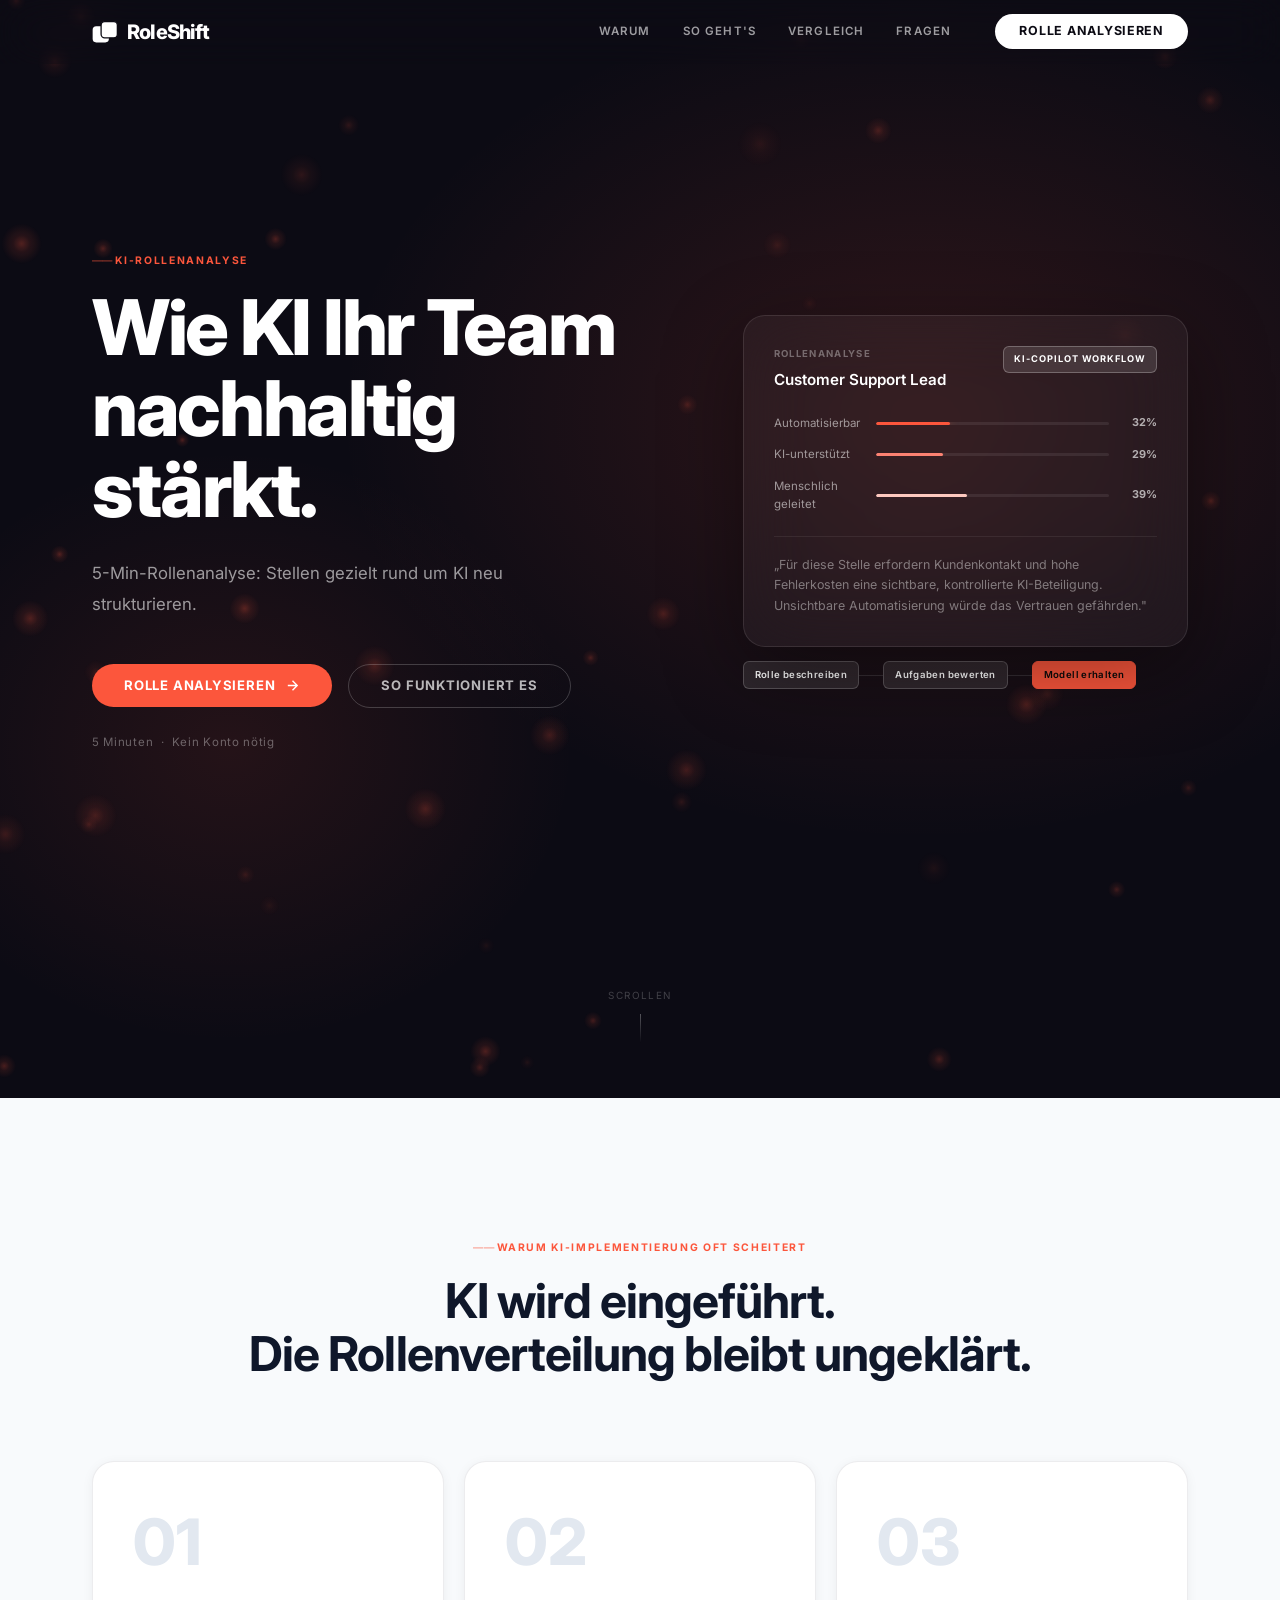
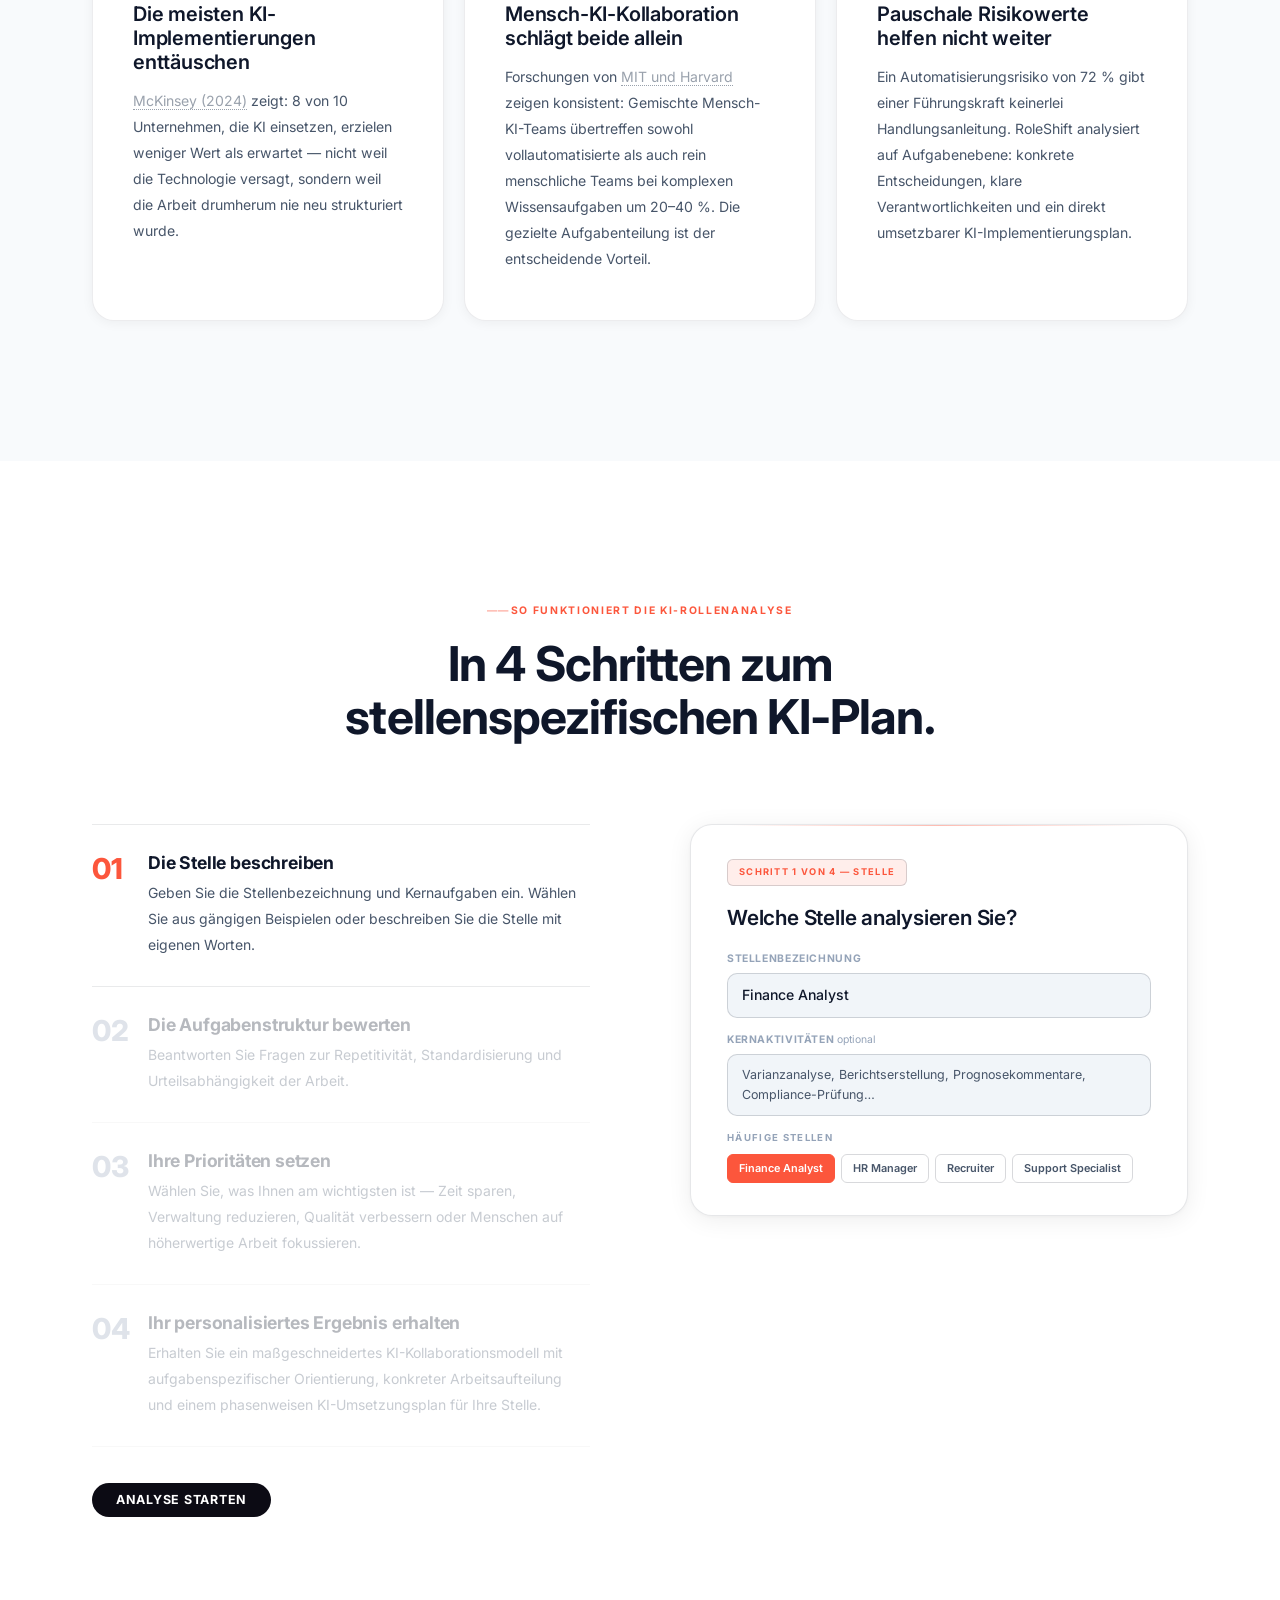
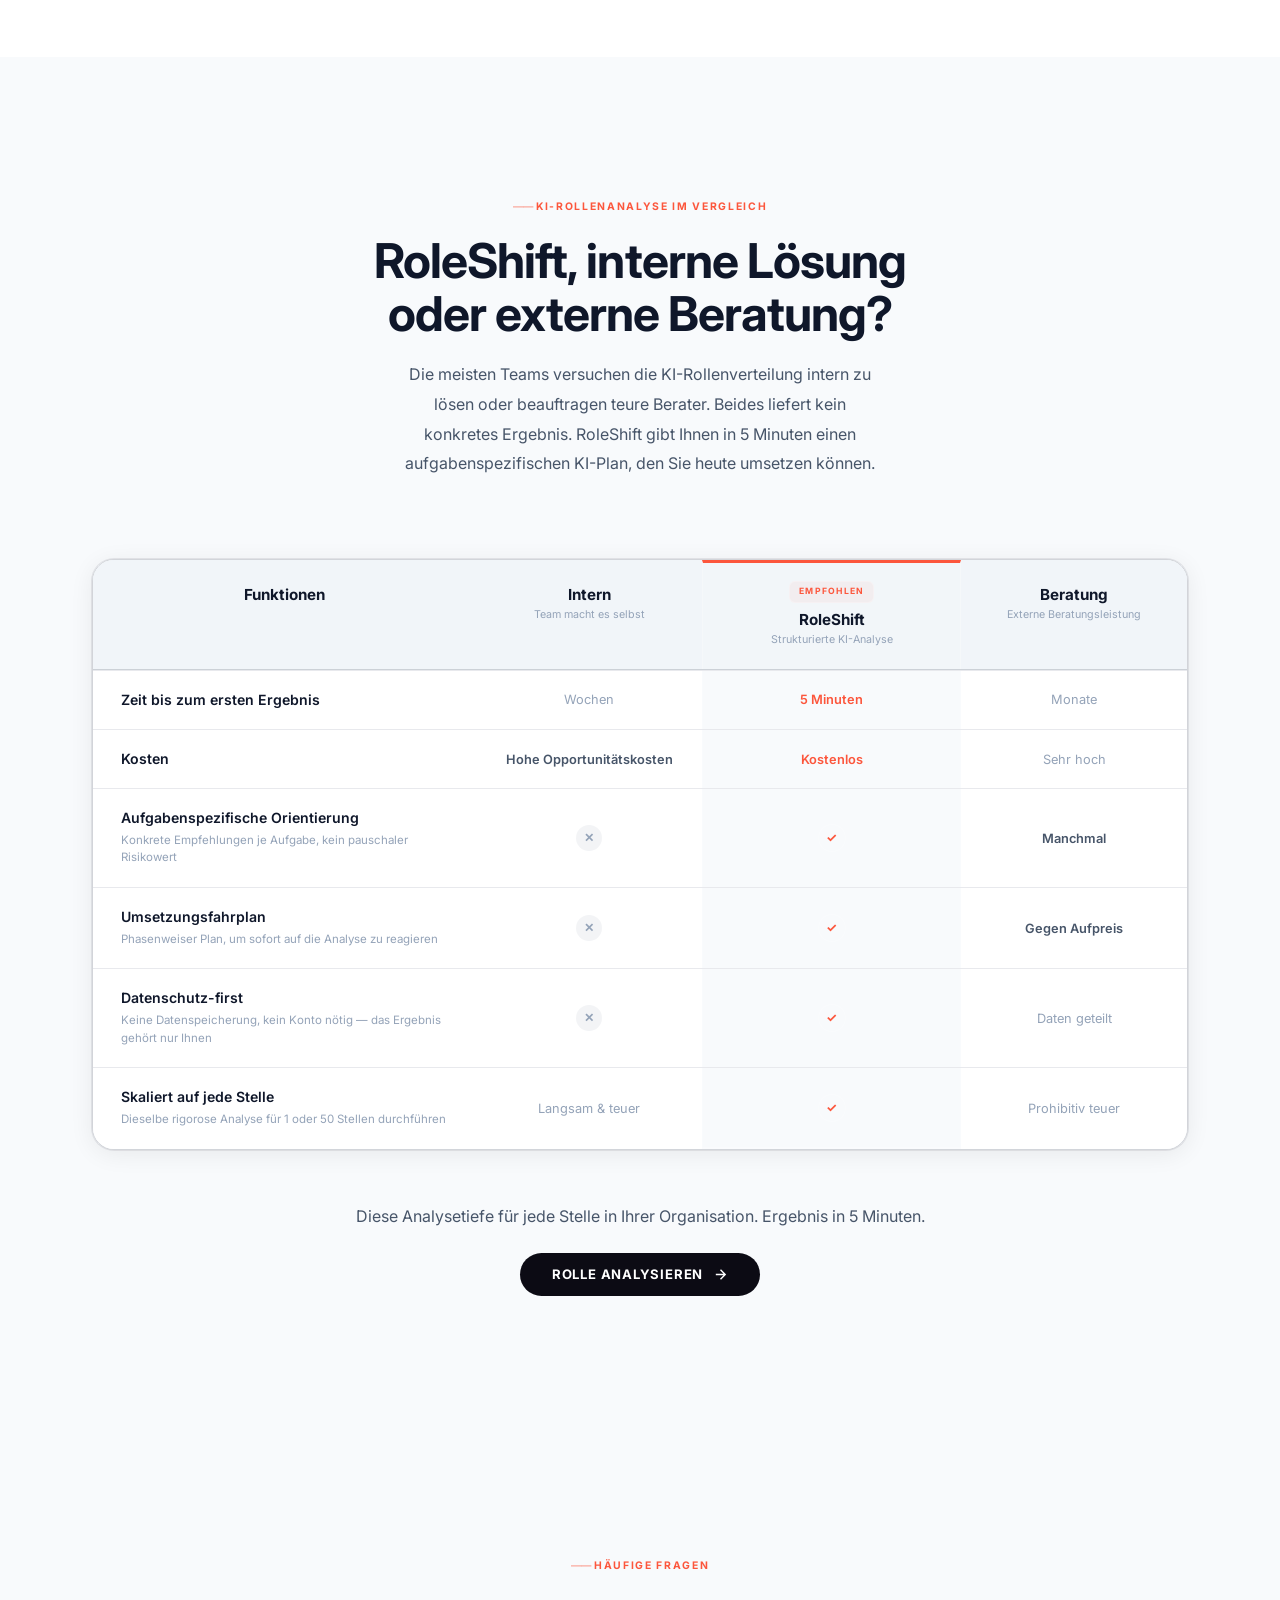
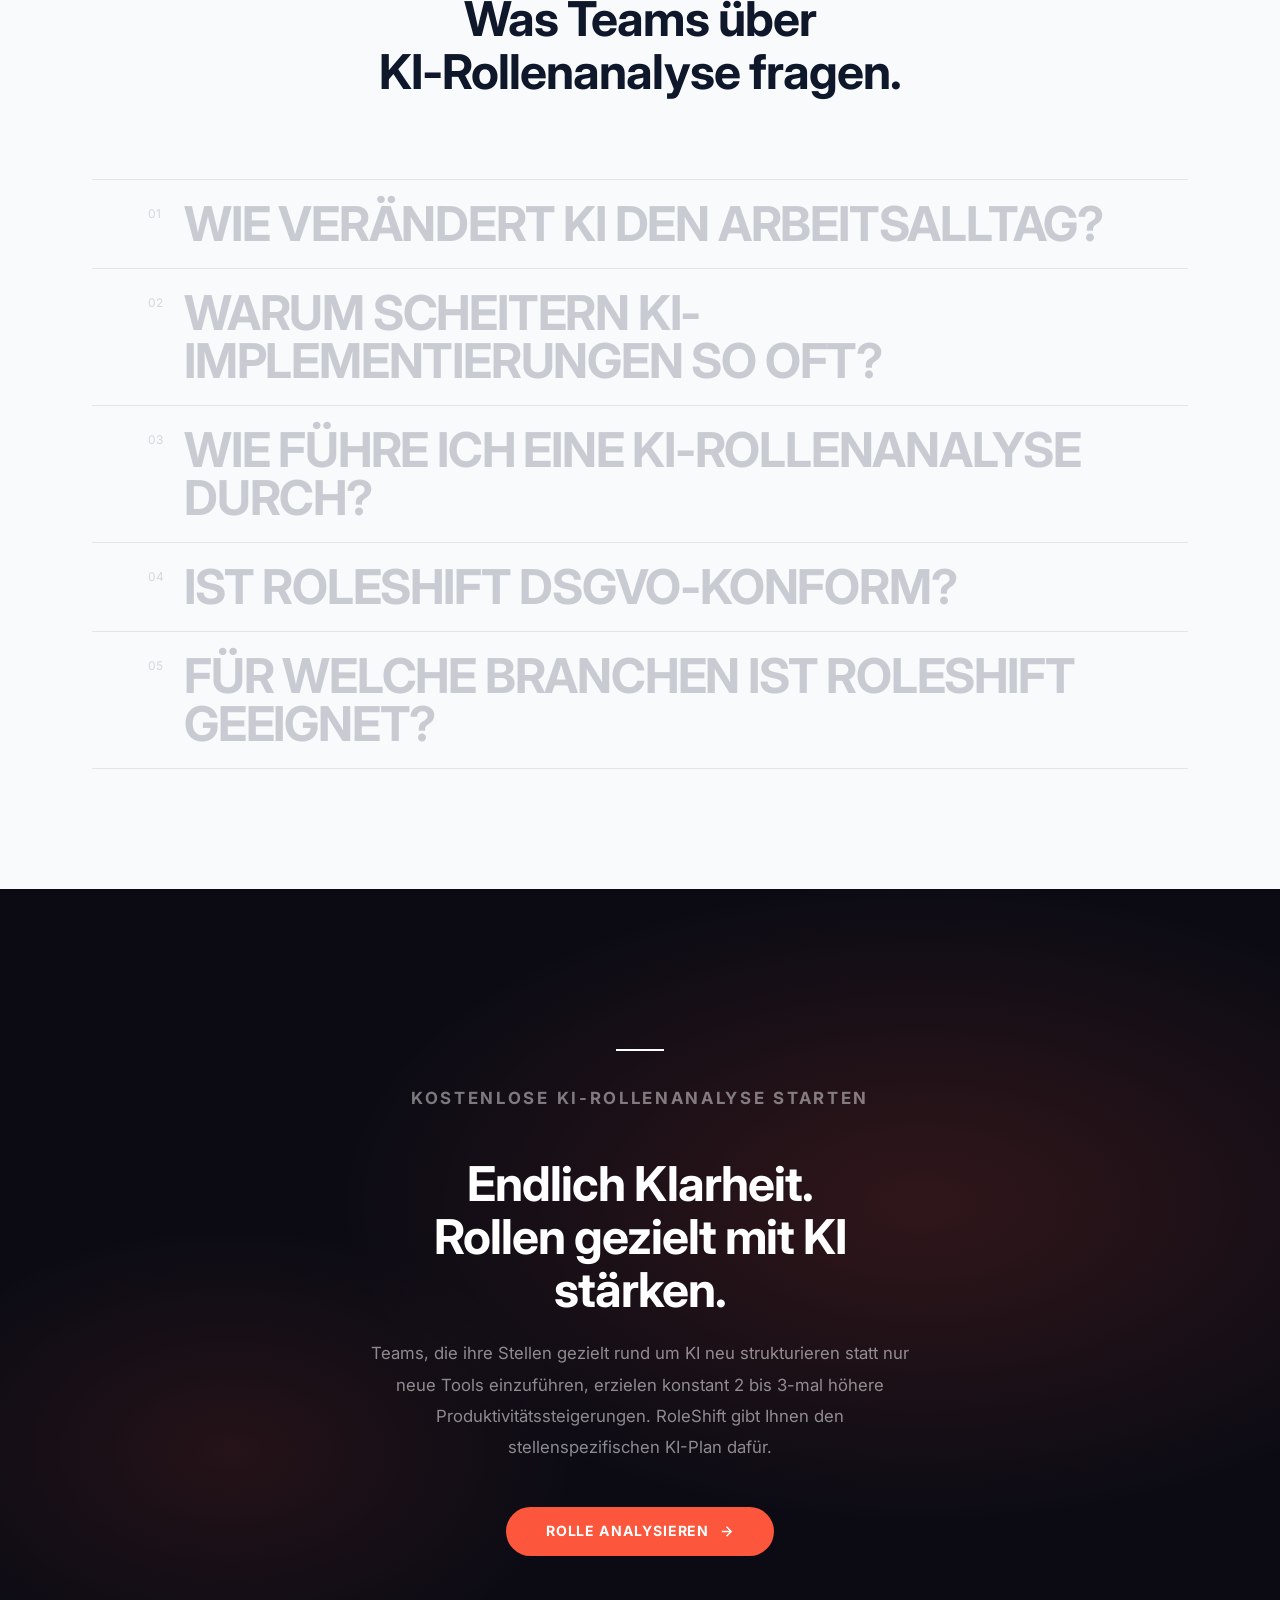
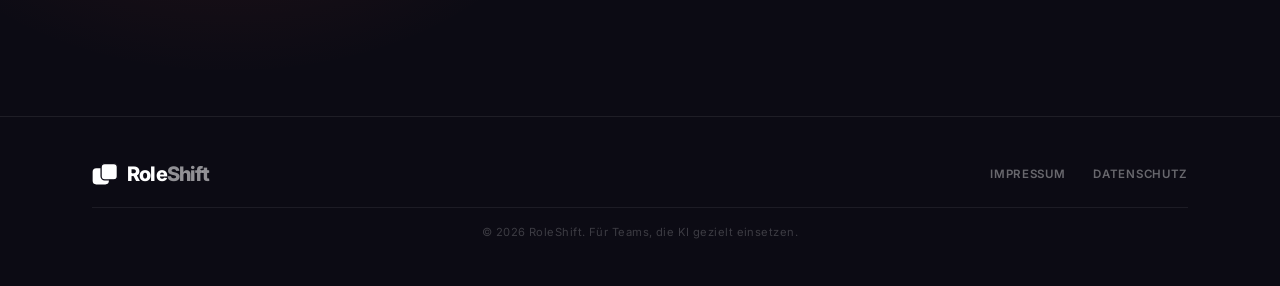
==== commit 0b14ee64: "feat: interaktive rote Partikel im Hero-Hintergrund 55 schwebende Glow-Punkte (Coral #FC563C) reagie" ====
--- a/index.html
+++ b/index.html
@@ -150,6 +150,8 @@
 <!-- ① HERO -->
 <section class="hero" id="hero">
 
+  <canvas class="hero-particle-canvas" id="heroParticleCanvas" aria-hidden="true"></canvas>
+
   <div class="container hero-layout">
     <div class="hero-text reveal">
       <p class="eyebrow">KI-Rollenanalyse</p>
--- a/styles.css
+++ b/styles.css
@@ -432,6 +432,17 @@
 [data-theme="light"] .hero-blob-2 { background: rgba(255,255,255,.08); }
 [data-theme="light"] .hero-blob-3 { background: rgba(255,255,255,.06); }
 
+/* Interactive particle canvas — transparent overlay, CSS bg shows through */
+.hero-particle-canvas {
+  position: absolute;
+  inset: 0;
+  width: 100%;
+  height: 100%;
+  z-index: 0;
+  pointer-events: none;
+  display: block;
+}
+
 .hero > .container,
 .hero > .hero-scroll-hint { position: relative; z-index: 1; }
 
--- a/styles.css
+++ b/styles.css
@@ -432,6 +432,17 @@
 [data-theme="light"] .hero-blob-2 { background: rgba(255,255,255,.08); }
 [data-theme="light"] .hero-blob-3 { background: rgba(255,255,255,.06); }
 
+/* Interactive particle canvas — transparent overlay, CSS bg shows through */
+.hero-particle-canvas {
+  position: absolute;
+  inset: 0;
+  width: 100%;
+  height: 100%;
+  z-index: 0;
+  pointer-events: none;
+  display: block;
+}
+
 .hero > .container,
 .hero > .hero-scroll-hint { position: relative; z-index: 1; }
 
